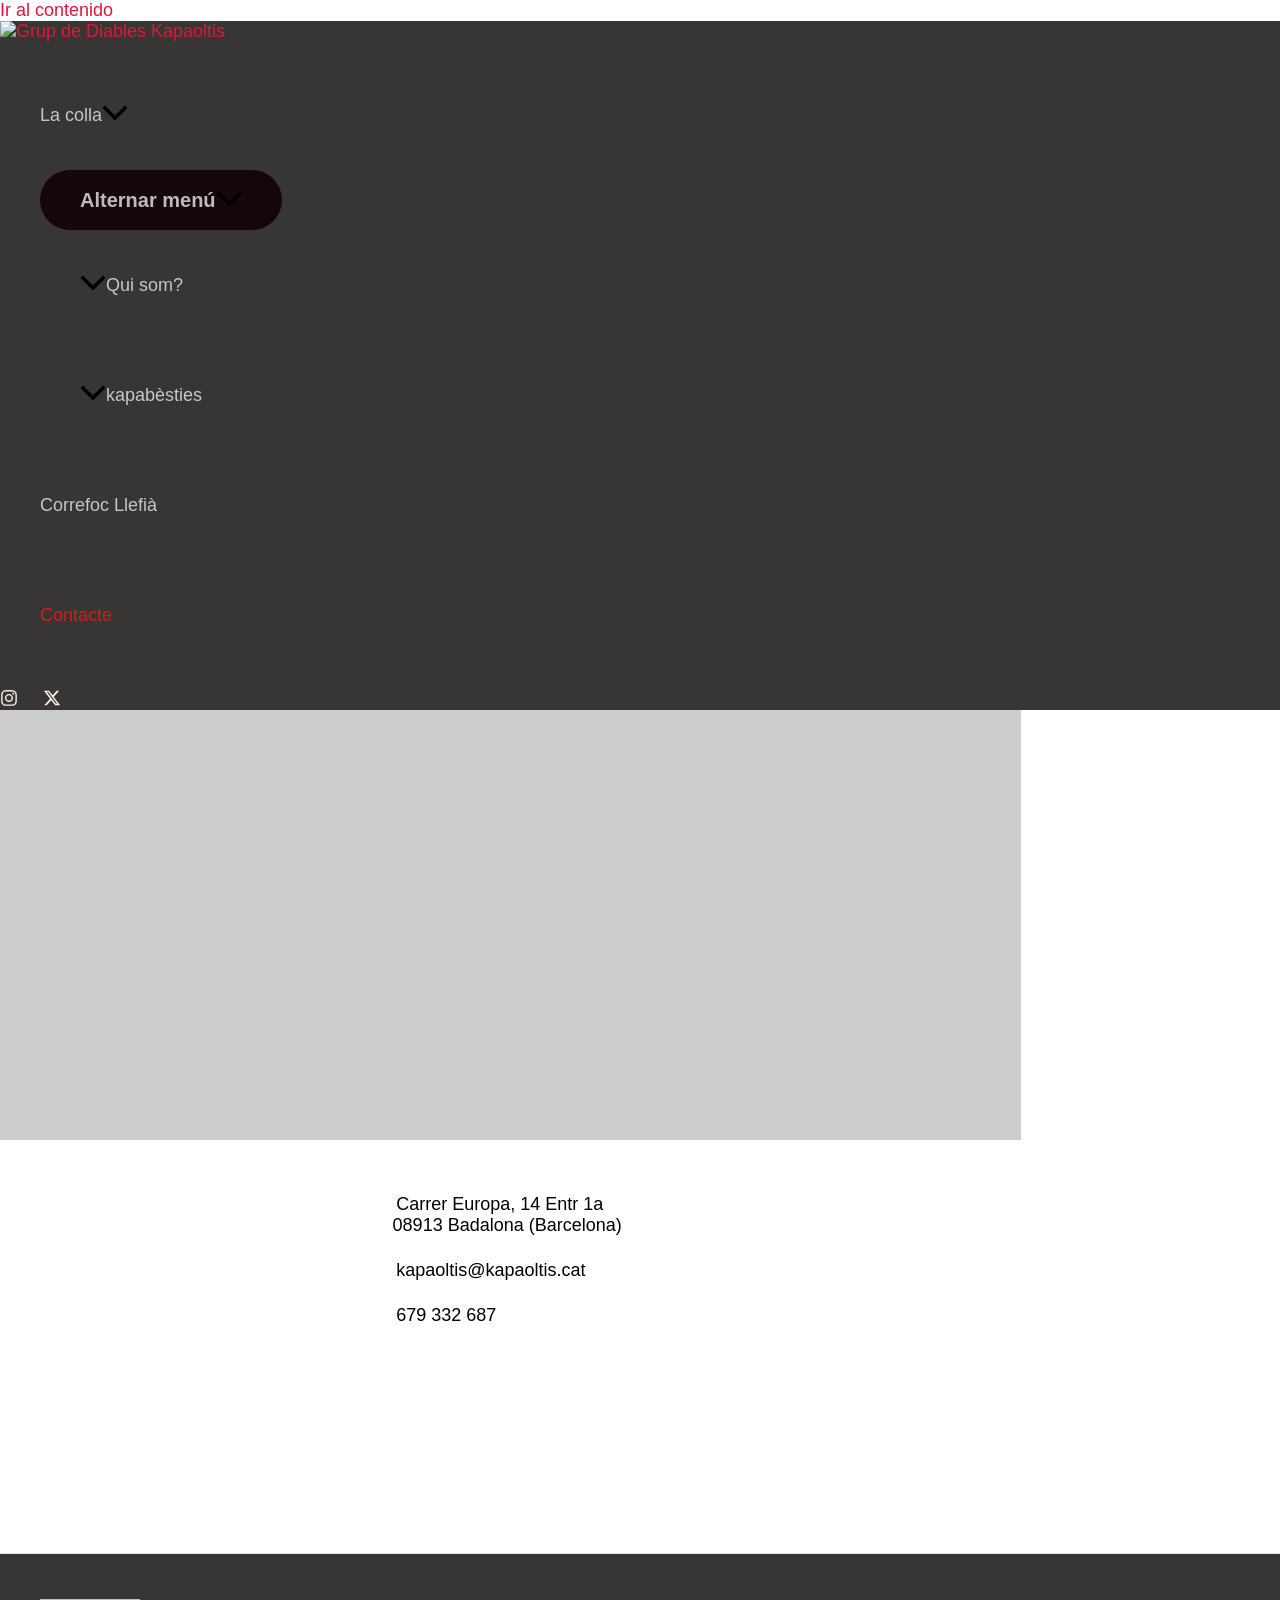
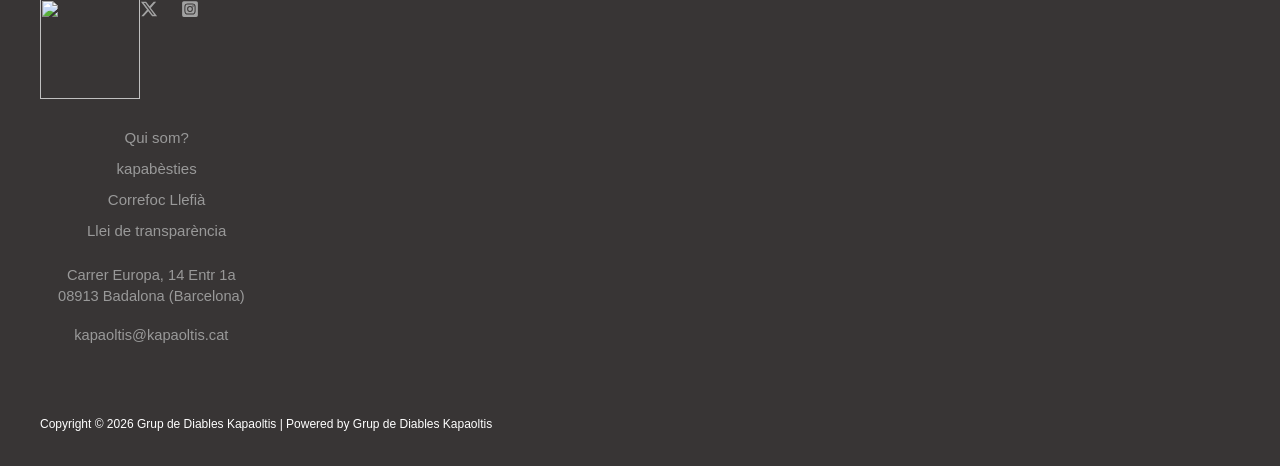
==== contacte.html @ cda1e7ab "Quitado el número de móvil en contacto" ====
<!DOCTYPE html>
<html lang="es">
<head>
<meta charset="UTF-8">
<meta name="viewport" content="width=device-width, initial-scale=1">
	 <link rel="profile" href="https://gmpg.org/xfn/11"> 
	 <title>Contacte &#8211; Grup de Diables Kapaoltis</title>
<meta name='robots' content='index, follow' />
<link rel='dns-prefetch' href='//fonts.googleapis.com' />
<link rel='dns-prefetch' href='//use.fontawesome.com' />
<style id='wp-img-auto-sizes-contain-inline-css'>
img:is([sizes=auto i],[sizes^="auto," i]){contain-intrinsic-size:3000px 1500px}
/*# sourceURL=wp-img-auto-sizes-contain-inline-css */
</style>
<link rel='stylesheet' id='astra-theme-css-css' href='wp-content/themes/astra/assets/css/minified/main.min.css?ver=4.6.11' media='all' />
<style id='astra-theme-css-inline-css'>
:root{--ast-container-default-xlg-padding:3em;--ast-container-default-lg-padding:3em;--ast-container-default-slg-padding:2em;--ast-container-default-md-padding:3em;--ast-container-default-sm-padding:3em;--ast-container-default-xs-padding:2.4em;--ast-container-default-xxs-padding:1.8em;--ast-code-block-background:#EEEEEE;--ast-comment-inputs-background:#FAFAFA;--ast-normal-container-width:1200px;--ast-narrow-container-width:750px;--ast-blog-title-font-weight:normal;--ast-blog-meta-weight:inherit;}html{font-size:112.5%;}a{color:var(--ast-global-color-0);}a:hover,a:focus{color:var(--ast-global-color-1);}body,button,input,select,textarea,.ast-button,.ast-custom-button{font-family:Helvetica,Verdana,Arial,sans-serif;font-weight:inherit;font-size:18px;font-size:1rem;}blockquote{color:var(--ast-global-color-3);}h1,.entry-content h1,h2,.entry-content h2,h3,.entry-content h3,h4,.entry-content h4,h5,.entry-content h5,h6,.entry-content h6,.site-title,.site-title a{font-family:'Plus Jakarta Sans',sans-serif;font-weight:600;}.site-title{font-size:35px;font-size:1.9444444444444rem;display:none;}.site-header .site-description{font-size:15px;font-size:0.83333333333333rem;display:none;}.entry-title{font-size:30px;font-size:1.6666666666667rem;}.archive .ast-article-post .ast-article-inner,.blog .ast-article-post .ast-article-inner,.archive .ast-article-post .ast-article-inner:hover,.blog .ast-article-post .ast-article-inner:hover{overflow:hidden;}h1,.entry-content h1{font-size:64px;font-size:3.5555555555556rem;font-weight:600;font-family:'Plus Jakarta Sans',sans-serif;line-height:1.4em;}h2,.entry-content h2{font-size:48px;font-size:2.6666666666667rem;font-weight:600;font-family:'Plus Jakarta Sans',sans-serif;line-height:1.3em;}h3,.entry-content h3{font-size:24px;font-size:1.3333333333333rem;font-weight:600;font-family:'Plus Jakarta Sans',sans-serif;line-height:1.3em;}h4,.entry-content h4{font-size:20px;font-size:1.1111111111111rem;line-height:1.2em;font-weight:600;font-family:'Plus Jakarta Sans',sans-serif;}h5,.entry-content h5{font-size:18px;font-size:1rem;line-height:1.2em;font-weight:600;font-family:'Plus Jakarta Sans',sans-serif;}h6,.entry-content h6{font-size:15px;font-size:0.83333333333333rem;line-height:1.25em;font-weight:600;font-family:'Plus Jakarta Sans',sans-serif;}::selection{background-color:var(--ast-global-color-0);color:#ffffff;}body,h1,.entry-title a,.entry-content h1,h2,.entry-content h2,h3,.entry-content h3,h4,.entry-content h4,h5,.entry-content h5,h6,.entry-content h6{color:var(--ast-global-color-3);}.tagcloud a:hover,.tagcloud a:focus,.tagcloud a.current-item{color:#ffffff;border-color:var(--ast-global-color-0);background-color:var(--ast-global-color-0);}input:focus,input[type="text"]:focus,input[type="email"]:focus,input[type="url"]:focus,input[type="password"]:focus,input[type="reset"]:focus,input[type="search"]:focus,textarea:focus{border-color:var(--ast-global-color-0);}input[type="radio"]:checked,input[type=reset],input[type="checkbox"]:checked,input[type="checkbox"]:hover:checked,input[type="checkbox"]:focus:checked,input[type=range]::-webkit-slider-thumb{border-color:var(--ast-global-color-0);background-color:var(--ast-global-color-0);box-shadow:none;}.site-footer a:hover + .post-count,.site-footer a:focus + .post-count{background:var(--ast-global-color-0);border-color:var(--ast-global-color-0);}.single .nav-links .nav-previous,.single .nav-links .nav-next{color:var(--ast-global-color-0);}.entry-meta,.entry-meta *{line-height:1.45;color:var(--ast-global-color-0);}.entry-meta a:not(.ast-button):hover,.entry-meta a:not(.ast-button):hover *,.entry-meta a:not(.ast-button):focus,.entry-meta a:not(.ast-button):focus *,.page-links > .page-link,.page-links .page-link:hover,.post-navigation a:hover{color:var(--ast-global-color-1);}#cat option,.secondary .calendar_wrap thead a,.secondary .calendar_wrap thead a:visited{color:var(--ast-global-color-0);}.secondary .calendar_wrap #today,.ast-progress-val span{background:var(--ast-global-color-0);}.secondary a:hover + .post-count,.secondary a:focus + .post-count{background:var(--ast-global-color-0);border-color:var(--ast-global-color-0);}.calendar_wrap #today > a{color:#ffffff;}.page-links .page-link,.single .post-navigation a{color:var(--ast-global-color-0);}.ast-search-menu-icon .search-form button.search-submit{padding:0 4px;}.ast-search-menu-icon form.search-form{padding-right:0;}.ast-search-menu-icon.slide-search input.search-field{width:0;}.ast-header-search .ast-search-menu-icon.ast-dropdown-active .search-form,.ast-header-search .ast-search-menu-icon.ast-dropdown-active .search-field:focus{transition:all 0.2s;}.search-form input.search-field:focus{outline:none;}.ast-archive-title{color:var(--ast-global-color-2);}.widget-title,.widget .wp-block-heading{font-size:25px;font-size:1.3888888888889rem;color:var(--ast-global-color-2);}.ast-single-post .entry-content a,.ast-comment-content a:not(.ast-comment-edit-reply-wrap a){text-decoration:underline;}.ast-single-post .wp-block-button .wp-block-button__link,.ast-single-post .elementor-button-wrapper .elementor-button,.ast-single-post .entry-content .uagb-tab a,.ast-single-post .entry-content .uagb-ifb-cta a,.ast-single-post .entry-content .wp-block-uagb-buttons a,.ast-single-post .entry-content .uabb-module-content a,.ast-single-post .entry-content .uagb-post-grid a,.ast-single-post .entry-content .uagb-timeline a,.ast-single-post .entry-content .uagb-toc__wrap a,.ast-single-post .entry-content .uagb-taxomony-box a,.ast-single-post .entry-content .woocommerce a,.entry-content .wp-block-latest-posts > li > a,.ast-single-post .entry-content .wp-block-file__button,li.ast-post-filter-single,.ast-single-post .wp-block-buttons .wp-block-button.is-style-outline .wp-block-button__link,.ast-single-post .ast-comment-content .comment-reply-link,.ast-single-post .ast-comment-content .comment-edit-link{text-decoration:none;}.ast-search-menu-icon.slide-search a:focus-visible:focus-visible,.astra-search-icon:focus-visible,#close:focus-visible,a:focus-visible,.ast-menu-toggle:focus-visible,.site .skip-link:focus-visible,.wp-block-loginout input:focus-visible,.wp-block-search.wp-block-search__button-inside .wp-block-search__inside-wrapper,.ast-header-navigation-arrow:focus-visible,.woocommerce .wc-proceed-to-checkout > .checkout-button:focus-visible,.woocommerce .woocommerce-MyAccount-navigation ul li a:focus-visible,.ast-orders-table__row .ast-orders-table__cell:focus-visible,.woocommerce .woocommerce-order-details .order-again > .button:focus-visible,.woocommerce .woocommerce-message a.button.wc-forward:focus-visible,.woocommerce #minus_qty:focus-visible,.woocommerce #plus_qty:focus-visible,a#ast-apply-coupon:focus-visible,.woocommerce .woocommerce-info a:focus-visible,.woocommerce .astra-shop-summary-wrap a:focus-visible,.woocommerce a.wc-forward:focus-visible,#ast-apply-coupon:focus-visible,.woocommerce-js .woocommerce-mini-cart-item a.remove:focus-visible,#close:focus-visible,.button.search-submit:focus-visible,#search_submit:focus,.normal-search:focus-visible{outline-style:dotted;outline-color:inherit;outline-width:thin;}input:focus,input[type="text"]:focus,input[type="email"]:focus,input[type="url"]:focus,input[type="password"]:focus,input[type="reset"]:focus,input[type="search"]:focus,input[type="number"]:focus,textarea:focus,.wp-block-search__input:focus,[data-section="section-header-mobile-trigger"] .ast-button-wrap .ast-mobile-menu-trigger-minimal:focus,.ast-mobile-popup-drawer.active .menu-toggle-close:focus,.woocommerce-ordering select.orderby:focus,#ast-scroll-top:focus,#coupon_code:focus,.woocommerce-page #comment:focus,.woocommerce #reviews #respond input#submit:focus,.woocommerce a.add_to_cart_button:focus,.woocommerce .button.single_add_to_cart_button:focus,.woocommerce .woocommerce-cart-form button:focus,.woocommerce .woocommerce-cart-form__cart-item .quantity .qty:focus,.woocommerce .woocommerce-billing-fields .woocommerce-billing-fields__field-wrapper .woocommerce-input-wrapper > .input-text:focus,.woocommerce #order_comments:focus,.woocommerce #place_order:focus,.woocommerce .woocommerce-address-fields .woocommerce-address-fields__field-wrapper .woocommerce-input-wrapper > .input-text:focus,.woocommerce .woocommerce-MyAccount-content form button:focus,.woocommerce .woocommerce-MyAccount-content .woocommerce-EditAccountForm .woocommerce-form-row .woocommerce-Input.input-text:focus,.woocommerce .ast-woocommerce-container .woocommerce-pagination ul.page-numbers li a:focus,body #content .woocommerce form .form-row .select2-container--default .select2-selection--single:focus,#ast-coupon-code:focus,.woocommerce.woocommerce-js .quantity input[type=number]:focus,.woocommerce-js .woocommerce-mini-cart-item .quantity input[type=number]:focus,.woocommerce p#ast-coupon-trigger:focus{border-style:dotted;border-color:inherit;border-width:thin;}input{outline:none;}.site-logo-img img{ transition:all 0.2s linear;}body .ast-oembed-container *{position:absolute;top:0;width:100%;height:100%;left:0;}body .wp-block-embed-pocket-casts .ast-oembed-container *{position:unset;}.ast-single-post-featured-section + article {margin-top: 2em;}.site-content .ast-single-post-featured-section img {width: 100%;overflow: hidden;object-fit: cover;}.site > .ast-single-related-posts-container {margin-top: 0;}@media (min-width: 922px) {.ast-desktop .ast-container--narrow {max-width: var(--ast-narrow-container-width);margin: 0 auto;}}@media (max-width:921px){#ast-desktop-header{display:none;}}@media (min-width:922px){#ast-mobile-header{display:none;}}.wp-block-buttons.aligncenter{justify-content:center;}@media (max-width:921px){.ast-theme-transparent-header #primary,.ast-theme-transparent-header #secondary{padding:0;}}@media (max-width:921px){.ast-plain-container.ast-no-sidebar #primary{padding:0;}}.ast-plain-container.ast-no-sidebar #primary{margin-top:0;margin-bottom:0;}.wp-block-button.is-style-outline .wp-block-button__link{border-color:var(--ast-global-color-7);}div.wp-block-button.is-style-outline > .wp-block-button__link:not(.has-text-color),div.wp-block-button.wp-block-button__link.is-style-outline:not(.has-text-color){color:var(--ast-global-color-7);}.wp-block-button.is-style-outline .wp-block-button__link:hover,.wp-block-buttons .wp-block-button.is-style-outline .wp-block-button__link:focus,.wp-block-buttons .wp-block-button.is-style-outline > .wp-block-button__link:not(.has-text-color):hover,.wp-block-buttons .wp-block-button.wp-block-button__link.is-style-outline:not(.has-text-color):hover{color:var(--ast-global-color-2);background-color:var(--ast-global-color-7);border-color:var(--ast-global-color-7);}.post-page-numbers.current .page-link,.ast-pagination .page-numbers.current{color:#ffffff;border-color:var(--ast-global-color-0);background-color:var(--ast-global-color-0);}.wp-block-button.is-style-outline .wp-block-button__link.wp-element-button,.ast-outline-button{border-color:var(--ast-global-color-7);font-family:inherit;font-weight:600;font-size:20px;font-size:1.1111111111111rem;line-height:1em;border-top-left-radius:50px;border-top-right-radius:50px;border-bottom-right-radius:50px;border-bottom-left-radius:50px;}.wp-block-buttons .wp-block-button.is-style-outline > .wp-block-button__link:not(.has-text-color),.wp-block-buttons .wp-block-button.wp-block-button__link.is-style-outline:not(.has-text-color),.ast-outline-button{color:var(--ast-global-color-7);}.wp-block-button.is-style-outline .wp-block-button__link:hover,.wp-block-buttons .wp-block-button.is-style-outline .wp-block-button__link:focus,.wp-block-buttons .wp-block-button.is-style-outline > .wp-block-button__link:not(.has-text-color):hover,.wp-block-buttons .wp-block-button.wp-block-button__link.is-style-outline:not(.has-text-color):hover,.ast-outline-button:hover,.ast-outline-button:focus,.wp-block-uagb-buttons-child .uagb-buttons-repeater.ast-outline-button:hover,.wp-block-uagb-buttons-child .uagb-buttons-repeater.ast-outline-button:focus{color:var(--ast-global-color-2);background-color:var(--ast-global-color-7);border-color:var(--ast-global-color-7);}.wp-block-button .wp-block-button__link.wp-element-button.is-style-outline:not(.has-background),.wp-block-button.is-style-outline>.wp-block-button__link.wp-element-button:not(.has-background),.ast-outline-button{background-color:var(--ast-global-color-7);}.entry-content[ast-blocks-layout] > figure{margin-bottom:1em;}h1.widget-title{font-weight:600;}h2.widget-title{font-weight:600;}h3.widget-title{font-weight:600;}#page{display:flex;flex-direction:column;min-height:100vh;}.ast-404-layout-1 h1.page-title{color:var(--ast-global-color-2);}.single .post-navigation a{line-height:1em;height:inherit;}.error-404 .page-sub-title{font-size:1.5rem;font-weight:inherit;}.search .site-content .content-area .search-form{margin-bottom:0;}#page .site-content{flex-grow:1;}.widget{margin-bottom:1.25em;}#secondary li{line-height:1.5em;}#secondary .wp-block-group h2{margin-bottom:0.7em;}#secondary h2{font-size:1.7rem;}.ast-separate-container .ast-article-post,.ast-separate-container .ast-article-single,.ast-separate-container .comment-respond{padding:3em;}.ast-separate-container .ast-article-single .ast-article-single{padding:0;}.ast-article-single .wp-block-post-template-is-layout-grid{padding-left:0;}.ast-separate-container .comments-title,.ast-narrow-container .comments-title{padding:1.5em 2em;}.ast-page-builder-template .comment-form-textarea,.ast-comment-formwrap .ast-grid-common-col{padding:0;}.ast-comment-formwrap{padding:0;display:inline-flex;column-gap:20px;width:100%;margin-left:0;margin-right:0;}.comments-area textarea#comment:focus,.comments-area textarea#comment:active,.comments-area .ast-comment-formwrap input[type="text"]:focus,.comments-area .ast-comment-formwrap input[type="text"]:active {box-shadow:none;outline:none;}.archive.ast-page-builder-template .entry-header{margin-top:2em;}.ast-page-builder-template .ast-comment-formwrap{width:100%;}.entry-title{margin-bottom:0.5em;}.ast-archive-description p{font-size:inherit;font-weight:inherit;line-height:inherit;}.ast-separate-container .ast-comment-list li.depth-1,.hentry{margin-bottom:2em;}@media (min-width:921px){.ast-left-sidebar.ast-page-builder-template #secondary,.archive.ast-right-sidebar.ast-page-builder-template .site-main{padding-left:20px;padding-right:20px;}}@media (max-width:544px){.ast-comment-formwrap.ast-row{column-gap:10px;display:inline-block;}#ast-commentform .ast-grid-common-col{position:relative;width:100%;}}@media (min-width:1201px){.ast-separate-container .ast-article-post,.ast-separate-container .ast-article-single,.ast-separate-container .ast-author-box,.ast-separate-container .ast-404-layout-1,.ast-separate-container .no-results{padding:3em;}}@media (max-width:921px){.ast-separate-container #primary,.ast-separate-container #secondary{padding:1.5em 0;}#primary,#secondary{padding:1.5em 0;margin:0;}.ast-left-sidebar #content > .ast-container{display:flex;flex-direction:column-reverse;width:100%;}}@media (min-width:922px){.ast-separate-container.ast-right-sidebar #primary,.ast-separate-container.ast-left-sidebar #primary{border:0;}.search-no-results.ast-separate-container #primary{margin-bottom:4em;}}.wp-block-button .wp-block-button__link{color:var(--ast-global-color-2);}.wp-block-button .wp-block-button__link:hover,.wp-block-button .wp-block-button__link:focus{color:var(--ast-global-color-2);background-color:var(--ast-global-color-7);border-color:var(--ast-global-color-7);}.elementor-widget-heading h1.elementor-heading-title{line-height:1.4em;}.elementor-widget-heading h2.elementor-heading-title{line-height:1.3em;}.elementor-widget-heading h3.elementor-heading-title{line-height:1.3em;}.elementor-widget-heading h4.elementor-heading-title{line-height:1.2em;}.elementor-widget-heading h5.elementor-heading-title{line-height:1.2em;}.elementor-widget-heading h6.elementor-heading-title{line-height:1.25em;}.wp-block-button .wp-block-button__link,.wp-block-search .wp-block-search__button,body .wp-block-file .wp-block-file__button{border-style:solid;border-top-width:0px;border-right-width:0px;border-left-width:0px;border-bottom-width:0px;border-color:var(--ast-global-color-7);background-color:var(--ast-global-color-7);color:var(--ast-global-color-2);font-family:inherit;font-weight:600;line-height:1em;font-size:20px;font-size:1.1111111111111rem;border-top-left-radius:50px;border-top-right-radius:50px;border-bottom-right-radius:50px;border-bottom-left-radius:50px;padding-top:20px;padding-right:40px;padding-bottom:20px;padding-left:40px;}@media (max-width:921px){.wp-block-button .wp-block-button__link,.wp-block-search .wp-block-search__button,body .wp-block-file .wp-block-file__button{padding-top:18px;padding-right:32px;padding-bottom:18px;padding-left:32px;}}@media (max-width:544px){.wp-block-button .wp-block-button__link,.wp-block-search .wp-block-search__button,body .wp-block-file .wp-block-file__button{padding-top:15px;padding-right:28px;padding-bottom:15px;padding-left:28px;}}.menu-toggle,button,.ast-button,.ast-custom-button,.button,input#submit,input[type="button"],input[type="submit"],input[type="reset"],form[CLASS*="wp-block-search__"].wp-block-search .wp-block-search__inside-wrapper .wp-block-search__button,body .wp-block-file .wp-block-file__button,.search .search-submit,.woocommerce-js a.button,.woocommerce button.button,.woocommerce .woocommerce-message a.button,.woocommerce #respond input#submit.alt,.woocommerce input.button.alt,.woocommerce input.button,.woocommerce input.button:disabled,.woocommerce input.button:disabled[disabled],.woocommerce input.button:disabled:hover,.woocommerce input.button:disabled[disabled]:hover,.woocommerce #respond input#submit,.woocommerce button.button.alt.disabled,.wc-block-grid__products .wc-block-grid__product .wp-block-button__link,.wc-block-grid__product-onsale,[CLASS*="wc-block"] button,.woocommerce-js .astra-cart-drawer .astra-cart-drawer-content .woocommerce-mini-cart__buttons .button:not(.checkout):not(.ast-continue-shopping),.woocommerce-js .astra-cart-drawer .astra-cart-drawer-content .woocommerce-mini-cart__buttons a.checkout,.woocommerce button.button.alt.disabled.wc-variation-selection-needed,[CLASS*="wc-block"] .wc-block-components-button{border-style:solid;border-top-width:0px;border-right-width:0px;border-left-width:0px;border-bottom-width:0px;color:var(--ast-global-color-2);border-color:var(--ast-global-color-7);background-color:var(--ast-global-color-7);padding-top:20px;padding-right:40px;padding-bottom:20px;padding-left:40px;font-family:inherit;font-weight:600;font-size:20px;font-size:1.1111111111111rem;line-height:1em;border-top-left-radius:50px;border-top-right-radius:50px;border-bottom-right-radius:50px;border-bottom-left-radius:50px;}button:focus,.menu-toggle:hover,button:hover,.ast-button:hover,.ast-custom-button:hover .button:hover,.ast-custom-button:hover ,input[type=reset]:hover,input[type=reset]:focus,input#submit:hover,input#submit:focus,input[type="button"]:hover,input[type="button"]:focus,input[type="submit"]:hover,input[type="submit"]:focus,form[CLASS*="wp-block-search__"].wp-block-search .wp-block-search__inside-wrapper .wp-block-search__button:hover,form[CLASS*="wp-block-search__"].wp-block-search .wp-block-search__inside-wrapper .wp-block-search__button:focus,body .wp-block-file .wp-block-file__button:hover,body .wp-block-file .wp-block-file__button:focus,.woocommerce-js a.button:hover,.woocommerce button.button:hover,.woocommerce .woocommerce-message a.button:hover,.woocommerce #respond input#submit:hover,.woocommerce #respond input#submit.alt:hover,.woocommerce input.button.alt:hover,.woocommerce input.button:hover,.woocommerce button.button.alt.disabled:hover,.wc-block-grid__products .wc-block-grid__product .wp-block-button__link:hover,[CLASS*="wc-block"] button:hover,.woocommerce-js .astra-cart-drawer .astra-cart-drawer-content .woocommerce-mini-cart__buttons .button:not(.checkout):not(.ast-continue-shopping):hover,.woocommerce-js .astra-cart-drawer .astra-cart-drawer-content .woocommerce-mini-cart__buttons a.checkout:hover,.woocommerce button.button.alt.disabled.wc-variation-selection-needed:hover,[CLASS*="wc-block"] .wc-block-components-button:hover,[CLASS*="wc-block"] .wc-block-components-button:focus{color:var(--ast-global-color-2);background-color:var(--ast-global-color-7);border-color:var(--ast-global-color-7);}form[CLASS*="wp-block-search__"].wp-block-search .wp-block-search__inside-wrapper .wp-block-search__button.has-icon{padding-top:calc(20px - 3px);padding-right:calc(40px - 3px);padding-bottom:calc(20px - 3px);padding-left:calc(40px - 3px);}@media (max-width:921px){.menu-toggle,button,.ast-button,.ast-custom-button,.button,input#submit,input[type="button"],input[type="submit"],input[type="reset"],form[CLASS*="wp-block-search__"].wp-block-search .wp-block-search__inside-wrapper .wp-block-search__button,body .wp-block-file .wp-block-file__button,.search .search-submit,.woocommerce-js a.button,.woocommerce button.button,.woocommerce .woocommerce-message a.button,.woocommerce #respond input#submit.alt,.woocommerce input.button.alt,.woocommerce input.button,.woocommerce input.button:disabled,.woocommerce input.button:disabled[disabled],.woocommerce input.button:disabled:hover,.woocommerce input.button:disabled[disabled]:hover,.woocommerce #respond input#submit,.woocommerce button.button.alt.disabled,.wc-block-grid__products .wc-block-grid__product .wp-block-button__link,.wc-block-grid__product-onsale,[CLASS*="wc-block"] button,.woocommerce-js .astra-cart-drawer .astra-cart-drawer-content .woocommerce-mini-cart__buttons .button:not(.checkout):not(.ast-continue-shopping),.woocommerce-js .astra-cart-drawer .astra-cart-drawer-content .woocommerce-mini-cart__buttons a.checkout,.woocommerce button.button.alt.disabled.wc-variation-selection-needed,[CLASS*="wc-block"] .wc-block-components-button{padding-top:18px;padding-right:32px;padding-bottom:18px;padding-left:32px;}}@media (max-width:544px){.menu-toggle,button,.ast-button,.ast-custom-button,.button,input#submit,input[type="button"],input[type="submit"],input[type="reset"],form[CLASS*="wp-block-search__"].wp-block-search .wp-block-search__inside-wrapper .wp-block-search__button,body .wp-block-file .wp-block-file__button,.search .search-submit,.woocommerce-js a.button,.woocommerce button.button,.woocommerce .woocommerce-message a.button,.woocommerce #respond input#submit.alt,.woocommerce input.button.alt,.woocommerce input.button,.woocommerce input.button:disabled,.woocommerce input.button:disabled[disabled],.woocommerce input.button:disabled:hover,.woocommerce input.button:disabled[disabled]:hover,.woocommerce #respond input#submit,.woocommerce button.button.alt.disabled,.wc-block-grid__products .wc-block-grid__product .wp-block-button__link,.wc-block-grid__product-onsale,[CLASS*="wc-block"] button,.woocommerce-js .astra-cart-drawer .astra-cart-drawer-content .woocommerce-mini-cart__buttons .button:not(.checkout):not(.ast-continue-shopping),.woocommerce-js .astra-cart-drawer .astra-cart-drawer-content .woocommerce-mini-cart__buttons a.checkout,.woocommerce button.button.alt.disabled.wc-variation-selection-needed,[CLASS*="wc-block"] .wc-block-components-button{padding-top:15px;padding-right:28px;padding-bottom:15px;padding-left:28px;}}@media (max-width:921px){.ast-mobile-header-stack .main-header-bar .ast-search-menu-icon{display:inline-block;}.ast-header-break-point.ast-header-custom-item-outside .ast-mobile-header-stack .main-header-bar .ast-search-icon{margin:0;}.ast-comment-avatar-wrap img{max-width:2.5em;}.ast-comment-meta{padding:0 1.8888em 1.3333em;}.ast-separate-container .ast-comment-list li.depth-1{padding:1.5em 2.14em;}.ast-separate-container .comment-respond{padding:2em 2.14em;}}@media (min-width:544px){.ast-container{max-width:100%;}}@media (max-width:544px){.ast-separate-container .ast-article-post,.ast-separate-container .ast-article-single,.ast-separate-container .comments-title,.ast-separate-container .ast-archive-description{padding:1.5em 1em;}.ast-separate-container #content .ast-container{padding-left:0.54em;padding-right:0.54em;}.ast-separate-container .ast-comment-list .bypostauthor{padding:.5em;}.ast-search-menu-icon.ast-dropdown-active .search-field{width:170px;}}@media (max-width:921px){.site-title{display:none;}.site-header .site-description{display:none;}h1,.entry-content h1{font-size:30px;}h2,.entry-content h2{font-size:25px;}h3,.entry-content h3{font-size:20px;}}@media (max-width:544px){.site-title{display:none;}.site-header .site-description{display:none;}h1,.entry-content h1{font-size:30px;}h2,.entry-content h2{font-size:25px;}h3,.entry-content h3{font-size:20px;}}@media (max-width:921px){html{font-size:102.6%;}}@media (max-width:544px){html{font-size:102.6%;}}@media (min-width:922px){.ast-container{max-width:1240px;}}@media (min-width:922px){.site-content .ast-container{display:flex;}}@media (max-width:921px){.site-content .ast-container{flex-direction:column;}}@media (min-width:922px){.main-header-menu .sub-menu .menu-item.ast-left-align-sub-menu:hover > .sub-menu,.main-header-menu .sub-menu .menu-item.ast-left-align-sub-menu.focus > .sub-menu{margin-left:-0px;}}.site .comments-area{padding-bottom:3em;}.footer-widget-area[data-section^="section-fb-html-"] .ast-builder-html-element{text-align:center;}.wp-block-file {display: flex;align-items: center;flex-wrap: wrap;justify-content: space-between;}.wp-block-pullquote {border: none;}.wp-block-pullquote blockquote::before {content: "\201D";font-family: "Helvetica",sans-serif;display: flex;transform: rotate( 180deg );font-size: 6rem;font-style: normal;line-height: 1;font-weight: bold;align-items: center;justify-content: center;}.has-text-align-right > blockquote::before {justify-content: flex-start;}.has-text-align-left > blockquote::before {justify-content: flex-end;}figure.wp-block-pullquote.is-style-solid-color blockquote {max-width: 100%;text-align: inherit;}html body {--wp--custom--ast-default-block-top-padding: 3em;--wp--custom--ast-default-block-right-padding: 3em;--wp--custom--ast-default-block-bottom-padding: 3em;--wp--custom--ast-default-block-left-padding: 3em;--wp--custom--ast-container-width: 1200px;--wp--custom--ast-content-width-size: 1200px;--wp--custom--ast-wide-width-size: calc(1200px + var(--wp--custom--ast-default-block-left-padding) + var(--wp--custom--ast-default-block-right-padding));}.ast-narrow-container {--wp--custom--ast-content-width-size: 750px;--wp--custom--ast-wide-width-size: 750px;}@media(max-width: 921px) {html body {--wp--custom--ast-default-block-top-padding: 3em;--wp--custom--ast-default-block-right-padding: 2em;--wp--custom--ast-default-block-bottom-padding: 3em;--wp--custom--ast-default-block-left-padding: 2em;}}@media(max-width: 544px) {html body {--wp--custom--ast-default-block-top-padding: 3em;--wp--custom--ast-default-block-right-padding: 1.5em;--wp--custom--ast-default-block-bottom-padding: 3em;--wp--custom--ast-default-block-left-padding: 1.5em;}}.entry-content > .wp-block-group,.entry-content > .wp-block-cover,.entry-content > .wp-block-columns {padding-top: var(--wp--custom--ast-default-block-top-padding);padding-right: var(--wp--custom--ast-default-block-right-padding);padding-bottom: var(--wp--custom--ast-default-block-bottom-padding);padding-left: var(--wp--custom--ast-default-block-left-padding);}.ast-plain-container.ast-no-sidebar .entry-content > .alignfull,.ast-page-builder-template .ast-no-sidebar .entry-content > .alignfull {margin-left: calc( -50vw + 50%);margin-right: calc( -50vw + 50%);max-width: 100vw;width: 100vw;}.ast-plain-container.ast-no-sidebar .entry-content .alignfull .alignfull,.ast-page-builder-template.ast-no-sidebar .entry-content .alignfull .alignfull,.ast-plain-container.ast-no-sidebar .entry-content .alignfull .alignwide,.ast-page-builder-template.ast-no-sidebar .entry-content .alignfull .alignwide,.ast-plain-container.ast-no-sidebar .entry-content .alignwide .alignfull,.ast-page-builder-template.ast-no-sidebar .entry-content .alignwide .alignfull,.ast-plain-container.ast-no-sidebar .entry-content .alignwide .alignwide,.ast-page-builder-template.ast-no-sidebar .entry-content .alignwide .alignwide,.ast-plain-container.ast-no-sidebar .entry-content .wp-block-column .alignfull,.ast-page-builder-template.ast-no-sidebar .entry-content .wp-block-column .alignfull,.ast-plain-container.ast-no-sidebar .entry-content .wp-block-column .alignwide,.ast-page-builder-template.ast-no-sidebar .entry-content .wp-block-column .alignwide {margin-left: auto;margin-right: auto;width: 100%;}[ast-blocks-layout] .wp-block-separator:not(.is-style-dots) {height: 0;}[ast-blocks-layout] .wp-block-separator {margin: 20px auto;}[ast-blocks-layout] .wp-block-separator:not(.is-style-wide):not(.is-style-dots) {max-width: 100px;}[ast-blocks-layout] .wp-block-separator.has-background {padding: 0;}.entry-content[ast-blocks-layout] > * {max-width: var(--wp--custom--ast-content-width-size);margin-left: auto;margin-right: auto;}.entry-content[ast-blocks-layout] > .alignwide {max-width: var(--wp--custom--ast-wide-width-size);}.entry-content[ast-blocks-layout] .alignfull {max-width: none;}.entry-content .wp-block-columns {margin-bottom: 0;}blockquote {margin: 1.5em;border-color: rgba(0,0,0,0.05);}.wp-block-quote:not(.has-text-align-right):not(.has-text-align-center) {border-left: 5px solid rgba(0,0,0,0.05);}.has-text-align-right > blockquote,blockquote.has-text-align-right {border-right: 5px solid rgba(0,0,0,0.05);}.has-text-align-left > blockquote,blockquote.has-text-align-left {border-left: 5px solid rgba(0,0,0,0.05);}.wp-block-site-tagline,.wp-block-latest-posts .read-more {margin-top: 15px;}.wp-block-loginout p label {display: block;}.wp-block-loginout p:not(.login-remember):not(.login-submit) input {width: 100%;}.wp-block-loginout input:focus {border-color: transparent;}.wp-block-loginout input:focus {outline: thin dotted;}.entry-content .wp-block-media-text .wp-block-media-text__content {padding: 0 0 0 8%;}.entry-content .wp-block-media-text.has-media-on-the-right .wp-block-media-text__content {padding: 0 8% 0 0;}.entry-content .wp-block-media-text.has-background .wp-block-media-text__content {padding: 8%;}.entry-content .wp-block-cover:not([class*="background-color"]) .wp-block-cover__inner-container,.entry-content .wp-block-cover:not([class*="background-color"]) .wp-block-cover-image-text,.entry-content .wp-block-cover:not([class*="background-color"]) .wp-block-cover-text,.entry-content .wp-block-cover-image:not([class*="background-color"]) .wp-block-cover__inner-container,.entry-content .wp-block-cover-image:not([class*="background-color"]) .wp-block-cover-image-text,.entry-content .wp-block-cover-image:not([class*="background-color"]) .wp-block-cover-text {color: var(--ast-global-color-5);}.wp-block-loginout .login-remember input {width: 1.1rem;height: 1.1rem;margin: 0 5px 4px 0;vertical-align: middle;}.wp-block-latest-posts > li > *:first-child,.wp-block-latest-posts:not(.is-grid) > li:first-child {margin-top: 0;}.wp-block-search__inside-wrapper .wp-block-search__input {padding: 0 10px;color: var(--ast-global-color-3);background: var(--ast-global-color-5);border-color: var(--ast-border-color);}.wp-block-latest-posts .read-more {margin-bottom: 1.5em;}.wp-block-search__no-button .wp-block-search__inside-wrapper .wp-block-search__input {padding-top: 5px;padding-bottom: 5px;}.wp-block-latest-posts .wp-block-latest-posts__post-date,.wp-block-latest-posts .wp-block-latest-posts__post-author {font-size: 1rem;}.wp-block-latest-posts > li > *,.wp-block-latest-posts:not(.is-grid) > li {margin-top: 12px;margin-bottom: 12px;}.ast-page-builder-template .entry-content[ast-blocks-layout] > *,.ast-page-builder-template .entry-content[ast-blocks-layout] > .alignfull > * {max-width: none;}.ast-page-builder-template .entry-content[ast-blocks-layout] > .alignwide > * {max-width: var(--wp--custom--ast-wide-width-size);}.ast-page-builder-template .entry-content[ast-blocks-layout] > .inherit-container-width > *,.ast-page-builder-template .entry-content[ast-blocks-layout] > * > *,.entry-content[ast-blocks-layout] > .wp-block-cover .wp-block-cover__inner-container {max-width: var(--wp--custom--ast-content-width-size);margin-left: auto;margin-right: auto;}.entry-content[ast-blocks-layout] .wp-block-cover:not(.alignleft):not(.alignright) {width: auto;}@media(max-width: 1200px) {.ast-separate-container .entry-content > .alignfull,.ast-separate-container .entry-content[ast-blocks-layout] > .alignwide,.ast-plain-container .entry-content[ast-blocks-layout] > .alignwide,.ast-plain-container .entry-content .alignfull {margin-left: calc(-1 * min(var(--ast-container-default-xlg-padding),20px)) ;margin-right: calc(-1 * min(var(--ast-container-default-xlg-padding),20px));}}@media(min-width: 1201px) {.ast-separate-container .entry-content > .alignfull {margin-left: calc(-1 * var(--ast-container-default-xlg-padding) );margin-right: calc(-1 * var(--ast-container-default-xlg-padding) );}.ast-separate-container .entry-content[ast-blocks-layout] > .alignwide,.ast-plain-container .entry-content[ast-blocks-layout] > .alignwide {margin-left: calc(-1 * var(--wp--custom--ast-default-block-left-padding) );margin-right: calc(-1 * var(--wp--custom--ast-default-block-right-padding) );}}@media(min-width: 921px) {.ast-separate-container .entry-content .wp-block-group.alignwide:not(.inherit-container-width) > :where(:not(.alignleft):not(.alignright)),.ast-plain-container .entry-content .wp-block-group.alignwide:not(.inherit-container-width) > :where(:not(.alignleft):not(.alignright)) {max-width: calc( var(--wp--custom--ast-content-width-size) + 80px );}.ast-plain-container.ast-right-sidebar .entry-content[ast-blocks-layout] .alignfull,.ast-plain-container.ast-left-sidebar .entry-content[ast-blocks-layout] .alignfull {margin-left: -60px;margin-right: -60px;}}@media(min-width: 544px) {.entry-content > .alignleft {margin-right: 20px;}.entry-content > .alignright {margin-left: 20px;}}@media (max-width:544px){.wp-block-columns .wp-block-column:not(:last-child){margin-bottom:20px;}.wp-block-latest-posts{margin:0;}}@media( max-width: 600px ) {.entry-content .wp-block-media-text .wp-block-media-text__content,.entry-content .wp-block-media-text.has-media-on-the-right .wp-block-media-text__content {padding: 8% 0 0;}.entry-content .wp-block-media-text.has-background .wp-block-media-text__content {padding: 8%;}}.ast-page-builder-template .entry-header {padding-left: 0;}.ast-narrow-container .site-content .wp-block-uagb-image--align-full .wp-block-uagb-image__figure {max-width: 100%;margin-left: auto;margin-right: auto;}:root .has-ast-global-color-0-color{color:var(--ast-global-color-0);}:root .has-ast-global-color-0-background-color{background-color:var(--ast-global-color-0);}:root .wp-block-button .has-ast-global-color-0-color{color:var(--ast-global-color-0);}:root .wp-block-button .has-ast-global-color-0-background-color{background-color:var(--ast-global-color-0);}:root .has-ast-global-color-1-color{color:var(--ast-global-color-1);}:root .has-ast-global-color-1-background-color{background-color:var(--ast-global-color-1);}:root .wp-block-button .has-ast-global-color-1-color{color:var(--ast-global-color-1);}:root .wp-block-button .has-ast-global-color-1-background-color{background-color:var(--ast-global-color-1);}:root .has-ast-global-color-2-color{color:var(--ast-global-color-2);}:root .has-ast-global-color-2-background-color{background-color:var(--ast-global-color-2);}:root .wp-block-button .has-ast-global-color-2-color{color:var(--ast-global-color-2);}:root .wp-block-button .has-ast-global-color-2-background-color{background-color:var(--ast-global-color-2);}:root .has-ast-global-color-3-color{color:var(--ast-global-color-3);}:root .has-ast-global-color-3-background-color{background-color:var(--ast-global-color-3);}:root .wp-block-button .has-ast-global-color-3-color{color:var(--ast-global-color-3);}:root .wp-block-button .has-ast-global-color-3-background-color{background-color:var(--ast-global-color-3);}:root .has-ast-global-color-4-color{color:var(--ast-global-color-4);}:root .has-ast-global-color-4-background-color{background-color:var(--ast-global-color-4);}:root .wp-block-button .has-ast-global-color-4-color{color:var(--ast-global-color-4);}:root .wp-block-button .has-ast-global-color-4-background-color{background-color:var(--ast-global-color-4);}:root .has-ast-global-color-5-color{color:var(--ast-global-color-5);}:root .has-ast-global-color-5-background-color{background-color:var(--ast-global-color-5);}:root .wp-block-button .has-ast-global-color-5-color{color:var(--ast-global-color-5);}:root .wp-block-button .has-ast-global-color-5-background-color{background-color:var(--ast-global-color-5);}:root .has-ast-global-color-6-color{color:var(--ast-global-color-6);}:root .has-ast-global-color-6-background-color{background-color:var(--ast-global-color-6);}:root .wp-block-button .has-ast-global-color-6-color{color:var(--ast-global-color-6);}:root .wp-block-button .has-ast-global-color-6-background-color{background-color:var(--ast-global-color-6);}:root .has-ast-global-color-7-color{color:var(--ast-global-color-7);}:root .has-ast-global-color-7-background-color{background-color:var(--ast-global-color-7);}:root .wp-block-button .has-ast-global-color-7-color{color:var(--ast-global-color-7);}:root .wp-block-button .has-ast-global-color-7-background-color{background-color:var(--ast-global-color-7);}:root .has-ast-global-color-8-color{color:var(--ast-global-color-8);}:root .has-ast-global-color-8-background-color{background-color:var(--ast-global-color-8);}:root .wp-block-button .has-ast-global-color-8-color{color:var(--ast-global-color-8);}:root .wp-block-button .has-ast-global-color-8-background-color{background-color:var(--ast-global-color-8);}:root{--ast-global-color-0:#DD183B;--ast-global-color-1:#CC1939;--ast-global-color-2:#0F172A;--ast-global-color-3:#3A3A3A;--ast-global-color-4:#FFEDE6;--ast-global-color-5:#FFFFFF;--ast-global-color-6:#FFD1BF;--ast-global-color-7:#140609;--ast-global-color-8:#222222;}:root {--ast-border-color : #dedede;}.ast-single-entry-banner {-js-display: flex;display: flex;flex-direction: column;justify-content: center;text-align: center;position: relative;background: #eeeeee;}.ast-single-entry-banner[data-banner-layout="layout-1"] {max-width: 1200px;background: inherit;padding: 20px 0;}.ast-single-entry-banner[data-banner-width-type="custom"] {margin: 0 auto;width: 100%;}.ast-single-entry-banner + .site-content .entry-header {margin-bottom: 0;}.site .ast-author-avatar {--ast-author-avatar-size: ;}a.ast-underline-text {text-decoration: underline;}.ast-container > .ast-terms-link {position: relative;display: block;}a.ast-button.ast-badge-tax {padding: 4px 8px;border-radius: 3px;font-size: inherit;}header.entry-header .entry-title{font-size:30px;font-size:1.6666666666667rem;}header.entry-header > *:not(:last-child){margin-bottom:10px;}.ast-archive-entry-banner {-js-display: flex;display: flex;flex-direction: column;justify-content: center;text-align: center;position: relative;background: #eeeeee;}.ast-archive-entry-banner[data-banner-width-type="custom"] {margin: 0 auto;width: 100%;}.ast-archive-entry-banner[data-banner-layout="layout-1"] {background: inherit;padding: 20px 0;text-align: left;}body.archive .ast-archive-description{max-width:1200px;width:100%;text-align:left;padding-top:3em;padding-right:3em;padding-bottom:3em;padding-left:3em;}body.archive .ast-archive-description .ast-archive-title,body.archive .ast-archive-description .ast-archive-title *{font-size:40px;font-size:2.2222222222222rem;}body.archive .ast-archive-description > *:not(:last-child){margin-bottom:10px;}@media (max-width:921px){body.archive .ast-archive-description{text-align:left;}}@media (max-width:544px){body.archive .ast-archive-description{text-align:left;}}.ast-breadcrumbs .trail-browse,.ast-breadcrumbs .trail-items,.ast-breadcrumbs .trail-items li{display:inline-block;margin:0;padding:0;border:none;background:inherit;text-indent:0;text-decoration:none;}.ast-breadcrumbs .trail-browse{font-size:inherit;font-style:inherit;font-weight:inherit;color:inherit;}.ast-breadcrumbs .trail-items{list-style:none;}.trail-items li::after{padding:0 0.3em;content:"\00bb";}.trail-items li:last-of-type::after{display:none;}h1,.entry-content h1,h2,.entry-content h2,h3,.entry-content h3,h4,.entry-content h4,h5,.entry-content h5,h6,.entry-content h6{color:var(--ast-global-color-2);}.entry-title a{color:var(--ast-global-color-2);}@media (max-width:921px){.ast-builder-grid-row-container.ast-builder-grid-row-tablet-3-firstrow .ast-builder-grid-row > *:first-child,.ast-builder-grid-row-container.ast-builder-grid-row-tablet-3-lastrow .ast-builder-grid-row > *:last-child{grid-column:1 / -1;}}@media (max-width:544px){.ast-builder-grid-row-container.ast-builder-grid-row-mobile-3-firstrow .ast-builder-grid-row > *:first-child,.ast-builder-grid-row-container.ast-builder-grid-row-mobile-3-lastrow .ast-builder-grid-row > *:last-child{grid-column:1 / -1;}}.ast-builder-layout-element[data-section="title_tagline"]{display:flex;}@media (max-width:921px){.ast-header-break-point .ast-builder-layout-element[data-section="title_tagline"]{display:flex;}}@media (max-width:544px){.ast-header-break-point .ast-builder-layout-element[data-section="title_tagline"]{display:flex;}}.ast-builder-menu-1{font-family:inherit;font-weight:inherit;}.ast-builder-menu-1 .menu-item > .menu-link{color:rgba(242,245,247,0.76);}.ast-builder-menu-1 .menu-item > .ast-menu-toggle{color:rgba(242,245,247,0.76);}.ast-builder-menu-1 .menu-item:hover > .menu-link,.ast-builder-menu-1 .inline-on-mobile .menu-item:hover > .ast-menu-toggle{color:#f06c6c;}.ast-builder-menu-1 .menu-item:hover > .ast-menu-toggle{color:#f06c6c;}.ast-builder-menu-1 .menu-item.current-menu-item > .menu-link,.ast-builder-menu-1 .inline-on-mobile .menu-item.current-menu-item > .ast-menu-toggle,.ast-builder-menu-1 .current-menu-ancestor > .menu-link{color:#de1818;}.ast-builder-menu-1 .menu-item.current-menu-item > .ast-menu-toggle{color:#de1818;}.ast-builder-menu-1 .sub-menu,.ast-builder-menu-1 .inline-on-mobile .sub-menu{border-top-width:0px;border-bottom-width:0px;border-right-width:0px;border-left-width:0px;border-color:var(--ast-global-color-0);border-style:solid;}.ast-builder-menu-1 .main-header-menu > .menu-item > .sub-menu,.ast-builder-menu-1 .main-header-menu > .menu-item > .astra-full-megamenu-wrapper{margin-top:0px;}.ast-desktop .ast-builder-menu-1 .main-header-menu > .menu-item > .sub-menu:before,.ast-desktop .ast-builder-menu-1 .main-header-menu > .menu-item > .astra-full-megamenu-wrapper:before{height:calc( 0px + 5px );}.ast-builder-menu-1 .main-header-menu,.ast-builder-menu-1 .main-header-menu .sub-menu{background-color:#383535;;background-image:none;;}.ast-desktop .ast-builder-menu-1 .menu-item .sub-menu .menu-link{border-style:none;}@media (max-width:921px){.ast-builder-menu-1 .menu-item:hover > .menu-link,.ast-builder-menu-1 .inline-on-mobile .menu-item:hover > .ast-menu-toggle{color:#f06c6c;}.ast-builder-menu-1 .menu-item:hover > .ast-menu-toggle{color:#f06c6c;}.ast-builder-menu-1 .menu-item.current-menu-item > .menu-link,.ast-builder-menu-1 .inline-on-mobile .menu-item.current-menu-item > .ast-menu-toggle,.ast-builder-menu-1 .current-menu-ancestor > .menu-link,.ast-builder-menu-1 .current-menu-ancestor > .ast-menu-toggle{color:#de1818;}.ast-builder-menu-1 .menu-item.current-menu-item > .ast-menu-toggle{color:#de1818;}.ast-header-break-point .ast-builder-menu-1 .menu-item.menu-item-has-children > .ast-menu-toggle{top:0;}.ast-builder-menu-1 .inline-on-mobile .menu-item.menu-item-has-children > .ast-menu-toggle{right:-15px;}.ast-builder-menu-1 .menu-item-has-children > .menu-link:after{content:unset;}.ast-builder-menu-1 .main-header-menu > .menu-item > .sub-menu,.ast-builder-menu-1 .main-header-menu > .menu-item > .astra-full-megamenu-wrapper{margin-top:0;}.ast-builder-menu-1 .main-header-menu,.ast-builder-menu-1 .main-header-menu .sub-menu{background-color:#383535;;background-image:none;;}}@media (max-width:544px){.ast-header-break-point .ast-builder-menu-1 .menu-item.menu-item-has-children > .ast-menu-toggle{top:0;}.ast-builder-menu-1 .main-header-menu > .menu-item > .sub-menu,.ast-builder-menu-1 .main-header-menu > .menu-item > .astra-full-megamenu-wrapper{margin-top:0;}.ast-builder-menu-1 .main-header-menu,.ast-builder-menu-1 .main-header-menu .sub-menu{background-color:#383535;;background-image:none;;}}.ast-builder-menu-1{display:flex;}@media (max-width:921px){.ast-header-break-point .ast-builder-menu-1{display:flex;}}@media (max-width:544px){.ast-header-break-point .ast-builder-menu-1{display:flex;}}.ast-social-stack-desktop .ast-builder-social-element,.ast-social-stack-tablet .ast-builder-social-element,.ast-social-stack-mobile .ast-builder-social-element {margin-top: 6px;margin-bottom: 6px;}.social-show-label-true .ast-builder-social-element {width: auto;padding: 0 0.4em;}[data-section^="section-fb-social-icons-"] .footer-social-inner-wrap {text-align: center;}.ast-footer-social-wrap {width: 100%;}.ast-footer-social-wrap .ast-builder-social-element:first-child {margin-left: 0;}.ast-footer-social-wrap .ast-builder-social-element:last-child {margin-right: 0;}.ast-header-social-wrap .ast-builder-social-element:first-child {margin-left: 0;}.ast-header-social-wrap .ast-builder-social-element:last-child {margin-right: 0;}.ast-builder-social-element {line-height: 1;color: #3a3a3a;background: transparent;vertical-align: middle;transition: all 0.01s;margin-left: 6px;margin-right: 6px;justify-content: center;align-items: center;}.ast-builder-social-element {line-height: 1;color: #3a3a3a;background: transparent;vertical-align: middle;transition: all 0.01s;margin-left: 6px;margin-right: 6px;justify-content: center;align-items: center;}.ast-builder-social-element .social-item-label {padding-left: 6px;}.ast-header-social-1-wrap .ast-builder-social-element,.ast-header-social-1-wrap .social-show-label-true .ast-builder-social-element{margin-left:12.5px;margin-right:12.5px;}.ast-header-social-1-wrap .ast-builder-social-element svg{width:18px;height:18px;}.ast-header-social-1-wrap .ast-social-color-type-custom svg{fill:var(--ast-global-color-4);}.ast-header-social-1-wrap .ast-social-color-type-custom .ast-builder-social-element:hover{color:#f06c6c;}.ast-header-social-1-wrap .ast-social-color-type-custom .ast-builder-social-element:hover svg{fill:#f06c6c;}.ast-header-social-1-wrap .ast-social-color-type-custom .social-item-label{color:var(--ast-global-color-4);}.ast-header-social-1-wrap .ast-builder-social-element:hover .social-item-label{color:#f06c6c;}.ast-builder-layout-element[data-section="section-hb-social-icons-1"]{display:flex;}@media (max-width:921px){.ast-header-break-point .ast-builder-layout-element[data-section="section-hb-social-icons-1"]{display:flex;}}@media (max-width:544px){.ast-header-break-point .ast-builder-layout-element[data-section="section-hb-social-icons-1"]{display:flex;}}.site-below-footer-wrap{padding-top:20px;padding-bottom:20px;}.site-below-footer-wrap[data-section="section-below-footer-builder"]{background-color:#383535;;background-image:none;;min-height:30px;}.site-below-footer-wrap[data-section="section-below-footer-builder"] .ast-builder-grid-row{grid-column-gap:47px;max-width:1200px;min-height:30px;margin-left:auto;margin-right:auto;}.site-below-footer-wrap[data-section="section-below-footer-builder"] .ast-builder-grid-row,.site-below-footer-wrap[data-section="section-below-footer-builder"] .site-footer-section{align-items:flex-start;}.site-below-footer-wrap[data-section="section-below-footer-builder"].ast-footer-row-inline .site-footer-section{display:flex;margin-bottom:0;}.ast-builder-grid-row-full .ast-builder-grid-row{grid-template-columns:1fr;}@media (max-width:921px){.site-below-footer-wrap[data-section="section-below-footer-builder"].ast-footer-row-tablet-inline .site-footer-section{display:flex;margin-bottom:0;}.site-below-footer-wrap[data-section="section-below-footer-builder"].ast-footer-row-tablet-stack .site-footer-section{display:block;margin-bottom:10px;}.ast-builder-grid-row-container.ast-builder-grid-row-tablet-full .ast-builder-grid-row{grid-template-columns:1fr;}}@media (max-width:544px){.site-below-footer-wrap[data-section="section-below-footer-builder"].ast-footer-row-mobile-inline .site-footer-section{display:flex;margin-bottom:0;}.site-below-footer-wrap[data-section="section-below-footer-builder"].ast-footer-row-mobile-stack .site-footer-section{display:block;margin-bottom:10px;}.ast-builder-grid-row-container.ast-builder-grid-row-mobile-full .ast-builder-grid-row{grid-template-columns:1fr;}}@media (max-width:544px){.site-below-footer-wrap[data-section="section-below-footer-builder"]{padding-top:0px;padding-bottom:0px;padding-left:0px;padding-right:0px;}}.site-below-footer-wrap[data-section="section-below-footer-builder"]{display:grid;}@media (max-width:921px){.ast-header-break-point .site-below-footer-wrap[data-section="section-below-footer-builder"]{display:grid;}}@media (max-width:544px){.ast-header-break-point .site-below-footer-wrap[data-section="section-below-footer-builder"]{display:grid;}}.ast-builder-html-element img.alignnone{display:inline-block;}.ast-builder-html-element p:first-child{margin-top:0;}.ast-builder-html-element p:last-child{margin-bottom:0;}.ast-header-break-point .main-header-bar .ast-builder-html-element{line-height:1.85714285714286;}.footer-widget-area[data-section="section-fb-html-1"]{margin-left:1em;}@media (max-width:921px){.footer-widget-area[data-section="section-fb-html-1"]{margin-left:1px;}}@media (max-width:544px){.footer-widget-area[data-section="section-fb-html-1"]{margin-top:1px;margin-bottom:2px;}}.footer-widget-area[data-section="section-fb-html-1"]{display:block;}@media (max-width:921px){.ast-header-break-point .footer-widget-area[data-section="section-fb-html-1"]{display:block;}}@media (max-width:544px){.ast-header-break-point .footer-widget-area[data-section="section-fb-html-1"]{display:block;}}.footer-widget-area[data-section="section-fb-html-2"]{display:block;}@media (max-width:921px){.ast-header-break-point .footer-widget-area[data-section="section-fb-html-2"]{display:block;}}@media (max-width:544px){.ast-header-break-point .footer-widget-area[data-section="section-fb-html-2"]{display:block;}}.footer-widget-area[data-section="section-fb-html-1"] .ast-builder-html-element{text-align:center;}@media (max-width:921px){.footer-widget-area[data-section="section-fb-html-1"] .ast-builder-html-element{text-align:center;}}@media (max-width:544px){.footer-widget-area[data-section="section-fb-html-1"] .ast-builder-html-element{text-align:center;}}.footer-widget-area[data-section="section-fb-html-2"] .ast-builder-html-element{text-align:center;}@media (max-width:921px){.footer-widget-area[data-section="section-fb-html-2"] .ast-builder-html-element{text-align:center;}}@media (max-width:544px){.footer-widget-area[data-section="section-fb-html-2"] .ast-builder-html-element{text-align:center;}}.ast-footer-copyright{text-align:center;}.ast-footer-copyright {color:var(--ast-global-color-3);}@media (max-width:921px){.ast-footer-copyright{text-align:center;}}@media (max-width:544px){.ast-footer-copyright{text-align:center;}}.ast-footer-copyright {font-size:15px;font-size:0.83333333333333rem;}.ast-footer-copyright.ast-builder-layout-element{display:flex;}@media (max-width:921px){.ast-header-break-point .ast-footer-copyright.ast-builder-layout-element{display:flex;}}@media (max-width:544px){.ast-header-break-point .ast-footer-copyright.ast-builder-layout-element{display:flex;}}.ast-social-stack-desktop .ast-builder-social-element,.ast-social-stack-tablet .ast-builder-social-element,.ast-social-stack-mobile .ast-builder-social-element {margin-top: 6px;margin-bottom: 6px;}.social-show-label-true .ast-builder-social-element {width: auto;padding: 0 0.4em;}[data-section^="section-fb-social-icons-"] .footer-social-inner-wrap {text-align: center;}.ast-footer-social-wrap {width: 100%;}.ast-footer-social-wrap .ast-builder-social-element:first-child {margin-left: 0;}.ast-footer-social-wrap .ast-builder-social-element:last-child {margin-right: 0;}.ast-header-social-wrap .ast-builder-social-element:first-child {margin-left: 0;}.ast-header-social-wrap .ast-builder-social-element:last-child {margin-right: 0;}.ast-builder-social-element {line-height: 1;color: #3a3a3a;background: transparent;vertical-align: middle;transition: all 0.01s;margin-left: 6px;margin-right: 6px;justify-content: center;align-items: center;}.ast-builder-social-element {line-height: 1;color: #3a3a3a;background: transparent;vertical-align: middle;transition: all 0.01s;margin-left: 6px;margin-right: 6px;justify-content: center;align-items: center;}.ast-builder-social-element .social-item-label {padding-left: 6px;}.ast-footer-social-1-wrap .ast-builder-social-element,.ast-footer-social-1-wrap .social-show-label-true .ast-builder-social-element{margin-left:11.5px;margin-right:11.5px;}.ast-footer-social-1-wrap .ast-builder-social-element svg{width:18px;height:18px;}.ast-footer-social-1-wrap{margin-bottom:0em;margin-right:0em;}.ast-footer-social-1-wrap .ast-social-color-type-custom svg{fill:#a2a2a2;}.ast-footer-social-1-wrap .ast-social-color-type-custom .social-item-label{color:#a2a2a2;}[data-section="section-fb-social-icons-1"] .footer-social-inner-wrap{text-align:center;}@media (max-width:921px){[data-section="section-fb-social-icons-1"] .footer-social-inner-wrap{text-align:center;}}@media (max-width:544px){[data-section="section-fb-social-icons-1"] .footer-social-inner-wrap{text-align:center;}}.ast-builder-layout-element[data-section="section-fb-social-icons-1"]{display:flex;}@media (max-width:921px){.ast-header-break-point .ast-builder-layout-element[data-section="section-fb-social-icons-1"]{display:flex;}}@media (max-width:544px){.ast-header-break-point .ast-builder-layout-element[data-section="section-fb-social-icons-1"]{display:flex;}}.site-primary-footer-wrap{padding-top:45px;padding-bottom:45px;}.site-primary-footer-wrap[data-section="section-primary-footer-builder"]{background-color:#383535;;background-image:none;;border-style:solid;border-width:0px;border-top-width:1px;border-top-color:#e6e6e6;}.site-primary-footer-wrap[data-section="section-primary-footer-builder"] .ast-builder-grid-row{max-width:1200px;margin-left:auto;margin-right:auto;}.site-primary-footer-wrap[data-section="section-primary-footer-builder"] .ast-builder-grid-row,.site-primary-footer-wrap[data-section="section-primary-footer-builder"] .site-footer-section{align-items:flex-start;}.site-primary-footer-wrap[data-section="section-primary-footer-builder"].ast-footer-row-inline .site-footer-section{display:flex;margin-bottom:0;}.ast-builder-grid-row-3-equal .ast-builder-grid-row{grid-template-columns:repeat( 3,1fr );}@media (max-width:921px){.site-primary-footer-wrap[data-section="section-primary-footer-builder"].ast-footer-row-tablet-inline .site-footer-section{display:flex;margin-bottom:0;}.site-primary-footer-wrap[data-section="section-primary-footer-builder"].ast-footer-row-tablet-stack .site-footer-section{display:block;margin-bottom:10px;}.ast-builder-grid-row-container.ast-builder-grid-row-tablet-3-equal .ast-builder-grid-row{grid-template-columns:repeat( 3,1fr );}}@media (max-width:544px){.site-primary-footer-wrap[data-section="section-primary-footer-builder"].ast-footer-row-mobile-inline .site-footer-section{display:flex;margin-bottom:0;}.site-primary-footer-wrap[data-section="section-primary-footer-builder"].ast-footer-row-mobile-stack .site-footer-section{display:block;margin-bottom:10px;}.ast-builder-grid-row-container.ast-builder-grid-row-mobile-full .ast-builder-grid-row{grid-template-columns:1fr;}}.site-primary-footer-wrap[data-section="section-primary-footer-builder"]{padding-bottom:1em;margin-top:0em;margin-bottom:0em;margin-left:0em;margin-right:0em;}@media (max-width:544px){.site-primary-footer-wrap[data-section="section-primary-footer-builder"]{padding-top:1em;padding-bottom:0em;padding-left:0em;padding-right:0em;}}.site-primary-footer-wrap[data-section="section-primary-footer-builder"]{display:grid;}@media (max-width:921px){.ast-header-break-point .site-primary-footer-wrap[data-section="section-primary-footer-builder"]{display:grid;}}@media (max-width:544px){.ast-header-break-point .site-primary-footer-wrap[data-section="section-primary-footer-builder"]{display:grid;}}.footer-widget-area.widget-area.site-footer-focus-item{width:auto;}.elementor-posts-container [CLASS*="ast-width-"]{width:100%;}.elementor-template-full-width .ast-container{display:block;}.elementor-screen-only,.screen-reader-text,.screen-reader-text span,.ui-helper-hidden-accessible{top:0 !important;}@media (max-width:544px){.elementor-element .elementor-wc-products .woocommerce[class*="columns-"] ul.products li.product{width:auto;margin:0;}.elementor-element .woocommerce .woocommerce-result-count{float:none;}}.ast-header-break-point .main-header-bar{border-bottom-width:1px;}@media (min-width:922px){.main-header-bar{border-bottom-width:1px;}}.main-header-menu .menu-item, #astra-footer-menu .menu-item, .main-header-bar .ast-masthead-custom-menu-items{-js-display:flex;display:flex;-webkit-box-pack:center;-webkit-justify-content:center;-moz-box-pack:center;-ms-flex-pack:center;justify-content:center;-webkit-box-orient:vertical;-webkit-box-direction:normal;-webkit-flex-direction:column;-moz-box-orient:vertical;-moz-box-direction:normal;-ms-flex-direction:column;flex-direction:column;}.main-header-menu > .menu-item > .menu-link, #astra-footer-menu > .menu-item > .menu-link{height:100%;-webkit-box-align:center;-webkit-align-items:center;-moz-box-align:center;-ms-flex-align:center;align-items:center;-js-display:flex;display:flex;}.ast-header-break-point .main-navigation ul .menu-item .menu-link .icon-arrow:first-of-type svg{top:.2em;margin-top:0px;margin-left:0px;width:.65em;transform:translate(0, -2px) rotateZ(270deg);}.ast-mobile-popup-content .ast-submenu-expanded > .ast-menu-toggle{transform:rotateX(180deg);overflow-y:auto;}@media (min-width:922px){.ast-builder-menu .main-navigation > ul > li:last-child a{margin-right:0;}}.ast-separate-container .ast-article-inner{background-color:transparent;background-image:none;}.ast-separate-container .ast-article-post{background-color:var(--ast-global-color-5);;background-image:none;;}@media (max-width:921px){.ast-separate-container .ast-article-post{background-color:var(--ast-global-color-5);;background-image:none;;}}@media (max-width:544px){.ast-separate-container .ast-article-post{background-color:var(--ast-global-color-5);;background-image:none;;}}.ast-separate-container .ast-article-single:not(.ast-related-post), .woocommerce.ast-separate-container .ast-woocommerce-container, .ast-separate-container .error-404, .ast-separate-container .no-results, .single.ast-separate-container .site-main .ast-author-meta, .ast-separate-container .related-posts-title-wrapper,.ast-separate-container .comments-count-wrapper, .ast-box-layout.ast-plain-container .site-content,.ast-padded-layout.ast-plain-container .site-content, .ast-separate-container .ast-archive-description, .ast-separate-container .comments-area .comment-respond, .ast-separate-container .comments-area .ast-comment-list li, .ast-separate-container .comments-area .comments-title{background-color:var(--ast-global-color-5);;background-image:none;;}@media (max-width:921px){.ast-separate-container .ast-article-single:not(.ast-related-post), .woocommerce.ast-separate-container .ast-woocommerce-container, .ast-separate-container .error-404, .ast-separate-container .no-results, .single.ast-separate-container .site-main .ast-author-meta, .ast-separate-container .related-posts-title-wrapper,.ast-separate-container .comments-count-wrapper, .ast-box-layout.ast-plain-container .site-content,.ast-padded-layout.ast-plain-container .site-content, .ast-separate-container .ast-archive-description{background-color:var(--ast-global-color-5);;background-image:none;;}}@media (max-width:544px){.ast-separate-container .ast-article-single:not(.ast-related-post), .woocommerce.ast-separate-container .ast-woocommerce-container, .ast-separate-container .error-404, .ast-separate-container .no-results, .single.ast-separate-container .site-main .ast-author-meta, .ast-separate-container .related-posts-title-wrapper,.ast-separate-container .comments-count-wrapper, .ast-box-layout.ast-plain-container .site-content,.ast-padded-layout.ast-plain-container .site-content, .ast-separate-container .ast-archive-description{background-color:var(--ast-global-color-5);;background-image:none;;}}.ast-separate-container.ast-two-container #secondary .widget{background-color:var(--ast-global-color-5);;background-image:none;;}@media (max-width:921px){.ast-separate-container.ast-two-container #secondary .widget{background-color:var(--ast-global-color-5);;background-image:none;;}}@media (max-width:544px){.ast-separate-container.ast-two-container #secondary .widget{background-color:var(--ast-global-color-5);;background-image:none;;}}.ast-plain-container, .ast-page-builder-template{background-color:var(--ast-global-color-5);;background-image:none;;}@media (max-width:921px){.ast-plain-container, .ast-page-builder-template{background-color:var(--ast-global-color-5);;background-image:none;;}}@media (max-width:544px){.ast-plain-container, .ast-page-builder-template{background-color:var(--ast-global-color-5);;background-image:none;;}}.ast-mobile-header-content > *,.ast-desktop-header-content > * {padding: 10px 0;height: auto;}.ast-mobile-header-content > *:first-child,.ast-desktop-header-content > *:first-child {padding-top: 10px;}.ast-mobile-header-content > .ast-builder-menu,.ast-desktop-header-content > .ast-builder-menu {padding-top: 0;}.ast-mobile-header-content > *:last-child,.ast-desktop-header-content > *:last-child {padding-bottom: 0;}.ast-mobile-header-content .ast-search-menu-icon.ast-inline-search label,.ast-desktop-header-content .ast-search-menu-icon.ast-inline-search label {width: 100%;}.ast-desktop-header-content .main-header-bar-navigation .ast-submenu-expanded > .ast-menu-toggle::before {transform: rotateX(180deg);}#ast-desktop-header .ast-desktop-header-content,.ast-mobile-header-content .ast-search-icon,.ast-desktop-header-content .ast-search-icon,.ast-mobile-header-wrap .ast-mobile-header-content,.ast-main-header-nav-open.ast-popup-nav-open .ast-mobile-header-wrap .ast-mobile-header-content,.ast-main-header-nav-open.ast-popup-nav-open .ast-desktop-header-content {display: none;}.ast-main-header-nav-open.ast-header-break-point #ast-desktop-header .ast-desktop-header-content,.ast-main-header-nav-open.ast-header-break-point .ast-mobile-header-wrap .ast-mobile-header-content {display: block;}.ast-desktop .ast-desktop-header-content .astra-menu-animation-slide-up > .menu-item > .sub-menu,.ast-desktop .ast-desktop-header-content .astra-menu-animation-slide-up > .menu-item .menu-item > .sub-menu,.ast-desktop .ast-desktop-header-content .astra-menu-animation-slide-down > .menu-item > .sub-menu,.ast-desktop .ast-desktop-header-content .astra-menu-animation-slide-down > .menu-item .menu-item > .sub-menu,.ast-desktop .ast-desktop-header-content .astra-menu-animation-fade > .menu-item > .sub-menu,.ast-desktop .ast-desktop-header-content .astra-menu-animation-fade > .menu-item .menu-item > .sub-menu {opacity: 1;visibility: visible;}.ast-hfb-header.ast-default-menu-enable.ast-header-break-point .ast-mobile-header-wrap .ast-mobile-header-content .main-header-bar-navigation {width: unset;margin: unset;}.ast-mobile-header-content.content-align-flex-end .main-header-bar-navigation .menu-item-has-children > .ast-menu-toggle,.ast-desktop-header-content.content-align-flex-end .main-header-bar-navigation .menu-item-has-children > .ast-menu-toggle {left: calc( 20px - 0.907em);right: auto;}.ast-mobile-header-content .ast-search-menu-icon,.ast-mobile-header-content .ast-search-menu-icon.slide-search,.ast-desktop-header-content .ast-search-menu-icon,.ast-desktop-header-content .ast-search-menu-icon.slide-search {width: 100%;position: relative;display: block;right: auto;transform: none;}.ast-mobile-header-content .ast-search-menu-icon.slide-search .search-form,.ast-mobile-header-content .ast-search-menu-icon .search-form,.ast-desktop-header-content .ast-search-menu-icon.slide-search .search-form,.ast-desktop-header-content .ast-search-menu-icon .search-form {right: 0;visibility: visible;opacity: 1;position: relative;top: auto;transform: none;padding: 0;display: block;overflow: hidden;}.ast-mobile-header-content .ast-search-menu-icon.ast-inline-search .search-field,.ast-mobile-header-content .ast-search-menu-icon .search-field,.ast-desktop-header-content .ast-search-menu-icon.ast-inline-search .search-field,.ast-desktop-header-content .ast-search-menu-icon .search-field {width: 100%;padding-right: 5.5em;}.ast-mobile-header-content .ast-search-menu-icon .search-submit,.ast-desktop-header-content .ast-search-menu-icon .search-submit {display: block;position: absolute;height: 100%;top: 0;right: 0;padding: 0 1em;border-radius: 0;}.ast-hfb-header.ast-default-menu-enable.ast-header-break-point .ast-mobile-header-wrap .ast-mobile-header-content .main-header-bar-navigation ul .sub-menu .menu-link {padding-left: 30px;}.ast-hfb-header.ast-default-menu-enable.ast-header-break-point .ast-mobile-header-wrap .ast-mobile-header-content .main-header-bar-navigation .sub-menu .menu-item .menu-item .menu-link {padding-left: 40px;}.ast-mobile-popup-drawer.active .ast-mobile-popup-inner{background-color:#ffffff;;}.ast-mobile-header-wrap .ast-mobile-header-content, .ast-desktop-header-content{background-color:#ffffff;;}.ast-mobile-popup-content > *, .ast-mobile-header-content > *, .ast-desktop-popup-content > *, .ast-desktop-header-content > *{padding-top:0px;padding-bottom:0px;}.content-align-flex-start .ast-builder-layout-element{justify-content:flex-start;}.content-align-flex-start .main-header-menu{text-align:left;}.ast-mobile-popup-drawer.active .menu-toggle-close{color:#3a3a3a;}.ast-mobile-header-wrap .ast-primary-header-bar,.ast-primary-header-bar .site-primary-header-wrap{min-height:110px;}.ast-desktop .ast-primary-header-bar .main-header-menu > .menu-item{line-height:110px;}.ast-header-break-point #masthead .ast-mobile-header-wrap .ast-primary-header-bar,.ast-header-break-point #masthead .ast-mobile-header-wrap .ast-below-header-bar,.ast-header-break-point #masthead .ast-mobile-header-wrap .ast-above-header-bar{padding-left:20px;padding-right:20px;}.ast-header-break-point .ast-primary-header-bar{border-bottom-width:0px;border-bottom-color:#eaeaea;border-bottom-style:solid;}@media (min-width:922px){.ast-primary-header-bar{border-bottom-width:0px;border-bottom-color:#eaeaea;border-bottom-style:solid;}}.ast-primary-header-bar{background-color:#383535;;background-image:none;;}@media (max-width:921px){.ast-primary-header-bar.ast-primary-header{background-color:#383535;;background-image:none;;}.ast-mobile-header-wrap .ast-primary-header-bar,.ast-primary-header-bar .site-primary-header-wrap{min-height:100px;}}@media (max-width:544px){.ast-primary-header-bar.ast-primary-header{background-color:#383535;;background-image:none;;}.ast-mobile-header-wrap .ast-primary-header-bar ,.ast-primary-header-bar .site-primary-header-wrap{min-height:80px;}}.ast-primary-header-bar{display:block;}@media (max-width:921px){.ast-header-break-point .ast-primary-header-bar{display:grid;}}@media (max-width:544px){.ast-header-break-point .ast-primary-header-bar{display:grid;}}[data-section="section-header-mobile-trigger"] .ast-button-wrap .ast-mobile-menu-trigger-minimal{color:var(--ast-global-color-5);border:none;background:transparent;}[data-section="section-header-mobile-trigger"] .ast-button-wrap .mobile-menu-toggle-icon .ast-mobile-svg{width:20px;height:20px;fill:var(--ast-global-color-5);}[data-section="section-header-mobile-trigger"] .ast-button-wrap .mobile-menu-wrap .mobile-menu{color:var(--ast-global-color-5);}.ast-builder-menu-mobile .main-navigation .menu-item:hover > .menu-link, .ast-builder-menu-mobile .main-navigation .inline-on-mobile .menu-item:hover > .ast-menu-toggle{color:#f0657f;}.ast-builder-menu-mobile .main-navigation .menu-item:hover > .ast-menu-toggle{color:#f0657f;}.ast-builder-menu-mobile .main-navigation .menu-item.current-menu-item > .menu-link, .ast-builder-menu-mobile .main-navigation .inline-on-mobile .menu-item.current-menu-item > .ast-menu-toggle, .ast-builder-menu-mobile .main-navigation .menu-item.current-menu-ancestor > .menu-link, .ast-builder-menu-mobile .main-navigation .menu-item.current-menu-ancestor > .ast-menu-toggle{color:var(--ast-global-color-0);}.ast-builder-menu-mobile .main-navigation .menu-item.current-menu-item > .ast-menu-toggle{color:var(--ast-global-color-0);}.ast-builder-menu-mobile .main-navigation .menu-item.menu-item-has-children > .ast-menu-toggle{top:0;}.ast-builder-menu-mobile .main-navigation .menu-item-has-children > .menu-link:after{content:unset;}.ast-builder-menu-mobile .main-navigation .main-header-menu, .ast-builder-menu-mobile .main-navigation .main-header-menu .sub-menu{background-color:#383535;;background-image:none;;}.ast-hfb-header .ast-builder-menu-mobile .main-navigation .main-header-menu, .ast-hfb-header .ast-builder-menu-mobile .main-navigation .main-header-menu, .ast-hfb-header .ast-mobile-header-content .ast-builder-menu-mobile .main-navigation .main-header-menu, .ast-hfb-header .ast-mobile-popup-content .ast-builder-menu-mobile .main-navigation .main-header-menu{border-top-width:1px;border-color:#eaeaea;}.ast-hfb-header .ast-builder-menu-mobile .main-navigation .menu-item .sub-menu .menu-link, .ast-hfb-header .ast-builder-menu-mobile .main-navigation .menu-item .menu-link, .ast-hfb-header .ast-builder-menu-mobile .main-navigation .menu-item .sub-menu .menu-link, .ast-hfb-header .ast-builder-menu-mobile .main-navigation .menu-item .menu-link, .ast-hfb-header .ast-mobile-header-content .ast-builder-menu-mobile .main-navigation .menu-item .sub-menu .menu-link, .ast-hfb-header .ast-mobile-header-content .ast-builder-menu-mobile .main-navigation .menu-item .menu-link, .ast-hfb-header .ast-mobile-popup-content .ast-builder-menu-mobile .main-navigation .menu-item .sub-menu .menu-link, .ast-hfb-header .ast-mobile-popup-content .ast-builder-menu-mobile .main-navigation .menu-item .menu-link{border-bottom-width:1px;border-color:#eaeaea;border-style:solid;}.ast-builder-menu-mobile .main-navigation .menu-item.menu-item-has-children > .ast-menu-toggle{top:0;}@media (max-width:921px){.ast-builder-menu-mobile .main-navigation .main-header-menu .menu-item > .menu-link{color:var(--ast-global-color-5);padding-top:10px;padding-bottom:10px;padding-left:15px;padding-right:15px;}.ast-builder-menu-mobile .main-navigation .menu-item > .ast-menu-toggle{color:var(--ast-global-color-5);}.ast-builder-menu-mobile .main-navigation .menu-item:hover > .menu-link, .ast-builder-menu-mobile .main-navigation .inline-on-mobile .menu-item:hover > .ast-menu-toggle{color:#f06c6c;}.ast-builder-menu-mobile .main-navigation .menu-item:hover > .ast-menu-toggle{color:#f06c6c;}.ast-builder-menu-mobile .main-navigation .menu-item.current-menu-item > .menu-link, .ast-builder-menu-mobile .main-navigation .inline-on-mobile .menu-item.current-menu-item > .ast-menu-toggle, .ast-builder-menu-mobile .main-navigation .menu-item.current-menu-ancestor > .menu-link, .ast-builder-menu-mobile .main-navigation .menu-item.current-menu-ancestor > .ast-menu-toggle{color:#de1818;background:rgba(222,24,61,0);}.ast-builder-menu-mobile .main-navigation .menu-item.current-menu-item > .ast-menu-toggle{color:#de1818;}.ast-builder-menu-mobile .main-navigation .menu-item.menu-item-has-children > .ast-menu-toggle{top:10px;right:calc( 15px - 0.907em );}.ast-builder-menu-mobile .main-navigation .menu-item-has-children > .menu-link:after{content:unset;}.ast-builder-menu-mobile .main-navigation .main-header-menu, .ast-builder-menu-mobile .main-navigation .main-header-menu .sub-menu{background-color:#383535;;background-image:none;;}}@media (max-width:544px){.ast-builder-menu-mobile .main-navigation .menu-item:hover > .menu-link, .ast-builder-menu-mobile .main-navigation .inline-on-mobile .menu-item:hover > .ast-menu-toggle{color:#f06c6c;}.ast-builder-menu-mobile .main-navigation .menu-item:hover  > .ast-menu-toggle{color:#f06c6c;}.ast-builder-menu-mobile .main-navigation .menu-item.current-menu-item > .menu-link, .ast-builder-menu-mobile .main-navigation .inline-on-mobile .menu-item.current-menu-item > .ast-menu-toggle, .ast-builder-menu-mobile .main-navigation .menu-item.current-menu-ancestor > .menu-link, .ast-builder-menu-mobile .main-navigation .menu-item.current-menu-ancestor > .ast-menu-toggle{color:#de1818;}.ast-builder-menu-mobile .main-navigation .menu-item.current-menu-item  > .ast-menu-toggle{color:#de1818;}.ast-builder-menu-mobile .main-navigation .menu-item.menu-item-has-children > .ast-menu-toggle{top:10px;}.ast-builder-menu-mobile .main-navigation .main-header-menu, .ast-builder-menu-mobile .main-navigation .main-header-menu .sub-menu{background-color:#383535;;background-image:none;;}}.ast-builder-menu-mobile .main-navigation{display:block;}@media (max-width:921px){.ast-header-break-point .ast-builder-menu-mobile .main-navigation{display:block;}}@media (max-width:544px){.ast-header-break-point .ast-builder-menu-mobile .main-navigation{display:block;}}.footer-nav-wrap .astra-footer-vertical-menu {display: grid;}@media (min-width: 769px) {.footer-nav-wrap .astra-footer-horizontal-menu li {margin: 0;}.footer-nav-wrap .astra-footer-horizontal-menu a {padding: 0 0.5em;}}@media (min-width: 769px) {.footer-nav-wrap .astra-footer-horizontal-menu li:first-child a {padding-left: 0;}.footer-nav-wrap .astra-footer-horizontal-menu li:last-child a {padding-right: 0;}}.footer-widget-area[data-section="section-footer-menu"] .astra-footer-horizontal-menu{justify-content:center;}.footer-widget-area[data-section="section-footer-menu"] .astra-footer-vertical-menu .menu-item{align-items:center;}#astra-footer-menu .menu-item > a{color:#999999;font-size:15px;font-size:0.83333333333333rem;padding-top:7px;padding-bottom:7px;padding-left:7px;padding-right:7px;}#astra-footer-menu .menu-item:hover > a{color:#f06c6c;}#astra-footer-menu .menu-item.current-menu-item > a{color:#999999;}@media (max-width:921px){.footer-widget-area[data-section="section-footer-menu"] .astra-footer-tablet-horizontal-menu{justify-content:flex-start;display:flex;}.footer-widget-area[data-section="section-footer-menu"] .astra-footer-tablet-vertical-menu{display:grid;justify-content:flex-start;}.footer-widget-area[data-section="section-footer-menu"] .astra-footer-tablet-vertical-menu .menu-item{align-items:flex-start;}#astra-footer-menu .menu-item > a{font-size:15px;font-size:0.83333333333333rem;padding-top:15px;padding-bottom:0px;padding-left:20px;padding-right:20px;}}@media (max-width:544px){#astra-footer-menu{margin-bottom:25px;}.footer-widget-area[data-section="section-footer-menu"] .astra-footer-mobile-horizontal-menu{justify-content:center;display:flex;}.footer-widget-area[data-section="section-footer-menu"] .astra-footer-mobile-vertical-menu{display:grid;justify-content:center;}.footer-widget-area[data-section="section-footer-menu"] .astra-footer-mobile-vertical-menu .menu-item{align-items:center;}}.footer-widget-area[data-section="section-footer-menu"]{display:block;}@media (max-width:921px){.ast-header-break-point .footer-widget-area[data-section="section-footer-menu"]{display:block;}}@media (max-width:544px){.ast-header-break-point .footer-widget-area[data-section="section-footer-menu"]{display:block;}}:root{--e-global-color-astglobalcolor0:#DD183B;--e-global-color-astglobalcolor1:#CC1939;--e-global-color-astglobalcolor2:#0F172A;--e-global-color-astglobalcolor3:#3A3A3A;--e-global-color-astglobalcolor4:#FFEDE6;--e-global-color-astglobalcolor5:#FFFFFF;--e-global-color-astglobalcolor6:#FFD1BF;--e-global-color-astglobalcolor7:#140609;--e-global-color-astglobalcolor8:#222222;}
/*# sourceURL=astra-theme-css-inline-css */
</style>
<link rel='stylesheet' id='astra-google-fonts-css' href='https://fonts.googleapis.com/css?family=Plus+Jakarta+Sans%3A600&#038;display=fallback&#038;ver=4.6.11' media='all' />
<link rel='stylesheet' id='astra-menu-animation-css' href='wp-content/themes/astra/assets/css/minified/menu-animation.min.css?ver=4.6.11' media='all' />
<style id='wp-emoji-styles-inline-css'>

	img.wp-smiley, img.emoji {
		display: inline !important;
		border: none !important;
		box-shadow: none !important;
		height: 1em !important;
		width: 1em !important;
		margin: 0 0.07em !important;
		vertical-align: -0.1em !important;
		background: none !important;
		padding: 0 !important;
	}
/*# sourceURL=wp-emoji-styles-inline-css */
</style>
<link rel='stylesheet' id='wp-block-library-css' href='wp-includes/css/dist/block-library/style.min.css?ver=6.9.4' media='all' />

<style id='wp-block-cover-inline-css'>
.wp-block-cover,.wp-block-cover-image{align-items:center;background-position:50%;box-sizing:border-box;display:flex;justify-content:center;min-height:430px;overflow:hidden;overflow:clip;padding:1em;position:relative}.wp-block-cover .has-background-dim:not([class*=-background-color]),.wp-block-cover-image .has-background-dim:not([class*=-background-color]),.wp-block-cover-image.has-background-dim:not([class*=-background-color]),.wp-block-cover.has-background-dim:not([class*=-background-color]){background-color:#000}.wp-block-cover .has-background-dim.has-background-gradient,.wp-block-cover-image .has-background-dim.has-background-gradient{background-color:initial}.wp-block-cover-image.has-background-dim:before,.wp-block-cover.has-background-dim:before{background-color:inherit;content:""}.wp-block-cover .wp-block-cover__background,.wp-block-cover .wp-block-cover__gradient-background,.wp-block-cover-image .wp-block-cover__background,.wp-block-cover-image .wp-block-cover__gradient-background,.wp-block-cover-image.has-background-dim:not(.has-background-gradient):before,.wp-block-cover.has-background-dim:not(.has-background-gradient):before{bottom:0;left:0;opacity:.5;position:absolute;right:0;top:0}.wp-block-cover-image.has-background-dim.has-background-dim-10 .wp-block-cover__background,.wp-block-cover-image.has-background-dim.has-background-dim-10 .wp-block-cover__gradient-background,.wp-block-cover-image.has-background-dim.has-background-dim-10:not(.has-background-gradient):before,.wp-block-cover.has-background-dim.has-background-dim-10 .wp-block-cover__background,.wp-block-cover.has-background-dim.has-background-dim-10 .wp-block-cover__gradient-background,.wp-block-cover.has-background-dim.has-background-dim-10:not(.has-background-gradient):before{opacity:.1}.wp-block-cover-image.has-background-dim.has-background-dim-20 .wp-block-cover__background,.wp-block-cover-image.has-background-dim.has-background-dim-20 .wp-block-cover__gradient-background,.wp-block-cover-image.has-background-dim.has-background-dim-20:not(.has-background-gradient):before,.wp-block-cover.has-background-dim.has-background-dim-20 .wp-block-cover__background,.wp-block-cover.has-background-dim.has-background-dim-20 .wp-block-cover__gradient-background,.wp-block-cover.has-background-dim.has-background-dim-20:not(.has-background-gradient):before{opacity:.2}.wp-block-cover-image.has-background-dim.has-background-dim-30 .wp-block-cover__background,.wp-block-cover-image.has-background-dim.has-background-dim-30 .wp-block-cover__gradient-background,.wp-block-cover-image.has-background-dim.has-background-dim-30:not(.has-background-gradient):before,.wp-block-cover.has-background-dim.has-background-dim-30 .wp-block-cover__background,.wp-block-cover.has-background-dim.has-background-dim-30 .wp-block-cover__gradient-background,.wp-block-cover.has-background-dim.has-background-dim-30:not(.has-background-gradient):before{opacity:.3}.wp-block-cover-image.has-background-dim.has-background-dim-40 .wp-block-cover__background,.wp-block-cover-image.has-background-dim.has-background-dim-40 .wp-block-cover__gradient-background,.wp-block-cover-image.has-background-dim.has-background-dim-40:not(.has-background-gradient):before,.wp-block-cover.has-background-dim.has-background-dim-40 .wp-block-cover__background,.wp-block-cover.has-background-dim.has-background-dim-40 .wp-block-cover__gradient-background,.wp-block-cover.has-background-dim.has-background-dim-40:not(.has-background-gradient):before{opacity:.4}.wp-block-cover-image.has-background-dim.has-background-dim-50 .wp-block-cover__background,.wp-block-cover-image.has-background-dim.has-background-dim-50 .wp-block-cover__gradient-background,.wp-block-cover-image.has-background-dim.has-background-dim-50:not(.has-background-gradient):before,.wp-block-cover.has-background-dim.has-background-dim-50 .wp-block-cover__background,.wp-block-cover.has-background-dim.has-background-dim-50 .wp-block-cover__gradient-background,.wp-block-cover.has-background-dim.has-background-dim-50:not(.has-background-gradient):before{opacity:.5}.wp-block-cover-image.has-background-dim.has-background-dim-60 .wp-block-cover__background,.wp-block-cover-image.has-background-dim.has-background-dim-60 .wp-block-cover__gradient-background,.wp-block-cover-image.has-background-dim.has-background-dim-60:not(.has-background-gradient):before,.wp-block-cover.has-background-dim.has-background-dim-60 .wp-block-cover__background,.wp-block-cover.has-background-dim.has-background-dim-60 .wp-block-cover__gradient-background,.wp-block-cover.has-background-dim.has-background-dim-60:not(.has-background-gradient):before{opacity:.6}.wp-block-cover-image.has-background-dim.has-background-dim-70 .wp-block-cover__background,.wp-block-cover-image.has-background-dim.has-background-dim-70 .wp-block-cover__gradient-background,.wp-block-cover-image.has-background-dim.has-background-dim-70:not(.has-background-gradient):before,.wp-block-cover.has-background-dim.has-background-dim-70 .wp-block-cover__background,.wp-block-cover.has-background-dim.has-background-dim-70 .wp-block-cover__gradient-background,.wp-block-cover.has-background-dim.has-background-dim-70:not(.has-background-gradient):before{opacity:.7}.wp-block-cover-image.has-background-dim.has-background-dim-80 .wp-block-cover__background,.wp-block-cover-image.has-background-dim.has-background-dim-80 .wp-block-cover__gradient-background,.wp-block-cover-image.has-background-dim.has-background-dim-80:not(.has-background-gradient):before,.wp-block-cover.has-background-dim.has-background-dim-80 .wp-block-cover__background,.wp-block-cover.has-background-dim.has-background-dim-80 .wp-block-cover__gradient-background,.wp-block-cover.has-background-dim.has-background-dim-80:not(.has-background-gradient):before{opacity:.8}.wp-block-cover-image.has-background-dim.has-background-dim-90 .wp-block-cover__background,.wp-block-cover-image.has-background-dim.has-background-dim-90 .wp-block-cover__gradient-background,.wp-block-cover-image.has-background-dim.has-background-dim-90:not(.has-background-gradient):before,.wp-block-cover.has-background-dim.has-background-dim-90 .wp-block-cover__background,.wp-block-cover.has-background-dim.has-background-dim-90 .wp-block-cover__gradient-background,.wp-block-cover.has-background-dim.has-background-dim-90:not(.has-background-gradient):before{opacity:.9}.wp-block-cover-image.has-background-dim.has-background-dim-100 .wp-block-cover__background,.wp-block-cover-image.has-background-dim.has-background-dim-100 .wp-block-cover__gradient-background,.wp-block-cover-image.has-background-dim.has-background-dim-100:not(.has-background-gradient):before,.wp-block-cover.has-background-dim.has-background-dim-100 .wp-block-cover__background,.wp-block-cover.has-background-dim.has-background-dim-100 .wp-block-cover__gradient-background,.wp-block-cover.has-background-dim.has-background-dim-100:not(.has-background-gradient):before{opacity:1}.wp-block-cover .wp-block-cover__background.has-background-dim.has-background-dim-0,.wp-block-cover .wp-block-cover__gradient-background.has-background-dim.has-background-dim-0,.wp-block-cover-image .wp-block-cover__background.has-background-dim.has-background-dim-0,.wp-block-cover-image .wp-block-cover__gradient-background.has-background-dim.has-background-dim-0{opacity:0}.wp-block-cover .wp-block-cover__background.has-background-dim.has-background-dim-10,.wp-block-cover .wp-block-cover__gradient-background.has-background-dim.has-background-dim-10,.wp-block-cover-image .wp-block-cover__background.has-background-dim.has-background-dim-10,.wp-block-cover-image .wp-block-cover__gradient-background.has-background-dim.has-background-dim-10{opacity:.1}.wp-block-cover .wp-block-cover__background.has-background-dim.has-background-dim-20,.wp-block-cover .wp-block-cover__gradient-background.has-background-dim.has-background-dim-20,.wp-block-cover-image .wp-block-cover__background.has-background-dim.has-background-dim-20,.wp-block-cover-image .wp-block-cover__gradient-background.has-background-dim.has-background-dim-20{opacity:.2}.wp-block-cover .wp-block-cover__background.has-background-dim.has-background-dim-30,.wp-block-cover .wp-block-cover__gradient-background.has-background-dim.has-background-dim-30,.wp-block-cover-image .wp-block-cover__background.has-background-dim.has-background-dim-30,.wp-block-cover-image .wp-block-cover__gradient-background.has-background-dim.has-background-dim-30{opacity:.3}.wp-block-cover .wp-block-cover__background.has-background-dim.has-background-dim-40,.wp-block-cover .wp-block-cover__gradient-background.has-background-dim.has-background-dim-40,.wp-block-cover-image .wp-block-cover__background.has-background-dim.has-background-dim-40,.wp-block-cover-image .wp-block-cover__gradient-background.has-background-dim.has-background-dim-40{opacity:.4}.wp-block-cover .wp-block-cover__background.has-background-dim.has-background-dim-50,.wp-block-cover .wp-block-cover__gradient-background.has-background-dim.has-background-dim-50,.wp-block-cover-image .wp-block-cover__background.has-background-dim.has-background-dim-50,.wp-block-cover-image .wp-block-cover__gradient-background.has-background-dim.has-background-dim-50{opacity:.5}.wp-block-cover .wp-block-cover__background.has-background-dim.has-background-dim-60,.wp-block-cover .wp-block-cover__gradient-background.has-background-dim.has-background-dim-60,.wp-block-cover-image .wp-block-cover__background.has-background-dim.has-background-dim-60,.wp-block-cover-image .wp-block-cover__gradient-background.has-background-dim.has-background-dim-60{opacity:.6}.wp-block-cover .wp-block-cover__background.has-background-dim.has-background-dim-70,.wp-block-cover .wp-block-cover__gradient-background.has-background-dim.has-background-dim-70,.wp-block-cover-image .wp-block-cover__background.has-background-dim.has-background-dim-70,.wp-block-cover-image .wp-block-cover__gradient-background.has-background-dim.has-background-dim-70{opacity:.7}.wp-block-cover .wp-block-cover__background.has-background-dim.has-background-dim-80,.wp-block-cover .wp-block-cover__gradient-background.has-background-dim.has-background-dim-80,.wp-block-cover-image .wp-block-cover__background.has-background-dim.has-background-dim-80,.wp-block-cover-image .wp-block-cover__gradient-background.has-background-dim.has-background-dim-80{opacity:.8}.wp-block-cover .wp-block-cover__background.has-background-dim.has-background-dim-90,.wp-block-cover .wp-block-cover__gradient-background.has-background-dim.has-background-dim-90,.wp-block-cover-image .wp-block-cover__background.has-background-dim.has-background-dim-90,.wp-block-cover-image .wp-block-cover__gradient-background.has-background-dim.has-background-dim-90{opacity:.9}.wp-block-cover .wp-block-cover__background.has-background-dim.has-background-dim-100,.wp-block-cover .wp-block-cover__gradient-background.has-background-dim.has-background-dim-100,.wp-block-cover-image .wp-block-cover__background.has-background-dim.has-background-dim-100,.wp-block-cover-image .wp-block-cover__gradient-background.has-background-dim.has-background-dim-100{opacity:1}.wp-block-cover-image.alignleft,.wp-block-cover-image.alignright,.wp-block-cover.alignleft,.wp-block-cover.alignright{max-width:420px;width:100%}.wp-block-cover-image.aligncenter,.wp-block-cover-image.alignleft,.wp-block-cover-image.alignright,.wp-block-cover.aligncenter,.wp-block-cover.alignleft,.wp-block-cover.alignright{display:flex}.wp-block-cover .wp-block-cover__inner-container,.wp-block-cover-image .wp-block-cover__inner-container{color:inherit;position:relative;width:100%}.wp-block-cover-image.is-position-top-left,.wp-block-cover.is-position-top-left{align-items:flex-start;justify-content:flex-start}.wp-block-cover-image.is-position-top-center,.wp-block-cover.is-position-top-center{align-items:flex-start;justify-content:center}.wp-block-cover-image.is-position-top-right,.wp-block-cover.is-position-top-right{align-items:flex-start;justify-content:flex-end}.wp-block-cover-image.is-position-center-left,.wp-block-cover.is-position-center-left{align-items:center;justify-content:flex-start}.wp-block-cover-image.is-position-center-center,.wp-block-cover.is-position-center-center{align-items:center;justify-content:center}.wp-block-cover-image.is-position-center-right,.wp-block-cover.is-position-center-right{align-items:center;justify-content:flex-end}.wp-block-cover-image.is-position-bottom-left,.wp-block-cover.is-position-bottom-left{align-items:flex-end;justify-content:flex-start}.wp-block-cover-image.is-position-bottom-center,.wp-block-cover.is-position-bottom-center{align-items:flex-end;justify-content:center}.wp-block-cover-image.is-position-bottom-right,.wp-block-cover.is-position-bottom-right{align-items:flex-end;justify-content:flex-end}.wp-block-cover-image.has-custom-content-position.has-custom-content-position .wp-block-cover__inner-container,.wp-block-cover.has-custom-content-position.has-custom-content-position .wp-block-cover__inner-container{margin:0}.wp-block-cover-image.has-custom-content-position.has-custom-content-position.is-position-bottom-left .wp-block-cover__inner-container,.wp-block-cover-image.has-custom-content-position.has-custom-content-position.is-position-bottom-right .wp-block-cover__inner-container,.wp-block-cover-image.has-custom-content-position.has-custom-content-position.is-position-center-left .wp-block-cover__inner-container,.wp-block-cover-image.has-custom-content-position.has-custom-content-position.is-position-center-right .wp-block-cover__inner-container,.wp-block-cover-image.has-custom-content-position.has-custom-content-position.is-position-top-left .wp-block-cover__inner-container,.wp-block-cover-image.has-custom-content-position.has-custom-content-position.is-position-top-right .wp-block-cover__inner-container,.wp-block-cover.has-custom-content-position.has-custom-content-position.is-position-bottom-left .wp-block-cover__inner-container,.wp-block-cover.has-custom-content-position.has-custom-content-position.is-position-bottom-right .wp-block-cover__inner-container,.wp-block-cover.has-custom-content-position.has-custom-content-position.is-position-center-left .wp-block-cover__inner-container,.wp-block-cover.has-custom-content-position.has-custom-content-position.is-position-center-right .wp-block-cover__inner-container,.wp-block-cover.has-custom-content-position.has-custom-content-position.is-position-top-left .wp-block-cover__inner-container,.wp-block-cover.has-custom-content-position.has-custom-content-position.is-position-top-right .wp-block-cover__inner-container{margin:0;width:auto}.wp-block-cover .wp-block-cover__image-background,.wp-block-cover video.wp-block-cover__video-background,.wp-block-cover-image .wp-block-cover__image-background,.wp-block-cover-image video.wp-block-cover__video-background{border:none;bottom:0;box-shadow:none;height:100%;left:0;margin:0;max-height:none;max-width:none;object-fit:cover;outline:none;padding:0;position:absolute;right:0;top:0;width:100%}.wp-block-cover-image.has-parallax,.wp-block-cover.has-parallax,.wp-block-cover__image-background.has-parallax,video.wp-block-cover__video-background.has-parallax{background-attachment:fixed;background-repeat:no-repeat;background-size:cover}@supports (-webkit-touch-callout:inherit){.wp-block-cover-image.has-parallax,.wp-block-cover.has-parallax,.wp-block-cover__image-background.has-parallax,video.wp-block-cover__video-background.has-parallax{background-attachment:scroll}}@media (prefers-reduced-motion:reduce){.wp-block-cover-image.has-parallax,.wp-block-cover.has-parallax,.wp-block-cover__image-background.has-parallax,video.wp-block-cover__video-background.has-parallax{background-attachment:scroll}}.wp-block-cover-image.is-repeated,.wp-block-cover.is-repeated,.wp-block-cover__image-background.is-repeated,video.wp-block-cover__video-background.is-repeated{background-repeat:repeat;background-size:auto}.wp-block-cover-image-text,.wp-block-cover-image-text a,.wp-block-cover-image-text a:active,.wp-block-cover-image-text a:focus,.wp-block-cover-image-text a:hover,.wp-block-cover-text,.wp-block-cover-text a,.wp-block-cover-text a:active,.wp-block-cover-text a:focus,.wp-block-cover-text a:hover,section.wp-block-cover-image h2,section.wp-block-cover-image h2 a,section.wp-block-cover-image h2 a:active,section.wp-block-cover-image h2 a:focus,section.wp-block-cover-image h2 a:hover{color:#fff}.wp-block-cover-image .wp-block-cover.has-left-content{justify-content:flex-start}.wp-block-cover-image .wp-block-cover.has-right-content{justify-content:flex-end}.wp-block-cover-image.has-left-content .wp-block-cover-image-text,.wp-block-cover.has-left-content .wp-block-cover-text,section.wp-block-cover-image.has-left-content>h2{margin-left:0;text-align:left}.wp-block-cover-image.has-right-content .wp-block-cover-image-text,.wp-block-cover.has-right-content .wp-block-cover-text,section.wp-block-cover-image.has-right-content>h2{margin-right:0;text-align:right}.wp-block-cover .wp-block-cover-text,.wp-block-cover-image .wp-block-cover-image-text,section.wp-block-cover-image>h2{font-size:2em;line-height:1.25;margin-bottom:0;max-width:840px;padding:.44em;text-align:center;z-index:1}:where(.wp-block-cover-image:not(.has-text-color)),:where(.wp-block-cover:not(.has-text-color)){color:#fff}:where(.wp-block-cover-image.is-light:not(.has-text-color)),:where(.wp-block-cover.is-light:not(.has-text-color)){color:#000}:root :where(.wp-block-cover h1:not(.has-text-color)),:root :where(.wp-block-cover h2:not(.has-text-color)),:root :where(.wp-block-cover h3:not(.has-text-color)),:root :where(.wp-block-cover h4:not(.has-text-color)),:root :where(.wp-block-cover h5:not(.has-text-color)),:root :where(.wp-block-cover h6:not(.has-text-color)),:root :where(.wp-block-cover p:not(.has-text-color)){color:inherit}body:not(.editor-styles-wrapper) .wp-block-cover:not(.wp-block-cover:has(.wp-block-cover__background+.wp-block-cover__inner-container)) .wp-block-cover__image-background,body:not(.editor-styles-wrapper) .wp-block-cover:not(.wp-block-cover:has(.wp-block-cover__background+.wp-block-cover__inner-container)) .wp-block-cover__video-background{z-index:0}body:not(.editor-styles-wrapper) .wp-block-cover:not(.wp-block-cover:has(.wp-block-cover__background+.wp-block-cover__inner-container)) .wp-block-cover__background,body:not(.editor-styles-wrapper) .wp-block-cover:not(.wp-block-cover:has(.wp-block-cover__background+.wp-block-cover__inner-container)) .wp-block-cover__gradient-background,body:not(.editor-styles-wrapper) .wp-block-cover:not(.wp-block-cover:has(.wp-block-cover__background+.wp-block-cover__inner-container)) .wp-block-cover__inner-container,body:not(.editor-styles-wrapper) .wp-block-cover:not(.wp-block-cover:has(.wp-block-cover__background+.wp-block-cover__inner-container)).has-background-dim:not(.has-background-gradient):before{z-index:1}.has-modal-open body:not(.editor-styles-wrapper) .wp-block-cover:not(.wp-block-cover:has(.wp-block-cover__background+.wp-block-cover__inner-container)) .wp-block-cover__inner-container{z-index:auto}
/*# sourceURL=wp-includes/blocks/cover/style.min.css */
</style>
<style id='wp-block-columns-inline-css'>
.wp-block-columns{box-sizing:border-box;display:flex;flex-wrap:wrap!important}@media (min-width:782px){.wp-block-columns{flex-wrap:nowrap!important}}.wp-block-columns{align-items:normal!important}.wp-block-columns.are-vertically-aligned-top{align-items:flex-start}.wp-block-columns.are-vertically-aligned-center{align-items:center}.wp-block-columns.are-vertically-aligned-bottom{align-items:flex-end}@media (max-width:781px){.wp-block-columns:not(.is-not-stacked-on-mobile)>.wp-block-column{flex-basis:100%!important}}@media (min-width:782px){.wp-block-columns:not(.is-not-stacked-on-mobile)>.wp-block-column{flex-basis:0;flex-grow:1}.wp-block-columns:not(.is-not-stacked-on-mobile)>.wp-block-column[style*=flex-basis]{flex-grow:0}}.wp-block-columns.is-not-stacked-on-mobile{flex-wrap:nowrap!important}.wp-block-columns.is-not-stacked-on-mobile>.wp-block-column{flex-basis:0;flex-grow:1}.wp-block-columns.is-not-stacked-on-mobile>.wp-block-column[style*=flex-basis]{flex-grow:0}:where(.wp-block-columns){margin-bottom:1.75em}:where(.wp-block-columns.has-background){padding:1.25em 2.375em}.wp-block-column{flex-grow:1;min-width:0;overflow-wrap:break-word;word-break:break-word}.wp-block-column.is-vertically-aligned-top{align-self:flex-start}.wp-block-column.is-vertically-aligned-center{align-self:center}.wp-block-column.is-vertically-aligned-bottom{align-self:flex-end}.wp-block-column.is-vertically-aligned-stretch{align-self:stretch}.wp-block-column.is-vertically-aligned-bottom,.wp-block-column.is-vertically-aligned-center,.wp-block-column.is-vertically-aligned-top{width:100%}
/*# sourceURL=wp-includes/blocks/columns/style.min.css */
</style>
<style id='wp-block-paragraph-inline-css'>
.is-small-text{font-size:.875em}.is-regular-text{font-size:1em}.is-large-text{font-size:2.25em}.is-larger-text{font-size:3em}.has-drop-cap:not(:focus):first-letter{float:left;font-size:8.4em;font-style:normal;font-weight:100;line-height:.68;margin:.05em .1em 0 0;text-transform:uppercase}body.rtl .has-drop-cap:not(:focus):first-letter{float:none;margin-left:.1em}p.has-drop-cap.has-background{overflow:hidden}:root :where(p.has-background){padding:1.25em 2.375em}:where(p.has-text-color:not(.has-link-color)) a{color:inherit}p.has-text-align-left[style*="writing-mode:vertical-lr"],p.has-text-align-right[style*="writing-mode:vertical-rl"]{rotate:180deg}
/*# sourceURL=wp-includes/blocks/paragraph/style.min.css */
</style>
<style id='global-styles-inline-css'>
:root{--wp--preset--aspect-ratio--square: 1;--wp--preset--aspect-ratio--4-3: 4/3;--wp--preset--aspect-ratio--3-4: 3/4;--wp--preset--aspect-ratio--3-2: 3/2;--wp--preset--aspect-ratio--2-3: 2/3;--wp--preset--aspect-ratio--16-9: 16/9;--wp--preset--aspect-ratio--9-16: 9/16;--wp--preset--color--black: #000000;--wp--preset--color--cyan-bluish-gray: #abb8c3;--wp--preset--color--white: #ffffff;--wp--preset--color--pale-pink: #f78da7;--wp--preset--color--vivid-red: #cf2e2e;--wp--preset--color--luminous-vivid-orange: #ff6900;--wp--preset--color--luminous-vivid-amber: #fcb900;--wp--preset--color--light-green-cyan: #7bdcb5;--wp--preset--color--vivid-green-cyan: #00d084;--wp--preset--color--pale-cyan-blue: #8ed1fc;--wp--preset--color--vivid-cyan-blue: #0693e3;--wp--preset--color--vivid-purple: #9b51e0;--wp--preset--color--ast-global-color-0: var(--ast-global-color-0);--wp--preset--color--ast-global-color-1: var(--ast-global-color-1);--wp--preset--color--ast-global-color-2: var(--ast-global-color-2);--wp--preset--color--ast-global-color-3: var(--ast-global-color-3);--wp--preset--color--ast-global-color-4: var(--ast-global-color-4);--wp--preset--color--ast-global-color-5: var(--ast-global-color-5);--wp--preset--color--ast-global-color-6: var(--ast-global-color-6);--wp--preset--color--ast-global-color-7: var(--ast-global-color-7);--wp--preset--color--ast-global-color-8: var(--ast-global-color-8);--wp--preset--gradient--vivid-cyan-blue-to-vivid-purple: linear-gradient(135deg,rgb(6,147,227) 0%,rgb(155,81,224) 100%);--wp--preset--gradient--light-green-cyan-to-vivid-green-cyan: linear-gradient(135deg,rgb(122,220,180) 0%,rgb(0,208,130) 100%);--wp--preset--gradient--luminous-vivid-amber-to-luminous-vivid-orange: linear-gradient(135deg,rgb(252,185,0) 0%,rgb(255,105,0) 100%);--wp--preset--gradient--luminous-vivid-orange-to-vivid-red: linear-gradient(135deg,rgb(255,105,0) 0%,rgb(207,46,46) 100%);--wp--preset--gradient--very-light-gray-to-cyan-bluish-gray: linear-gradient(135deg,rgb(238,238,238) 0%,rgb(169,184,195) 100%);--wp--preset--gradient--cool-to-warm-spectrum: linear-gradient(135deg,rgb(74,234,220) 0%,rgb(151,120,209) 20%,rgb(207,42,186) 40%,rgb(238,44,130) 60%,rgb(251,105,98) 80%,rgb(254,248,76) 100%);--wp--preset--gradient--blush-light-purple: linear-gradient(135deg,rgb(255,206,236) 0%,rgb(152,150,240) 100%);--wp--preset--gradient--blush-bordeaux: linear-gradient(135deg,rgb(254,205,165) 0%,rgb(254,45,45) 50%,rgb(107,0,62) 100%);--wp--preset--gradient--luminous-dusk: linear-gradient(135deg,rgb(255,203,112) 0%,rgb(199,81,192) 50%,rgb(65,88,208) 100%);--wp--preset--gradient--pale-ocean: linear-gradient(135deg,rgb(255,245,203) 0%,rgb(182,227,212) 50%,rgb(51,167,181) 100%);--wp--preset--gradient--electric-grass: linear-gradient(135deg,rgb(202,248,128) 0%,rgb(113,206,126) 100%);--wp--preset--gradient--midnight: linear-gradient(135deg,rgb(2,3,129) 0%,rgb(40,116,252) 100%);--wp--preset--font-size--small: 13px;--wp--preset--font-size--medium: 20px;--wp--preset--font-size--large: 36px;--wp--preset--font-size--x-large: 42px;--wp--preset--spacing--20: 0.44rem;--wp--preset--spacing--30: 0.67rem;--wp--preset--spacing--40: 1rem;--wp--preset--spacing--50: 1.5rem;--wp--preset--spacing--60: 2.25rem;--wp--preset--spacing--70: 3.38rem;--wp--preset--spacing--80: 5.06rem;--wp--preset--shadow--natural: 6px 6px 9px rgba(0, 0, 0, 0.2);--wp--preset--shadow--deep: 12px 12px 50px rgba(0, 0, 0, 0.4);--wp--preset--shadow--sharp: 6px 6px 0px rgba(0, 0, 0, 0.2);--wp--preset--shadow--outlined: 6px 6px 0px -3px rgb(255, 255, 255), 6px 6px rgb(0, 0, 0);--wp--preset--shadow--crisp: 6px 6px 0px rgb(0, 0, 0);}:root { --wp--style--global--content-size: var(--wp--custom--ast-content-width-size);--wp--style--global--wide-size: var(--wp--custom--ast-wide-width-size); }:where(body) { margin: 0; }.wp-site-blocks > .alignleft { float: left; margin-right: 2em; }.wp-site-blocks > .alignright { float: right; margin-left: 2em; }.wp-site-blocks > .aligncenter { justify-content: center; margin-left: auto; margin-right: auto; }:where(.wp-site-blocks) > * { margin-block-start: 24px; margin-block-end: 0; }:where(.wp-site-blocks) > :first-child { margin-block-start: 0; }:where(.wp-site-blocks) > :last-child { margin-block-end: 0; }:root { --wp--style--block-gap: 24px; }:root :where(.is-layout-flow) > :first-child{margin-block-start: 0;}:root :where(.is-layout-flow) > :last-child{margin-block-end: 0;}:root :where(.is-layout-flow) > *{margin-block-start: 24px;margin-block-end: 0;}:root :where(.is-layout-constrained) > :first-child{margin-block-start: 0;}:root :where(.is-layout-constrained) > :last-child{margin-block-end: 0;}:root :where(.is-layout-constrained) > *{margin-block-start: 24px;margin-block-end: 0;}:root :where(.is-layout-flex){gap: 24px;}:root :where(.is-layout-grid){gap: 24px;}.is-layout-flow > .alignleft{float: left;margin-inline-start: 0;margin-inline-end: 2em;}.is-layout-flow > .alignright{float: right;margin-inline-start: 2em;margin-inline-end: 0;}.is-layout-flow > .aligncenter{margin-left: auto !important;margin-right: auto !important;}.is-layout-constrained > .alignleft{float: left;margin-inline-start: 0;margin-inline-end: 2em;}.is-layout-constrained > .alignright{float: right;margin-inline-start: 2em;margin-inline-end: 0;}.is-layout-constrained > .aligncenter{margin-left: auto !important;margin-right: auto !important;}.is-layout-constrained > :where(:not(.alignleft):not(.alignright):not(.alignfull)){max-width: var(--wp--style--global--content-size);margin-left: auto !important;margin-right: auto !important;}.is-layout-constrained > .alignwide{max-width: var(--wp--style--global--wide-size);}body .is-layout-flex{display: flex;}.is-layout-flex{flex-wrap: wrap;align-items: center;}.is-layout-flex > :is(*, div){margin: 0;}body .is-layout-grid{display: grid;}.is-layout-grid > :is(*, div){margin: 0;}body{padding-top: 0px;padding-right: 0px;padding-bottom: 0px;padding-left: 0px;}a:where(:not(.wp-element-button)){text-decoration: none;}:root :where(.wp-element-button, .wp-block-button__link){background-color: #32373c;border-width: 0;color: #fff;font-family: inherit;font-size: inherit;font-style: inherit;font-weight: inherit;letter-spacing: inherit;line-height: inherit;padding-top: calc(0.667em + 2px);padding-right: calc(1.333em + 2px);padding-bottom: calc(0.667em + 2px);padding-left: calc(1.333em + 2px);text-decoration: none;text-transform: inherit;}.has-black-color{color: var(--wp--preset--color--black) !important;}.has-cyan-bluish-gray-color{color: var(--wp--preset--color--cyan-bluish-gray) !important;}.has-white-color{color: var(--wp--preset--color--white) !important;}.has-pale-pink-color{color: var(--wp--preset--color--pale-pink) !important;}.has-vivid-red-color{color: var(--wp--preset--color--vivid-red) !important;}.has-luminous-vivid-orange-color{color: var(--wp--preset--color--luminous-vivid-orange) !important;}.has-luminous-vivid-amber-color{color: var(--wp--preset--color--luminous-vivid-amber) !important;}.has-light-green-cyan-color{color: var(--wp--preset--color--light-green-cyan) !important;}.has-vivid-green-cyan-color{color: var(--wp--preset--color--vivid-green-cyan) !important;}.has-pale-cyan-blue-color{color: var(--wp--preset--color--pale-cyan-blue) !important;}.has-vivid-cyan-blue-color{color: var(--wp--preset--color--vivid-cyan-blue) !important;}.has-vivid-purple-color{color: var(--wp--preset--color--vivid-purple) !important;}.has-ast-global-color-0-color{color: var(--wp--preset--color--ast-global-color-0) !important;}.has-ast-global-color-1-color{color: var(--wp--preset--color--ast-global-color-1) !important;}.has-ast-global-color-2-color{color: var(--wp--preset--color--ast-global-color-2) !important;}.has-ast-global-color-3-color{color: var(--wp--preset--color--ast-global-color-3) !important;}.has-ast-global-color-4-color{color: var(--wp--preset--color--ast-global-color-4) !important;}.has-ast-global-color-5-color{color: var(--wp--preset--color--ast-global-color-5) !important;}.has-ast-global-color-6-color{color: var(--wp--preset--color--ast-global-color-6) !important;}.has-ast-global-color-7-color{color: var(--wp--preset--color--ast-global-color-7) !important;}.has-ast-global-color-8-color{color: var(--wp--preset--color--ast-global-color-8) !important;}.has-black-background-color{background-color: var(--wp--preset--color--black) !important;}.has-cyan-bluish-gray-background-color{background-color: var(--wp--preset--color--cyan-bluish-gray) !important;}.has-white-background-color{background-color: var(--wp--preset--color--white) !important;}.has-pale-pink-background-color{background-color: var(--wp--preset--color--pale-pink) !important;}.has-vivid-red-background-color{background-color: var(--wp--preset--color--vivid-red) !important;}.has-luminous-vivid-orange-background-color{background-color: var(--wp--preset--color--luminous-vivid-orange) !important;}.has-luminous-vivid-amber-background-color{background-color: var(--wp--preset--color--luminous-vivid-amber) !important;}.has-light-green-cyan-background-color{background-color: var(--wp--preset--color--light-green-cyan) !important;}.has-vivid-green-cyan-background-color{background-color: var(--wp--preset--color--vivid-green-cyan) !important;}.has-pale-cyan-blue-background-color{background-color: var(--wp--preset--color--pale-cyan-blue) !important;}.has-vivid-cyan-blue-background-color{background-color: var(--wp--preset--color--vivid-cyan-blue) !important;}.has-vivid-purple-background-color{background-color: var(--wp--preset--color--vivid-purple) !important;}.has-ast-global-color-0-background-color{background-color: var(--wp--preset--color--ast-global-color-0) !important;}.has-ast-global-color-1-background-color{background-color: var(--wp--preset--color--ast-global-color-1) !important;}.has-ast-global-color-2-background-color{background-color: var(--wp--preset--color--ast-global-color-2) !important;}.has-ast-global-color-3-background-color{background-color: var(--wp--preset--color--ast-global-color-3) !important;}.has-ast-global-color-4-background-color{background-color: var(--wp--preset--color--ast-global-color-4) !important;}.has-ast-global-color-5-background-color{background-color: var(--wp--preset--color--ast-global-color-5) !important;}.has-ast-global-color-6-background-color{background-color: var(--wp--preset--color--ast-global-color-6) !important;}.has-ast-global-color-7-background-color{background-color: var(--wp--preset--color--ast-global-color-7) !important;}.has-ast-global-color-8-background-color{background-color: var(--wp--preset--color--ast-global-color-8) !important;}.has-black-border-color{border-color: var(--wp--preset--color--black) !important;}.has-cyan-bluish-gray-border-color{border-color: var(--wp--preset--color--cyan-bluish-gray) !important;}.has-white-border-color{border-color: var(--wp--preset--color--white) !important;}.has-pale-pink-border-color{border-color: var(--wp--preset--color--pale-pink) !important;}.has-vivid-red-border-color{border-color: var(--wp--preset--color--vivid-red) !important;}.has-luminous-vivid-orange-border-color{border-color: var(--wp--preset--color--luminous-vivid-orange) !important;}.has-luminous-vivid-amber-border-color{border-color: var(--wp--preset--color--luminous-vivid-amber) !important;}.has-light-green-cyan-border-color{border-color: var(--wp--preset--color--light-green-cyan) !important;}.has-vivid-green-cyan-border-color{border-color: var(--wp--preset--color--vivid-green-cyan) !important;}.has-pale-cyan-blue-border-color{border-color: var(--wp--preset--color--pale-cyan-blue) !important;}.has-vivid-cyan-blue-border-color{border-color: var(--wp--preset--color--vivid-cyan-blue) !important;}.has-vivid-purple-border-color{border-color: var(--wp--preset--color--vivid-purple) !important;}.has-ast-global-color-0-border-color{border-color: var(--wp--preset--color--ast-global-color-0) !important;}.has-ast-global-color-1-border-color{border-color: var(--wp--preset--color--ast-global-color-1) !important;}.has-ast-global-color-2-border-color{border-color: var(--wp--preset--color--ast-global-color-2) !important;}.has-ast-global-color-3-border-color{border-color: var(--wp--preset--color--ast-global-color-3) !important;}.has-ast-global-color-4-border-color{border-color: var(--wp--preset--color--ast-global-color-4) !important;}.has-ast-global-color-5-border-color{border-color: var(--wp--preset--color--ast-global-color-5) !important;}.has-ast-global-color-6-border-color{border-color: var(--wp--preset--color--ast-global-color-6) !important;}.has-ast-global-color-7-border-color{border-color: var(--wp--preset--color--ast-global-color-7) !important;}.has-ast-global-color-8-border-color{border-color: var(--wp--preset--color--ast-global-color-8) !important;}.has-vivid-cyan-blue-to-vivid-purple-gradient-background{background: var(--wp--preset--gradient--vivid-cyan-blue-to-vivid-purple) !important;}.has-light-green-cyan-to-vivid-green-cyan-gradient-background{background: var(--wp--preset--gradient--light-green-cyan-to-vivid-green-cyan) !important;}.has-luminous-vivid-amber-to-luminous-vivid-orange-gradient-background{background: var(--wp--preset--gradient--luminous-vivid-amber-to-luminous-vivid-orange) !important;}.has-luminous-vivid-orange-to-vivid-red-gradient-background{background: var(--wp--preset--gradient--luminous-vivid-orange-to-vivid-red) !important;}.has-very-light-gray-to-cyan-bluish-gray-gradient-background{background: var(--wp--preset--gradient--very-light-gray-to-cyan-bluish-gray) !important;}.has-cool-to-warm-spectrum-gradient-background{background: var(--wp--preset--gradient--cool-to-warm-spectrum) !important;}.has-blush-light-purple-gradient-background{background: var(--wp--preset--gradient--blush-light-purple) !important;}.has-blush-bordeaux-gradient-background{background: var(--wp--preset--gradient--blush-bordeaux) !important;}.has-luminous-dusk-gradient-background{background: var(--wp--preset--gradient--luminous-dusk) !important;}.has-pale-ocean-gradient-background{background: var(--wp--preset--gradient--pale-ocean) !important;}.has-electric-grass-gradient-background{background: var(--wp--preset--gradient--electric-grass) !important;}.has-midnight-gradient-background{background: var(--wp--preset--gradient--midnight) !important;}.has-small-font-size{font-size: var(--wp--preset--font-size--small) !important;}.has-medium-font-size{font-size: var(--wp--preset--font-size--medium) !important;}.has-large-font-size{font-size: var(--wp--preset--font-size--large) !important;}.has-x-large-font-size{font-size: var(--wp--preset--font-size--x-large) !important;}
/*# sourceURL=global-styles-inline-css */
</style>

<link rel='stylesheet' id='font-awesome-official-css' href='https://use.fontawesome.com/releases/v6.5.2/css/all.css' media='all' integrity="sha384-PPIZEGYM1v8zp5Py7UjFb79S58UeqCL9pYVnVPURKEqvioPROaVAJKKLzvH2rDnI" crossorigin="anonymous" />
<link rel='stylesheet' id='font-awesome-official-v4shim-css' href='https://use.fontawesome.com/releases/v6.5.2/css/v4-shims.css' media='all' integrity="sha384-XyvK/kKwgVW+fuRkusfLgfhAMuaxLPSOY8W7wj8tUkf0Nr2WGHniPmpdu+cmPS5n" crossorigin="anonymous" />
<!--n2css--><meta name="generator" content="WordPress 6.9.4" />
<link rel="canonical" href="contacte.html" />
<meta name="generator" content="Elementor 3.21.0; features: e_optimized_assets_loading, e_optimized_css_loading, e_font_icon_svg, additional_custom_breakpoints, e_lazyload; settings: css_print_method-external, google_font-enabled, font_display-swap">
<style>.recentcomments a{display:inline !important;padding:0 !important;margin:0 !important;}</style>			<style>
				.e-con.e-parent:nth-of-type(n+4):not(.e-lazyloaded):not(.e-no-lazyload),
				.e-con.e-parent:nth-of-type(n+4):not(.e-lazyloaded):not(.e-no-lazyload) * {
					background-image: none !important;
				}
				@media screen and (max-height: 1024px) {
					.e-con.e-parent:nth-of-type(n+3):not(.e-lazyloaded):not(.e-no-lazyload),
					.e-con.e-parent:nth-of-type(n+3):not(.e-lazyloaded):not(.e-no-lazyload) * {
						background-image: none !important;
					}
				}
				@media screen and (max-height: 640px) {
					.e-con.e-parent:nth-of-type(n+2):not(.e-lazyloaded):not(.e-no-lazyload),
					.e-con.e-parent:nth-of-type(n+2):not(.e-lazyloaded):not(.e-no-lazyload) * {
						background-image: none !important;
					}
				}
			</style>
			<link rel="icon" href="wp-content/uploads/2024/04/cropped-Logo-1-32x32.jpg" sizes="32x32" />
<link rel="icon" href="wp-content/uploads/2024/04/cropped-Logo-1-192x192.jpg" sizes="192x192" />
<link rel="apple-touch-icon" href="wp-content/uploads/2024/04/cropped-Logo-1-180x180.jpg" />
<meta name="msapplication-TileImage" content="wp-content/uploads/2024/04/cropped-Logo-1-270x270.jpg" />
<style id='core-block-supports-inline-css'>
.wp-elements-4cb9922d2bcc310fc46571af87b088e6 a:where(:not(.wp-element-button)){color:#f0f0f0;}.wp-elements-2cd6e76c676d4f6321540e55667ccf6d a:where(:not(.wp-element-button)){color:var(--wp--preset--color--black);}.wp-elements-d348e2ba5d1c882760fee48e6b1bbcb3 a:where(:not(.wp-element-button)){color:var(--wp--preset--color--black);}.wp-elements-27631c63d8d08dead483cbbb34ae4199 a:where(:not(.wp-element-button)){color:var(--wp--preset--color--black);}.wp-container-core-columns-is-layout-28f84493{flex-wrap:nowrap;}
/*# sourceURL=core-block-supports-inline-css */
</style>

</head>

<body itemtype='https://schema.org/WebPage' itemscope='itemscope' class="wp-singular page-template-default page page-id-605 wp-custom-logo wp-theme-astra ast-desktop ast-plain-container ast-no-sidebar astra-4.6.11 ast-single-post ast-inherit-site-logo-transparent ast-hfb-header elementor-default elementor-kit-631">

<a
	class="skip-link screen-reader-text"
	href="#content"
	role="link"
	title="Ir al contenido">
		Ir al contenido</a>

<div
class="hfeed site" id="page">
			<header
		class="site-header header-main-layout-1 ast-primary-menu-enabled ast-hide-custom-menu-mobile ast-builder-menu-toggle-icon ast-mobile-header-inline" id="masthead" itemtype="https://schema.org/WPHeader" itemscope="itemscope" itemid="#masthead"		>
			<div id="ast-desktop-header" data-toggle-type="dropdown">
		<div class="ast-main-header-wrap main-header-bar-wrap ">
		<div class="ast-primary-header-bar ast-primary-header main-header-bar site-header-focus-item" data-section="section-primary-header-builder">
						<div class="site-primary-header-wrap ast-builder-grid-row-container site-header-focus-item ast-container" data-section="section-primary-header-builder">
				<div class="ast-builder-grid-row ast-builder-grid-row-has-sides ast-builder-grid-row-no-center">
											<div class="site-header-primary-section-left site-header-section ast-flex site-header-section-left">
									<div class="ast-builder-layout-element ast-flex site-header-focus-item" data-section="title_tagline">
											<div
				class="site-branding ast-site-identity" itemtype="https://schema.org/Organization" itemscope="itemscope"				>
					<span class="site-logo-img"><a href="index.html" class="custom-logo-link" rel="home"><img width="280" height="81" src="wp-content/uploads/2024/04/header.png" class="custom-logo" alt="Grup de Diables Kapaoltis" decoding="async" /></a></span>				</div>
			<!-- .site-branding -->
					</div>
								</div>
																									<div class="site-header-primary-section-right site-header-section ast-flex ast-grid-right-section">
										<div class="ast-builder-menu-1 ast-builder-menu ast-flex ast-builder-menu-1-focus-item ast-builder-layout-element site-header-focus-item" data-section="section-hb-menu-1">
			<div class="ast-main-header-bar-alignment"><div class="main-header-bar-navigation"><nav class="site-navigation ast-flex-grow-1 navigation-accessibility site-header-focus-item" id="primary-site-navigation-desktop" aria-label="Navegación del sitio" itemtype="https://schema.org/SiteNavigationElement" itemscope="itemscope"><div class="main-navigation ast-inline-flex"><ul id="ast-hf-menu-1" class="main-header-menu ast-menu-shadow ast-nav-menu ast-flex  submenu-with-border astra-menu-animation-slide-down  stack-on-mobile"><li id="menu-item-369" class="menu-item menu-item-type-custom menu-item-object-custom menu-item-has-children menu-item-369"><a href="#lacolla" class="menu-link">La colla<span role="application" class="dropdown-menu-toggle ast-header-navigation-arrow" tabindex="0" aria-expanded="false" aria-label="Alternar menú" ><span class="ast-icon icon-arrow"><svg class="ast-arrow-svg" xmlns="http://www.w3.org/2000/svg" xmlns:xlink="http://www.w3.org/1999/xlink" version="1.1" x="0px" y="0px" width="26px" height="16.043px" viewBox="57 35.171 26 16.043" enable-background="new 57 35.171 26 16.043" xml:space="preserve">
                <path d="M57.5,38.193l12.5,12.5l12.5-12.5l-2.5-2.5l-10,10l-10-10L57.5,38.193z"/>
                </svg></span></span></a><button class="ast-menu-toggle" aria-expanded="false"><span class="screen-reader-text">Alternar menú</span><span class="ast-icon icon-arrow"><svg class="ast-arrow-svg" xmlns="http://www.w3.org/2000/svg" xmlns:xlink="http://www.w3.org/1999/xlink" version="1.1" x="0px" y="0px" width="26px" height="16.043px" viewBox="57 35.171 26 16.043" enable-background="new 57 35.171 26 16.043" xml:space="preserve">
                <path d="M57.5,38.193l12.5,12.5l12.5-12.5l-2.5-2.5l-10,10l-10-10L57.5,38.193z"/>
                </svg></span></button>
<ul class="sub-menu">
	<li id="menu-item-674" class="menu-item menu-item-type-post_type menu-item-object-page menu-item-674"><a href="qui-som.html" class="menu-link"><span class="ast-icon icon-arrow"><svg class="ast-arrow-svg" xmlns="http://www.w3.org/2000/svg" xmlns:xlink="http://www.w3.org/1999/xlink" version="1.1" x="0px" y="0px" width="26px" height="16.043px" viewBox="57 35.171 26 16.043" enable-background="new 57 35.171 26 16.043" xml:space="preserve">
                <path d="M57.5,38.193l12.5,12.5l12.5-12.5l-2.5-2.5l-10,10l-10-10L57.5,38.193z"/>
                </svg></span>Qui som?</a></li>
	<li id="menu-item-675" class="menu-item menu-item-type-post_type menu-item-object-page menu-item-675"><a href="kapabesties.html" class="menu-link"><span class="ast-icon icon-arrow"><svg class="ast-arrow-svg" xmlns="http://www.w3.org/2000/svg" xmlns:xlink="http://www.w3.org/1999/xlink" version="1.1" x="0px" y="0px" width="26px" height="16.043px" viewBox="57 35.171 26 16.043" enable-background="new 57 35.171 26 16.043" xml:space="preserve">
                <path d="M57.5,38.193l12.5,12.5l12.5-12.5l-2.5-2.5l-10,10l-10-10L57.5,38.193z"/>
                </svg></span>kapabèsties</a></li>
</ul>
</li>
<li id="menu-item-673" class="menu-item menu-item-type-post_type menu-item-object-page menu-item-673"><a href="correfoc-llefia.html" class="menu-link">Correfoc Llefià</a></li>
<li id="menu-item-611" class="menu-item menu-item-type-post_type menu-item-object-page current-menu-item page_item page-item-605 current_page_item menu-item-611"><a href="contacte.html" aria-current="page" class="menu-link">Contacte</a></li>
</ul></div></nav></div></div>		</div>
				<div class="ast-builder-layout-element ast-flex site-header-focus-item" data-section="section-hb-social-icons-1">
			<div class="ast-header-social-1-wrap ast-header-social-wrap"><div class="header-social-inner-wrap element-social-inner-wrap social-show-label-false ast-social-color-type-custom ast-social-stack-none ast-social-element-style-filled"><a href="https://www.instagram.com/kapaoltis/" aria-label=Instagram target="_blank" rel="noopener noreferrer" style="--color: #8a3ab9; --background-color: transparent;" class="ast-builder-social-element ast-inline-flex ast-instagram header-social-item"><span class="ahfb-svg-iconset ast-inline-flex svg-baseline"><svg xmlns='http://www.w3.org/2000/svg' viewBox='0 0 448 512'><path d='M224.1 141c-63.6 0-114.9 51.3-114.9 114.9s51.3 114.9 114.9 114.9S339 319.5 339 255.9 287.7 141 224.1 141zm0 189.6c-41.1 0-74.7-33.5-74.7-74.7s33.5-74.7 74.7-74.7 74.7 33.5 74.7 74.7-33.6 74.7-74.7 74.7zm146.4-194.3c0 14.9-12 26.8-26.8 26.8-14.9 0-26.8-12-26.8-26.8s12-26.8 26.8-26.8 26.8 12 26.8 26.8zm76.1 27.2c-1.7-35.9-9.9-67.7-36.2-93.9-26.2-26.2-58-34.4-93.9-36.2-37-2.1-147.9-2.1-184.9 0-35.8 1.7-67.6 9.9-93.9 36.1s-34.4 58-36.2 93.9c-2.1 37-2.1 147.9 0 184.9 1.7 35.9 9.9 67.7 36.2 93.9s58 34.4 93.9 36.2c37 2.1 147.9 2.1 184.9 0 35.9-1.7 67.7-9.9 93.9-36.2 26.2-26.2 34.4-58 36.2-93.9 2.1-37 2.1-147.8 0-184.8zM398.8 388c-7.8 19.6-22.9 34.7-42.6 42.6-29.5 11.7-99.5 9-132.1 9s-102.7 2.6-132.1-9c-19.6-7.8-34.7-22.9-42.6-42.6-11.7-29.5-9-99.5-9-132.1s-2.6-102.7 9-132.1c7.8-19.6 22.9-34.7 42.6-42.6 29.5-11.7 99.5-9 132.1-9s102.7-2.6 132.1 9c19.6 7.8 34.7 22.9 42.6 42.6 11.7 29.5 9 99.5 9 132.1s2.7 102.7-9 132.1z'></path></svg></span></a><a href="https://twitter.com/kapaoltis" aria-label=Twitter target="_blank" rel="noopener noreferrer" style="--color: #7acdee; --background-color: transparent;" class="ast-builder-social-element ast-inline-flex ast-twitter header-social-item"><span class="ahfb-svg-iconset ast-inline-flex svg-baseline"><svg xmlns='http://www.w3.org/2000/svg' viewBox='0 0 24 24'><path d='M18.244 2.25H21.552L14.325 10.51L22.827 21.75H16.17L10.956 14.933L4.99 21.75H1.68L9.41 12.915L1.254 2.25H8.08L12.793 8.481L18.244 2.25ZM17.083 19.77H18.916L7.084 4.126H5.117L17.083 19.77Z'/></svg></span></a></div></div>		</div>
									</div>
												</div>
					</div>
								</div>
			</div>
		<div class="ast-desktop-header-content content-align-flex-start ">
			</div>
</div> <!-- Main Header Bar Wrap -->
<div id="ast-mobile-header" class="ast-mobile-header-wrap " data-type="dropdown">
		<div class="ast-main-header-wrap main-header-bar-wrap" >
		<div class="ast-primary-header-bar ast-primary-header main-header-bar site-primary-header-wrap site-header-focus-item ast-builder-grid-row-layout-default ast-builder-grid-row-tablet-layout-default ast-builder-grid-row-mobile-layout-default" data-section="section-primary-header-builder">
									<div class="ast-builder-grid-row ast-builder-grid-row-has-sides ast-builder-grid-row-no-center">
													<div class="site-header-primary-section-left site-header-section ast-flex site-header-section-left">
										<div class="ast-builder-layout-element ast-flex site-header-focus-item" data-section="title_tagline">
											<div
				class="site-branding ast-site-identity" itemtype="https://schema.org/Organization" itemscope="itemscope"				>
					<span class="site-logo-img"><a href="index.html" class="custom-logo-link" rel="home"><img width="280" height="81" src="wp-content/uploads/2024/04/header.png" class="custom-logo" alt="Grup de Diables Kapaoltis" decoding="async" /></a></span>				</div>
			<!-- .site-branding -->
					</div>
									</div>
																									<div class="site-header-primary-section-right site-header-section ast-flex ast-grid-right-section">
										<div class="ast-builder-layout-element ast-flex site-header-focus-item" data-section="section-header-mobile-trigger">
						<div class="ast-button-wrap">
				<button type="button" class="menu-toggle main-header-menu-toggle ast-mobile-menu-trigger-minimal"   aria-expanded="false">
					<span class="screen-reader-text">Main Menu</span>
					<span class="mobile-menu-toggle-icon">
						<span class="ahfb-svg-iconset ast-inline-flex svg-baseline"><svg class='ast-mobile-svg ast-menu-svg' fill='currentColor' version='1.1' xmlns='http://www.w3.org/2000/svg' width='24' height='24' viewBox='0 0 24 24'><path d='M3 13h18c0.552 0 1-0.448 1-1s-0.448-1-1-1h-18c-0.552 0-1 0.448-1 1s0.448 1 1 1zM3 7h18c0.552 0 1-0.448 1-1s-0.448-1-1-1h-18c-0.552 0-1 0.448-1 1s0.448 1 1 1zM3 19h18c0.552 0 1-0.448 1-1s-0.448-1-1-1h-18c-0.552 0-1 0.448-1 1s0.448 1 1 1z'></path></svg></span><span class="ahfb-svg-iconset ast-inline-flex svg-baseline"><svg class='ast-mobile-svg ast-close-svg' fill='currentColor' version='1.1' xmlns='http://www.w3.org/2000/svg' width='24' height='24' viewBox='0 0 24 24'><path d='M5.293 6.707l5.293 5.293-5.293 5.293c-0.391 0.391-0.391 1.024 0 1.414s1.024 0.391 1.414 0l5.293-5.293 5.293 5.293c0.391 0.391 1.024 0.391 1.414 0s0.391-1.024 0-1.414l-5.293-5.293 5.293-5.293c0.391-0.391 0.391-1.024 0-1.414s-1.024-0.391-1.414 0l-5.293 5.293-5.293-5.293c-0.391-0.391-1.024-0.391-1.414 0s-0.391 1.024 0 1.414z'></path></svg></span>					</span>
									</button>
			</div>
					</div>
									</div>
											</div>
						</div>
	</div>
		<div class="ast-mobile-header-content content-align-flex-start ">
				<div class="ast-builder-menu-mobile ast-builder-menu ast-builder-menu-mobile-focus-item ast-builder-layout-element site-header-focus-item" data-section="section-header-mobile-menu">
			<div class="ast-main-header-bar-alignment"><div class="main-header-bar-navigation"><nav class="site-navigation ast-flex-grow-1 navigation-accessibility site-header-focus-item" id="ast-mobile-site-navigation" aria-label="Navegación del sitio" itemtype="https://schema.org/SiteNavigationElement" itemscope="itemscope"><div class="main-navigation"><ul id="ast-hf-mobile-menu" class="main-header-menu ast-nav-menu ast-flex  submenu-with-border astra-menu-animation-fade  stack-on-mobile"><li class="menu-item menu-item-type-custom menu-item-object-custom menu-item-has-children menu-item-369"><a href="#lacolla" class="menu-link">La colla<span role="application" class="dropdown-menu-toggle ast-header-navigation-arrow" tabindex="0" aria-expanded="false" aria-label="Alternar menú" ><span class="ast-icon icon-arrow"><svg class="ast-arrow-svg" xmlns="http://www.w3.org/2000/svg" xmlns:xlink="http://www.w3.org/1999/xlink" version="1.1" x="0px" y="0px" width="26px" height="16.043px" viewBox="57 35.171 26 16.043" enable-background="new 57 35.171 26 16.043" xml:space="preserve">
                <path d="M57.5,38.193l12.5,12.5l12.5-12.5l-2.5-2.5l-10,10l-10-10L57.5,38.193z"/>
                </svg></span></span></a><button class="ast-menu-toggle" aria-expanded="false"><span class="screen-reader-text">Alternar menú</span><span class="ast-icon icon-arrow"><svg class="ast-arrow-svg" xmlns="http://www.w3.org/2000/svg" xmlns:xlink="http://www.w3.org/1999/xlink" version="1.1" x="0px" y="0px" width="26px" height="16.043px" viewBox="57 35.171 26 16.043" enable-background="new 57 35.171 26 16.043" xml:space="preserve">
                <path d="M57.5,38.193l12.5,12.5l12.5-12.5l-2.5-2.5l-10,10l-10-10L57.5,38.193z"/>
                </svg></span></button>
<ul class="sub-menu">
	<li class="menu-item menu-item-type-post_type menu-item-object-page menu-item-674"><a href="qui-som.html" class="menu-link"><span class="ast-icon icon-arrow"><svg class="ast-arrow-svg" xmlns="http://www.w3.org/2000/svg" xmlns:xlink="http://www.w3.org/1999/xlink" version="1.1" x="0px" y="0px" width="26px" height="16.043px" viewBox="57 35.171 26 16.043" enable-background="new 57 35.171 26 16.043" xml:space="preserve">
                <path d="M57.5,38.193l12.5,12.5l12.5-12.5l-2.5-2.5l-10,10l-10-10L57.5,38.193z"/>
                </svg></span>Qui som?</a></li>
	<li class="menu-item menu-item-type-post_type menu-item-object-page menu-item-675"><a href="kapabesties.html" class="menu-link"><span class="ast-icon icon-arrow"><svg class="ast-arrow-svg" xmlns="http://www.w3.org/2000/svg" xmlns:xlink="http://www.w3.org/1999/xlink" version="1.1" x="0px" y="0px" width="26px" height="16.043px" viewBox="57 35.171 26 16.043" enable-background="new 57 35.171 26 16.043" xml:space="preserve">
                <path d="M57.5,38.193l12.5,12.5l12.5-12.5l-2.5-2.5l-10,10l-10-10L57.5,38.193z"/>
                </svg></span>kapabèsties</a></li>
</ul>
</li>
<li class="menu-item menu-item-type-post_type menu-item-object-page menu-item-673"><a href="correfoc-llefia.html" class="menu-link">Correfoc Llefià</a></li>
<li class="menu-item menu-item-type-post_type menu-item-object-page current-menu-item page_item page-item-605 current_page_item menu-item-611"><a href="contacte.html" aria-current="page" class="menu-link">Contacte</a></li>
</ul></div></nav></div></div>		</div>
			</div>
</div>
		</header><!-- #masthead -->
			<div id="content" class="site-content">
		<div class="ast-container">
		

	<div id="primary" class="content-area primary">

		
					<main id="main" class="site-main">
				<article
class="post-605 page type-page status-publish ast-article-single" id="post-605" itemtype="https://schema.org/CreativeWork" itemscope="itemscope">
	
	
	<header class="entry-header ast-no-title ast-header-without-markup">
			</header> <!-- .entry-header -->


<div class="entry-content clear"
	ast-blocks-layout="true" itemprop="text">

	
	
<div class="wp-block-cover alignfull"><span aria-hidden="true" class="wp-block-cover__background has-background-dim-20 has-background-dim"></span><img fetchpriority="high" decoding="async" width="1923" height="888" class="wp-block-cover__image-background wp-image-749" alt="" src="wp-content/uploads/2024/04/cordaB.jpeg" style="object-position:23% 79%" data-object-fit="cover" data-object-position="23% 79%" srcset="wp-content/uploads/2024/04/cordaB.jpeg 1923w, wp-content/uploads/2024/04/cordaB-300x139.jpeg 300w, wp-content/uploads/2024/04/cordaB-1024x473.jpeg 1024w, wp-content/uploads/2024/04/cordaB-768x355.jpeg 768w, wp-content/uploads/2024/04/cordaB-1536x709.jpeg 1536w" sizes="(max-width: 1923px) 100vw, 1923px" /><div class="wp-block-cover__inner-container is-layout-constrained wp-block-cover-is-layout-constrained">
<p class="has-text-align-center has-text-color has-link-color has-large-font-size wp-elements-4cb9922d2bcc310fc46571af87b088e6" style="color:#f0f0f0"><strong>Contacte</strong></p>
</div></div>



<div class="wp-block-columns are-vertically-aligned-top is-layout-flex wp-container-core-columns-is-layout-28f84493 wp-block-columns-is-layout-flex">
<div class="wp-block-column is-vertically-aligned-top is-layout-flow wp-block-column-is-layout-flow">
<iframe style="border: 0;" src="https://www.google.com/maps/embed?pb=!1m18!1m12!1m3!1d2991.024385226977!2d2.215946654721751!3d41.43869252928781!2m3!1f0!2f0!3f0!3m2!1i1024!2i768!4f13.1!3m3!1m2!1s0x12a4bca23e1961ed%3A0xdbe755ce9b283053!2sCarrer%20d'Europa%2C%2014%2C%2008913%20Santa%20Coloma%20de%20Gramenet%2C%20Barcelona!5e0!3m2!1sca!2ses!4v1713354057428!5m2!1sca!2ses" width="400" height="300" allowfullscreen="allowfullscreen"></iframe>
</div>



<div class="wp-block-column is-vertically-aligned-top is-layout-flow wp-block-column-is-layout-flow">
<p class="has-black-color has-text-color has-link-color wp-elements-2cd6e76c676d4f6321540e55667ccf6d"> <i class="fa-solid fa-location-dot" style="color:#b71314; margin-right:0.2em;"></i> Carrer Europa, 14 Entr 1a <br>08913 Badalona (Barcelona)<br></p>



<p class="has-black-color has-text-color has-link-color wp-elements-d348e2ba5d1c882760fee48e6b1bbcb3"> <i class="fa-solid fa-envelope" style="color:#b71314; margin-right:0.2em;"></i> kapaoltis@kapaoltis.cat</p>



<p class="has-black-color has-text-color has-link-color wp-elements-27631c63d8d08dead483cbbb34ae4199"><i class="fa-solid fa-mobile-screen" style="color:#b71314;margin-right:0.2em;"></i> 679 332 687</p>
</div>
</div>

	
	
</div><!-- .entry-content .clear -->

	
	
</article><!-- #post-## -->

			</main><!-- #main -->
			
		
	</div><!-- #primary -->


	</div> <!-- ast-container -->
	</div><!-- #content -->
<footer
class="site-footer" id="colophon" itemtype="https://schema.org/WPFooter" itemscope="itemscope" itemid="#colophon">
			<div class="site-primary-footer-wrap ast-builder-grid-row-container site-footer-focus-item ast-builder-grid-row-3-equal ast-builder-grid-row-tablet-3-equal ast-builder-grid-row-mobile-full ast-footer-row-inline ast-footer-row-tablet-stack ast-footer-row-mobile-stack" data-section="section-primary-footer-builder">
	<div class="ast-builder-grid-row-container-inner">
					<div class="ast-builder-footer-grid-columns site-primary-footer-inner-wrap ast-builder-grid-row">
											<div class="site-footer-primary-section-1 site-footer-section site-footer-section-1">
								<div class="footer-widget-area widget-area site-footer-focus-item ast-footer-html-2" data-section="section-fb-html-2">
				<div class="ast-header-html inner-link-style-"><div class="ast-builder-html-element"><p><img class="alignnone size-medium wp-image-656 aligncenter" src="wp-content/uploads/2024/04/logo_footer_min-min-262x300.jpeg" alt="" width="100" height="100" /></p>
</div></div>			</div>
						<div class="ast-builder-layout-element ast-flex site-footer-focus-item" data-section="section-fb-social-icons-1">
				<div class="ast-footer-social-1-wrap ast-footer-social-wrap"><div class="footer-social-inner-wrap element-social-inner-wrap social-show-label-false ast-social-color-type-custom ast-social-stack-none ast-social-element-style-filled"><a href="https://twitter.com/kapaoltis" aria-label=Twitter target="_blank" rel="noopener noreferrer" style="--color: #7acdee; --background-color: transparent;" class="ast-builder-social-element ast-inline-flex ast-twitter footer-social-item"><span class="ahfb-svg-iconset ast-inline-flex svg-baseline"><svg xmlns='http://www.w3.org/2000/svg' viewBox='0 0 24 24'><path d='M18.244 2.25H21.552L14.325 10.51L22.827 21.75H16.17L10.956 14.933L4.99 21.75H1.68L9.41 12.915L1.254 2.25H8.08L12.793 8.481L18.244 2.25ZM17.083 19.77H18.916L7.084 4.126H5.117L17.083 19.77Z'/></svg></span></a><a href="https://www.instagram.com/kapaoltis/" aria-label=Instagram target="_blank" rel="noopener noreferrer" style="--color: #8a3ab9; --background-color: transparent;" class="ast-builder-social-element ast-inline-flex ast-instagram footer-social-item"><span class="ahfb-svg-iconset ast-inline-flex svg-baseline"><svg xmlns='http://www.w3.org/2000/svg' viewBox='0 0 448 512'><path d='M224,202.66A53.34,53.34,0,1,0,277.36,256,53.38,53.38,0,0,0,224,202.66Zm124.71-41a54,54,0,0,0-30.41-30.41c-21-8.29-71-6.43-94.3-6.43s-73.25-1.93-94.31,6.43a54,54,0,0,0-30.41,30.41c-8.28,21-6.43,71.05-6.43,94.33S91,329.26,99.32,350.33a54,54,0,0,0,30.41,30.41c21,8.29,71,6.43,94.31,6.43s73.24,1.93,94.3-6.43a54,54,0,0,0,30.41-30.41c8.35-21,6.43-71.05,6.43-94.33S357.1,182.74,348.75,161.67ZM224,338a82,82,0,1,1,82-82A81.9,81.9,0,0,1,224,338Zm85.38-148.3a19.14,19.14,0,1,1,19.13-19.14A19.1,19.1,0,0,1,309.42,189.74ZM400,32H48A48,48,0,0,0,0,80V432a48,48,0,0,0,48,48H400a48,48,0,0,0,48-48V80A48,48,0,0,0,400,32ZM382.88,322c-1.29,25.63-7.14,48.34-25.85,67s-41.4,24.63-67,25.85c-26.41,1.49-105.59,1.49-132,0-25.63-1.29-48.26-7.15-67-25.85s-24.63-41.42-25.85-67c-1.49-26.42-1.49-105.61,0-132,1.29-25.63,7.07-48.34,25.85-67s41.47-24.56,67-25.78c26.41-1.49,105.59-1.49,132,0,25.63,1.29,48.33,7.15,67,25.85s24.63,41.42,25.85,67.05C384.37,216.44,384.37,295.56,382.88,322Z'></path></svg></span></a></div></div>			</div>
						</div>
											<div class="site-footer-primary-section-2 site-footer-section site-footer-section-2">
								<div class="footer-widget-area widget-area site-footer-focus-item" data-section="section-footer-menu">
				<div class="footer-bar-navigation"><nav class="site-navigation ast-flex-grow-1 navigation-accessibility footer-navigation" id="footer-site-navigation" aria-label="Navegación del sitio" itemtype="https://schema.org/SiteNavigationElement" itemscope="itemscope"><div class="footer-nav-wrap"><ul id="astra-footer-menu" class="ast-nav-menu ast-flex astra-footer-vertical-menu astra-footer-tablet-vertical-menu astra-footer-mobile-vertical-menu"><li id="menu-item-694" class="menu-item menu-item-type-post_type menu-item-object-page menu-item-694"><a href="qui-som.html" class="menu-link">Qui som?</a></li>
<li id="menu-item-695" class="menu-item menu-item-type-post_type menu-item-object-page menu-item-695"><a href="kapabesties.html" class="menu-link">kapabèsties</a></li>
<li id="menu-item-696" class="menu-item menu-item-type-post_type menu-item-object-page menu-item-696"><a href="correfoc-llefia.html" class="menu-link">Correfoc Llefià</a></li>
<li id="menu-item-697" class="menu-item menu-item-type-post_type menu-item-object-page menu-item-697"><a href="llei-de-transparencia.html" class="menu-link">Llei de transparència</a></li>
</ul></div></nav></div>			</div>
							</div>
											<div class="site-footer-primary-section-3 site-footer-section site-footer-section-3">
							<div class="footer-widget-area widget-area site-footer-focus-item ast-footer-html-1" data-section="section-fb-html-1">
			<div class="ast-header-html inner-link-style-"><div class="ast-builder-html-element"><p style="margin-bottom: 0.9rem;text-align: center"><span style="font-size: 11pt;color: #999999"><i class="fa-solid fa-location-dot"></i> Carrer Europa, 14 Entr 1a</span><br />
<span style="font-size: 11pt;color: #999999">08913 Badalona (Barcelona)</span></p>
<p style="margin-bottom: 0.9rem;text-align: center"><span style="font-size: 11pt;color: #999999"><i class="fa-solid fa-envelope"></i> kapaoltis@kapaoltis.cat</span></p>
</div></div>		</div>
						</div>
										</div>
			</div>

</div>
<div class="site-below-footer-wrap ast-builder-grid-row-container site-footer-focus-item ast-builder-grid-row-full ast-builder-grid-row-tablet-full ast-builder-grid-row-mobile-full ast-footer-row-stack ast-footer-row-tablet-stack ast-footer-row-mobile-stack" data-section="section-below-footer-builder">
	<div class="ast-builder-grid-row-container-inner">
					<div class="ast-builder-footer-grid-columns site-below-footer-inner-wrap ast-builder-grid-row">
											<div class="site-footer-below-section-1 site-footer-section site-footer-section-1">
								<div class="ast-builder-layout-element ast-flex site-footer-focus-item ast-footer-copyright" data-section="section-footer-builder">
				<div class="ast-footer-copyright"><p><span style="font-size: 9pt;color: #ffffff">Copyright &copy; 2026 Grup de Diables Kapaoltis | Powered by Grup de Diables Kapaoltis</span></p>
</div>			</div>
						</div>
										</div>
			</div>

</div>
	</footer><!-- #colophon -->
	</div><!-- #page -->
<script type="speculationrules">
{"prefetch":[{"source":"document","where":{"and":[{"href_matches":"/*"},{"not":{"href_matches":["/wp-*.php","/wp-admin/*","wp-content/uploads/*","wp-content/*","wp-content/plugins/*","wp-content/themes/astra/*","/*\\?(.+)"]}},{"not":{"selector_matches":"a[rel~=\"nofollow\"]"}},{"not":{"selector_matches":".no-prefetch, .no-prefetch a"}}]},"eagerness":"conservative"}]}
</script>
			<script type='text/javascript'>
				const lazyloadRunObserver = () => {
					const lazyloadBackgrounds = document.querySelectorAll( `.e-con.e-parent:not(.e-lazyloaded)` );
					const lazyloadBackgroundObserver = new IntersectionObserver( ( entries ) => {
						entries.forEach( ( entry ) => {
							if ( entry.isIntersecting ) {
								let lazyloadBackground = entry.target;
								if( lazyloadBackground ) {
									lazyloadBackground.classList.add( 'e-lazyloaded' );
								}
								lazyloadBackgroundObserver.unobserve( entry.target );
							}
						});
					}, { rootMargin: '200px 0px 200px 0px' } );
					lazyloadBackgrounds.forEach( ( lazyloadBackground ) => {
						lazyloadBackgroundObserver.observe( lazyloadBackground );
					} );
				};
				const events = [
					'DOMContentLoaded',
					'elementor/lazyload/observe',
				];
				events.forEach( ( event ) => {
					document.addEventListener( event, lazyloadRunObserver );
				} );
			</script>
						<script>
			/(trident|msie)/i.test(navigator.userAgent)&&document.getElementById&&window.addEventListener&&window.addEventListener("hashchange",function(){var t,e=location.hash.substring(1);/^[A-z0-9_-]+$/.test(e)&&(t=document.getElementById(e))&&(/^(?:a|select|input|button|textarea)$/i.test(t.tagName)||(t.tabIndex=-1),t.focus())},!1);
			</script>
			<script id="astra-theme-js-js-extra">
var astra = {"break_point":"921","isRtl":"","is_scroll_to_id":"","is_scroll_to_top":"","is_header_footer_builder_active":"1"};
//# sourceURL=astra-theme-js-js-extra
</script>
<script src="wp-content/themes/astra/assets/js/minified/frontend.min.js?ver=4.6.11" id="astra-theme-js-js"></script>
<script id="wp-emoji-settings" type="application/json">
{"baseUrl":"https://s.w.org/images/core/emoji/17.0.2/72x72/","ext":".png","svgUrl":"https://s.w.org/images/core/emoji/17.0.2/svg/","svgExt":".svg","source":{"concatemoji":"wp-includes/js/wp-emoji-release.min.js?ver=6.9.4"}}
</script>
<script type="module">
/*! This file is auto-generated */
const a=JSON.parse(document.getElementById("wp-emoji-settings").textContent),o=(window._wpemojiSettings=a,"wpEmojiSettingsSupports"),s=["flag","emoji"];function i(e){try{var t={supportTests:e,timestamp:(new Date).valueOf()};sessionStorage.setItem(o,JSON.stringify(t))}catch(e){}}function c(e,t,n){e.clearRect(0,0,e.canvas.width,e.canvas.height),e.fillText(t,0,0);t=new Uint32Array(e.getImageData(0,0,e.canvas.width,e.canvas.height).data);e.clearRect(0,0,e.canvas.width,e.canvas.height),e.fillText(n,0,0);const a=new Uint32Array(e.getImageData(0,0,e.canvas.width,e.canvas.height).data);return t.every((e,t)=>e===a[t])}function p(e,t){e.clearRect(0,0,e.canvas.width,e.canvas.height),e.fillText(t,0,0);var n=e.getImageData(16,16,1,1);for(let e=0;e<n.data.length;e++)if(0!==n.data[e])return!1;return!0}function u(e,t,n,a){switch(t){case"flag":return n(e,"\ud83c\udff3\ufe0f\u200d\u26a7\ufe0f","\ud83c\udff3\ufe0f\u200b\u26a7\ufe0f")?!1:!n(e,"\ud83c\udde8\ud83c\uddf6","\ud83c\udde8\u200b\ud83c\uddf6")&&!n(e,"\ud83c\udff4\udb40\udc67\udb40\udc62\udb40\udc65\udb40\udc6e\udb40\udc67\udb40\udc7f","\ud83c\udff4\u200b\udb40\udc67\u200b\udb40\udc62\u200b\udb40\udc65\u200b\udb40\udc6e\u200b\udb40\udc67\u200b\udb40\udc7f");case"emoji":return!a(e,"\ud83e\u1fac8")}return!1}function f(e,t,n,a){let r;const o=(r="undefined"!=typeof WorkerGlobalScope&&self instanceof WorkerGlobalScope?new OffscreenCanvas(300,150):document.createElement("canvas")).getContext("2d",{willReadFrequently:!0}),s=(o.textBaseline="top",o.font="600 32px Arial",{});return e.forEach(e=>{s[e]=t(o,e,n,a)}),s}function r(e){var t=document.createElement("script");t.src=e,t.defer=!0,document.head.appendChild(t)}a.supports={everything:!0,everythingExceptFlag:!0},new Promise(t=>{let n=function(){try{var e=JSON.parse(sessionStorage.getItem(o));if("object"==typeof e&&"number"==typeof e.timestamp&&(new Date).valueOf()<e.timestamp+604800&&"object"==typeof e.supportTests)return e.supportTests}catch(e){}return null}();if(!n){if("undefined"!=typeof Worker&&"undefined"!=typeof OffscreenCanvas&&"undefined"!=typeof URL&&URL.createObjectURL&&"undefined"!=typeof Blob)try{var e="postMessage("+f.toString()+"("+[JSON.stringify(s),u.toString(),c.toString(),p.toString()].join(",")+"));",a=new Blob([e],{type:"text/javascript"});const r=new Worker(URL.createObjectURL(a),{name:"wpTestEmojiSupports"});return void(r.onmessage=e=>{i(n=e.data),r.terminate(),t(n)})}catch(e){}i(n=f(s,u,c,p))}t(n)}).then(e=>{for(const n in e)a.supports[n]=e[n],a.supports.everything=a.supports.everything&&a.supports[n],"flag"!==n&&(a.supports.everythingExceptFlag=a.supports.everythingExceptFlag&&a.supports[n]);var t;a.supports.everythingExceptFlag=a.supports.everythingExceptFlag&&!a.supports.flag,a.supports.everything||((t=a.source||{}).concatemoji?r(t.concatemoji):t.wpemoji&&t.twemoji&&(r(t.twemoji),r(t.wpemoji)))});
//# sourceURL=wp-includes/js/wp-emoji-loader.min.js
</script>
	</body>
</html>
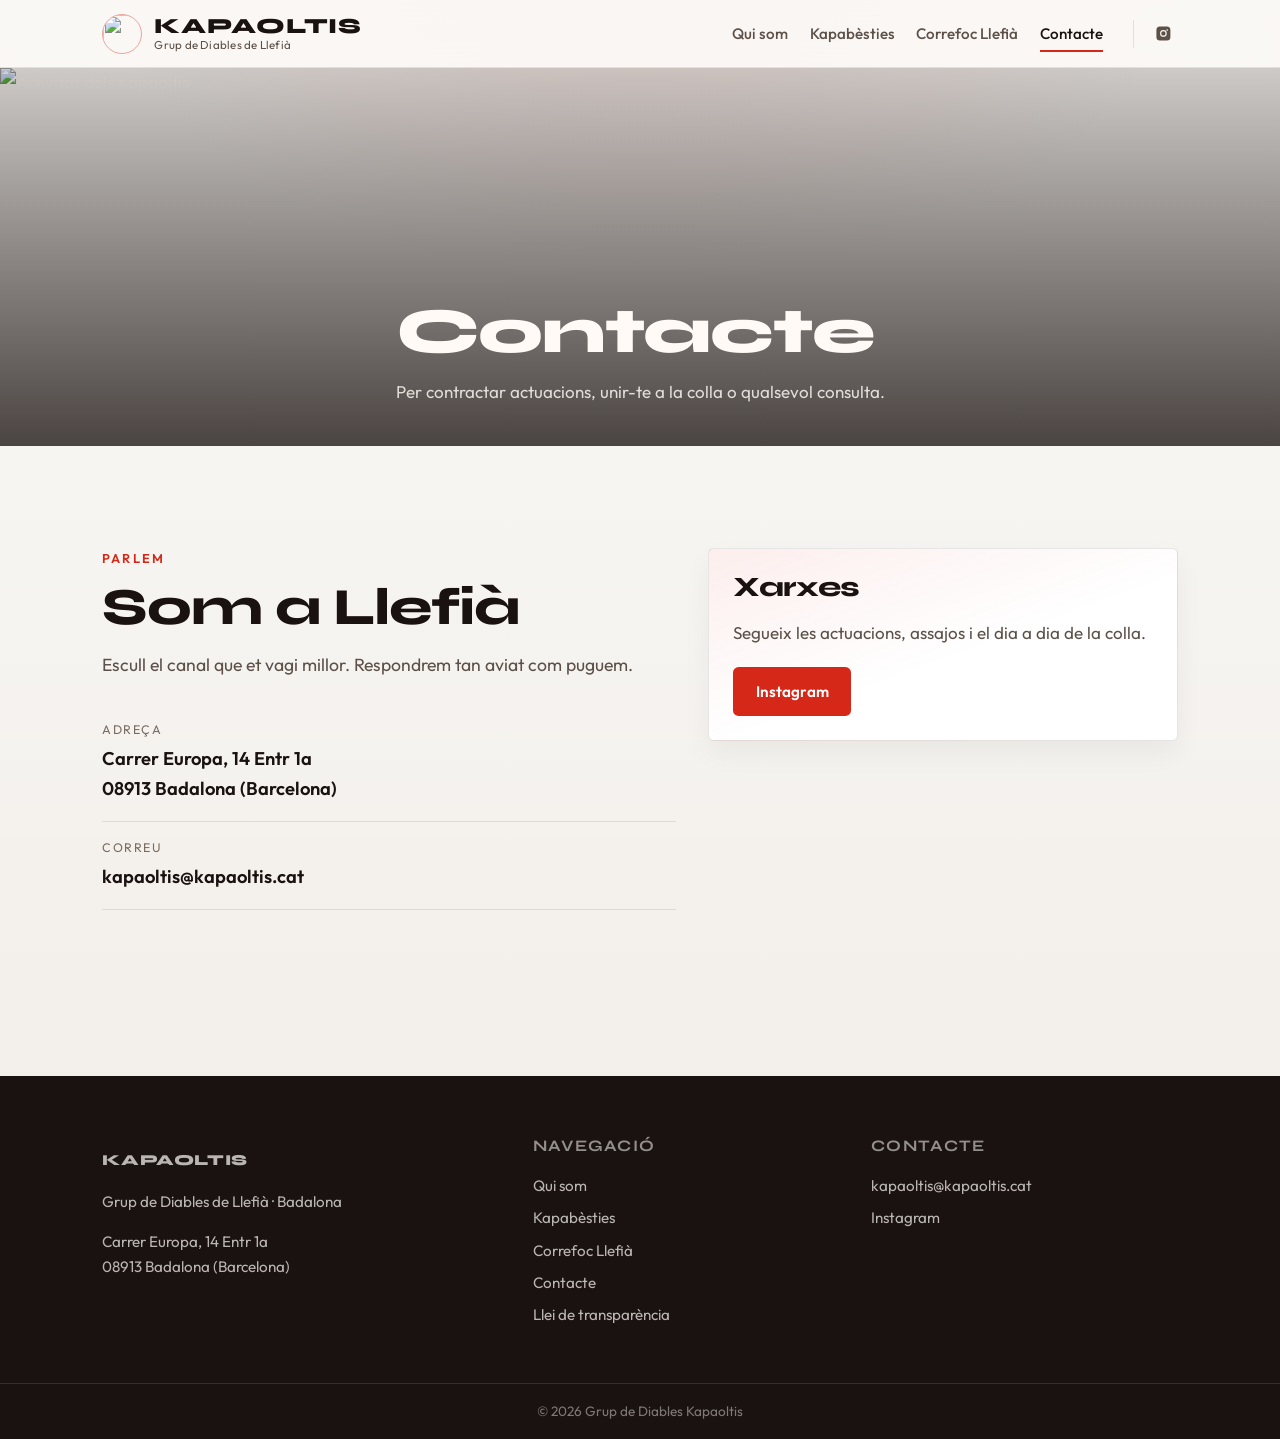
==== commit ea844419: "Haciendo pruebas del nuevo diseño" ====
--- a/contacte.html
+++ b/contacte.html
@@ -1,347 +1,114 @@
 <!DOCTYPE html>
-<html lang="es">
+<html lang="ca">
 <head>
-<meta charset="UTF-8">
-<meta name="viewport" content="width=device-width, initial-scale=1">
-	 <link rel="profile" href="https://gmpg.org/xfn/11"> 
-	 <title>Contacte &#8211; Grup de Diables Kapaoltis</title>
-<meta name='robots' content='index, follow' />
-<link rel='dns-prefetch' href='//fonts.googleapis.com' />
-<link rel='dns-prefetch' href='//use.fontawesome.com' />
-<style id='wp-img-auto-sizes-contain-inline-css'>
-img:is([sizes=auto i],[sizes^="auto," i]){contain-intrinsic-size:3000px 1500px}
-/*# sourceURL=wp-img-auto-sizes-contain-inline-css */
-</style>
-<link rel='stylesheet' id='astra-theme-css-css' href='wp-content/themes/astra/assets/css/minified/main.min.css?ver=4.6.11' media='all' />
-<style id='astra-theme-css-inline-css'>
-:root{--ast-container-default-xlg-padding:3em;--ast-container-default-lg-padding:3em;--ast-container-default-slg-padding:2em;--ast-container-default-md-padding:3em;--ast-container-default-sm-padding:3em;--ast-container-default-xs-padding:2.4em;--ast-container-default-xxs-padding:1.8em;--ast-code-block-background:#EEEEEE;--ast-comment-inputs-background:#FAFAFA;--ast-normal-container-width:1200px;--ast-narrow-container-width:750px;--ast-blog-title-font-weight:normal;--ast-blog-meta-weight:inherit;}html{font-size:112.5%;}a{color:var(--ast-global-color-0);}a:hover,a:focus{color:var(--ast-global-color-1);}body,button,input,select,textarea,.ast-button,.ast-custom-button{font-family:Helvetica,Verdana,Arial,sans-serif;font-weight:inherit;font-size:18px;font-size:1rem;}blockquote{color:var(--ast-global-color-3);}h1,.entry-content h1,h2,.entry-content h2,h3,.entry-content h3,h4,.entry-content h4,h5,.entry-content h5,h6,.entry-content h6,.site-title,.site-title a{font-family:'Plus Jakarta Sans',sans-serif;font-weight:600;}.site-title{font-size:35px;font-size:1.9444444444444rem;display:none;}.site-header .site-description{font-size:15px;font-size:0.83333333333333rem;display:none;}.entry-title{font-size:30px;font-size:1.6666666666667rem;}.archive .ast-article-post .ast-article-inner,.blog .ast-article-post .ast-article-inner,.archive .ast-article-post .ast-article-inner:hover,.blog .ast-article-post .ast-article-inner:hover{overflow:hidden;}h1,.entry-content h1{font-size:64px;font-size:3.5555555555556rem;font-weight:600;font-family:'Plus Jakarta Sans',sans-serif;line-height:1.4em;}h2,.entry-content h2{font-size:48px;font-size:2.6666666666667rem;font-weight:600;font-family:'Plus Jakarta Sans',sans-serif;line-height:1.3em;}h3,.entry-content h3{font-size:24px;font-size:1.3333333333333rem;font-weight:600;font-family:'Plus Jakarta Sans',sans-serif;line-height:1.3em;}h4,.entry-content h4{font-size:20px;font-size:1.1111111111111rem;line-height:1.2em;font-weight:600;font-family:'Plus Jakarta Sans',sans-serif;}h5,.entry-content h5{font-size:18px;font-size:1rem;line-height:1.2em;font-weight:600;font-family:'Plus Jakarta Sans',sans-serif;}h6,.entry-content h6{font-size:15px;font-size:0.83333333333333rem;line-height:1.25em;font-weight:600;font-family:'Plus Jakarta Sans',sans-serif;}::selection{background-color:var(--ast-global-color-0);color:#ffffff;}body,h1,.entry-title a,.entry-content h1,h2,.entry-content h2,h3,.entry-content h3,h4,.entry-content h4,h5,.entry-content h5,h6,.entry-content h6{color:var(--ast-global-color-3);}.tagcloud a:hover,.tagcloud a:focus,.tagcloud a.current-item{color:#ffffff;border-color:var(--ast-global-color-0);background-color:var(--ast-global-color-0);}input:focus,input[type="text"]:focus,input[type="email"]:focus,input[type="url"]:focus,input[type="password"]:focus,input[type="reset"]:focus,input[type="search"]:focus,textarea:focus{border-color:var(--ast-global-color-0);}input[type="radio"]:checked,input[type=reset],input[type="checkbox"]:checked,input[type="checkbox"]:hover:checked,input[type="checkbox"]:focus:checked,input[type=range]::-webkit-slider-thumb{border-color:var(--ast-global-color-0);background-color:var(--ast-global-color-0);box-shadow:none;}.site-footer a:hover + .post-count,.site-footer a:focus + .post-count{background:var(--ast-global-color-0);border-color:var(--ast-global-color-0);}.single .nav-links .nav-previous,.single .nav-links .nav-next{color:var(--ast-global-color-0);}.entry-meta,.entry-meta *{line-height:1.45;color:var(--ast-global-color-0);}.entry-meta a:not(.ast-button):hover,.entry-meta a:not(.ast-button):hover *,.entry-meta a:not(.ast-button):focus,.entry-meta a:not(.ast-button):focus *,.page-links > .page-link,.page-links .page-link:hover,.post-navigation a:hover{color:var(--ast-global-color-1);}#cat option,.secondary .calendar_wrap thead a,.secondary .calendar_wrap thead a:visited{color:var(--ast-global-color-0);}.secondary .calendar_wrap #today,.ast-progress-val span{background:var(--ast-global-color-0);}.secondary a:hover + .post-count,.secondary a:focus + .post-count{background:var(--ast-global-color-0);border-color:var(--ast-global-color-0);}.calendar_wrap #today > a{color:#ffffff;}.page-links .page-link,.single .post-navigation a{color:var(--ast-global-color-0);}.ast-search-menu-icon .search-form button.search-submit{padding:0 4px;}.ast-search-menu-icon form.search-form{padding-right:0;}.ast-search-menu-icon.slide-search input.search-field{width:0;}.ast-header-search .ast-search-menu-icon.ast-dropdown-active .search-form,.ast-header-search .ast-search-menu-icon.ast-dropdown-active .search-field:focus{transition:all 0.2s;}.search-form input.search-field:focus{outline:none;}.ast-archive-title{color:var(--ast-global-color-2);}.widget-title,.widget .wp-block-heading{font-size:25px;font-size:1.3888888888889rem;color:var(--ast-global-color-2);}.ast-single-post .entry-content a,.ast-comment-content a:not(.ast-comment-edit-reply-wrap a){text-decoration:underline;}.ast-single-post .wp-block-button .wp-block-button__link,.ast-single-post .elementor-button-wrapper .elementor-button,.ast-single-post .entry-content .uagb-tab a,.ast-single-post .entry-content .uagb-ifb-cta a,.ast-single-post .entry-content .wp-block-uagb-buttons a,.ast-single-post .entry-content .uabb-module-content a,.ast-single-post .entry-content .uagb-post-grid a,.ast-single-post .entry-content .uagb-timeline a,.ast-single-post .entry-content .uagb-toc__wrap a,.ast-single-post .entry-content .uagb-taxomony-box a,.ast-single-post .entry-content .woocommerce a,.entry-content .wp-block-latest-posts > li > a,.ast-single-post .entry-content .wp-block-file__button,li.ast-post-filter-single,.ast-single-post .wp-block-buttons .wp-block-button.is-style-outline .wp-block-button__link,.ast-single-post .ast-comment-content .comment-reply-link,.ast-single-post .ast-comment-content .comment-edit-link{text-decoration:none;}.ast-search-menu-icon.slide-search a:focus-visible:focus-visible,.astra-search-icon:focus-visible,#close:focus-visible,a:focus-visible,.ast-menu-toggle:focus-visible,.site .skip-link:focus-visible,.wp-block-loginout input:focus-visible,.wp-block-search.wp-block-search__button-inside .wp-block-search__inside-wrapper,.ast-header-navigation-arrow:focus-visible,.woocommerce .wc-proceed-to-checkout > .checkout-button:focus-visible,.woocommerce .woocommerce-MyAccount-navigation ul li a:focus-visible,.ast-orders-table__row .ast-orders-table__cell:focus-visible,.woocommerce .woocommerce-order-details .order-again > .button:focus-visible,.woocommerce .woocommerce-message a.button.wc-forward:focus-visible,.woocommerce #minus_qty:focus-visible,.woocommerce #plus_qty:focus-visible,a#ast-apply-coupon:focus-visible,.woocommerce .woocommerce-info a:focus-visible,.woocommerce .astra-shop-summary-wrap a:focus-visible,.woocommerce a.wc-forward:focus-visible,#ast-apply-coupon:focus-visible,.woocommerce-js .woocommerce-mini-cart-item a.remove:focus-visible,#close:focus-visible,.button.search-submit:focus-visible,#search_submit:focus,.normal-search:focus-visible{outline-style:dotted;outline-color:inherit;outline-width:thin;}input:focus,input[type="text"]:focus,input[type="email"]:focus,input[type="url"]:focus,input[type="password"]:focus,input[type="reset"]:focus,input[type="search"]:focus,input[type="number"]:focus,textarea:focus,.wp-block-search__input:focus,[data-section="section-header-mobile-trigger"] .ast-button-wrap .ast-mobile-menu-trigger-minimal:focus,.ast-mobile-popup-drawer.active .menu-toggle-close:focus,.woocommerce-ordering select.orderby:focus,#ast-scroll-top:focus,#coupon_code:focus,.woocommerce-page #comment:focus,.woocommerce #reviews #respond input#submit:focus,.woocommerce a.add_to_cart_button:focus,.woocommerce .button.single_add_to_cart_button:focus,.woocommerce .woocommerce-cart-form button:focus,.woocommerce .woocommerce-cart-form__cart-item .quantity .qty:focus,.woocommerce .woocommerce-billing-fields .woocommerce-billing-fields__field-wrapper .woocommerce-input-wrapper > .input-text:focus,.woocommerce #order_comments:focus,.woocommerce #place_order:focus,.woocommerce .woocommerce-address-fields .woocommerce-address-fields__field-wrapper .woocommerce-input-wrapper > .input-text:focus,.woocommerce .woocommerce-MyAccount-content form button:focus,.woocommerce .woocommerce-MyAccount-content .woocommerce-EditAccountForm .woocommerce-form-row .woocommerce-Input.input-text:focus,.woocommerce .ast-woocommerce-container .woocommerce-pagination ul.page-numbers li a:focus,body #content .woocommerce form .form-row .select2-container--default .select2-selection--single:focus,#ast-coupon-code:focus,.woocommerce.woocommerce-js .quantity input[type=number]:focus,.woocommerce-js .woocommerce-mini-cart-item .quantity input[type=number]:focus,.woocommerce p#ast-coupon-trigger:focus{border-style:dotted;border-color:inherit;border-width:thin;}input{outline:none;}.site-logo-img img{ transition:all 0.2s linear;}body .ast-oembed-container *{position:absolute;top:0;width:100%;height:100%;left:0;}body .wp-block-embed-pocket-casts .ast-oembed-container *{position:unset;}.ast-single-post-featured-section + article {margin-top: 2em;}.site-content .ast-single-post-featured-section img {width: 100%;overflow: hidden;object-fit: cover;}.site > .ast-single-related-posts-container {margin-top: 0;}@media (min-width: 922px) {.ast-desktop .ast-container--narrow {max-width: var(--ast-narrow-container-width);margin: 0 auto;}}@media (max-width:921px){#ast-desktop-header{display:none;}}@media (min-width:922px){#ast-mobile-header{display:none;}}.wp-block-buttons.aligncenter{justify-content:center;}@media (max-width:921px){.ast-theme-transparent-header #primary,.ast-theme-transparent-header #secondary{padding:0;}}@media (max-width:921px){.ast-plain-container.ast-no-sidebar #primary{padding:0;}}.ast-plain-container.ast-no-sidebar #primary{margin-top:0;margin-bottom:0;}.wp-block-button.is-style-outline .wp-block-button__link{border-color:var(--ast-global-color-7);}div.wp-block-button.is-style-outline > .wp-block-button__link:not(.has-text-color),div.wp-block-button.wp-block-button__link.is-style-outline:not(.has-text-color){color:var(--ast-global-color-7);}.wp-block-button.is-style-outline .wp-block-button__link:hover,.wp-block-buttons .wp-block-button.is-style-outline .wp-block-button__link:focus,.wp-block-buttons .wp-block-button.is-style-outline > .wp-block-button__link:not(.has-text-color):hover,.wp-block-buttons .wp-block-button.wp-block-button__link.is-style-outline:not(.has-text-color):hover{color:var(--ast-global-color-2);background-color:var(--ast-global-color-7);border-color:var(--ast-global-color-7);}.post-page-numbers.current .page-link,.ast-pagination .page-numbers.current{color:#ffffff;border-color:var(--ast-global-color-0);background-color:var(--ast-global-color-0);}.wp-block-button.is-style-outline .wp-block-button__link.wp-element-button,.ast-outline-button{border-color:var(--ast-global-color-7);font-family:inherit;font-weight:600;font-size:20px;font-size:1.1111111111111rem;line-height:1em;border-top-left-radius:50px;border-top-right-radius:50px;border-bottom-right-radius:50px;border-bottom-left-radius:50px;}.wp-block-buttons .wp-block-button.is-style-outline > .wp-block-button__link:not(.has-text-color),.wp-block-buttons .wp-block-button.wp-block-button__link.is-style-outline:not(.has-text-color),.ast-outline-button{color:var(--ast-global-color-7);}.wp-block-button.is-style-outline .wp-block-button__link:hover,.wp-block-buttons .wp-block-button.is-style-outline .wp-block-button__link:focus,.wp-block-buttons .wp-block-button.is-style-outline > .wp-block-button__link:not(.has-text-color):hover,.wp-block-buttons .wp-block-button.wp-block-button__link.is-style-outline:not(.has-text-color):hover,.ast-outline-button:hover,.ast-outline-button:focus,.wp-block-uagb-buttons-child .uagb-buttons-repeater.ast-outline-button:hover,.wp-block-uagb-buttons-child .uagb-buttons-repeater.ast-outline-button:focus{color:var(--ast-global-color-2);background-color:var(--ast-global-color-7);border-color:var(--ast-global-color-7);}.wp-block-button .wp-block-button__link.wp-element-button.is-style-outline:not(.has-background),.wp-block-button.is-style-outline>.wp-block-button__link.wp-element-button:not(.has-background),.ast-outline-button{background-color:var(--ast-global-color-7);}.entry-content[ast-blocks-layout] > figure{margin-bottom:1em;}h1.widget-title{font-weight:600;}h2.widget-title{font-weight:600;}h3.widget-title{font-weight:600;}#page{display:flex;flex-direction:column;min-height:100vh;}.ast-404-layout-1 h1.page-title{color:var(--ast-global-color-2);}.single .post-navigation a{line-height:1em;height:inherit;}.error-404 .page-sub-title{font-size:1.5rem;font-weight:inherit;}.search .site-content .content-area .search-form{margin-bottom:0;}#page .site-content{flex-grow:1;}.widget{margin-bottom:1.25em;}#secondary li{line-height:1.5em;}#secondary .wp-block-group h2{margin-bottom:0.7em;}#secondary h2{font-size:1.7rem;}.ast-separate-container .ast-article-post,.ast-separate-container .ast-article-single,.ast-separate-container .comment-respond{padding:3em;}.ast-separate-container .ast-article-single .ast-article-single{padding:0;}.ast-article-single .wp-block-post-template-is-layout-grid{padding-left:0;}.ast-separate-container .comments-title,.ast-narrow-container .comments-title{padding:1.5em 2em;}.ast-page-builder-template .comment-form-textarea,.ast-comment-formwrap .ast-grid-common-col{padding:0;}.ast-comment-formwrap{padding:0;display:inline-flex;column-gap:20px;width:100%;margin-left:0;margin-right:0;}.comments-area textarea#comment:focus,.comments-area textarea#comment:active,.comments-area .ast-comment-formwrap input[type="text"]:focus,.comments-area .ast-comment-formwrap input[type="text"]:active {box-shadow:none;outline:none;}.archive.ast-page-builder-template .entry-header{margin-top:2em;}.ast-page-builder-template .ast-comment-formwrap{width:100%;}.entry-title{margin-bottom:0.5em;}.ast-archive-description p{font-size:inherit;font-weight:inherit;line-height:inherit;}.ast-separate-container .ast-comment-list li.depth-1,.hentry{margin-bottom:2em;}@media (min-width:921px){.ast-left-sidebar.ast-page-builder-template #secondary,.archive.ast-right-sidebar.ast-page-builder-template .site-main{padding-left:20px;padding-right:20px;}}@media (max-width:544px){.ast-comment-formwrap.ast-row{column-gap:10px;display:inline-block;}#ast-commentform .ast-grid-common-col{position:relative;width:100%;}}@media (min-width:1201px){.ast-separate-container .ast-article-post,.ast-separate-container .ast-article-single,.ast-separate-container .ast-author-box,.ast-separate-container .ast-404-layout-1,.ast-separate-container .no-results{padding:3em;}}@media (max-width:921px){.ast-separate-container #primary,.ast-separate-container #secondary{padding:1.5em 0;}#primary,#secondary{padding:1.5em 0;margin:0;}.ast-left-sidebar #content > .ast-container{display:flex;flex-direction:column-reverse;width:100%;}}@media (min-width:922px){.ast-separate-container.ast-right-sidebar #primary,.ast-separate-container.ast-left-sidebar #primary{border:0;}.search-no-results.ast-separate-container #primary{margin-bottom:4em;}}.wp-block-button .wp-block-button__link{color:var(--ast-global-color-2);}.wp-block-button .wp-block-button__link:hover,.wp-block-button .wp-block-button__link:focus{color:var(--ast-global-color-2);background-color:var(--ast-global-color-7);border-color:var(--ast-global-color-7);}.elementor-widget-heading h1.elementor-heading-title{line-height:1.4em;}.elementor-widget-heading h2.elementor-heading-title{line-height:1.3em;}.elementor-widget-heading h3.elementor-heading-title{line-height:1.3em;}.elementor-widget-heading h4.elementor-heading-title{line-height:1.2em;}.elementor-widget-heading h5.elementor-heading-title{line-height:1.2em;}.elementor-widget-heading h6.elementor-heading-title{line-height:1.25em;}.wp-block-button .wp-block-button__link,.wp-block-search .wp-block-search__button,body .wp-block-file .wp-block-file__button{border-style:solid;border-top-width:0px;border-right-width:0px;border-left-width:0px;border-bottom-width:0px;border-color:var(--ast-global-color-7);background-color:var(--ast-global-color-7);color:var(--ast-global-color-2);font-family:inherit;font-weight:600;line-height:1em;font-size:20px;font-size:1.1111111111111rem;border-top-left-radius:50px;border-top-right-radius:50px;border-bottom-right-radius:50px;border-bottom-left-radius:50px;padding-top:20px;padding-right:40px;padding-bottom:20px;padding-left:40px;}@media (max-width:921px){.wp-block-button .wp-block-button__link,.wp-block-search .wp-block-search__button,body .wp-block-file .wp-block-file__button{padding-top:18px;padding-right:32px;padding-bottom:18px;padding-left:32px;}}@media (max-width:544px){.wp-block-button .wp-block-button__link,.wp-block-search .wp-block-search__button,body .wp-block-file .wp-block-file__button{padding-top:15px;padding-right:28px;padding-bottom:15px;padding-left:28px;}}.menu-toggle,button,.ast-button,.ast-custom-button,.button,input#submit,input[type="button"],input[type="submit"],input[type="reset"],form[CLASS*="wp-block-search__"].wp-block-search .wp-block-search__inside-wrapper .wp-block-search__button,body .wp-block-file .wp-block-file__button,.search .search-submit,.woocommerce-js a.button,.woocommerce button.button,.woocommerce .woocommerce-message a.button,.woocommerce #respond input#submit.alt,.woocommerce input.button.alt,.woocommerce input.button,.woocommerce input.button:disabled,.woocommerce input.button:disabled[disabled],.woocommerce input.button:disabled:hover,.woocommerce input.button:disabled[disabled]:hover,.woocommerce #respond input#submit,.woocommerce button.button.alt.disabled,.wc-block-grid__products .wc-block-grid__product .wp-block-button__link,.wc-block-grid__product-onsale,[CLASS*="wc-block"] button,.woocommerce-js .astra-cart-drawer .astra-cart-drawer-content .woocommerce-mini-cart__buttons .button:not(.checkout):not(.ast-continue-shopping),.woocommerce-js .astra-cart-drawer .astra-cart-drawer-content .woocommerce-mini-cart__buttons a.checkout,.woocommerce button.button.alt.disabled.wc-variation-selection-needed,[CLASS*="wc-block"] .wc-block-components-button{border-style:solid;border-top-width:0px;border-right-width:0px;border-left-width:0px;border-bottom-width:0px;color:var(--ast-global-color-2);border-color:var(--ast-global-color-7);background-color:var(--ast-global-color-7);padding-top:20px;padding-right:40px;padding-bottom:20px;padding-left:40px;font-family:inherit;font-weight:600;font-size:20px;font-size:1.1111111111111rem;line-height:1em;border-top-left-radius:50px;border-top-right-radius:50px;border-bottom-right-radius:50px;border-bottom-left-radius:50px;}button:focus,.menu-toggle:hover,button:hover,.ast-button:hover,.ast-custom-button:hover .button:hover,.ast-custom-button:hover ,input[type=reset]:hover,input[type=reset]:focus,input#submit:hover,input#submit:focus,input[type="button"]:hover,input[type="button"]:focus,input[type="submit"]:hover,input[type="submit"]:focus,form[CLASS*="wp-block-search__"].wp-block-search .wp-block-search__inside-wrapper .wp-block-search__button:hover,form[CLASS*="wp-block-search__"].wp-block-search .wp-block-search__inside-wrapper .wp-block-search__button:focus,body .wp-block-file .wp-block-file__button:hover,body .wp-block-file .wp-block-file__button:focus,.woocommerce-js a.button:hover,.woocommerce button.button:hover,.woocommerce .woocommerce-message a.button:hover,.woocommerce #respond input#submit:hover,.woocommerce #respond input#submit.alt:hover,.woocommerce input.button.alt:hover,.woocommerce input.button:hover,.woocommerce button.button.alt.disabled:hover,.wc-block-grid__products .wc-block-grid__product .wp-block-button__link:hover,[CLASS*="wc-block"] button:hover,.woocommerce-js .astra-cart-drawer .astra-cart-drawer-content .woocommerce-mini-cart__buttons .button:not(.checkout):not(.ast-continue-shopping):hover,.woocommerce-js .astra-cart-drawer .astra-cart-drawer-content .woocommerce-mini-cart__buttons a.checkout:hover,.woocommerce button.button.alt.disabled.wc-variation-selection-needed:hover,[CLASS*="wc-block"] .wc-block-components-button:hover,[CLASS*="wc-block"] .wc-block-components-button:focus{color:var(--ast-global-color-2);background-color:var(--ast-global-color-7);border-color:var(--ast-global-color-7);}form[CLASS*="wp-block-search__"].wp-block-search .wp-block-search__inside-wrapper .wp-block-search__button.has-icon{padding-top:calc(20px - 3px);padding-right:calc(40px - 3px);padding-bottom:calc(20px - 3px);padding-left:calc(40px - 3px);}@media (max-width:921px){.menu-toggle,button,.ast-button,.ast-custom-button,.button,input#submit,input[type="button"],input[type="submit"],input[type="reset"],form[CLASS*="wp-block-search__"].wp-block-search .wp-block-search__inside-wrapper .wp-block-search__button,body .wp-block-file .wp-block-file__button,.search .search-submit,.woocommerce-js a.button,.woocommerce button.button,.woocommerce .woocommerce-message a.button,.woocommerce #respond input#submit.alt,.woocommerce input.button.alt,.woocommerce input.button,.woocommerce input.button:disabled,.woocommerce input.button:disabled[disabled],.woocommerce input.button:disabled:hover,.woocommerce input.button:disabled[disabled]:hover,.woocommerce #respond input#submit,.woocommerce button.button.alt.disabled,.wc-block-grid__products .wc-block-grid__product .wp-block-button__link,.wc-block-grid__product-onsale,[CLASS*="wc-block"] button,.woocommerce-js .astra-cart-drawer .astra-cart-drawer-content .woocommerce-mini-cart__buttons .button:not(.checkout):not(.ast-continue-shopping),.woocommerce-js .astra-cart-drawer .astra-cart-drawer-content .woocommerce-mini-cart__buttons a.checkout,.woocommerce button.button.alt.disabled.wc-variation-selection-needed,[CLASS*="wc-block"] .wc-block-components-button{padding-top:18px;padding-right:32px;padding-bottom:18px;padding-left:32px;}}@media (max-width:544px){.menu-toggle,button,.ast-button,.ast-custom-button,.button,input#submit,input[type="button"],input[type="submit"],input[type="reset"],form[CLASS*="wp-block-search__"].wp-block-search .wp-block-search__inside-wrapper .wp-block-search__button,body .wp-block-file .wp-block-file__button,.search .search-submit,.woocommerce-js a.button,.woocommerce button.button,.woocommerce .woocommerce-message a.button,.woocommerce #respond input#submit.alt,.woocommerce input.button.alt,.woocommerce input.button,.woocommerce input.button:disabled,.woocommerce input.button:disabled[disabled],.woocommerce input.button:disabled:hover,.woocommerce input.button:disabled[disabled]:hover,.woocommerce #respond input#submit,.woocommerce button.button.alt.disabled,.wc-block-grid__products .wc-block-grid__product .wp-block-button__link,.wc-block-grid__product-onsale,[CLASS*="wc-block"] button,.woocommerce-js .astra-cart-drawer .astra-cart-drawer-content .woocommerce-mini-cart__buttons .button:not(.checkout):not(.ast-continue-shopping),.woocommerce-js .astra-cart-drawer .astra-cart-drawer-content .woocommerce-mini-cart__buttons a.checkout,.woocommerce button.button.alt.disabled.wc-variation-selection-needed,[CLASS*="wc-block"] .wc-block-components-button{padding-top:15px;padding-right:28px;padding-bottom:15px;padding-left:28px;}}@media (max-width:921px){.ast-mobile-header-stack .main-header-bar .ast-search-menu-icon{display:inline-block;}.ast-header-break-point.ast-header-custom-item-outside .ast-mobile-header-stack .main-header-bar .ast-search-icon{margin:0;}.ast-comment-avatar-wrap img{max-width:2.5em;}.ast-comment-meta{padding:0 1.8888em 1.3333em;}.ast-separate-container .ast-comment-list li.depth-1{padding:1.5em 2.14em;}.ast-separate-container .comment-respond{padding:2em 2.14em;}}@media (min-width:544px){.ast-container{max-width:100%;}}@media (max-width:544px){.ast-separate-container .ast-article-post,.ast-separate-container .ast-article-single,.ast-separate-container .comments-title,.ast-separate-container .ast-archive-description{padding:1.5em 1em;}.ast-separate-container #content .ast-container{padding-left:0.54em;padding-right:0.54em;}.ast-separate-container .ast-comment-list .bypostauthor{padding:.5em;}.ast-search-menu-icon.ast-dropdown-active .search-field{width:170px;}}@media (max-width:921px){.site-title{display:none;}.site-header .site-description{display:none;}h1,.entry-content h1{font-size:30px;}h2,.entry-content h2{font-size:25px;}h3,.entry-content h3{font-size:20px;}}@media (max-width:544px){.site-title{display:none;}.site-header .site-description{display:none;}h1,.entry-content h1{font-size:30px;}h2,.entry-content h2{font-size:25px;}h3,.entry-content h3{font-size:20px;}}@media (max-width:921px){html{font-size:102.6%;}}@media (max-width:544px){html{font-size:102.6%;}}@media (min-width:922px){.ast-container{max-width:1240px;}}@media (min-width:922px){.site-content .ast-container{display:flex;}}@media (max-width:921px){.site-content .ast-container{flex-direction:column;}}@media (min-width:922px){.main-header-menu .sub-menu .menu-item.ast-left-align-sub-menu:hover > .sub-menu,.main-header-menu .sub-menu .menu-item.ast-left-align-sub-menu.focus > .sub-menu{margin-left:-0px;}}.site .comments-area{padding-bottom:3em;}.footer-widget-area[data-section^="section-fb-html-"] .ast-builder-html-element{text-align:center;}.wp-block-file {display: flex;align-items: center;flex-wrap: wrap;justify-content: space-between;}.wp-block-pullquote {border: none;}.wp-block-pullquote blockquote::before {content: "\201D";font-family: "Helvetica",sans-serif;display: flex;transform: rotate( 180deg );font-size: 6rem;font-style: normal;line-height: 1;font-weight: bold;align-items: center;justify-content: center;}.has-text-align-right > blockquote::before {justify-content: flex-start;}.has-text-align-left > blockquote::before {justify-content: flex-end;}figure.wp-block-pullquote.is-style-solid-color blockquote {max-width: 100%;text-align: inherit;}html body {--wp--custom--ast-default-block-top-padding: 3em;--wp--custom--ast-default-block-right-padding: 3em;--wp--custom--ast-default-block-bottom-padding: 3em;--wp--custom--ast-default-block-left-padding: 3em;--wp--custom--ast-container-width: 1200px;--wp--custom--ast-content-width-size: 1200px;--wp--custom--ast-wide-width-size: calc(1200px + var(--wp--custom--ast-default-block-left-padding) + var(--wp--custom--ast-default-block-right-padding));}.ast-narrow-container {--wp--custom--ast-content-width-size: 750px;--wp--custom--ast-wide-width-size: 750px;}@media(max-width: 921px) {html body {--wp--custom--ast-default-block-top-padding: 3em;--wp--custom--ast-default-block-right-padding: 2em;--wp--custom--ast-default-block-bottom-padding: 3em;--wp--custom--ast-default-block-left-padding: 2em;}}@media(max-width: 544px) {html body {--wp--custom--ast-default-block-top-padding: 3em;--wp--custom--ast-default-block-right-padding: 1.5em;--wp--custom--ast-default-block-bottom-padding: 3em;--wp--custom--ast-default-block-left-padding: 1.5em;}}.entry-content > .wp-block-group,.entry-content > .wp-block-cover,.entry-content > .wp-block-columns {padding-top: var(--wp--custom--ast-default-block-top-padding);padding-right: var(--wp--custom--ast-default-block-right-padding);padding-bottom: var(--wp--custom--ast-default-block-bottom-padding);padding-left: var(--wp--custom--ast-default-block-left-padding);}.ast-plain-container.ast-no-sidebar .entry-content > .alignfull,.ast-page-builder-template .ast-no-sidebar .entry-content > .alignfull {margin-left: calc( -50vw + 50%);margin-right: calc( -50vw + 50%);max-width: 100vw;width: 100vw;}.ast-plain-container.ast-no-sidebar .entry-content .alignfull .alignfull,.ast-page-builder-template.ast-no-sidebar .entry-content .alignfull .alignfull,.ast-plain-container.ast-no-sidebar .entry-content .alignfull .alignwide,.ast-page-builder-template.ast-no-sidebar .entry-content .alignfull .alignwide,.ast-plain-container.ast-no-sidebar .entry-content .alignwide .alignfull,.ast-page-builder-template.ast-no-sidebar .entry-content .alignwide .alignfull,.ast-plain-container.ast-no-sidebar .entry-content .alignwide .alignwide,.ast-page-builder-template.ast-no-sidebar .entry-content .alignwide .alignwide,.ast-plain-container.ast-no-sidebar .entry-content .wp-block-column .alignfull,.ast-page-builder-template.ast-no-sidebar .entry-content .wp-block-column .alignfull,.ast-plain-container.ast-no-sidebar .entry-content .wp-block-column .alignwide,.ast-page-builder-template.ast-no-sidebar .entry-content .wp-block-column .alignwide {margin-left: auto;margin-right: auto;width: 100%;}[ast-blocks-layout] .wp-block-separator:not(.is-style-dots) {height: 0;}[ast-blocks-layout] .wp-block-separator {margin: 20px auto;}[ast-blocks-layout] .wp-block-separator:not(.is-style-wide):not(.is-style-dots) {max-width: 100px;}[ast-blocks-layout] .wp-block-separator.has-background {padding: 0;}.entry-content[ast-blocks-layout] > * {max-width: var(--wp--custom--ast-content-width-size);margin-left: auto;margin-right: auto;}.entry-content[ast-blocks-layout] > .alignwide {max-width: var(--wp--custom--ast-wide-width-size);}.entry-content[ast-blocks-layout] .alignfull {max-width: none;}.entry-content .wp-block-columns {margin-bottom: 0;}blockquote {margin: 1.5em;border-color: rgba(0,0,0,0.05);}.wp-block-quote:not(.has-text-align-right):not(.has-text-align-center) {border-left: 5px solid rgba(0,0,0,0.05);}.has-text-align-right > blockquote,blockquote.has-text-align-right {border-right: 5px solid rgba(0,0,0,0.05);}.has-text-align-left > blockquote,blockquote.has-text-align-left {border-left: 5px solid rgba(0,0,0,0.05);}.wp-block-site-tagline,.wp-block-latest-posts .read-more {margin-top: 15px;}.wp-block-loginout p label {display: block;}.wp-block-loginout p:not(.login-remember):not(.login-submit) input {width: 100%;}.wp-block-loginout input:focus {border-color: transparent;}.wp-block-loginout input:focus {outline: thin dotted;}.entry-content .wp-block-media-text .wp-block-media-text__content {padding: 0 0 0 8%;}.entry-content .wp-block-media-text.has-media-on-the-right .wp-block-media-text__content {padding: 0 8% 0 0;}.entry-content .wp-block-media-text.has-background .wp-block-media-text__content {padding: 8%;}.entry-content .wp-block-cover:not([class*="background-color"]) .wp-block-cover__inner-container,.entry-content .wp-block-cover:not([class*="background-color"]) .wp-block-cover-image-text,.entry-content .wp-block-cover:not([class*="background-color"]) .wp-block-cover-text,.entry-content .wp-block-cover-image:not([class*="background-color"]) .wp-block-cover__inner-container,.entry-content .wp-block-cover-image:not([class*="background-color"]) .wp-block-cover-image-text,.entry-content .wp-block-cover-image:not([class*="background-color"]) .wp-block-cover-text {color: var(--ast-global-color-5);}.wp-block-loginout .login-remember input {width: 1.1rem;height: 1.1rem;margin: 0 5px 4px 0;vertical-align: middle;}.wp-block-latest-posts > li > *:first-child,.wp-block-latest-posts:not(.is-grid) > li:first-child {margin-top: 0;}.wp-block-search__inside-wrapper .wp-block-search__input {padding: 0 10px;color: var(--ast-global-color-3);background: var(--ast-global-color-5);border-color: var(--ast-border-color);}.wp-block-latest-posts .read-more {margin-bottom: 1.5em;}.wp-block-search__no-button .wp-block-search__inside-wrapper .wp-block-search__input {padding-top: 5px;padding-bottom: 5px;}.wp-block-latest-posts .wp-block-latest-posts__post-date,.wp-block-latest-posts .wp-block-latest-posts__post-author {font-size: 1rem;}.wp-block-latest-posts > li > *,.wp-block-latest-posts:not(.is-grid) > li {margin-top: 12px;margin-bottom: 12px;}.ast-page-builder-template .entry-content[ast-blocks-layout] > *,.ast-page-builder-template .entry-content[ast-blocks-layout] > .alignfull > * {max-width: none;}.ast-page-builder-template .entry-content[ast-blocks-layout] > .alignwide > * {max-width: var(--wp--custom--ast-wide-width-size);}.ast-page-builder-template .entry-content[ast-blocks-layout] > .inherit-container-width > *,.ast-page-builder-template .entry-content[ast-blocks-layout] > * > *,.entry-content[ast-blocks-layout] > .wp-block-cover .wp-block-cover__inner-container {max-width: var(--wp--custom--ast-content-width-size);margin-left: auto;margin-right: auto;}.entry-content[ast-blocks-layout] .wp-block-cover:not(.alignleft):not(.alignright) {width: auto;}@media(max-width: 1200px) {.ast-separate-container .entry-content > .alignfull,.ast-separate-container .entry-content[ast-blocks-layout] > .alignwide,.ast-plain-container .entry-content[ast-blocks-layout] > .alignwide,.ast-plain-container .entry-content .alignfull {margin-left: calc(-1 * min(var(--ast-container-default-xlg-padding),20px)) ;margin-right: calc(-1 * min(var(--ast-container-default-xlg-padding),20px));}}@media(min-width: 1201px) {.ast-separate-container .entry-content > .alignfull {margin-left: calc(-1 * var(--ast-container-default-xlg-padding) );margin-right: calc(-1 * var(--ast-container-default-xlg-padding) );}.ast-separate-container .entry-content[ast-blocks-layout] > .alignwide,.ast-plain-container .entry-content[ast-blocks-layout] > .alignwide {margin-left: calc(-1 * var(--wp--custom--ast-default-block-left-padding) );margin-right: calc(-1 * var(--wp--custom--ast-default-block-right-padding) );}}@media(min-width: 921px) {.ast-separate-container .entry-content .wp-block-group.alignwide:not(.inherit-container-width) > :where(:not(.alignleft):not(.alignright)),.ast-plain-container .entry-content .wp-block-group.alignwide:not(.inherit-container-width) > :where(:not(.alignleft):not(.alignright)) {max-width: calc( var(--wp--custom--ast-content-width-size) + 80px );}.ast-plain-container.ast-right-sidebar .entry-content[ast-blocks-layout] .alignfull,.ast-plain-container.ast-left-sidebar .entry-content[ast-blocks-layout] .alignfull {margin-left: -60px;margin-right: -60px;}}@media(min-width: 544px) {.entry-content > .alignleft {margin-right: 20px;}.entry-content > .alignright {margin-left: 20px;}}@media (max-width:544px){.wp-block-columns .wp-block-column:not(:last-child){margin-bottom:20px;}.wp-block-latest-posts{margin:0;}}@media( max-width: 600px ) {.entry-content .wp-block-media-text .wp-block-media-text__content,.entry-content .wp-block-media-text.has-media-on-the-right .wp-block-media-text__content {padding: 8% 0 0;}.entry-content .wp-block-media-text.has-background .wp-block-media-text__content {padding: 8%;}}.ast-page-builder-template .entry-header {padding-left: 0;}.ast-narrow-container .site-content .wp-block-uagb-image--align-full .wp-block-uagb-image__figure {max-width: 100%;margin-left: auto;margin-right: auto;}:root .has-ast-global-color-0-color{color:var(--ast-global-color-0);}:root .has-ast-global-color-0-background-color{background-color:var(--ast-global-color-0);}:root .wp-block-button .has-ast-global-color-0-color{color:var(--ast-global-color-0);}:root .wp-block-button .has-ast-global-color-0-background-color{background-color:var(--ast-global-color-0);}:root .has-ast-global-color-1-color{color:var(--ast-global-color-1);}:root .has-ast-global-color-1-background-color{background-color:var(--ast-global-color-1);}:root .wp-block-button .has-ast-global-color-1-color{color:var(--ast-global-color-1);}:root .wp-block-button .has-ast-global-color-1-background-color{background-color:var(--ast-global-color-1);}:root .has-ast-global-color-2-color{color:var(--ast-global-color-2);}:root .has-ast-global-color-2-background-color{background-color:var(--ast-global-color-2);}:root .wp-block-button .has-ast-global-color-2-color{color:var(--ast-global-color-2);}:root .wp-block-button .has-ast-global-color-2-background-color{background-color:var(--ast-global-color-2);}:root .has-ast-global-color-3-color{color:var(--ast-global-color-3);}:root .has-ast-global-color-3-background-color{background-color:var(--ast-global-color-3);}:root .wp-block-button .has-ast-global-color-3-color{color:var(--ast-global-color-3);}:root .wp-block-button .has-ast-global-color-3-background-color{background-color:var(--ast-global-color-3);}:root .has-ast-global-color-4-color{color:var(--ast-global-color-4);}:root .has-ast-global-color-4-background-color{background-color:var(--ast-global-color-4);}:root .wp-block-button .has-ast-global-color-4-color{color:var(--ast-global-color-4);}:root .wp-block-button .has-ast-global-color-4-background-color{background-color:var(--ast-global-color-4);}:root .has-ast-global-color-5-color{color:var(--ast-global-color-5);}:root .has-ast-global-color-5-background-color{background-color:var(--ast-global-color-5);}:root .wp-block-button .has-ast-global-color-5-color{color:var(--ast-global-color-5);}:root .wp-block-button .has-ast-global-color-5-background-color{background-color:var(--ast-global-color-5);}:root .has-ast-global-color-6-color{color:var(--ast-global-color-6);}:root .has-ast-global-color-6-background-color{background-color:var(--ast-global-color-6);}:root .wp-block-button .has-ast-global-color-6-color{color:var(--ast-global-color-6);}:root .wp-block-button .has-ast-global-color-6-background-color{background-color:var(--ast-global-color-6);}:root .has-ast-global-color-7-color{color:var(--ast-global-color-7);}:root .has-ast-global-color-7-background-color{background-color:var(--ast-global-color-7);}:root .wp-block-button .has-ast-global-color-7-color{color:var(--ast-global-color-7);}:root .wp-block-button .has-ast-global-color-7-background-color{background-color:var(--ast-global-color-7);}:root .has-ast-global-color-8-color{color:var(--ast-global-color-8);}:root .has-ast-global-color-8-background-color{background-color:var(--ast-global-color-8);}:root .wp-block-button .has-ast-global-color-8-color{color:var(--ast-global-color-8);}:root .wp-block-button .has-ast-global-color-8-background-color{background-color:var(--ast-global-color-8);}:root{--ast-global-color-0:#DD183B;--ast-global-color-1:#CC1939;--ast-global-color-2:#0F172A;--ast-global-color-3:#3A3A3A;--ast-global-color-4:#FFEDE6;--ast-global-color-5:#FFFFFF;--ast-global-color-6:#FFD1BF;--ast-global-color-7:#140609;--ast-global-color-8:#222222;}:root {--ast-border-color : #dedede;}.ast-single-entry-banner {-js-display: flex;display: flex;flex-direction: column;justify-content: center;text-align: center;position: relative;background: #eeeeee;}.ast-single-entry-banner[data-banner-layout="layout-1"] {max-width: 1200px;background: inherit;padding: 20px 0;}.ast-single-entry-banner[data-banner-width-type="custom"] {margin: 0 auto;width: 100%;}.ast-single-entry-banner + .site-content .entry-header {margin-bottom: 0;}.site .ast-author-avatar {--ast-author-avatar-size: ;}a.ast-underline-text {text-decoration: underline;}.ast-container > .ast-terms-link {position: relative;display: block;}a.ast-button.ast-badge-tax {padding: 4px 8px;border-radius: 3px;font-size: inherit;}header.entry-header .entry-title{font-size:30px;font-size:1.6666666666667rem;}header.entry-header > *:not(:last-child){margin-bottom:10px;}.ast-archive-entry-banner {-js-display: flex;display: flex;flex-direction: column;justify-content: center;text-align: center;position: relative;background: #eeeeee;}.ast-archive-entry-banner[data-banner-width-type="custom"] {margin: 0 auto;width: 100%;}.ast-archive-entry-banner[data-banner-layout="layout-1"] {background: inherit;padding: 20px 0;text-align: left;}body.archive .ast-archive-description{max-width:1200px;width:100%;text-align:left;padding-top:3em;padding-right:3em;padding-bottom:3em;padding-left:3em;}body.archive .ast-archive-description .ast-archive-title,body.archive .ast-archive-description .ast-archive-title *{font-size:40px;font-size:2.2222222222222rem;}body.archive .ast-archive-description > *:not(:last-child){margin-bottom:10px;}@media (max-width:921px){body.archive .ast-archive-description{text-align:left;}}@media (max-width:544px){body.archive .ast-archive-description{text-align:left;}}.ast-breadcrumbs .trail-browse,.ast-breadcrumbs .trail-items,.ast-breadcrumbs .trail-items li{display:inline-block;margin:0;padding:0;border:none;background:inherit;text-indent:0;text-decoration:none;}.ast-breadcrumbs .trail-browse{font-size:inherit;font-style:inherit;font-weight:inherit;color:inherit;}.ast-breadcrumbs .trail-items{list-style:none;}.trail-items li::after{padding:0 0.3em;content:"\00bb";}.trail-items li:last-of-type::after{display:none;}h1,.entry-content h1,h2,.entry-content h2,h3,.entry-content h3,h4,.entry-content h4,h5,.entry-content h5,h6,.entry-content h6{color:var(--ast-global-color-2);}.entry-title a{color:var(--ast-global-color-2);}@media (max-width:921px){.ast-builder-grid-row-container.ast-builder-grid-row-tablet-3-firstrow .ast-builder-grid-row > *:first-child,.ast-builder-grid-row-container.ast-builder-grid-row-tablet-3-lastrow .ast-builder-grid-row > *:last-child{grid-column:1 / -1;}}@media (max-width:544px){.ast-builder-grid-row-container.ast-builder-grid-row-mobile-3-firstrow .ast-builder-grid-row > *:first-child,.ast-builder-grid-row-container.ast-builder-grid-row-mobile-3-lastrow .ast-builder-grid-row > *:last-child{grid-column:1 / -1;}}.ast-builder-layout-element[data-section="title_tagline"]{display:flex;}@media (max-width:921px){.ast-header-break-point .ast-builder-layout-element[data-section="title_tagline"]{display:flex;}}@media (max-width:544px){.ast-header-break-point .ast-builder-layout-element[data-section="title_tagline"]{display:flex;}}.ast-builder-menu-1{font-family:inherit;font-weight:inherit;}.ast-builder-menu-1 .menu-item > .menu-link{color:rgba(242,245,247,0.76);}.ast-builder-menu-1 .menu-item > .ast-menu-toggle{color:rgba(242,245,247,0.76);}.ast-builder-menu-1 .menu-item:hover > .menu-link,.ast-builder-menu-1 .inline-on-mobile .menu-item:hover > .ast-menu-toggle{color:#f06c6c;}.ast-builder-menu-1 .menu-item:hover > .ast-menu-toggle{color:#f06c6c;}.ast-builder-menu-1 .menu-item.current-menu-item > .menu-link,.ast-builder-menu-1 .inline-on-mobile .menu-item.current-menu-item > .ast-menu-toggle,.ast-builder-menu-1 .current-menu-ancestor > .menu-link{color:#de1818;}.ast-builder-menu-1 .menu-item.current-menu-item > .ast-menu-toggle{color:#de1818;}.ast-builder-menu-1 .sub-menu,.ast-builder-menu-1 .inline-on-mobile .sub-menu{border-top-width:0px;border-bottom-width:0px;border-right-width:0px;border-left-width:0px;border-color:var(--ast-global-color-0);border-style:solid;}.ast-builder-menu-1 .main-header-menu > .menu-item > .sub-menu,.ast-builder-menu-1 .main-header-menu > .menu-item > .astra-full-megamenu-wrapper{margin-top:0px;}.ast-desktop .ast-builder-menu-1 .main-header-menu > .menu-item > .sub-menu:before,.ast-desktop .ast-builder-menu-1 .main-header-menu > .menu-item > .astra-full-megamenu-wrapper:before{height:calc( 0px + 5px );}.ast-builder-menu-1 .main-header-menu,.ast-builder-menu-1 .main-header-menu .sub-menu{background-color:#383535;;background-image:none;;}.ast-desktop .ast-builder-menu-1 .menu-item .sub-menu .menu-link{border-style:none;}@media (max-width:921px){.ast-builder-menu-1 .menu-item:hover > .menu-link,.ast-builder-menu-1 .inline-on-mobile .menu-item:hover > .ast-menu-toggle{color:#f06c6c;}.ast-builder-menu-1 .menu-item:hover > .ast-menu-toggle{color:#f06c6c;}.ast-builder-menu-1 .menu-item.current-menu-item > .menu-link,.ast-builder-menu-1 .inline-on-mobile .menu-item.current-menu-item > .ast-menu-toggle,.ast-builder-menu-1 .current-menu-ancestor > .menu-link,.ast-builder-menu-1 .current-menu-ancestor > .ast-menu-toggle{color:#de1818;}.ast-builder-menu-1 .menu-item.current-menu-item > .ast-menu-toggle{color:#de1818;}.ast-header-break-point .ast-builder-menu-1 .menu-item.menu-item-has-children > .ast-menu-toggle{top:0;}.ast-builder-menu-1 .inline-on-mobile .menu-item.menu-item-has-children > .ast-menu-toggle{right:-15px;}.ast-builder-menu-1 .menu-item-has-children > .menu-link:after{content:unset;}.ast-builder-menu-1 .main-header-menu > .menu-item > .sub-menu,.ast-builder-menu-1 .main-header-menu > .menu-item > .astra-full-megamenu-wrapper{margin-top:0;}.ast-builder-menu-1 .main-header-menu,.ast-builder-menu-1 .main-header-menu .sub-menu{background-color:#383535;;background-image:none;;}}@media (max-width:544px){.ast-header-break-point .ast-builder-menu-1 .menu-item.menu-item-has-children > .ast-menu-toggle{top:0;}.ast-builder-menu-1 .main-header-menu > .menu-item > .sub-menu,.ast-builder-menu-1 .main-header-menu > .menu-item > .astra-full-megamenu-wrapper{margin-top:0;}.ast-builder-menu-1 .main-header-menu,.ast-builder-menu-1 .main-header-menu .sub-menu{background-color:#383535;;background-image:none;;}}.ast-builder-menu-1{display:flex;}@media (max-width:921px){.ast-header-break-point .ast-builder-menu-1{display:flex;}}@media (max-width:544px){.ast-header-break-point .ast-builder-menu-1{display:flex;}}.ast-social-stack-desktop .ast-builder-social-element,.ast-social-stack-tablet .ast-builder-social-element,.ast-social-stack-mobile .ast-builder-social-element {margin-top: 6px;margin-bottom: 6px;}.social-show-label-true .ast-builder-social-element {width: auto;padding: 0 0.4em;}[data-section^="section-fb-social-icons-"] .footer-social-inner-wrap {text-align: center;}.ast-footer-social-wrap {width: 100%;}.ast-footer-social-wrap .ast-builder-social-element:first-child {margin-left: 0;}.ast-footer-social-wrap .ast-builder-social-element:last-child {margin-right: 0;}.ast-header-social-wrap .ast-builder-social-element:first-child {margin-left: 0;}.ast-header-social-wrap .ast-builder-social-element:last-child {margin-right: 0;}.ast-builder-social-element {line-height: 1;color: #3a3a3a;background: transparent;vertical-align: middle;transition: all 0.01s;margin-left: 6px;margin-right: 6px;justify-content: center;align-items: center;}.ast-builder-social-element {line-height: 1;color: #3a3a3a;background: transparent;vertical-align: middle;transition: all 0.01s;margin-left: 6px;margin-right: 6px;justify-content: center;align-items: center;}.ast-builder-social-element .social-item-label {padding-left: 6px;}.ast-header-social-1-wrap .ast-builder-social-element,.ast-header-social-1-wrap .social-show-label-true .ast-builder-social-element{margin-left:12.5px;margin-right:12.5px;}.ast-header-social-1-wrap .ast-builder-social-element svg{width:18px;height:18px;}.ast-header-social-1-wrap .ast-social-color-type-custom svg{fill:var(--ast-global-color-4);}.ast-header-social-1-wrap .ast-social-color-type-custom .ast-builder-social-element:hover{color:#f06c6c;}.ast-header-social-1-wrap .ast-social-color-type-custom .ast-builder-social-element:hover svg{fill:#f06c6c;}.ast-header-social-1-wrap .ast-social-color-type-custom .social-item-label{color:var(--ast-global-color-4);}.ast-header-social-1-wrap .ast-builder-social-element:hover .social-item-label{color:#f06c6c;}.ast-builder-layout-element[data-section="section-hb-social-icons-1"]{display:flex;}@media (max-width:921px){.ast-header-break-point .ast-builder-layout-element[data-section="section-hb-social-icons-1"]{display:flex;}}@media (max-width:544px){.ast-header-break-point .ast-builder-layout-element[data-section="section-hb-social-icons-1"]{display:flex;}}.site-below-footer-wrap{padding-top:20px;padding-bottom:20px;}.site-below-footer-wrap[data-section="section-below-footer-builder"]{background-color:#383535;;background-image:none;;min-height:30px;}.site-below-footer-wrap[data-section="section-below-footer-builder"] .ast-builder-grid-row{grid-column-gap:47px;max-width:1200px;min-height:30px;margin-left:auto;margin-right:auto;}.site-below-footer-wrap[data-section="section-below-footer-builder"] .ast-builder-grid-row,.site-below-footer-wrap[data-section="section-below-footer-builder"] .site-footer-section{align-items:flex-start;}.site-below-footer-wrap[data-section="section-below-footer-builder"].ast-footer-row-inline .site-footer-section{display:flex;margin-bottom:0;}.ast-builder-grid-row-full .ast-builder-grid-row{grid-template-columns:1fr;}@media (max-width:921px){.site-below-footer-wrap[data-section="section-below-footer-builder"].ast-footer-row-tablet-inline .site-footer-section{display:flex;margin-bottom:0;}.site-below-footer-wrap[data-section="section-below-footer-builder"].ast-footer-row-tablet-stack .site-footer-section{display:block;margin-bottom:10px;}.ast-builder-grid-row-container.ast-builder-grid-row-tablet-full .ast-builder-grid-row{grid-template-columns:1fr;}}@media (max-width:544px){.site-below-footer-wrap[data-section="section-below-footer-builder"].ast-footer-row-mobile-inline .site-footer-section{display:flex;margin-bottom:0;}.site-below-footer-wrap[data-section="section-below-footer-builder"].ast-footer-row-mobile-stack .site-footer-section{display:block;margin-bottom:10px;}.ast-builder-grid-row-container.ast-builder-grid-row-mobile-full .ast-builder-grid-row{grid-template-columns:1fr;}}@media (max-width:544px){.site-below-footer-wrap[data-section="section-below-footer-builder"]{padding-top:0px;padding-bottom:0px;padding-left:0px;padding-right:0px;}}.site-below-footer-wrap[data-section="section-below-footer-builder"]{display:grid;}@media (max-width:921px){.ast-header-break-point .site-below-footer-wrap[data-section="section-below-footer-builder"]{display:grid;}}@media (max-width:544px){.ast-header-break-point .site-below-footer-wrap[data-section="section-below-footer-builder"]{display:grid;}}.ast-builder-html-element img.alignnone{display:inline-block;}.ast-builder-html-element p:first-child{margin-top:0;}.ast-builder-html-element p:last-child{margin-bottom:0;}.ast-header-break-point .main-header-bar .ast-builder-html-element{line-height:1.85714285714286;}.footer-widget-area[data-section="section-fb-html-1"]{margin-left:1em;}@media (max-width:921px){.footer-widget-area[data-section="section-fb-html-1"]{margin-left:1px;}}@media (max-width:544px){.footer-widget-area[data-section="section-fb-html-1"]{margin-top:1px;margin-bottom:2px;}}.footer-widget-area[data-section="section-fb-html-1"]{display:block;}@media (max-width:921px){.ast-header-break-point .footer-widget-area[data-section="section-fb-html-1"]{display:block;}}@media (max-width:544px){.ast-header-break-point .footer-widget-area[data-section="section-fb-html-1"]{display:block;}}.footer-widget-area[data-section="section-fb-html-2"]{display:block;}@media (max-width:921px){.ast-header-break-point .footer-widget-area[data-section="section-fb-html-2"]{display:block;}}@media (max-width:544px){.ast-header-break-point .footer-widget-area[data-section="section-fb-html-2"]{display:block;}}.footer-widget-area[data-section="section-fb-html-1"] .ast-builder-html-element{text-align:center;}@media (max-width:921px){.footer-widget-area[data-section="section-fb-html-1"] .ast-builder-html-element{text-align:center;}}@media (max-width:544px){.footer-widget-area[data-section="section-fb-html-1"] .ast-builder-html-element{text-align:center;}}.footer-widget-area[data-section="section-fb-html-2"] .ast-builder-html-element{text-align:center;}@media (max-width:921px){.footer-widget-area[data-section="section-fb-html-2"] .ast-builder-html-element{text-align:center;}}@media (max-width:544px){.footer-widget-area[data-section="section-fb-html-2"] .ast-builder-html-element{text-align:center;}}.ast-footer-copyright{text-align:center;}.ast-footer-copyright {color:var(--ast-global-color-3);}@media (max-width:921px){.ast-footer-copyright{text-align:center;}}@media (max-width:544px){.ast-footer-copyright{text-align:center;}}.ast-footer-copyright {font-size:15px;font-size:0.83333333333333rem;}.ast-footer-copyright.ast-builder-layout-element{display:flex;}@media (max-width:921px){.ast-header-break-point .ast-footer-copyright.ast-builder-layout-element{display:flex;}}@media (max-width:544px){.ast-header-break-point .ast-footer-copyright.ast-builder-layout-element{display:flex;}}.ast-social-stack-desktop .ast-builder-social-element,.ast-social-stack-tablet .ast-builder-social-element,.ast-social-stack-mobile .ast-builder-social-element {margin-top: 6px;margin-bottom: 6px;}.social-show-label-true .ast-builder-social-element {width: auto;padding: 0 0.4em;}[data-section^="section-fb-social-icons-"] .footer-social-inner-wrap {text-align: center;}.ast-footer-social-wrap {width: 100%;}.ast-footer-social-wrap .ast-builder-social-element:first-child {margin-left: 0;}.ast-footer-social-wrap .ast-builder-social-element:last-child {margin-right: 0;}.ast-header-social-wrap .ast-builder-social-element:first-child {margin-left: 0;}.ast-header-social-wrap .ast-builder-social-element:last-child {margin-right: 0;}.ast-builder-social-element {line-height: 1;color: #3a3a3a;background: transparent;vertical-align: middle;transition: all 0.01s;margin-left: 6px;margin-right: 6px;justify-content: center;align-items: center;}.ast-builder-social-element {line-height: 1;color: #3a3a3a;background: transparent;vertical-align: middle;transition: all 0.01s;margin-left: 6px;margin-right: 6px;justify-content: center;align-items: center;}.ast-builder-social-element .social-item-label {padding-left: 6px;}.ast-footer-social-1-wrap .ast-builder-social-element,.ast-footer-social-1-wrap .social-show-label-true .ast-builder-social-element{margin-left:11.5px;margin-right:11.5px;}.ast-footer-social-1-wrap .ast-builder-social-element svg{width:18px;height:18px;}.ast-footer-social-1-wrap{margin-bottom:0em;margin-right:0em;}.ast-footer-social-1-wrap .ast-social-color-type-custom svg{fill:#a2a2a2;}.ast-footer-social-1-wrap .ast-social-color-type-custom .social-item-label{color:#a2a2a2;}[data-section="section-fb-social-icons-1"] .footer-social-inner-wrap{text-align:center;}@media (max-width:921px){[data-section="section-fb-social-icons-1"] .footer-social-inner-wrap{text-align:center;}}@media (max-width:544px){[data-section="section-fb-social-icons-1"] .footer-social-inner-wrap{text-align:center;}}.ast-builder-layout-element[data-section="section-fb-social-icons-1"]{display:flex;}@media (max-width:921px){.ast-header-break-point .ast-builder-layout-element[data-section="section-fb-social-icons-1"]{display:flex;}}@media (max-width:544px){.ast-header-break-point .ast-builder-layout-element[data-section="section-fb-social-icons-1"]{display:flex;}}.site-primary-footer-wrap{padding-top:45px;padding-bottom:45px;}.site-primary-footer-wrap[data-section="section-primary-footer-builder"]{background-color:#383535;;background-image:none;;border-style:solid;border-width:0px;border-top-width:1px;border-top-color:#e6e6e6;}.site-primary-footer-wrap[data-section="section-primary-footer-builder"] .ast-builder-grid-row{max-width:1200px;margin-left:auto;margin-right:auto;}.site-primary-footer-wrap[data-section="section-primary-footer-builder"] .ast-builder-grid-row,.site-primary-footer-wrap[data-section="section-primary-footer-builder"] .site-footer-section{align-items:flex-start;}.site-primary-footer-wrap[data-section="section-primary-footer-builder"].ast-footer-row-inline .site-footer-section{display:flex;margin-bottom:0;}.ast-builder-grid-row-3-equal .ast-builder-grid-row{grid-template-columns:repeat( 3,1fr );}@media (max-width:921px){.site-primary-footer-wrap[data-section="section-primary-footer-builder"].ast-footer-row-tablet-inline .site-footer-section{display:flex;margin-bottom:0;}.site-primary-footer-wrap[data-section="section-primary-footer-builder"].ast-footer-row-tablet-stack .site-footer-section{display:block;margin-bottom:10px;}.ast-builder-grid-row-container.ast-builder-grid-row-tablet-3-equal .ast-builder-grid-row{grid-template-columns:repeat( 3,1fr );}}@media (max-width:544px){.site-primary-footer-wrap[data-section="section-primary-footer-builder"].ast-footer-row-mobile-inline .site-footer-section{display:flex;margin-bottom:0;}.site-primary-footer-wrap[data-section="section-primary-footer-builder"].ast-footer-row-mobile-stack .site-footer-section{display:block;margin-bottom:10px;}.ast-builder-grid-row-container.ast-builder-grid-row-mobile-full .ast-builder-grid-row{grid-template-columns:1fr;}}.site-primary-footer-wrap[data-section="section-primary-footer-builder"]{padding-bottom:1em;margin-top:0em;margin-bottom:0em;margin-left:0em;margin-right:0em;}@media (max-width:544px){.site-primary-footer-wrap[data-section="section-primary-footer-builder"]{padding-top:1em;padding-bottom:0em;padding-left:0em;padding-right:0em;}}.site-primary-footer-wrap[data-section="section-primary-footer-builder"]{display:grid;}@media (max-width:921px){.ast-header-break-point .site-primary-footer-wrap[data-section="section-primary-footer-builder"]{display:grid;}}@media (max-width:544px){.ast-header-break-point .site-primary-footer-wrap[data-section="section-primary-footer-builder"]{display:grid;}}.footer-widget-area.widget-area.site-footer-focus-item{width:auto;}.elementor-posts-container [CLASS*="ast-width-"]{width:100%;}.elementor-template-full-width .ast-container{display:block;}.elementor-screen-only,.screen-reader-text,.screen-reader-text span,.ui-helper-hidden-accessible{top:0 !important;}@media (max-width:544px){.elementor-element .elementor-wc-products .woocommerce[class*="columns-"] ul.products li.product{width:auto;margin:0;}.elementor-element .woocommerce .woocommerce-result-count{float:none;}}.ast-header-break-point .main-header-bar{border-bottom-width:1px;}@media (min-width:922px){.main-header-bar{border-bottom-width:1px;}}.main-header-menu .menu-item, #astra-footer-menu .menu-item, .main-header-bar .ast-masthead-custom-menu-items{-js-display:flex;display:flex;-webkit-box-pack:center;-webkit-justify-content:center;-moz-box-pack:center;-ms-flex-pack:center;justify-content:center;-webkit-box-orient:vertical;-webkit-box-direction:normal;-webkit-flex-direction:column;-moz-box-orient:vertical;-moz-box-direction:normal;-ms-flex-direction:column;flex-direction:column;}.main-header-menu > .menu-item > .menu-link, #astra-footer-menu > .menu-item > .menu-link{height:100%;-webkit-box-align:center;-webkit-align-items:center;-moz-box-align:center;-ms-flex-align:center;align-items:center;-js-display:flex;display:flex;}.ast-header-break-point .main-navigation ul .menu-item .menu-link .icon-arrow:first-of-type svg{top:.2em;margin-top:0px;margin-left:0px;width:.65em;transform:translate(0, -2px) rotateZ(270deg);}.ast-mobile-popup-content .ast-submenu-expanded > .ast-menu-toggle{transform:rotateX(180deg);overflow-y:auto;}@media (min-width:922px){.ast-builder-menu .main-navigation > ul > li:last-child a{margin-right:0;}}.ast-separate-container .ast-article-inner{background-color:transparent;background-image:none;}.ast-separate-container .ast-article-post{background-color:var(--ast-global-color-5);;background-image:none;;}@media (max-width:921px){.ast-separate-container .ast-article-post{background-color:var(--ast-global-color-5);;background-image:none;;}}@media (max-width:544px){.ast-separate-container .ast-article-post{background-color:var(--ast-global-color-5);;background-image:none;;}}.ast-separate-container .ast-article-single:not(.ast-related-post), .woocommerce.ast-separate-container .ast-woocommerce-container, .ast-separate-container .error-404, .ast-separate-container .no-results, .single.ast-separate-container .site-main .ast-author-meta, .ast-separate-container .related-posts-title-wrapper,.ast-separate-container .comments-count-wrapper, .ast-box-layout.ast-plain-container .site-content,.ast-padded-layout.ast-plain-container .site-content, .ast-separate-container .ast-archive-description, .ast-separate-container .comments-area .comment-respond, .ast-separate-container .comments-area .ast-comment-list li, .ast-separate-container .comments-area .comments-title{background-color:var(--ast-global-color-5);;background-image:none;;}@media (max-width:921px){.ast-separate-container .ast-article-single:not(.ast-related-post), .woocommerce.ast-separate-container .ast-woocommerce-container, .ast-separate-container .error-404, .ast-separate-container .no-results, .single.ast-separate-container .site-main .ast-author-meta, .ast-separate-container .related-posts-title-wrapper,.ast-separate-container .comments-count-wrapper, .ast-box-layout.ast-plain-container .site-content,.ast-padded-layout.ast-plain-container .site-content, .ast-separate-container .ast-archive-description{background-color:var(--ast-global-color-5);;background-image:none;;}}@media (max-width:544px){.ast-separate-container .ast-article-single:not(.ast-related-post), .woocommerce.ast-separate-container .ast-woocommerce-container, .ast-separate-container .error-404, .ast-separate-container .no-results, .single.ast-separate-container .site-main .ast-author-meta, .ast-separate-container .related-posts-title-wrapper,.ast-separate-container .comments-count-wrapper, .ast-box-layout.ast-plain-container .site-content,.ast-padded-layout.ast-plain-container .site-content, .ast-separate-container .ast-archive-description{background-color:var(--ast-global-color-5);;background-image:none;;}}.ast-separate-container.ast-two-container #secondary .widget{background-color:var(--ast-global-color-5);;background-image:none;;}@media (max-width:921px){.ast-separate-container.ast-two-container #secondary .widget{background-color:var(--ast-global-color-5);;background-image:none;;}}@media (max-width:544px){.ast-separate-container.ast-two-container #secondary .widget{background-color:var(--ast-global-color-5);;background-image:none;;}}.ast-plain-container, .ast-page-builder-template{background-color:var(--ast-global-color-5);;background-image:none;;}@media (max-width:921px){.ast-plain-container, .ast-page-builder-template{background-color:var(--ast-global-color-5);;background-image:none;;}}@media (max-width:544px){.ast-plain-container, .ast-page-builder-template{background-color:var(--ast-global-color-5);;background-image:none;;}}.ast-mobile-header-content > *,.ast-desktop-header-content > * {padding: 10px 0;height: auto;}.ast-mobile-header-content > *:first-child,.ast-desktop-header-content > *:first-child {padding-top: 10px;}.ast-mobile-header-content > .ast-builder-menu,.ast-desktop-header-content > .ast-builder-menu {padding-top: 0;}.ast-mobile-header-content > *:last-child,.ast-desktop-header-content > *:last-child {padding-bottom: 0;}.ast-mobile-header-content .ast-search-menu-icon.ast-inline-search label,.ast-desktop-header-content .ast-search-menu-icon.ast-inline-search label {width: 100%;}.ast-desktop-header-content .main-header-bar-navigation .ast-submenu-expanded > .ast-menu-toggle::before {transform: rotateX(180deg);}#ast-desktop-header .ast-desktop-header-content,.ast-mobile-header-content .ast-search-icon,.ast-desktop-header-content .ast-search-icon,.ast-mobile-header-wrap .ast-mobile-header-content,.ast-main-header-nav-open.ast-popup-nav-open .ast-mobile-header-wrap .ast-mobile-header-content,.ast-main-header-nav-open.ast-popup-nav-open .ast-desktop-header-content {display: none;}.ast-main-header-nav-open.ast-header-break-point #ast-desktop-header .ast-desktop-header-content,.ast-main-header-nav-open.ast-header-break-point .ast-mobile-header-wrap .ast-mobile-header-content {display: block;}.ast-desktop .ast-desktop-header-content .astra-menu-animation-slide-up > .menu-item > .sub-menu,.ast-desktop .ast-desktop-header-content .astra-menu-animation-slide-up > .menu-item .menu-item > .sub-menu,.ast-desktop .ast-desktop-header-content .astra-menu-animation-slide-down > .menu-item > .sub-menu,.ast-desktop .ast-desktop-header-content .astra-menu-animation-slide-down > .menu-item .menu-item > .sub-menu,.ast-desktop .ast-desktop-header-content .astra-menu-animation-fade > .menu-item > .sub-menu,.ast-desktop .ast-desktop-header-content .astra-menu-animation-fade > .menu-item .menu-item > .sub-menu {opacity: 1;visibility: visible;}.ast-hfb-header.ast-default-menu-enable.ast-header-break-point .ast-mobile-header-wrap .ast-mobile-header-content .main-header-bar-navigation {width: unset;margin: unset;}.ast-mobile-header-content.content-align-flex-end .main-header-bar-navigation .menu-item-has-children > .ast-menu-toggle,.ast-desktop-header-content.content-align-flex-end .main-header-bar-navigation .menu-item-has-children > .ast-menu-toggle {left: calc( 20px - 0.907em);right: auto;}.ast-mobile-header-content .ast-search-menu-icon,.ast-mobile-header-content .ast-search-menu-icon.slide-search,.ast-desktop-header-content .ast-search-menu-icon,.ast-desktop-header-content .ast-search-menu-icon.slide-search {width: 100%;position: relative;display: block;right: auto;transform: none;}.ast-mobile-header-content .ast-search-menu-icon.slide-search .search-form,.ast-mobile-header-content .ast-search-menu-icon .search-form,.ast-desktop-header-content .ast-search-menu-icon.slide-search .search-form,.ast-desktop-header-content .ast-search-menu-icon .search-form {right: 0;visibility: visible;opacity: 1;position: relative;top: auto;transform: none;padding: 0;display: block;overflow: hidden;}.ast-mobile-header-content .ast-search-menu-icon.ast-inline-search .search-field,.ast-mobile-header-content .ast-search-menu-icon .search-field,.ast-desktop-header-content .ast-search-menu-icon.ast-inline-search .search-field,.ast-desktop-header-content .ast-search-menu-icon .search-field {width: 100%;padding-right: 5.5em;}.ast-mobile-header-content .ast-search-menu-icon .search-submit,.ast-desktop-header-content .ast-search-menu-icon .search-submit {display: block;position: absolute;height: 100%;top: 0;right: 0;padding: 0 1em;border-radius: 0;}.ast-hfb-header.ast-default-menu-enable.ast-header-break-point .ast-mobile-header-wrap .ast-mobile-header-content .main-header-bar-navigation ul .sub-menu .menu-link {padding-left: 30px;}.ast-hfb-header.ast-default-menu-enable.ast-header-break-point .ast-mobile-header-wrap .ast-mobile-header-content .main-header-bar-navigation .sub-menu .menu-item .menu-item .menu-link {padding-left: 40px;}.ast-mobile-popup-drawer.active .ast-mobile-popup-inner{background-color:#ffffff;;}.ast-mobile-header-wrap .ast-mobile-header-content, .ast-desktop-header-content{background-color:#ffffff;;}.ast-mobile-popup-content > *, .ast-mobile-header-content > *, .ast-desktop-popup-content > *, .ast-desktop-header-content > *{padding-top:0px;padding-bottom:0px;}.content-align-flex-start .ast-builder-layout-element{justify-content:flex-start;}.content-align-flex-start .main-header-menu{text-align:left;}.ast-mobile-popup-drawer.active .menu-toggle-close{color:#3a3a3a;}.ast-mobile-header-wrap .ast-primary-header-bar,.ast-primary-header-bar .site-primary-header-wrap{min-height:110px;}.ast-desktop .ast-primary-header-bar .main-header-menu > .menu-item{line-height:110px;}.ast-header-break-point #masthead .ast-mobile-header-wrap .ast-primary-header-bar,.ast-header-break-point #masthead .ast-mobile-header-wrap .ast-below-header-bar,.ast-header-break-point #masthead .ast-mobile-header-wrap .ast-above-header-bar{padding-left:20px;padding-right:20px;}.ast-header-break-point .ast-primary-header-bar{border-bottom-width:0px;border-bottom-color:#eaeaea;border-bottom-style:solid;}@media (min-width:922px){.ast-primary-header-bar{border-bottom-width:0px;border-bottom-color:#eaeaea;border-bottom-style:solid;}}.ast-primary-header-bar{background-color:#383535;;background-image:none;;}@media (max-width:921px){.ast-primary-header-bar.ast-primary-header{background-color:#383535;;background-image:none;;}.ast-mobile-header-wrap .ast-primary-header-bar,.ast-primary-header-bar .site-primary-header-wrap{min-height:100px;}}@media (max-width:544px){.ast-primary-header-bar.ast-primary-header{background-color:#383535;;background-image:none;;}.ast-mobile-header-wrap .ast-primary-header-bar ,.ast-primary-header-bar .site-primary-header-wrap{min-height:80px;}}.ast-primary-header-bar{display:block;}@media (max-width:921px){.ast-header-break-point .ast-primary-header-bar{display:grid;}}@media (max-width:544px){.ast-header-break-point .ast-primary-header-bar{display:grid;}}[data-section="section-header-mobile-trigger"] .ast-button-wrap .ast-mobile-menu-trigger-minimal{color:var(--ast-global-color-5);border:none;background:transparent;}[data-section="section-header-mobile-trigger"] .ast-button-wrap .mobile-menu-toggle-icon .ast-mobile-svg{width:20px;height:20px;fill:var(--ast-global-color-5);}[data-section="section-header-mobile-trigger"] .ast-button-wrap .mobile-menu-wrap .mobile-menu{color:var(--ast-global-color-5);}.ast-builder-menu-mobile .main-navigation .menu-item:hover > .menu-link, .ast-builder-menu-mobile .main-navigation .inline-on-mobile .menu-item:hover > .ast-menu-toggle{color:#f0657f;}.ast-builder-menu-mobile .main-navigation .menu-item:hover > .ast-menu-toggle{color:#f0657f;}.ast-builder-menu-mobile .main-navigation .menu-item.current-menu-item > .menu-link, .ast-builder-menu-mobile .main-navigation .inline-on-mobile .menu-item.current-menu-item > .ast-menu-toggle, .ast-builder-menu-mobile .main-navigation .menu-item.current-menu-ancestor > .menu-link, .ast-builder-menu-mobile .main-navigation .menu-item.current-menu-ancestor > .ast-menu-toggle{color:var(--ast-global-color-0);}.ast-builder-menu-mobile .main-navigation .menu-item.current-menu-item > .ast-menu-toggle{color:var(--ast-global-color-0);}.ast-builder-menu-mobile .main-navigation .menu-item.menu-item-has-children > .ast-menu-toggle{top:0;}.ast-builder-menu-mobile .main-navigation .menu-item-has-children > .menu-link:after{content:unset;}.ast-builder-menu-mobile .main-navigation .main-header-menu, .ast-builder-menu-mobile .main-navigation .main-header-menu .sub-menu{background-color:#383535;;background-image:none;;}.ast-hfb-header .ast-builder-menu-mobile .main-navigation .main-header-menu, .ast-hfb-header .ast-builder-menu-mobile .main-navigation .main-header-menu, .ast-hfb-header .ast-mobile-header-content .ast-builder-menu-mobile .main-navigation .main-header-menu, .ast-hfb-header .ast-mobile-popup-content .ast-builder-menu-mobile .main-navigation .main-header-menu{border-top-width:1px;border-color:#eaeaea;}.ast-hfb-header .ast-builder-menu-mobile .main-navigation .menu-item .sub-menu .menu-link, .ast-hfb-header .ast-builder-menu-mobile .main-navigation .menu-item .menu-link, .ast-hfb-header .ast-builder-menu-mobile .main-navigation .menu-item .sub-menu .menu-link, .ast-hfb-header .ast-builder-menu-mobile .main-navigation .menu-item .menu-link, .ast-hfb-header .ast-mobile-header-content .ast-builder-menu-mobile .main-navigation .menu-item .sub-menu .menu-link, .ast-hfb-header .ast-mobile-header-content .ast-builder-menu-mobile .main-navigation .menu-item .menu-link, .ast-hfb-header .ast-mobile-popup-content .ast-builder-menu-mobile .main-navigation .menu-item .sub-menu .menu-link, .ast-hfb-header .ast-mobile-popup-content .ast-builder-menu-mobile .main-navigation .menu-item .menu-link{border-bottom-width:1px;border-color:#eaeaea;border-style:solid;}.ast-builder-menu-mobile .main-navigation .menu-item.menu-item-has-children > .ast-menu-toggle{top:0;}@media (max-width:921px){.ast-builder-menu-mobile .main-navigation .main-header-menu .menu-item > .menu-link{color:var(--ast-global-color-5);padding-top:10px;padding-bottom:10px;padding-left:15px;padding-right:15px;}.ast-builder-menu-mobile .main-navigation .menu-item > .ast-menu-toggle{color:var(--ast-global-color-5);}.ast-builder-menu-mobile .main-navigation .menu-item:hover > .menu-link, .ast-builder-menu-mobile .main-navigation .inline-on-mobile .menu-item:hover > .ast-menu-toggle{color:#f06c6c;}.ast-builder-menu-mobile .main-navigation .menu-item:hover > .ast-menu-toggle{color:#f06c6c;}.ast-builder-menu-mobile .main-navigation .menu-item.current-menu-item > .menu-link, .ast-builder-menu-mobile .main-navigation .inline-on-mobile .menu-item.current-menu-item > .ast-menu-toggle, .ast-builder-menu-mobile .main-navigation .menu-item.current-menu-ancestor > .menu-link, .ast-builder-menu-mobile .main-navigation .menu-item.current-menu-ancestor > .ast-menu-toggle{color:#de1818;background:rgba(222,24,61,0);}.ast-builder-menu-mobile .main-navigation .menu-item.current-menu-item > .ast-menu-toggle{color:#de1818;}.ast-builder-menu-mobile .main-navigation .menu-item.menu-item-has-children > .ast-menu-toggle{top:10px;right:calc( 15px - 0.907em );}.ast-builder-menu-mobile .main-navigation .menu-item-has-children > .menu-link:after{content:unset;}.ast-builder-menu-mobile .main-navigation .main-header-menu, .ast-builder-menu-mobile .main-navigation .main-header-menu .sub-menu{background-color:#383535;;background-image:none;;}}@media (max-width:544px){.ast-builder-menu-mobile .main-navigation .menu-item:hover > .menu-link, .ast-builder-menu-mobile .main-navigation .inline-on-mobile .menu-item:hover > .ast-menu-toggle{color:#f06c6c;}.ast-builder-menu-mobile .main-navigation .menu-item:hover  > .ast-menu-toggle{color:#f06c6c;}.ast-builder-menu-mobile .main-navigation .menu-item.current-menu-item > .menu-link, .ast-builder-menu-mobile .main-navigation .inline-on-mobile .menu-item.current-menu-item > .ast-menu-toggle, .ast-builder-menu-mobile .main-navigation .menu-item.current-menu-ancestor > .menu-link, .ast-builder-menu-mobile .main-navigation .menu-item.current-menu-ancestor > .ast-menu-toggle{color:#de1818;}.ast-builder-menu-mobile .main-navigation .menu-item.current-menu-item  > .ast-menu-toggle{color:#de1818;}.ast-builder-menu-mobile .main-navigation .menu-item.menu-item-has-children > .ast-menu-toggle{top:10px;}.ast-builder-menu-mobile .main-navigation .main-header-menu, .ast-builder-menu-mobile .main-navigation .main-header-menu .sub-menu{background-color:#383535;;background-image:none;;}}.ast-builder-menu-mobile .main-navigation{display:block;}@media (max-width:921px){.ast-header-break-point .ast-builder-menu-mobile .main-navigation{display:block;}}@media (max-width:544px){.ast-header-break-point .ast-builder-menu-mobile .main-navigation{display:block;}}.footer-nav-wrap .astra-footer-vertical-menu {display: grid;}@media (min-width: 769px) {.footer-nav-wrap .astra-footer-horizontal-menu li {margin: 0;}.footer-nav-wrap .astra-footer-horizontal-menu a {padding: 0 0.5em;}}@media (min-width: 769px) {.footer-nav-wrap .astra-footer-horizontal-menu li:first-child a {padding-left: 0;}.footer-nav-wrap .astra-footer-horizontal-menu li:last-child a {padding-right: 0;}}.footer-widget-area[data-section="section-footer-menu"] .astra-footer-horizontal-menu{justify-content:center;}.footer-widget-area[data-section="section-footer-menu"] .astra-footer-vertical-menu .menu-item{align-items:center;}#astra-footer-menu .menu-item > a{color:#999999;font-size:15px;font-size:0.83333333333333rem;padding-top:7px;padding-bottom:7px;padding-left:7px;padding-right:7px;}#astra-footer-menu .menu-item:hover > a{color:#f06c6c;}#astra-footer-menu .menu-item.current-menu-item > a{color:#999999;}@media (max-width:921px){.footer-widget-area[data-section="section-footer-menu"] .astra-footer-tablet-horizontal-menu{justify-content:flex-start;display:flex;}.footer-widget-area[data-section="section-footer-menu"] .astra-footer-tablet-vertical-menu{display:grid;justify-content:flex-start;}.footer-widget-area[data-section="section-footer-menu"] .astra-footer-tablet-vertical-menu .menu-item{align-items:flex-start;}#astra-footer-menu .menu-item > a{font-size:15px;font-size:0.83333333333333rem;padding-top:15px;padding-bottom:0px;padding-left:20px;padding-right:20px;}}@media (max-width:544px){#astra-footer-menu{margin-bottom:25px;}.footer-widget-area[data-section="section-footer-menu"] .astra-footer-mobile-horizontal-menu{justify-content:center;display:flex;}.footer-widget-area[data-section="section-footer-menu"] .astra-footer-mobile-vertical-menu{display:grid;justify-content:center;}.footer-widget-area[data-section="section-footer-menu"] .astra-footer-mobile-vertical-menu .menu-item{align-items:center;}}.footer-widget-area[data-section="section-footer-menu"]{display:block;}@media (max-width:921px){.ast-header-break-point .footer-widget-area[data-section="section-footer-menu"]{display:block;}}@media (max-width:544px){.ast-header-break-point .footer-widget-area[data-section="section-footer-menu"]{display:block;}}:root{--e-global-color-astglobalcolor0:#DD183B;--e-global-color-astglobalcolor1:#CC1939;--e-global-color-astglobalcolor2:#0F172A;--e-global-color-astglobalcolor3:#3A3A3A;--e-global-color-astglobalcolor4:#FFEDE6;--e-global-color-astglobalcolor5:#FFFFFF;--e-global-color-astglobalcolor6:#FFD1BF;--e-global-color-astglobalcolor7:#140609;--e-global-color-astglobalcolor8:#222222;}
-/*# sourceURL=astra-theme-css-inline-css */
-</style>
-<link rel='stylesheet' id='astra-google-fonts-css' href='https://fonts.googleapis.com/css?family=Plus+Jakarta+Sans%3A600&#038;display=fallback&#038;ver=4.6.11' media='all' />
-<link rel='stylesheet' id='astra-menu-animation-css' href='wp-content/themes/astra/assets/css/minified/menu-animation.min.css?ver=4.6.11' media='all' />
-<style id='wp-emoji-styles-inline-css'>
+  <meta charset="utf-8">
+  <meta name="viewport" content="width=device-width, initial-scale=1">
+  <title>Contacte — Kapaoltis</title>
+  <meta name="description" content="Contacta amb el Grup de Diables Kapaoltis de Llefià: adreça i correu.">
+  <link rel="icon" href="wp-content/uploads/2024/04/cropped-Logo-1-32x32.jpg" sizes="32x32">
+  <link rel="apple-touch-icon" href="wp-content/uploads/2024/04/cropped-Logo-1-180x180.jpg">
+  <link rel="preconnect" href="https://fonts.googleapis.com">
+  <link rel="preconnect" href="https://fonts.gstatic.com" crossorigin>
+  <link href="https://fonts.googleapis.com/css2?family=Outfit:wght@400;500;600;700&family=Syne:wght@700;800&display=swap" rel="stylesheet">
+  <link rel="stylesheet" href="assets/css/styles.css">
+</head>
+<body>
+  <a class="skip-link" href="#contingut">Vés al contingut</a>
 
-	img.wp-smiley, img.emoji {
-		display: inline !important;
-		border: none !important;
-		box-shadow: none !important;
-		height: 1em !important;
-		width: 1em !important;
-		margin: 0 0.07em !important;
-		vertical-align: -0.1em !important;
-		background: none !important;
-		padding: 0 !important;
-	}
-/*# sourceURL=wp-emoji-styles-inline-css */
-</style>
-<link rel='stylesheet' id='wp-block-library-css' href='wp-includes/css/dist/block-library/style.min.css?ver=6.9.4' media='all' />
+  <header class="site-header">
+    <div class="site-header__inner">
+      <a class="brand" href="index.html">
+        <img class="brand__mark" src="wp-content/uploads/2024/04/cropped-Logo-1-180x180.jpg" width="40" height="40" alt="">
+        <span class="brand__text">
+          <span class="brand__name">Kapaoltis</span>
+          <span class="brand__tag">Grup de Diables de Llefià</span>
+        </span>
+      </a>
+      <button class="nav-toggle" type="button" aria-expanded="false" aria-controls="menu-principal" aria-label="Obrir menú">
+        <span></span><span></span><span></span>
+      </button>
+      <nav class="site-nav" id="menu-principal" aria-label="Principal">
+        <a href="qui-som.html">Qui som</a>
+        <a href="kapabesties.html">Kapabèsties</a>
+        <a href="correfoc-llefia.html">Correfoc Llefià</a>
+        <a href="contacte.html" aria-current="page">Contacte</a>
+        <div class="site-nav__social">
+          <a href="https://www.instagram.com/kapaoltis/" target="_blank" rel="noopener noreferrer" aria-label="Instagram">
+            <svg viewBox="0 0 24 24" aria-hidden="true"><path d="M7 2h10a5 5 0 0 1 5 5v10a5 5 0 0 1-5 5H7a5 5 0 0 1-5-5V7a5 5 0 0 1 5-5zm5 5.2A4.8 4.8 0 1 0 16.8 12 4.8 4.8 0 0 0 12 7.2zm0 7.9A3.1 3.1 0 1 1 15.1 12 3.1 3.1 0 0 1 12 15.1zm5.35-8.95a1.15 1.15 0 1 0 1.15 1.15 1.15 1.15 0 0 0-1.15-1.15z"/></svg>
+          </a>
+        </div>
+      </nav>
+    </div>
+  </header>
 
-<style id='wp-block-cover-inline-css'>
-.wp-block-cover,.wp-block-cover-image{align-items:center;background-position:50%;box-sizing:border-box;display:flex;justify-content:center;min-height:430px;overflow:hidden;overflow:clip;padding:1em;position:relative}.wp-block-cover .has-background-dim:not([class*=-background-color]),.wp-block-cover-image .has-background-dim:not([class*=-background-color]),.wp-block-cover-image.has-background-dim:not([class*=-background-color]),.wp-block-cover.has-background-dim:not([class*=-background-color]){background-color:#000}.wp-block-cover .has-background-dim.has-background-gradient,.wp-block-cover-image .has-background-dim.has-background-gradient{background-color:initial}.wp-block-cover-image.has-background-dim:before,.wp-block-cover.has-background-dim:before{background-color:inherit;content:""}.wp-block-cover .wp-block-cover__background,.wp-block-cover .wp-block-cover__gradient-background,.wp-block-cover-image .wp-block-cover__background,.wp-block-cover-image .wp-block-cover__gradient-background,.wp-block-cover-image.has-background-dim:not(.has-background-gradient):before,.wp-block-cover.has-background-dim:not(.has-background-gradient):before{bottom:0;left:0;opacity:.5;position:absolute;right:0;top:0}.wp-block-cover-image.has-background-dim.has-background-dim-10 .wp-block-cover__background,.wp-block-cover-image.has-background-dim.has-background-dim-10 .wp-block-cover__gradient-background,.wp-block-cover-image.has-background-dim.has-background-dim-10:not(.has-background-gradient):before,.wp-block-cover.has-background-dim.has-background-dim-10 .wp-block-cover__background,.wp-block-cover.has-background-dim.has-background-dim-10 .wp-block-cover__gradient-background,.wp-block-cover.has-background-dim.has-background-dim-10:not(.has-background-gradient):before{opacity:.1}.wp-block-cover-image.has-background-dim.has-background-dim-20 .wp-block-cover__background,.wp-block-cover-image.has-background-dim.has-background-dim-20 .wp-block-cover__gradient-background,.wp-block-cover-image.has-background-dim.has-background-dim-20:not(.has-background-gradient):before,.wp-block-cover.has-background-dim.has-background-dim-20 .wp-block-cover__background,.wp-block-cover.has-background-dim.has-background-dim-20 .wp-block-cover__gradient-background,.wp-block-cover.has-background-dim.has-background-dim-20:not(.has-background-gradient):before{opacity:.2}.wp-block-cover-image.has-background-dim.has-background-dim-30 .wp-block-cover__background,.wp-block-cover-image.has-background-dim.has-background-dim-30 .wp-block-cover__gradient-background,.wp-block-cover-image.has-background-dim.has-background-dim-30:not(.has-background-gradient):before,.wp-block-cover.has-background-dim.has-background-dim-30 .wp-block-cover__background,.wp-block-cover.has-background-dim.has-background-dim-30 .wp-block-cover__gradient-background,.wp-block-cover.has-background-dim.has-background-dim-30:not(.has-background-gradient):before{opacity:.3}.wp-block-cover-image.has-background-dim.has-background-dim-40 .wp-block-cover__background,.wp-block-cover-image.has-background-dim.has-background-dim-40 .wp-block-cover__gradient-background,.wp-block-cover-image.has-background-dim.has-background-dim-40:not(.has-background-gradient):before,.wp-block-cover.has-background-dim.has-background-dim-40 .wp-block-cover__background,.wp-block-cover.has-background-dim.has-background-dim-40 .wp-block-cover__gradient-background,.wp-block-cover.has-background-dim.has-background-dim-40:not(.has-background-gradient):before{opacity:.4}.wp-block-cover-image.has-background-dim.has-background-dim-50 .wp-block-cover__background,.wp-block-cover-image.has-background-dim.has-background-dim-50 .wp-block-cover__gradient-background,.wp-block-cover-image.has-background-dim.has-background-dim-50:not(.has-background-gradient):before,.wp-block-cover.has-background-dim.has-background-dim-50 .wp-block-cover__background,.wp-block-cover.has-background-dim.has-background-dim-50 .wp-block-cover__gradient-background,.wp-block-cover.has-background-dim.has-background-dim-50:not(.has-background-gradient):before{opacity:.5}.wp-block-cover-image.has-background-dim.has-background-dim-60 .wp-block-cover__background,.wp-block-cover-image.has-background-dim.has-background-dim-60 .wp-block-cover__gradient-background,.wp-block-cover-image.has-background-dim.has-background-dim-60:not(.has-background-gradient):before,.wp-block-cover.has-background-dim.has-background-dim-60 .wp-block-cover__background,.wp-block-cover.has-background-dim.has-background-dim-60 .wp-block-cover__gradient-background,.wp-block-cover.has-background-dim.has-background-dim-60:not(.has-background-gradient):before{opacity:.6}.wp-block-cover-image.has-background-dim.has-background-dim-70 .wp-block-cover__background,.wp-block-cover-image.has-background-dim.has-background-dim-70 .wp-block-cover__gradient-background,.wp-block-cover-image.has-background-dim.has-background-dim-70:not(.has-background-gradient):before,.wp-block-cover.has-background-dim.has-background-dim-70 .wp-block-cover__background,.wp-block-cover.has-background-dim.has-background-dim-70 .wp-block-cover__gradient-background,.wp-block-cover.has-background-dim.has-background-dim-70:not(.has-background-gradient):before{opacity:.7}.wp-block-cover-image.has-background-dim.has-background-dim-80 .wp-block-cover__background,.wp-block-cover-image.has-background-dim.has-background-dim-80 .wp-block-cover__gradient-background,.wp-block-cover-image.has-background-dim.has-background-dim-80:not(.has-background-gradient):before,.wp-block-cover.has-background-dim.has-background-dim-80 .wp-block-cover__background,.wp-block-cover.has-background-dim.has-background-dim-80 .wp-block-cover__gradient-background,.wp-block-cover.has-background-dim.has-background-dim-80:not(.has-background-gradient):before{opacity:.8}.wp-block-cover-image.has-background-dim.has-background-dim-90 .wp-block-cover__background,.wp-block-cover-image.has-background-dim.has-background-dim-90 .wp-block-cover__gradient-background,.wp-block-cover-image.has-background-dim.has-background-dim-90:not(.has-background-gradient):before,.wp-block-cover.has-background-dim.has-background-dim-90 .wp-block-cover__background,.wp-block-cover.has-background-dim.has-background-dim-90 .wp-block-cover__gradient-background,.wp-block-cover.has-background-dim.has-background-dim-90:not(.has-background-gradient):before{opacity:.9}.wp-block-cover-image.has-background-dim.has-background-dim-100 .wp-block-cover__background,.wp-block-cover-image.has-background-dim.has-background-dim-100 .wp-block-cover__gradient-background,.wp-block-cover-image.has-background-dim.has-background-dim-100:not(.has-background-gradient):before,.wp-block-cover.has-background-dim.has-background-dim-100 .wp-block-cover__background,.wp-block-cover.has-background-dim.has-background-dim-100 .wp-block-cover__gradient-background,.wp-block-cover.has-background-dim.has-background-dim-100:not(.has-background-gradient):before{opacity:1}.wp-block-cover .wp-block-cover__background.has-background-dim.has-background-dim-0,.wp-block-cover .wp-block-cover__gradient-background.has-background-dim.has-background-dim-0,.wp-block-cover-image .wp-block-cover__background.has-background-dim.has-background-dim-0,.wp-block-cover-image .wp-block-cover__gradient-background.has-background-dim.has-background-dim-0{opacity:0}.wp-block-cover .wp-block-cover__background.has-background-dim.has-background-dim-10,.wp-block-cover .wp-block-cover__gradient-background.has-background-dim.has-background-dim-10,.wp-block-cover-image .wp-block-cover__background.has-background-dim.has-background-dim-10,.wp-block-cover-image .wp-block-cover__gradient-background.has-background-dim.has-background-dim-10{opacity:.1}.wp-block-cover .wp-block-cover__background.has-background-dim.has-background-dim-20,.wp-block-cover .wp-block-cover__gradient-background.has-background-dim.has-background-dim-20,.wp-block-cover-image .wp-block-cover__background.has-background-dim.has-background-dim-20,.wp-block-cover-image .wp-block-cover__gradient-background.has-background-dim.has-background-dim-20{opacity:.2}.wp-block-cover .wp-block-cover__background.has-background-dim.has-background-dim-30,.wp-block-cover .wp-block-cover__gradient-background.has-background-dim.has-background-dim-30,.wp-block-cover-image .wp-block-cover__background.has-background-dim.has-background-dim-30,.wp-block-cover-image .wp-block-cover__gradient-background.has-background-dim.has-background-dim-30{opacity:.3}.wp-block-cover .wp-block-cover__background.has-background-dim.has-background-dim-40,.wp-block-cover .wp-block-cover__gradient-background.has-background-dim.has-background-dim-40,.wp-block-cover-image .wp-block-cover__background.has-background-dim.has-background-dim-40,.wp-block-cover-image .wp-block-cover__gradient-background.has-background-dim.has-background-dim-40{opacity:.4}.wp-block-cover .wp-block-cover__background.has-background-dim.has-background-dim-50,.wp-block-cover .wp-block-cover__gradient-background.has-background-dim.has-background-dim-50,.wp-block-cover-image .wp-block-cover__background.has-background-dim.has-background-dim-50,.wp-block-cover-image .wp-block-cover__gradient-background.has-background-dim.has-background-dim-50{opacity:.5}.wp-block-cover .wp-block-cover__background.has-background-dim.has-background-dim-60,.wp-block-cover .wp-block-cover__gradient-background.has-background-dim.has-background-dim-60,.wp-block-cover-image .wp-block-cover__background.has-background-dim.has-background-dim-60,.wp-block-cover-image .wp-block-cover__gradient-background.has-background-dim.has-background-dim-60{opacity:.6}.wp-block-cover .wp-block-cover__background.has-background-dim.has-background-dim-70,.wp-block-cover .wp-block-cover__gradient-background.has-background-dim.has-background-dim-70,.wp-block-cover-image .wp-block-cover__background.has-background-dim.has-background-dim-70,.wp-block-cover-image .wp-block-cover__gradient-background.has-background-dim.has-background-dim-70{opacity:.7}.wp-block-cover .wp-block-cover__background.has-background-dim.has-background-dim-80,.wp-block-cover .wp-block-cover__gradient-background.has-background-dim.has-background-dim-80,.wp-block-cover-image .wp-block-cover__background.has-background-dim.has-background-dim-80,.wp-block-cover-image .wp-block-cover__gradient-background.has-background-dim.has-background-dim-80{opacity:.8}.wp-block-cover .wp-block-cover__background.has-background-dim.has-background-dim-90,.wp-block-cover .wp-block-cover__gradient-background.has-background-dim.has-background-dim-90,.wp-block-cover-image .wp-block-cover__background.has-background-dim.has-background-dim-90,.wp-block-cover-image .wp-block-cover__gradient-background.has-background-dim.has-background-dim-90{opacity:.9}.wp-block-cover .wp-block-cover__background.has-background-dim.has-background-dim-100,.wp-block-cover .wp-block-cover__gradient-background.has-background-dim.has-background-dim-100,.wp-block-cover-image .wp-block-cover__background.has-background-dim.has-background-dim-100,.wp-block-cover-image .wp-block-cover__gradient-background.has-background-dim.has-background-dim-100{opacity:1}.wp-block-cover-image.alignleft,.wp-block-cover-image.alignright,.wp-block-cover.alignleft,.wp-block-cover.alignright{max-width:420px;width:100%}.wp-block-cover-image.aligncenter,.wp-block-cover-image.alignleft,.wp-block-cover-image.alignright,.wp-block-cover.aligncenter,.wp-block-cover.alignleft,.wp-block-cover.alignright{display:flex}.wp-block-cover .wp-block-cover__inner-container,.wp-block-cover-image .wp-block-cover__inner-container{color:inherit;position:relative;width:100%}.wp-block-cover-image.is-position-top-left,.wp-block-cover.is-position-top-left{align-items:flex-start;justify-content:flex-start}.wp-block-cover-image.is-position-top-center,.wp-block-cover.is-position-top-center{align-items:flex-start;justify-content:center}.wp-block-cover-image.is-position-top-right,.wp-block-cover.is-position-top-right{align-items:flex-start;justify-content:flex-end}.wp-block-cover-image.is-position-center-left,.wp-block-cover.is-position-center-left{align-items:center;justify-content:flex-start}.wp-block-cover-image.is-position-center-center,.wp-block-cover.is-position-center-center{align-items:center;justify-content:center}.wp-block-cover-image.is-position-center-right,.wp-block-cover.is-position-center-right{align-items:center;justify-content:flex-end}.wp-block-cover-image.is-position-bottom-left,.wp-block-cover.is-position-bottom-left{align-items:flex-end;justify-content:flex-start}.wp-block-cover-image.is-position-bottom-center,.wp-block-cover.is-position-bottom-center{align-items:flex-end;justify-content:center}.wp-block-cover-image.is-position-bottom-right,.wp-block-cover.is-position-bottom-right{align-items:flex-end;justify-content:flex-end}.wp-block-cover-image.has-custom-content-position.has-custom-content-position .wp-block-cover__inner-container,.wp-block-cover.has-custom-content-position.has-custom-content-position .wp-block-cover__inner-container{margin:0}.wp-block-cover-image.has-custom-content-position.has-custom-content-position.is-position-bottom-left .wp-block-cover__inner-container,.wp-block-cover-image.has-custom-content-position.has-custom-content-position.is-position-bottom-right .wp-block-cover__inner-container,.wp-block-cover-image.has-custom-content-position.has-custom-content-position.is-position-center-left .wp-block-cover__inner-container,.wp-block-cover-image.has-custom-content-position.has-custom-content-position.is-position-center-right .wp-block-cover__inner-container,.wp-block-cover-image.has-custom-content-position.has-custom-content-position.is-position-top-left .wp-block-cover__inner-container,.wp-block-cover-image.has-custom-content-position.has-custom-content-position.is-position-top-right .wp-block-cover__inner-container,.wp-block-cover.has-custom-content-position.has-custom-content-position.is-position-bottom-left .wp-block-cover__inner-container,.wp-block-cover.has-custom-content-position.has-custom-content-position.is-position-bottom-right .wp-block-cover__inner-container,.wp-block-cover.has-custom-content-position.has-custom-content-position.is-position-center-left .wp-block-cover__inner-container,.wp-block-cover.has-custom-content-position.has-custom-content-position.is-position-center-right .wp-block-cover__inner-container,.wp-block-cover.has-custom-content-position.has-custom-content-position.is-position-top-left .wp-block-cover__inner-container,.wp-block-cover.has-custom-content-position.has-custom-content-position.is-position-top-right .wp-block-cover__inner-container{margin:0;width:auto}.wp-block-cover .wp-block-cover__image-background,.wp-block-cover video.wp-block-cover__video-background,.wp-block-cover-image .wp-block-cover__image-background,.wp-block-cover-image video.wp-block-cover__video-background{border:none;bottom:0;box-shadow:none;height:100%;left:0;margin:0;max-height:none;max-width:none;object-fit:cover;outline:none;padding:0;position:absolute;right:0;top:0;width:100%}.wp-block-cover-image.has-parallax,.wp-block-cover.has-parallax,.wp-block-cover__image-background.has-parallax,video.wp-block-cover__video-background.has-parallax{background-attachment:fixed;background-repeat:no-repeat;background-size:cover}@supports (-webkit-touch-callout:inherit){.wp-block-cover-image.has-parallax,.wp-block-cover.has-parallax,.wp-block-cover__image-background.has-parallax,video.wp-block-cover__video-background.has-parallax{background-attachment:scroll}}@media (prefers-reduced-motion:reduce){.wp-block-cover-image.has-parallax,.wp-block-cover.has-parallax,.wp-block-cover__image-background.has-parallax,video.wp-block-cover__video-background.has-parallax{background-attachment:scroll}}.wp-block-cover-image.is-repeated,.wp-block-cover.is-repeated,.wp-block-cover__image-background.is-repeated,video.wp-block-cover__video-background.is-repeated{background-repeat:repeat;background-size:auto}.wp-block-cover-image-text,.wp-block-cover-image-text a,.wp-block-cover-image-text a:active,.wp-block-cover-image-text a:focus,.wp-block-cover-image-text a:hover,.wp-block-cover-text,.wp-block-cover-text a,.wp-block-cover-text a:active,.wp-block-cover-text a:focus,.wp-block-cover-text a:hover,section.wp-block-cover-image h2,section.wp-block-cover-image h2 a,section.wp-block-cover-image h2 a:active,section.wp-block-cover-image h2 a:focus,section.wp-block-cover-image h2 a:hover{color:#fff}.wp-block-cover-image .wp-block-cover.has-left-content{justify-content:flex-start}.wp-block-cover-image .wp-block-cover.has-right-content{justify-content:flex-end}.wp-block-cover-image.has-left-content .wp-block-cover-image-text,.wp-block-cover.has-left-content .wp-block-cover-text,section.wp-block-cover-image.has-left-content>h2{margin-left:0;text-align:left}.wp-block-cover-image.has-right-content .wp-block-cover-image-text,.wp-block-cover.has-right-content .wp-block-cover-text,section.wp-block-cover-image.has-right-content>h2{margin-right:0;text-align:right}.wp-block-cover .wp-block-cover-text,.wp-block-cover-image .wp-block-cover-image-text,section.wp-block-cover-image>h2{font-size:2em;line-height:1.25;margin-bottom:0;max-width:840px;padding:.44em;text-align:center;z-index:1}:where(.wp-block-cover-image:not(.has-text-color)),:where(.wp-block-cover:not(.has-text-color)){color:#fff}:where(.wp-block-cover-image.is-light:not(.has-text-color)),:where(.wp-block-cover.is-light:not(.has-text-color)){color:#000}:root :where(.wp-block-cover h1:not(.has-text-color)),:root :where(.wp-block-cover h2:not(.has-text-color)),:root :where(.wp-block-cover h3:not(.has-text-color)),:root :where(.wp-block-cover h4:not(.has-text-color)),:root :where(.wp-block-cover h5:not(.has-text-color)),:root :where(.wp-block-cover h6:not(.has-text-color)),:root :where(.wp-block-cover p:not(.has-text-color)){color:inherit}body:not(.editor-styles-wrapper) .wp-block-cover:not(.wp-block-cover:has(.wp-block-cover__background+.wp-block-cover__inner-container)) .wp-block-cover__image-background,body:not(.editor-styles-wrapper) .wp-block-cover:not(.wp-block-cover:has(.wp-block-cover__background+.wp-block-cover__inner-container)) .wp-block-cover__video-background{z-index:0}body:not(.editor-styles-wrapper) .wp-block-cover:not(.wp-block-cover:has(.wp-block-cover__background+.wp-block-cover__inner-container)) .wp-block-cover__background,body:not(.editor-styles-wrapper) .wp-block-cover:not(.wp-block-cover:has(.wp-block-cover__background+.wp-block-cover__inner-container)) .wp-block-cover__gradient-background,body:not(.editor-styles-wrapper) .wp-block-cover:not(.wp-block-cover:has(.wp-block-cover__background+.wp-block-cover__inner-container)) .wp-block-cover__inner-container,body:not(.editor-styles-wrapper) .wp-block-cover:not(.wp-block-cover:has(.wp-block-cover__background+.wp-block-cover__inner-container)).has-background-dim:not(.has-background-gradient):before{z-index:1}.has-modal-open body:not(.editor-styles-wrapper) .wp-block-cover:not(.wp-block-cover:has(.wp-block-cover__background+.wp-block-cover__inner-container)) .wp-block-cover__inner-container{z-index:auto}
-/*# sourceURL=wp-includes/blocks/cover/style.min.css */
-</style>
-<style id='wp-block-columns-inline-css'>
-.wp-block-columns{box-sizing:border-box;display:flex;flex-wrap:wrap!important}@media (min-width:782px){.wp-block-columns{flex-wrap:nowrap!important}}.wp-block-columns{align-items:normal!important}.wp-block-columns.are-vertically-aligned-top{align-items:flex-start}.wp-block-columns.are-vertically-aligned-center{align-items:center}.wp-block-columns.are-vertically-aligned-bottom{align-items:flex-end}@media (max-width:781px){.wp-block-columns:not(.is-not-stacked-on-mobile)>.wp-block-column{flex-basis:100%!important}}@media (min-width:782px){.wp-block-columns:not(.is-not-stacked-on-mobile)>.wp-block-column{flex-basis:0;flex-grow:1}.wp-block-columns:not(.is-not-stacked-on-mobile)>.wp-block-column[style*=flex-basis]{flex-grow:0}}.wp-block-columns.is-not-stacked-on-mobile{flex-wrap:nowrap!important}.wp-block-columns.is-not-stacked-on-mobile>.wp-block-column{flex-basis:0;flex-grow:1}.wp-block-columns.is-not-stacked-on-mobile>.wp-block-column[style*=flex-basis]{flex-grow:0}:where(.wp-block-columns){margin-bottom:1.75em}:where(.wp-block-columns.has-background){padding:1.25em 2.375em}.wp-block-column{flex-grow:1;min-width:0;overflow-wrap:break-word;word-break:break-word}.wp-block-column.is-vertically-aligned-top{align-self:flex-start}.wp-block-column.is-vertically-aligned-center{align-self:center}.wp-block-column.is-vertically-aligned-bottom{align-self:flex-end}.wp-block-column.is-vertically-aligned-stretch{align-self:stretch}.wp-block-column.is-vertically-aligned-bottom,.wp-block-column.is-vertically-aligned-center,.wp-block-column.is-vertically-aligned-top{width:100%}
-/*# sourceURL=wp-includes/blocks/columns/style.min.css */
-</style>
-<style id='wp-block-paragraph-inline-css'>
-.is-small-text{font-size:.875em}.is-regular-text{font-size:1em}.is-large-text{font-size:2.25em}.is-larger-text{font-size:3em}.has-drop-cap:not(:focus):first-letter{float:left;font-size:8.4em;font-style:normal;font-weight:100;line-height:.68;margin:.05em .1em 0 0;text-transform:uppercase}body.rtl .has-drop-cap:not(:focus):first-letter{float:none;margin-left:.1em}p.has-drop-cap.has-background{overflow:hidden}:root :where(p.has-background){padding:1.25em 2.375em}:where(p.has-text-color:not(.has-link-color)) a{color:inherit}p.has-text-align-left[style*="writing-mode:vertical-lr"],p.has-text-align-right[style*="writing-mode:vertical-rl"]{rotate:180deg}
-/*# sourceURL=wp-includes/blocks/paragraph/style.min.css */
-</style>
-<style id='global-styles-inline-css'>
-:root{--wp--preset--aspect-ratio--square: 1;--wp--preset--aspect-ratio--4-3: 4/3;--wp--preset--aspect-ratio--3-4: 3/4;--wp--preset--aspect-ratio--3-2: 3/2;--wp--preset--aspect-ratio--2-3: 2/3;--wp--preset--aspect-ratio--16-9: 16/9;--wp--preset--aspect-ratio--9-16: 9/16;--wp--preset--color--black: #000000;--wp--preset--color--cyan-bluish-gray: #abb8c3;--wp--preset--color--white: #ffffff;--wp--preset--color--pale-pink: #f78da7;--wp--preset--color--vivid-red: #cf2e2e;--wp--preset--color--luminous-vivid-orange: #ff6900;--wp--preset--color--luminous-vivid-amber: #fcb900;--wp--preset--color--light-green-cyan: #7bdcb5;--wp--preset--color--vivid-green-cyan: #00d084;--wp--preset--color--pale-cyan-blue: #8ed1fc;--wp--preset--color--vivid-cyan-blue: #0693e3;--wp--preset--color--vivid-purple: #9b51e0;--wp--preset--color--ast-global-color-0: var(--ast-global-color-0);--wp--preset--color--ast-global-color-1: var(--ast-global-color-1);--wp--preset--color--ast-global-color-2: var(--ast-global-color-2);--wp--preset--color--ast-global-color-3: var(--ast-global-color-3);--wp--preset--color--ast-global-color-4: var(--ast-global-color-4);--wp--preset--color--ast-global-color-5: var(--ast-global-color-5);--wp--preset--color--ast-global-color-6: var(--ast-global-color-6);--wp--preset--color--ast-global-color-7: var(--ast-global-color-7);--wp--preset--color--ast-global-color-8: var(--ast-global-color-8);--wp--preset--gradient--vivid-cyan-blue-to-vivid-purple: linear-gradient(135deg,rgb(6,147,227) 0%,rgb(155,81,224) 100%);--wp--preset--gradient--light-green-cyan-to-vivid-green-cyan: linear-gradient(135deg,rgb(122,220,180) 0%,rgb(0,208,130) 100%);--wp--preset--gradient--luminous-vivid-amber-to-luminous-vivid-orange: linear-gradient(135deg,rgb(252,185,0) 0%,rgb(255,105,0) 100%);--wp--preset--gradient--luminous-vivid-orange-to-vivid-red: linear-gradient(135deg,rgb(255,105,0) 0%,rgb(207,46,46) 100%);--wp--preset--gradient--very-light-gray-to-cyan-bluish-gray: linear-gradient(135deg,rgb(238,238,238) 0%,rgb(169,184,195) 100%);--wp--preset--gradient--cool-to-warm-spectrum: linear-gradient(135deg,rgb(74,234,220) 0%,rgb(151,120,209) 20%,rgb(207,42,186) 40%,rgb(238,44,130) 60%,rgb(251,105,98) 80%,rgb(254,248,76) 100%);--wp--preset--gradient--blush-light-purple: linear-gradient(135deg,rgb(255,206,236) 0%,rgb(152,150,240) 100%);--wp--preset--gradient--blush-bordeaux: linear-gradient(135deg,rgb(254,205,165) 0%,rgb(254,45,45) 50%,rgb(107,0,62) 100%);--wp--preset--gradient--luminous-dusk: linear-gradient(135deg,rgb(255,203,112) 0%,rgb(199,81,192) 50%,rgb(65,88,208) 100%);--wp--preset--gradient--pale-ocean: linear-gradient(135deg,rgb(255,245,203) 0%,rgb(182,227,212) 50%,rgb(51,167,181) 100%);--wp--preset--gradient--electric-grass: linear-gradient(135deg,rgb(202,248,128) 0%,rgb(113,206,126) 100%);--wp--preset--gradient--midnight: linear-gradient(135deg,rgb(2,3,129) 0%,rgb(40,116,252) 100%);--wp--preset--font-size--small: 13px;--wp--preset--font-size--medium: 20px;--wp--preset--font-size--large: 36px;--wp--preset--font-size--x-large: 42px;--wp--preset--spacing--20: 0.44rem;--wp--preset--spacing--30: 0.67rem;--wp--preset--spacing--40: 1rem;--wp--preset--spacing--50: 1.5rem;--wp--preset--spacing--60: 2.25rem;--wp--preset--spacing--70: 3.38rem;--wp--preset--spacing--80: 5.06rem;--wp--preset--shadow--natural: 6px 6px 9px rgba(0, 0, 0, 0.2);--wp--preset--shadow--deep: 12px 12px 50px rgba(0, 0, 0, 0.4);--wp--preset--shadow--sharp: 6px 6px 0px rgba(0, 0, 0, 0.2);--wp--preset--shadow--outlined: 6px 6px 0px -3px rgb(255, 255, 255), 6px 6px rgb(0, 0, 0);--wp--preset--shadow--crisp: 6px 6px 0px rgb(0, 0, 0);}:root { --wp--style--global--content-size: var(--wp--custom--ast-content-width-size);--wp--style--global--wide-size: var(--wp--custom--ast-wide-width-size); }:where(body) { margin: 0; }.wp-site-blocks > .alignleft { float: left; margin-right: 2em; }.wp-site-blocks > .alignright { float: right; margin-left: 2em; }.wp-site-blocks > .aligncenter { justify-content: center; margin-left: auto; margin-right: auto; }:where(.wp-site-blocks) > * { margin-block-start: 24px; margin-block-end: 0; }:where(.wp-site-blocks) > :first-child { margin-block-start: 0; }:where(.wp-site-blocks) > :last-child { margin-block-end: 0; }:root { --wp--style--block-gap: 24px; }:root :where(.is-layout-flow) > :first-child{margin-block-start: 0;}:root :where(.is-layout-flow) > :last-child{margin-block-end: 0;}:root :where(.is-layout-flow) > *{margin-block-start: 24px;margin-block-end: 0;}:root :where(.is-layout-constrained) > :first-child{margin-block-start: 0;}:root :where(.is-layout-constrained) > :last-child{margin-block-end: 0;}:root :where(.is-layout-constrained) > *{margin-block-start: 24px;margin-block-end: 0;}:root :where(.is-layout-flex){gap: 24px;}:root :where(.is-layout-grid){gap: 24px;}.is-layout-flow > .alignleft{float: left;margin-inline-start: 0;margin-inline-end: 2em;}.is-layout-flow > .alignright{float: right;margin-inline-start: 2em;margin-inline-end: 0;}.is-layout-flow > .aligncenter{margin-left: auto !important;margin-right: auto !important;}.is-layout-constrained > .alignleft{float: left;margin-inline-start: 0;margin-inline-end: 2em;}.is-layout-constrained > .alignright{float: right;margin-inline-start: 2em;margin-inline-end: 0;}.is-layout-constrained > .aligncenter{margin-left: auto !important;margin-right: auto !important;}.is-layout-constrained > :where(:not(.alignleft):not(.alignright):not(.alignfull)){max-width: var(--wp--style--global--content-size);margin-left: auto !important;margin-right: auto !important;}.is-layout-constrained > .alignwide{max-width: var(--wp--style--global--wide-size);}body .is-layout-flex{display: flex;}.is-layout-flex{flex-wrap: wrap;align-items: center;}.is-layout-flex > :is(*, div){margin: 0;}body .is-layout-grid{display: grid;}.is-layout-grid > :is(*, div){margin: 0;}body{padding-top: 0px;padding-right: 0px;padding-bottom: 0px;padding-left: 0px;}a:where(:not(.wp-element-button)){text-decoration: none;}:root :where(.wp-element-button, .wp-block-button__link){background-color: #32373c;border-width: 0;color: #fff;font-family: inherit;font-size: inherit;font-style: inherit;font-weight: inherit;letter-spacing: inherit;line-height: inherit;padding-top: calc(0.667em + 2px);padding-right: calc(1.333em + 2px);padding-bottom: calc(0.667em + 2px);padding-left: calc(1.333em + 2px);text-decoration: none;text-transform: inherit;}.has-black-color{color: var(--wp--preset--color--black) !important;}.has-cyan-bluish-gray-color{color: var(--wp--preset--color--cyan-bluish-gray) !important;}.has-white-color{color: var(--wp--preset--color--white) !important;}.has-pale-pink-color{color: var(--wp--preset--color--pale-pink) !important;}.has-vivid-red-color{color: var(--wp--preset--color--vivid-red) !important;}.has-luminous-vivid-orange-color{color: var(--wp--preset--color--luminous-vivid-orange) !important;}.has-luminous-vivid-amber-color{color: var(--wp--preset--color--luminous-vivid-amber) !important;}.has-light-green-cyan-color{color: var(--wp--preset--color--light-green-cyan) !important;}.has-vivid-green-cyan-color{color: var(--wp--preset--color--vivid-green-cyan) !important;}.has-pale-cyan-blue-color{color: var(--wp--preset--color--pale-cyan-blue) !important;}.has-vivid-cyan-blue-color{color: var(--wp--preset--color--vivid-cyan-blue) !important;}.has-vivid-purple-color{color: var(--wp--preset--color--vivid-purple) !important;}.has-ast-global-color-0-color{color: var(--wp--preset--color--ast-global-color-0) !important;}.has-ast-global-color-1-color{color: var(--wp--preset--color--ast-global-color-1) !important;}.has-ast-global-color-2-color{color: var(--wp--preset--color--ast-global-color-2) !important;}.has-ast-global-color-3-color{color: var(--wp--preset--color--ast-global-color-3) !important;}.has-ast-global-color-4-color{color: var(--wp--preset--color--ast-global-color-4) !important;}.has-ast-global-color-5-color{color: var(--wp--preset--color--ast-global-color-5) !important;}.has-ast-global-color-6-color{color: var(--wp--preset--color--ast-global-color-6) !important;}.has-ast-global-color-7-color{color: var(--wp--preset--color--ast-global-color-7) !important;}.has-ast-global-color-8-color{color: var(--wp--preset--color--ast-global-color-8) !important;}.has-black-background-color{background-color: var(--wp--preset--color--black) !important;}.has-cyan-bluish-gray-background-color{background-color: var(--wp--preset--color--cyan-bluish-gray) !important;}.has-white-background-color{background-color: var(--wp--preset--color--white) !important;}.has-pale-pink-background-color{background-color: var(--wp--preset--color--pale-pink) !important;}.has-vivid-red-background-color{background-color: var(--wp--preset--color--vivid-red) !important;}.has-luminous-vivid-orange-background-color{background-color: var(--wp--preset--color--luminous-vivid-orange) !important;}.has-luminous-vivid-amber-background-color{background-color: var(--wp--preset--color--luminous-vivid-amber) !important;}.has-light-green-cyan-background-color{background-color: var(--wp--preset--color--light-green-cyan) !important;}.has-vivid-green-cyan-background-color{background-color: var(--wp--preset--color--vivid-green-cyan) !important;}.has-pale-cyan-blue-background-color{background-color: var(--wp--preset--color--pale-cyan-blue) !important;}.has-vivid-cyan-blue-background-color{background-color: var(--wp--preset--color--vivid-cyan-blue) !important;}.has-vivid-purple-background-color{background-color: var(--wp--preset--color--vivid-purple) !important;}.has-ast-global-color-0-background-color{background-color: var(--wp--preset--color--ast-global-color-0) !important;}.has-ast-global-color-1-background-color{background-color: var(--wp--preset--color--ast-global-color-1) !important;}.has-ast-global-color-2-background-color{background-color: var(--wp--preset--color--ast-global-color-2) !important;}.has-ast-global-color-3-background-color{background-color: var(--wp--preset--color--ast-global-color-3) !important;}.has-ast-global-color-4-background-color{background-color: var(--wp--preset--color--ast-global-color-4) !important;}.has-ast-global-color-5-background-color{background-color: var(--wp--preset--color--ast-global-color-5) !important;}.has-ast-global-color-6-background-color{background-color: var(--wp--preset--color--ast-global-color-6) !important;}.has-ast-global-color-7-background-color{background-color: var(--wp--preset--color--ast-global-color-7) !important;}.has-ast-global-color-8-background-color{background-color: var(--wp--preset--color--ast-global-color-8) !important;}.has-black-border-color{border-color: var(--wp--preset--color--black) !important;}.has-cyan-bluish-gray-border-color{border-color: var(--wp--preset--color--cyan-bluish-gray) !important;}.has-white-border-color{border-color: var(--wp--preset--color--white) !important;}.has-pale-pink-border-color{border-color: var(--wp--preset--color--pale-pink) !important;}.has-vivid-red-border-color{border-color: var(--wp--preset--color--vivid-red) !important;}.has-luminous-vivid-orange-border-color{border-color: var(--wp--preset--color--luminous-vivid-orange) !important;}.has-luminous-vivid-amber-border-color{border-color: var(--wp--preset--color--luminous-vivid-amber) !important;}.has-light-green-cyan-border-color{border-color: var(--wp--preset--color--light-green-cyan) !important;}.has-vivid-green-cyan-border-color{border-color: var(--wp--preset--color--vivid-green-cyan) !important;}.has-pale-cyan-blue-border-color{border-color: var(--wp--preset--color--pale-cyan-blue) !important;}.has-vivid-cyan-blue-border-color{border-color: var(--wp--preset--color--vivid-cyan-blue) !important;}.has-vivid-purple-border-color{border-color: var(--wp--preset--color--vivid-purple) !important;}.has-ast-global-color-0-border-color{border-color: var(--wp--preset--color--ast-global-color-0) !important;}.has-ast-global-color-1-border-color{border-color: var(--wp--preset--color--ast-global-color-1) !important;}.has-ast-global-color-2-border-color{border-color: var(--wp--preset--color--ast-global-color-2) !important;}.has-ast-global-color-3-border-color{border-color: var(--wp--preset--color--ast-global-color-3) !important;}.has-ast-global-color-4-border-color{border-color: var(--wp--preset--color--ast-global-color-4) !important;}.has-ast-global-color-5-border-color{border-color: var(--wp--preset--color--ast-global-color-5) !important;}.has-ast-global-color-6-border-color{border-color: var(--wp--preset--color--ast-global-color-6) !important;}.has-ast-global-color-7-border-color{border-color: var(--wp--preset--color--ast-global-color-7) !important;}.has-ast-global-color-8-border-color{border-color: var(--wp--preset--color--ast-global-color-8) !important;}.has-vivid-cyan-blue-to-vivid-purple-gradient-background{background: var(--wp--preset--gradient--vivid-cyan-blue-to-vivid-purple) !important;}.has-light-green-cyan-to-vivid-green-cyan-gradient-background{background: var(--wp--preset--gradient--light-green-cyan-to-vivid-green-cyan) !important;}.has-luminous-vivid-amber-to-luminous-vivid-orange-gradient-background{background: var(--wp--preset--gradient--luminous-vivid-amber-to-luminous-vivid-orange) !important;}.has-luminous-vivid-orange-to-vivid-red-gradient-background{background: var(--wp--preset--gradient--luminous-vivid-orange-to-vivid-red) !important;}.has-very-light-gray-to-cyan-bluish-gray-gradient-background{background: var(--wp--preset--gradient--very-light-gray-to-cyan-bluish-gray) !important;}.has-cool-to-warm-spectrum-gradient-background{background: var(--wp--preset--gradient--cool-to-warm-spectrum) !important;}.has-blush-light-purple-gradient-background{background: var(--wp--preset--gradient--blush-light-purple) !important;}.has-blush-bordeaux-gradient-background{background: var(--wp--preset--gradient--blush-bordeaux) !important;}.has-luminous-dusk-gradient-background{background: var(--wp--preset--gradient--luminous-dusk) !important;}.has-pale-ocean-gradient-background{background: var(--wp--preset--gradient--pale-ocean) !important;}.has-electric-grass-gradient-background{background: var(--wp--preset--gradient--electric-grass) !important;}.has-midnight-gradient-background{background: var(--wp--preset--gradient--midnight) !important;}.has-small-font-size{font-size: var(--wp--preset--font-size--small) !important;}.has-medium-font-size{font-size: var(--wp--preset--font-size--medium) !important;}.has-large-font-size{font-size: var(--wp--preset--font-size--large) !important;}.has-x-large-font-size{font-size: var(--wp--preset--font-size--x-large) !important;}
-/*# sourceURL=global-styles-inline-css */
-</style>
+  <main id="contingut">
+    <header class="page-hero">
+      <div class="page-hero__media">
+        <img src="wp-content/uploads/2024/04/cordaB.jpeg" alt="Activitat dels Kapaoltis" width="1600" height="900">
+      </div>
+      <div class="page-hero__shade" aria-hidden="true"></div>
+      <div class="page-hero__content">
+        <h1>Contacte</h1>
+        <p>Per contractar actuacions, unir-te a la colla o qualsevol consulta.</p>
+      </div>
+    </header>
 
-<link rel='stylesheet' id='font-awesome-official-css' href='https://use.fontawesome.com/releases/v6.5.2/css/all.css' media='all' integrity="sha384-PPIZEGYM1v8zp5Py7UjFb79S58UeqCL9pYVnVPURKEqvioPROaVAJKKLzvH2rDnI" crossorigin="anonymous" />
-<link rel='stylesheet' id='font-awesome-official-v4shim-css' href='https://use.fontawesome.com/releases/v6.5.2/css/v4-shims.css' media='all' integrity="sha384-XyvK/kKwgVW+fuRkusfLgfhAMuaxLPSOY8W7wj8tUkf0Nr2WGHniPmpdu+cmPS5n" crossorigin="anonymous" />
-<!--n2css--><meta name="generator" content="WordPress 6.9.4" />
-<link rel="canonical" href="contacte.html" />
-<meta name="generator" content="Elementor 3.21.0; features: e_optimized_assets_loading, e_optimized_css_loading, e_font_icon_svg, additional_custom_breakpoints, e_lazyload; settings: css_print_method-external, google_font-enabled, font_display-swap">
-<style>.recentcomments a{display:inline !important;padding:0 !important;margin:0 !important;}</style>			<style>
-				.e-con.e-parent:nth-of-type(n+4):not(.e-lazyloaded):not(.e-no-lazyload),
-				.e-con.e-parent:nth-of-type(n+4):not(.e-lazyloaded):not(.e-no-lazyload) * {
-					background-image: none !important;
-				}
-				@media screen and (max-height: 1024px) {
-					.e-con.e-parent:nth-of-type(n+3):not(.e-lazyloaded):not(.e-no-lazyload),
-					.e-con.e-parent:nth-of-type(n+3):not(.e-lazyloaded):not(.e-no-lazyload) * {
-						background-image: none !important;
-					}
-				}
-				@media screen and (max-height: 640px) {
-					.e-con.e-parent:nth-of-type(n+2):not(.e-lazyloaded):not(.e-no-lazyload),
-					.e-con.e-parent:nth-of-type(n+2):not(.e-lazyloaded):not(.e-no-lazyload) * {
-						background-image: none !important;
-					}
-				}
-			</style>
-			<link rel="icon" href="wp-content/uploads/2024/04/cropped-Logo-1-32x32.jpg" sizes="32x32" />
-<link rel="icon" href="wp-content/uploads/2024/04/cropped-Logo-1-192x192.jpg" sizes="192x192" />
-<link rel="apple-touch-icon" href="wp-content/uploads/2024/04/cropped-Logo-1-180x180.jpg" />
-<meta name="msapplication-TileImage" content="wp-content/uploads/2024/04/cropped-Logo-1-270x270.jpg" />
-<style id='core-block-supports-inline-css'>
-.wp-elements-4cb9922d2bcc310fc46571af87b088e6 a:where(:not(.wp-element-button)){color:#f0f0f0;}.wp-elements-2cd6e76c676d4f6321540e55667ccf6d a:where(:not(.wp-element-button)){color:var(--wp--preset--color--black);}.wp-elements-d348e2ba5d1c882760fee48e6b1bbcb3 a:where(:not(.wp-element-button)){color:var(--wp--preset--color--black);}.wp-elements-27631c63d8d08dead483cbbb34ae4199 a:where(:not(.wp-element-button)){color:var(--wp--preset--color--black);}.wp-container-core-columns-is-layout-28f84493{flex-wrap:nowrap;}
-/*# sourceURL=core-block-supports-inline-css */
-</style>
+    <section class="section">
+      <div class="wrap contact-grid">
+        <div class="reveal">
+          <p class="section__eyebrow">Parlem</p>
+          <h2 class="section__title">Som a Llefià</h2>
+          <p class="section__lead">Escull el canal que et vagi millor. Respondrem tan aviat com puguem.</p>
+          <ul class="contact-list">
+            <li>
+              <span>Adreça</span>
+              <a href="https://maps.google.com/?q=Carrer+Europa+14+Badalona" target="_blank" rel="noopener noreferrer">Carrer Europa, 14 Entr 1a<br>08913 Badalona (Barcelona)</a>
+            </li>
+            <li>
+              <span>Correu</span>
+              <a href="mailto:kapaoltis@kapaoltis.cat">kapaoltis@kapaoltis.cat</a>
+            </li>
+          </ul>
+        </div>
+        <aside class="contact-panel reveal">
+          <h2 class="section__title" style="font-size: 1.75rem;">Xarxes</h2>
+          <p>Segueix les actuacions, assajos i el dia a dia de la colla.</p>
+          <div class="btn-row" style="margin-top: 0;">
+            <a class="btn btn--primary" href="https://www.instagram.com/kapaoltis/" target="_blank" rel="noopener noreferrer">Instagram</a>
+          </div>
+        </aside>
+      </div>
+    </section>
+  </main>
 
-</head>
+  <footer class="site-footer">
+    <div class="site-footer__inner">
+      <div>
+        <p class="site-footer__brand">Kapaoltis</p>
+        <p>Grup de Diables de Llefià · Badalona</p>
+        <p>Carrer Europa, 14 Entr 1a<br>08913 Badalona (Barcelona)</p>
+      </div>
+      <div>
+        <h2>Navegació</h2>
+        <ul>
+          <li><a href="qui-som.html">Qui som</a></li>
+          <li><a href="kapabesties.html">Kapabèsties</a></li>
+          <li><a href="correfoc-llefia.html">Correfoc Llefià</a></li>
+          <li><a href="contacte.html">Contacte</a></li>
+          <li><a href="llei-de-transparencia.html">Llei de transparència</a></li>
+        </ul>
+      </div>
+      <div>
+        <h2>Contacte</h2>
+        <ul>
+          <li><a href="mailto:kapaoltis@kapaoltis.cat">kapaoltis@kapaoltis.cat</a></li>
+          <li><a href="https://www.instagram.com/kapaoltis/" target="_blank" rel="noopener noreferrer">Instagram</a></li>
+        </ul>
+      </div>
+    </div>
+    <div class="site-footer__copy">© 2026 Grup de Diables Kapaoltis</div>
+  </footer>
 
-<body itemtype='https://schema.org/WebPage' itemscope='itemscope' class="wp-singular page-template-default page page-id-605 wp-custom-logo wp-theme-astra ast-desktop ast-plain-container ast-no-sidebar astra-4.6.11 ast-single-post ast-inherit-site-logo-transparent ast-hfb-header elementor-default elementor-kit-631">
-
-<a
-	class="skip-link screen-reader-text"
-	href="#content"
-	role="link"
-	title="Ir al contenido">
-		Ir al contenido</a>
-
-<div
-class="hfeed site" id="page">
-			<header
-		class="site-header header-main-layout-1 ast-primary-menu-enabled ast-hide-custom-menu-mobile ast-builder-menu-toggle-icon ast-mobile-header-inline" id="masthead" itemtype="https://schema.org/WPHeader" itemscope="itemscope" itemid="#masthead"		>
-			<div id="ast-desktop-header" data-toggle-type="dropdown">
-		<div class="ast-main-header-wrap main-header-bar-wrap ">
-		<div class="ast-primary-header-bar ast-primary-header main-header-bar site-header-focus-item" data-section="section-primary-header-builder">
-						<div class="site-primary-header-wrap ast-builder-grid-row-container site-header-focus-item ast-container" data-section="section-primary-header-builder">
-				<div class="ast-builder-grid-row ast-builder-grid-row-has-sides ast-builder-grid-row-no-center">
-											<div class="site-header-primary-section-left site-header-section ast-flex site-header-section-left">
-									<div class="ast-builder-layout-element ast-flex site-header-focus-item" data-section="title_tagline">
-											<div
-				class="site-branding ast-site-identity" itemtype="https://schema.org/Organization" itemscope="itemscope"				>
-					<span class="site-logo-img"><a href="index.html" class="custom-logo-link" rel="home"><img width="280" height="81" src="wp-content/uploads/2024/04/header.png" class="custom-logo" alt="Grup de Diables Kapaoltis" decoding="async" /></a></span>				</div>
-			<!-- .site-branding -->
-					</div>
-								</div>
-																									<div class="site-header-primary-section-right site-header-section ast-flex ast-grid-right-section">
-										<div class="ast-builder-menu-1 ast-builder-menu ast-flex ast-builder-menu-1-focus-item ast-builder-layout-element site-header-focus-item" data-section="section-hb-menu-1">
-			<div class="ast-main-header-bar-alignment"><div class="main-header-bar-navigation"><nav class="site-navigation ast-flex-grow-1 navigation-accessibility site-header-focus-item" id="primary-site-navigation-desktop" aria-label="Navegación del sitio" itemtype="https://schema.org/SiteNavigationElement" itemscope="itemscope"><div class="main-navigation ast-inline-flex"><ul id="ast-hf-menu-1" class="main-header-menu ast-menu-shadow ast-nav-menu ast-flex  submenu-with-border astra-menu-animation-slide-down  stack-on-mobile"><li id="menu-item-369" class="menu-item menu-item-type-custom menu-item-object-custom menu-item-has-children menu-item-369"><a href="#lacolla" class="menu-link">La colla<span role="application" class="dropdown-menu-toggle ast-header-navigation-arrow" tabindex="0" aria-expanded="false" aria-label="Alternar menú" ><span class="ast-icon icon-arrow"><svg class="ast-arrow-svg" xmlns="http://www.w3.org/2000/svg" xmlns:xlink="http://www.w3.org/1999/xlink" version="1.1" x="0px" y="0px" width="26px" height="16.043px" viewBox="57 35.171 26 16.043" enable-background="new 57 35.171 26 16.043" xml:space="preserve">
-                <path d="M57.5,38.193l12.5,12.5l12.5-12.5l-2.5-2.5l-10,10l-10-10L57.5,38.193z"/>
-                </svg></span></span></a><button class="ast-menu-toggle" aria-expanded="false"><span class="screen-reader-text">Alternar menú</span><span class="ast-icon icon-arrow"><svg class="ast-arrow-svg" xmlns="http://www.w3.org/2000/svg" xmlns:xlink="http://www.w3.org/1999/xlink" version="1.1" x="0px" y="0px" width="26px" height="16.043px" viewBox="57 35.171 26 16.043" enable-background="new 57 35.171 26 16.043" xml:space="preserve">
-                <path d="M57.5,38.193l12.5,12.5l12.5-12.5l-2.5-2.5l-10,10l-10-10L57.5,38.193z"/>
-                </svg></span></button>
-<ul class="sub-menu">
-	<li id="menu-item-674" class="menu-item menu-item-type-post_type menu-item-object-page menu-item-674"><a href="qui-som.html" class="menu-link"><span class="ast-icon icon-arrow"><svg class="ast-arrow-svg" xmlns="http://www.w3.org/2000/svg" xmlns:xlink="http://www.w3.org/1999/xlink" version="1.1" x="0px" y="0px" width="26px" height="16.043px" viewBox="57 35.171 26 16.043" enable-background="new 57 35.171 26 16.043" xml:space="preserve">
-                <path d="M57.5,38.193l12.5,12.5l12.5-12.5l-2.5-2.5l-10,10l-10-10L57.5,38.193z"/>
-                </svg></span>Qui som?</a></li>
-	<li id="menu-item-675" class="menu-item menu-item-type-post_type menu-item-object-page menu-item-675"><a href="kapabesties.html" class="menu-link"><span class="ast-icon icon-arrow"><svg class="ast-arrow-svg" xmlns="http://www.w3.org/2000/svg" xmlns:xlink="http://www.w3.org/1999/xlink" version="1.1" x="0px" y="0px" width="26px" height="16.043px" viewBox="57 35.171 26 16.043" enable-background="new 57 35.171 26 16.043" xml:space="preserve">
-                <path d="M57.5,38.193l12.5,12.5l12.5-12.5l-2.5-2.5l-10,10l-10-10L57.5,38.193z"/>
-                </svg></span>kapabèsties</a></li>
-</ul>
-</li>
-<li id="menu-item-673" class="menu-item menu-item-type-post_type menu-item-object-page menu-item-673"><a href="correfoc-llefia.html" class="menu-link">Correfoc Llefià</a></li>
-<li id="menu-item-611" class="menu-item menu-item-type-post_type menu-item-object-page current-menu-item page_item page-item-605 current_page_item menu-item-611"><a href="contacte.html" aria-current="page" class="menu-link">Contacte</a></li>
-</ul></div></nav></div></div>		</div>
-				<div class="ast-builder-layout-element ast-flex site-header-focus-item" data-section="section-hb-social-icons-1">
-			<div class="ast-header-social-1-wrap ast-header-social-wrap"><div class="header-social-inner-wrap element-social-inner-wrap social-show-label-false ast-social-color-type-custom ast-social-stack-none ast-social-element-style-filled"><a href="https://www.instagram.com/kapaoltis/" aria-label=Instagram target="_blank" rel="noopener noreferrer" style="--color: #8a3ab9; --background-color: transparent;" class="ast-builder-social-element ast-inline-flex ast-instagram header-social-item"><span class="ahfb-svg-iconset ast-inline-flex svg-baseline"><svg xmlns='http://www.w3.org/2000/svg' viewBox='0 0 448 512'><path d='M224.1 141c-63.6 0-114.9 51.3-114.9 114.9s51.3 114.9 114.9 114.9S339 319.5 339 255.9 287.7 141 224.1 141zm0 189.6c-41.1 0-74.7-33.5-74.7-74.7s33.5-74.7 74.7-74.7 74.7 33.5 74.7 74.7-33.6 74.7-74.7 74.7zm146.4-194.3c0 14.9-12 26.8-26.8 26.8-14.9 0-26.8-12-26.8-26.8s12-26.8 26.8-26.8 26.8 12 26.8 26.8zm76.1 27.2c-1.7-35.9-9.9-67.7-36.2-93.9-26.2-26.2-58-34.4-93.9-36.2-37-2.1-147.9-2.1-184.9 0-35.8 1.7-67.6 9.9-93.9 36.1s-34.4 58-36.2 93.9c-2.1 37-2.1 147.9 0 184.9 1.7 35.9 9.9 67.7 36.2 93.9s58 34.4 93.9 36.2c37 2.1 147.9 2.1 184.9 0 35.9-1.7 67.7-9.9 93.9-36.2 26.2-26.2 34.4-58 36.2-93.9 2.1-37 2.1-147.8 0-184.8zM398.8 388c-7.8 19.6-22.9 34.7-42.6 42.6-29.5 11.7-99.5 9-132.1 9s-102.7 2.6-132.1-9c-19.6-7.8-34.7-22.9-42.6-42.6-11.7-29.5-9-99.5-9-132.1s-2.6-102.7 9-132.1c7.8-19.6 22.9-34.7 42.6-42.6 29.5-11.7 99.5-9 132.1-9s102.7-2.6 132.1 9c19.6 7.8 34.7 22.9 42.6 42.6 11.7 29.5 9 99.5 9 132.1s2.7 102.7-9 132.1z'></path></svg></span></a><a href="https://twitter.com/kapaoltis" aria-label=Twitter target="_blank" rel="noopener noreferrer" style="--color: #7acdee; --background-color: transparent;" class="ast-builder-social-element ast-inline-flex ast-twitter header-social-item"><span class="ahfb-svg-iconset ast-inline-flex svg-baseline"><svg xmlns='http://www.w3.org/2000/svg' viewBox='0 0 24 24'><path d='M18.244 2.25H21.552L14.325 10.51L22.827 21.75H16.17L10.956 14.933L4.99 21.75H1.68L9.41 12.915L1.254 2.25H8.08L12.793 8.481L18.244 2.25ZM17.083 19.77H18.916L7.084 4.126H5.117L17.083 19.77Z'/></svg></span></a></div></div>		</div>
-									</div>
-												</div>
-					</div>
-								</div>
-			</div>
-		<div class="ast-desktop-header-content content-align-flex-start ">
-			</div>
-</div> <!-- Main Header Bar Wrap -->
-<div id="ast-mobile-header" class="ast-mobile-header-wrap " data-type="dropdown">
-		<div class="ast-main-header-wrap main-header-bar-wrap" >
-		<div class="ast-primary-header-bar ast-primary-header main-header-bar site-primary-header-wrap site-header-focus-item ast-builder-grid-row-layout-default ast-builder-grid-row-tablet-layout-default ast-builder-grid-row-mobile-layout-default" data-section="section-primary-header-builder">
-									<div class="ast-builder-grid-row ast-builder-grid-row-has-sides ast-builder-grid-row-no-center">
-													<div class="site-header-primary-section-left site-header-section ast-flex site-header-section-left">
-										<div class="ast-builder-layout-element ast-flex site-header-focus-item" data-section="title_tagline">
-											<div
-				class="site-branding ast-site-identity" itemtype="https://schema.org/Organization" itemscope="itemscope"				>
-					<span class="site-logo-img"><a href="index.html" class="custom-logo-link" rel="home"><img width="280" height="81" src="wp-content/uploads/2024/04/header.png" class="custom-logo" alt="Grup de Diables Kapaoltis" decoding="async" /></a></span>				</div>
-			<!-- .site-branding -->
-					</div>
-									</div>
-																									<div class="site-header-primary-section-right site-header-section ast-flex ast-grid-right-section">
-										<div class="ast-builder-layout-element ast-flex site-header-focus-item" data-section="section-header-mobile-trigger">
-						<div class="ast-button-wrap">
-				<button type="button" class="menu-toggle main-header-menu-toggle ast-mobile-menu-trigger-minimal"   aria-expanded="false">
-					<span class="screen-reader-text">Main Menu</span>
-					<span class="mobile-menu-toggle-icon">
-						<span class="ahfb-svg-iconset ast-inline-flex svg-baseline"><svg class='ast-mobile-svg ast-menu-svg' fill='currentColor' version='1.1' xmlns='http://www.w3.org/2000/svg' width='24' height='24' viewBox='0 0 24 24'><path d='M3 13h18c0.552 0 1-0.448 1-1s-0.448-1-1-1h-18c-0.552 0-1 0.448-1 1s0.448 1 1 1zM3 7h18c0.552 0 1-0.448 1-1s-0.448-1-1-1h-18c-0.552 0-1 0.448-1 1s0.448 1 1 1zM3 19h18c0.552 0 1-0.448 1-1s-0.448-1-1-1h-18c-0.552 0-1 0.448-1 1s0.448 1 1 1z'></path></svg></span><span class="ahfb-svg-iconset ast-inline-flex svg-baseline"><svg class='ast-mobile-svg ast-close-svg' fill='currentColor' version='1.1' xmlns='http://www.w3.org/2000/svg' width='24' height='24' viewBox='0 0 24 24'><path d='M5.293 6.707l5.293 5.293-5.293 5.293c-0.391 0.391-0.391 1.024 0 1.414s1.024 0.391 1.414 0l5.293-5.293 5.293 5.293c0.391 0.391 1.024 0.391 1.414 0s0.391-1.024 0-1.414l-5.293-5.293 5.293-5.293c0.391-0.391 0.391-1.024 0-1.414s-1.024-0.391-1.414 0l-5.293 5.293-5.293-5.293c-0.391-0.391-1.024-0.391-1.414 0s-0.391 1.024 0 1.414z'></path></svg></span>					</span>
-									</button>
-			</div>
-					</div>
-									</div>
-											</div>
-						</div>
-	</div>
-		<div class="ast-mobile-header-content content-align-flex-start ">
-				<div class="ast-builder-menu-mobile ast-builder-menu ast-builder-menu-mobile-focus-item ast-builder-layout-element site-header-focus-item" data-section="section-header-mobile-menu">
-			<div class="ast-main-header-bar-alignment"><div class="main-header-bar-navigation"><nav class="site-navigation ast-flex-grow-1 navigation-accessibility site-header-focus-item" id="ast-mobile-site-navigation" aria-label="Navegación del sitio" itemtype="https://schema.org/SiteNavigationElement" itemscope="itemscope"><div class="main-navigation"><ul id="ast-hf-mobile-menu" class="main-header-menu ast-nav-menu ast-flex  submenu-with-border astra-menu-animation-fade  stack-on-mobile"><li class="menu-item menu-item-type-custom menu-item-object-custom menu-item-has-children menu-item-369"><a href="#lacolla" class="menu-link">La colla<span role="application" class="dropdown-menu-toggle ast-header-navigation-arrow" tabindex="0" aria-expanded="false" aria-label="Alternar menú" ><span class="ast-icon icon-arrow"><svg class="ast-arrow-svg" xmlns="http://www.w3.org/2000/svg" xmlns:xlink="http://www.w3.org/1999/xlink" version="1.1" x="0px" y="0px" width="26px" height="16.043px" viewBox="57 35.171 26 16.043" enable-background="new 57 35.171 26 16.043" xml:space="preserve">
-                <path d="M57.5,38.193l12.5,12.5l12.5-12.5l-2.5-2.5l-10,10l-10-10L57.5,38.193z"/>
-                </svg></span></span></a><button class="ast-menu-toggle" aria-expanded="false"><span class="screen-reader-text">Alternar menú</span><span class="ast-icon icon-arrow"><svg class="ast-arrow-svg" xmlns="http://www.w3.org/2000/svg" xmlns:xlink="http://www.w3.org/1999/xlink" version="1.1" x="0px" y="0px" width="26px" height="16.043px" viewBox="57 35.171 26 16.043" enable-background="new 57 35.171 26 16.043" xml:space="preserve">
-                <path d="M57.5,38.193l12.5,12.5l12.5-12.5l-2.5-2.5l-10,10l-10-10L57.5,38.193z"/>
-                </svg></span></button>
-<ul class="sub-menu">
-	<li class="menu-item menu-item-type-post_type menu-item-object-page menu-item-674"><a href="qui-som.html" class="menu-link"><span class="ast-icon icon-arrow"><svg class="ast-arrow-svg" xmlns="http://www.w3.org/2000/svg" xmlns:xlink="http://www.w3.org/1999/xlink" version="1.1" x="0px" y="0px" width="26px" height="16.043px" viewBox="57 35.171 26 16.043" enable-background="new 57 35.171 26 16.043" xml:space="preserve">
-                <path d="M57.5,38.193l12.5,12.5l12.5-12.5l-2.5-2.5l-10,10l-10-10L57.5,38.193z"/>
-                </svg></span>Qui som?</a></li>
-	<li class="menu-item menu-item-type-post_type menu-item-object-page menu-item-675"><a href="kapabesties.html" class="menu-link"><span class="ast-icon icon-arrow"><svg class="ast-arrow-svg" xmlns="http://www.w3.org/2000/svg" xmlns:xlink="http://www.w3.org/1999/xlink" version="1.1" x="0px" y="0px" width="26px" height="16.043px" viewBox="57 35.171 26 16.043" enable-background="new 57 35.171 26 16.043" xml:space="preserve">
-                <path d="M57.5,38.193l12.5,12.5l12.5-12.5l-2.5-2.5l-10,10l-10-10L57.5,38.193z"/>
-                </svg></span>kapabèsties</a></li>
-</ul>
-</li>
-<li class="menu-item menu-item-type-post_type menu-item-object-page menu-item-673"><a href="correfoc-llefia.html" class="menu-link">Correfoc Llefià</a></li>
-<li class="menu-item menu-item-type-post_type menu-item-object-page current-menu-item page_item page-item-605 current_page_item menu-item-611"><a href="contacte.html" aria-current="page" class="menu-link">Contacte</a></li>
-</ul></div></nav></div></div>		</div>
-			</div>
-</div>
-		</header><!-- #masthead -->
-			<div id="content" class="site-content">
-		<div class="ast-container">
-		
-
-	<div id="primary" class="content-area primary">
-
-		
-					<main id="main" class="site-main">
-				<article
-class="post-605 page type-page status-publish ast-article-single" id="post-605" itemtype="https://schema.org/CreativeWork" itemscope="itemscope">
-	
-	
-	<header class="entry-header ast-no-title ast-header-without-markup">
-			</header> <!-- .entry-header -->
-
-
-<div class="entry-content clear"
-	ast-blocks-layout="true" itemprop="text">
-
-	
-	
-<div class="wp-block-cover alignfull"><span aria-hidden="true" class="wp-block-cover__background has-background-dim-20 has-background-dim"></span><img fetchpriority="high" decoding="async" width="1923" height="888" class="wp-block-cover__image-background wp-image-749" alt="" src="wp-content/uploads/2024/04/cordaB.jpeg" style="object-position:23% 79%" data-object-fit="cover" data-object-position="23% 79%" srcset="wp-content/uploads/2024/04/cordaB.jpeg 1923w, wp-content/uploads/2024/04/cordaB-300x139.jpeg 300w, wp-content/uploads/2024/04/cordaB-1024x473.jpeg 1024w, wp-content/uploads/2024/04/cordaB-768x355.jpeg 768w, wp-content/uploads/2024/04/cordaB-1536x709.jpeg 1536w" sizes="(max-width: 1923px) 100vw, 1923px" /><div class="wp-block-cover__inner-container is-layout-constrained wp-block-cover-is-layout-constrained">
-<p class="has-text-align-center has-text-color has-link-color has-large-font-size wp-elements-4cb9922d2bcc310fc46571af87b088e6" style="color:#f0f0f0"><strong>Contacte</strong></p>
-</div></div>
-
-
-
-<div class="wp-block-columns are-vertically-aligned-top is-layout-flex wp-container-core-columns-is-layout-28f84493 wp-block-columns-is-layout-flex">
-<div class="wp-block-column is-vertically-aligned-top is-layout-flow wp-block-column-is-layout-flow">
-<iframe style="border: 0;" src="https://www.google.com/maps/embed?pb=!1m18!1m12!1m3!1d2991.024385226977!2d2.215946654721751!3d41.43869252928781!2m3!1f0!2f0!3f0!3m2!1i1024!2i768!4f13.1!3m3!1m2!1s0x12a4bca23e1961ed%3A0xdbe755ce9b283053!2sCarrer%20d'Europa%2C%2014%2C%2008913%20Santa%20Coloma%20de%20Gramenet%2C%20Barcelona!5e0!3m2!1sca!2ses!4v1713354057428!5m2!1sca!2ses" width="400" height="300" allowfullscreen="allowfullscreen"></iframe>
-</div>
-
-
-
-<div class="wp-block-column is-vertically-aligned-top is-layout-flow wp-block-column-is-layout-flow">
-<p class="has-black-color has-text-color has-link-color wp-elements-2cd6e76c676d4f6321540e55667ccf6d"> <i class="fa-solid fa-location-dot" style="color:#b71314; margin-right:0.2em;"></i> Carrer Europa, 14 Entr 1a <br>08913 Badalona (Barcelona)<br></p>
-
-
-
-<p class="has-black-color has-text-color has-link-color wp-elements-d348e2ba5d1c882760fee48e6b1bbcb3"> <i class="fa-solid fa-envelope" style="color:#b71314; margin-right:0.2em;"></i> kapaoltis@kapaoltis.cat</p>
-
-
-
-<p class="has-black-color has-text-color has-link-color wp-elements-27631c63d8d08dead483cbbb34ae4199"><i class="fa-solid fa-mobile-screen" style="color:#b71314;margin-right:0.2em;"></i> 679 332 687</p>
-</div>
-</div>
-
-	
-	
-</div><!-- .entry-content .clear -->
-
-	
-	
-</article><!-- #post-## -->
-
-			</main><!-- #main -->
-			
-		
-	</div><!-- #primary -->
-
-
-	</div> <!-- ast-container -->
-	</div><!-- #content -->
-<footer
-class="site-footer" id="colophon" itemtype="https://schema.org/WPFooter" itemscope="itemscope" itemid="#colophon">
-			<div class="site-primary-footer-wrap ast-builder-grid-row-container site-footer-focus-item ast-builder-grid-row-3-equal ast-builder-grid-row-tablet-3-equal ast-builder-grid-row-mobile-full ast-footer-row-inline ast-footer-row-tablet-stack ast-footer-row-mobile-stack" data-section="section-primary-footer-builder">
-	<div class="ast-builder-grid-row-container-inner">
-					<div class="ast-builder-footer-grid-columns site-primary-footer-inner-wrap ast-builder-grid-row">
-											<div class="site-footer-primary-section-1 site-footer-section site-footer-section-1">
-								<div class="footer-widget-area widget-area site-footer-focus-item ast-footer-html-2" data-section="section-fb-html-2">
-				<div class="ast-header-html inner-link-style-"><div class="ast-builder-html-element"><p><img class="alignnone size-medium wp-image-656 aligncenter" src="wp-content/uploads/2024/04/logo_footer_min-min-262x300.jpeg" alt="" width="100" height="100" /></p>
-</div></div>			</div>
-						<div class="ast-builder-layout-element ast-flex site-footer-focus-item" data-section="section-fb-social-icons-1">
-				<div class="ast-footer-social-1-wrap ast-footer-social-wrap"><div class="footer-social-inner-wrap element-social-inner-wrap social-show-label-false ast-social-color-type-custom ast-social-stack-none ast-social-element-style-filled"><a href="https://twitter.com/kapaoltis" aria-label=Twitter target="_blank" rel="noopener noreferrer" style="--color: #7acdee; --background-color: transparent;" class="ast-builder-social-element ast-inline-flex ast-twitter footer-social-item"><span class="ahfb-svg-iconset ast-inline-flex svg-baseline"><svg xmlns='http://www.w3.org/2000/svg' viewBox='0 0 24 24'><path d='M18.244 2.25H21.552L14.325 10.51L22.827 21.75H16.17L10.956 14.933L4.99 21.75H1.68L9.41 12.915L1.254 2.25H8.08L12.793 8.481L18.244 2.25ZM17.083 19.77H18.916L7.084 4.126H5.117L17.083 19.77Z'/></svg></span></a><a href="https://www.instagram.com/kapaoltis/" aria-label=Instagram target="_blank" rel="noopener noreferrer" style="--color: #8a3ab9; --background-color: transparent;" class="ast-builder-social-element ast-inline-flex ast-instagram footer-social-item"><span class="ahfb-svg-iconset ast-inline-flex svg-baseline"><svg xmlns='http://www.w3.org/2000/svg' viewBox='0 0 448 512'><path d='M224,202.66A53.34,53.34,0,1,0,277.36,256,53.38,53.38,0,0,0,224,202.66Zm124.71-41a54,54,0,0,0-30.41-30.41c-21-8.29-71-6.43-94.3-6.43s-73.25-1.93-94.31,6.43a54,54,0,0,0-30.41,30.41c-8.28,21-6.43,71.05-6.43,94.33S91,329.26,99.32,350.33a54,54,0,0,0,30.41,30.41c21,8.29,71,6.43,94.31,6.43s73.24,1.93,94.3-6.43a54,54,0,0,0,30.41-30.41c8.35-21,6.43-71.05,6.43-94.33S357.1,182.74,348.75,161.67ZM224,338a82,82,0,1,1,82-82A81.9,81.9,0,0,1,224,338Zm85.38-148.3a19.14,19.14,0,1,1,19.13-19.14A19.1,19.1,0,0,1,309.42,189.74ZM400,32H48A48,48,0,0,0,0,80V432a48,48,0,0,0,48,48H400a48,48,0,0,0,48-48V80A48,48,0,0,0,400,32ZM382.88,322c-1.29,25.63-7.14,48.34-25.85,67s-41.4,24.63-67,25.85c-26.41,1.49-105.59,1.49-132,0-25.63-1.29-48.26-7.15-67-25.85s-24.63-41.42-25.85-67c-1.49-26.42-1.49-105.61,0-132,1.29-25.63,7.07-48.34,25.85-67s41.47-24.56,67-25.78c26.41-1.49,105.59-1.49,132,0,25.63,1.29,48.33,7.15,67,25.85s24.63,41.42,25.85,67.05C384.37,216.44,384.37,295.56,382.88,322Z'></path></svg></span></a></div></div>			</div>
-						</div>
-											<div class="site-footer-primary-section-2 site-footer-section site-footer-section-2">
-								<div class="footer-widget-area widget-area site-footer-focus-item" data-section="section-footer-menu">
-				<div class="footer-bar-navigation"><nav class="site-navigation ast-flex-grow-1 navigation-accessibility footer-navigation" id="footer-site-navigation" aria-label="Navegación del sitio" itemtype="https://schema.org/SiteNavigationElement" itemscope="itemscope"><div class="footer-nav-wrap"><ul id="astra-footer-menu" class="ast-nav-menu ast-flex astra-footer-vertical-menu astra-footer-tablet-vertical-menu astra-footer-mobile-vertical-menu"><li id="menu-item-694" class="menu-item menu-item-type-post_type menu-item-object-page menu-item-694"><a href="qui-som.html" class="menu-link">Qui som?</a></li>
-<li id="menu-item-695" class="menu-item menu-item-type-post_type menu-item-object-page menu-item-695"><a href="kapabesties.html" class="menu-link">kapabèsties</a></li>
-<li id="menu-item-696" class="menu-item menu-item-type-post_type menu-item-object-page menu-item-696"><a href="correfoc-llefia.html" class="menu-link">Correfoc Llefià</a></li>
-<li id="menu-item-697" class="menu-item menu-item-type-post_type menu-item-object-page menu-item-697"><a href="llei-de-transparencia.html" class="menu-link">Llei de transparència</a></li>
-</ul></div></nav></div>			</div>
-							</div>
-											<div class="site-footer-primary-section-3 site-footer-section site-footer-section-3">
-							<div class="footer-widget-area widget-area site-footer-focus-item ast-footer-html-1" data-section="section-fb-html-1">
-			<div class="ast-header-html inner-link-style-"><div class="ast-builder-html-element"><p style="margin-bottom: 0.9rem;text-align: center"><span style="font-size: 11pt;color: #999999"><i class="fa-solid fa-location-dot"></i> Carrer Europa, 14 Entr 1a</span><br />
-<span style="font-size: 11pt;color: #999999">08913 Badalona (Barcelona)</span></p>
-<p style="margin-bottom: 0.9rem;text-align: center"><span style="font-size: 11pt;color: #999999"><i class="fa-solid fa-envelope"></i> kapaoltis@kapaoltis.cat</span></p>
-</div></div>		</div>
-						</div>
-										</div>
-			</div>
-
-</div>
-<div class="site-below-footer-wrap ast-builder-grid-row-container site-footer-focus-item ast-builder-grid-row-full ast-builder-grid-row-tablet-full ast-builder-grid-row-mobile-full ast-footer-row-stack ast-footer-row-tablet-stack ast-footer-row-mobile-stack" data-section="section-below-footer-builder">
-	<div class="ast-builder-grid-row-container-inner">
-					<div class="ast-builder-footer-grid-columns site-below-footer-inner-wrap ast-builder-grid-row">
-											<div class="site-footer-below-section-1 site-footer-section site-footer-section-1">
-								<div class="ast-builder-layout-element ast-flex site-footer-focus-item ast-footer-copyright" data-section="section-footer-builder">
-				<div class="ast-footer-copyright"><p><span style="font-size: 9pt;color: #ffffff">Copyright &copy; 2026 Grup de Diables Kapaoltis | Powered by Grup de Diables Kapaoltis</span></p>
-</div>			</div>
-						</div>
-										</div>
-			</div>
-
-</div>
-	</footer><!-- #colophon -->
-	</div><!-- #page -->
-<script type="speculationrules">
-{"prefetch":[{"source":"document","where":{"and":[{"href_matches":"/*"},{"not":{"href_matches":["/wp-*.php","/wp-admin/*","wp-content/uploads/*","wp-content/*","wp-content/plugins/*","wp-content/themes/astra/*","/*\\?(.+)"]}},{"not":{"selector_matches":"a[rel~=\"nofollow\"]"}},{"not":{"selector_matches":".no-prefetch, .no-prefetch a"}}]},"eagerness":"conservative"}]}
-</script>
-			<script type='text/javascript'>
-				const lazyloadRunObserver = () => {
-					const lazyloadBackgrounds = document.querySelectorAll( `.e-con.e-parent:not(.e-lazyloaded)` );
-					const lazyloadBackgroundObserver = new IntersectionObserver( ( entries ) => {
-						entries.forEach( ( entry ) => {
-							if ( entry.isIntersecting ) {
-								let lazyloadBackground = entry.target;
-								if( lazyloadBackground ) {
-									lazyloadBackground.classList.add( 'e-lazyloaded' );
-								}
-								lazyloadBackgroundObserver.unobserve( entry.target );
-							}
-						});
-					}, { rootMargin: '200px 0px 200px 0px' } );
-					lazyloadBackgrounds.forEach( ( lazyloadBackground ) => {
-						lazyloadBackgroundObserver.observe( lazyloadBackground );
-					} );
-				};
-				const events = [
-					'DOMContentLoaded',
-					'elementor/lazyload/observe',
-				];
-				events.forEach( ( event ) => {
-					document.addEventListener( event, lazyloadRunObserver );
-				} );
-			</script>
-						<script>
-			/(trident|msie)/i.test(navigator.userAgent)&&document.getElementById&&window.addEventListener&&window.addEventListener("hashchange",function(){var t,e=location.hash.substring(1);/^[A-z0-9_-]+$/.test(e)&&(t=document.getElementById(e))&&(/^(?:a|select|input|button|textarea)$/i.test(t.tagName)||(t.tabIndex=-1),t.focus())},!1);
-			</script>
-			<script id="astra-theme-js-js-extra">
-var astra = {"break_point":"921","isRtl":"","is_scroll_to_id":"","is_scroll_to_top":"","is_header_footer_builder_active":"1"};
-//# sourceURL=astra-theme-js-js-extra
-</script>
-<script src="wp-content/themes/astra/assets/js/minified/frontend.min.js?ver=4.6.11" id="astra-theme-js-js"></script>
-<script id="wp-emoji-settings" type="application/json">
-{"baseUrl":"https://s.w.org/images/core/emoji/17.0.2/72x72/","ext":".png","svgUrl":"https://s.w.org/images/core/emoji/17.0.2/svg/","svgExt":".svg","source":{"concatemoji":"wp-includes/js/wp-emoji-release.min.js?ver=6.9.4"}}
-</script>
-<script type="module">
-/*! This file is auto-generated */
-const a=JSON.parse(document.getElementById("wp-emoji-settings").textContent),o=(window._wpemojiSettings=a,"wpEmojiSettingsSupports"),s=["flag","emoji"];function i(e){try{var t={supportTests:e,timestamp:(new Date).valueOf()};sessionStorage.setItem(o,JSON.stringify(t))}catch(e){}}function c(e,t,n){e.clearRect(0,0,e.canvas.width,e.canvas.height),e.fillText(t,0,0);t=new Uint32Array(e.getImageData(0,0,e.canvas.width,e.canvas.height).data);e.clearRect(0,0,e.canvas.width,e.canvas.height),e.fillText(n,0,0);const a=new Uint32Array(e.getImageData(0,0,e.canvas.width,e.canvas.height).data);return t.every((e,t)=>e===a[t])}function p(e,t){e.clearRect(0,0,e.canvas.width,e.canvas.height),e.fillText(t,0,0);var n=e.getImageData(16,16,1,1);for(let e=0;e<n.data.length;e++)if(0!==n.data[e])return!1;return!0}function u(e,t,n,a){switch(t){case"flag":return n(e,"\ud83c\udff3\ufe0f\u200d\u26a7\ufe0f","\ud83c\udff3\ufe0f\u200b\u26a7\ufe0f")?!1:!n(e,"\ud83c\udde8\ud83c\uddf6","\ud83c\udde8\u200b\ud83c\uddf6")&&!n(e,"\ud83c\udff4\udb40\udc67\udb40\udc62\udb40\udc65\udb40\udc6e\udb40\udc67\udb40\udc7f","\ud83c\udff4\u200b\udb40\udc67\u200b\udb40\udc62\u200b\udb40\udc65\u200b\udb40\udc6e\u200b\udb40\udc67\u200b\udb40\udc7f");case"emoji":return!a(e,"\ud83e\u1fac8")}return!1}function f(e,t,n,a){let r;const o=(r="undefined"!=typeof WorkerGlobalScope&&self instanceof WorkerGlobalScope?new OffscreenCanvas(300,150):document.createElement("canvas")).getContext("2d",{willReadFrequently:!0}),s=(o.textBaseline="top",o.font="600 32px Arial",{});return e.forEach(e=>{s[e]=t(o,e,n,a)}),s}function r(e){var t=document.createElement("script");t.src=e,t.defer=!0,document.head.appendChild(t)}a.supports={everything:!0,everythingExceptFlag:!0},new Promise(t=>{let n=function(){try{var e=JSON.parse(sessionStorage.getItem(o));if("object"==typeof e&&"number"==typeof e.timestamp&&(new Date).valueOf()<e.timestamp+604800&&"object"==typeof e.supportTests)return e.supportTests}catch(e){}return null}();if(!n){if("undefined"!=typeof Worker&&"undefined"!=typeof OffscreenCanvas&&"undefined"!=typeof URL&&URL.createObjectURL&&"undefined"!=typeof Blob)try{var e="postMessage("+f.toString()+"("+[JSON.stringify(s),u.toString(),c.toString(),p.toString()].join(",")+"));",a=new Blob([e],{type:"text/javascript"});const r=new Worker(URL.createObjectURL(a),{name:"wpTestEmojiSupports"});return void(r.onmessage=e=>{i(n=e.data),r.terminate(),t(n)})}catch(e){}i(n=f(s,u,c,p))}t(n)}).then(e=>{for(const n in e)a.supports[n]=e[n],a.supports.everything=a.supports.everything&&a.supports[n],"flag"!==n&&(a.supports.everythingExceptFlag=a.supports.everythingExceptFlag&&a.supports[n]);var t;a.supports.everythingExceptFlag=a.supports.everythingExceptFlag&&!a.supports.flag,a.supports.everything||((t=a.source||{}).concatemoji?r(t.concatemoji):t.wpemoji&&t.twemoji&&(r(t.twemoji),r(t.wpemoji)))});
-//# sourceURL=wp-includes/js/wp-emoji-loader.min.js
-</script>
-	</body>
+  <script src="assets/js/main.js" defer></script>
+</body>
 </html>
--- a/assets/css/styles.css
+++ b/assets/css/styles.css
@@ -0,0 +1,1015 @@
+/* Kapaoltis — Grup de Diables de Llefià */
+
+:root {
+  --bg: #f6f4f1;
+  --bg-soft: #ebe6e0;
+  --bg-panel: #ffffff;
+  --ink: #1a1210;
+  --ink-muted: #5c5048;
+  --ember: #d62818;
+  --ember-hot: #ef3d28;
+  --ash: #7a6c62;
+  --line: rgba(26, 18, 16, 0.1);
+  --line-strong: rgba(214, 40, 24, 0.4);
+  --hero-ink: #fffaf6;
+  --hero-muted: rgba(255, 250, 246, 0.82);
+  --font-display: "Syne", system-ui, sans-serif;
+  --font-body: "Outfit", system-ui, sans-serif;
+  --space: clamp(1.25rem, 3vw, 2.5rem);
+  --max: 72rem;
+  --header-h: 4.25rem;
+  --ease: cubic-bezier(0.22, 1, 0.36, 1);
+  --radius: 0.35rem;
+}
+
+*,
+*::before,
+*::after {
+  box-sizing: border-box;
+}
+
+html {
+  scroll-behavior: smooth;
+}
+
+body {
+  margin: 0;
+  min-height: 100vh;
+  font-family: var(--font-body);
+  font-size: 1.0625rem;
+  line-height: 1.65;
+  color: var(--ink);
+  background:
+    radial-gradient(ellipse 80% 45% at 50% -5%, rgba(214, 40, 24, 0.08), transparent 55%),
+    linear-gradient(180deg, #faf8f5 0%, var(--bg) 40%, #f0ebe5 100%);
+  -webkit-font-smoothing: antialiased;
+}
+
+img {
+  max-width: 100%;
+  height: auto;
+  display: block;
+}
+
+a {
+  color: inherit;
+  text-decoration-thickness: 0.08em;
+  text-underline-offset: 0.18em;
+}
+
+a:hover {
+  color: var(--ember);
+}
+
+:focus-visible {
+  outline: 2px solid var(--ember);
+  outline-offset: 3px;
+}
+
+.skip-link {
+  position: absolute;
+  width: 1px;
+  height: 1px;
+  padding: 0;
+  margin: -1px;
+  overflow: hidden;
+  clip: rect(0, 0, 0, 0);
+  white-space: nowrap;
+  border: 0;
+}
+
+.skip-link:focus {
+  position: fixed;
+  top: 1rem;
+  left: 1rem;
+  z-index: 1000;
+  width: auto;
+  height: auto;
+  margin: 0;
+  padding: 0.6rem 1rem;
+  overflow: visible;
+  clip: auto;
+  white-space: normal;
+  background: var(--ember);
+  color: #fff;
+  font-weight: 600;
+  border-radius: var(--radius);
+  text-decoration: none;
+}
+
+/* ——— Header ——— */
+
+.site-header {
+  position: sticky;
+  top: 0;
+  z-index: 100;
+  height: var(--header-h);
+  border-bottom: 1px solid var(--line);
+  background: rgba(250, 248, 245, 0.88);
+  backdrop-filter: blur(14px);
+  -webkit-backdrop-filter: blur(14px);
+}
+
+.site-header__inner {
+  max-width: var(--max);
+  margin: 0 auto;
+  padding: 0 var(--space);
+  height: 100%;
+  display: flex;
+  align-items: center;
+  justify-content: space-between;
+  gap: 1rem;
+}
+
+.brand {
+  display: inline-flex;
+  align-items: center;
+  gap: 0.75rem;
+  text-decoration: none;
+  min-width: 0;
+}
+
+.brand:hover {
+  color: var(--ink);
+}
+
+.brand__mark {
+  width: 2.5rem;
+  height: 2.5rem;
+  object-fit: cover;
+  border-radius: 50%;
+  border: 1px solid var(--line-strong);
+}
+
+.brand__text {
+  display: flex;
+  flex-direction: column;
+  line-height: 1.1;
+}
+
+.brand__name {
+  font-family: var(--font-display);
+  font-weight: 800;
+  font-size: 1.35rem;
+  letter-spacing: 0.04em;
+  text-transform: uppercase;
+}
+
+.brand__tag {
+  font-size: 0.72rem;
+  color: var(--ink-muted);
+  letter-spacing: 0.02em;
+}
+
+.nav-toggle {
+  display: none;
+  width: 2.75rem;
+  height: 2.75rem;
+  border: 1px solid var(--line);
+  background: transparent;
+  color: var(--ink);
+  border-radius: var(--radius);
+  cursor: pointer;
+  align-items: center;
+  justify-content: center;
+  flex-direction: column;
+  gap: 0.35rem;
+}
+
+.nav-toggle span {
+  display: block;
+  width: 1.15rem;
+  height: 2px;
+  background: currentColor;
+  transition: transform 0.25s var(--ease), opacity 0.2s;
+}
+
+.site-header.is-open .nav-toggle span:nth-child(1) {
+  transform: translateY(0.45rem) rotate(45deg);
+}
+
+.site-header.is-open .nav-toggle span:nth-child(2) {
+  opacity: 0;
+}
+
+.site-header.is-open .nav-toggle span:nth-child(3) {
+  transform: translateY(-0.45rem) rotate(-45deg);
+}
+
+.site-nav {
+  display: flex;
+  align-items: center;
+  gap: 0.35rem 1.35rem;
+}
+
+.site-nav a {
+  text-decoration: none;
+  font-size: 0.95rem;
+  font-weight: 500;
+  color: var(--ink-muted);
+  position: relative;
+}
+
+.site-nav a:hover,
+.site-nav a[aria-current="page"] {
+  color: var(--ink);
+}
+
+.site-nav a[aria-current="page"]::after {
+  content: "";
+  position: absolute;
+  left: 0;
+  right: 0;
+  bottom: -0.35rem;
+  height: 2px;
+  background: var(--ember);
+}
+
+.site-nav__social {
+  display: inline-flex;
+  gap: 0.65rem;
+  margin-left: 0.5rem;
+  padding-left: 1rem;
+  border-left: 1px solid var(--line);
+}
+
+.site-nav__social a {
+  width: 1.75rem;
+  height: 1.75rem;
+  display: grid;
+  place-items: center;
+  color: var(--ink-muted);
+}
+
+.site-nav__social svg {
+  width: 1.05rem;
+  height: 1.05rem;
+  fill: currentColor;
+}
+
+@media (max-width: 860px) {
+  .nav-toggle {
+    display: inline-flex;
+  }
+
+  .site-nav {
+    position: fixed;
+    inset: var(--header-h) 0 auto 0;
+    display: none;
+    flex-direction: column;
+    align-items: stretch;
+    gap: 0;
+    padding: 1rem var(--space) 1.5rem;
+    background: rgba(250, 248, 245, 0.98);
+    border-bottom: 1px solid var(--line);
+  }
+
+  .site-header.is-open .site-nav {
+    display: flex;
+  }
+
+  .site-nav a {
+    padding: 0.85rem 0;
+    border-bottom: 1px solid var(--line);
+  }
+
+  .site-nav a[aria-current="page"]::after {
+    display: none;
+  }
+
+  .site-nav__social {
+    margin: 1rem 0 0;
+    padding: 0;
+    border: 0;
+  }
+}
+
+/* ——— Layout ——— */
+
+.wrap {
+  max-width: var(--max);
+  margin: 0 auto;
+  padding: 0 var(--space);
+}
+
+.section {
+  padding: clamp(3.5rem, 8vw, 6.5rem) 0;
+}
+
+.section--tight {
+  padding: clamp(2.5rem, 5vw, 4rem) 0;
+}
+
+.section__eyebrow {
+  margin: 0 0 0.65rem;
+  font-size: 0.8rem;
+  font-weight: 600;
+  letter-spacing: 0.16em;
+  text-transform: uppercase;
+  color: var(--ember);
+}
+
+.section__title {
+  margin: 0 0 1rem;
+  font-family: var(--font-display);
+  font-weight: 750;
+  font-size: clamp(2rem, 4.5vw, 3.25rem);
+  line-height: 1.05;
+  letter-spacing: -0.02em;
+}
+
+.section__lead {
+  margin: 0;
+  max-width: 38rem;
+  color: var(--ink-muted);
+  font-size: 1.1rem;
+}
+
+.prose {
+  max-width: 42rem;
+}
+
+.prose p {
+  margin: 0 0 1.15rem;
+  color: var(--ink-muted);
+}
+
+.prose p:last-child {
+  margin-bottom: 0;
+}
+
+.prose strong {
+  color: var(--ink);
+  font-weight: 600;
+}
+
+/* ——— Buttons ——— */
+
+.btn {
+  display: inline-flex;
+  align-items: center;
+  justify-content: center;
+  gap: 0.5rem;
+  min-height: 2.85rem;
+  padding: 0.7rem 1.35rem;
+  border-radius: var(--radius);
+  border: 1px solid transparent;
+  font-family: var(--font-body);
+  font-size: 0.95rem;
+  font-weight: 600;
+  text-decoration: none;
+  cursor: pointer;
+  transition: background 0.2s var(--ease), color 0.2s, border-color 0.2s, transform 0.2s;
+}
+
+.btn:hover {
+  transform: translateY(-1px);
+}
+
+.btn--primary {
+  background: var(--ember);
+  color: #fff;
+}
+
+.btn--primary:hover {
+  background: var(--ember-hot);
+  color: #fff;
+}
+
+.btn--ghost {
+  border-color: var(--line);
+  background: transparent;
+  color: var(--ink);
+}
+
+.btn--ghost:hover {
+  border-color: rgba(26, 18, 16, 0.28);
+  background: rgba(26, 18, 16, 0.04);
+  color: var(--ink);
+}
+
+.btn-row {
+  display: flex;
+  flex-wrap: wrap;
+  gap: 0.75rem;
+  margin-top: 1.75rem;
+}
+
+/* ——— Hero ——— */
+
+.hero {
+  position: relative;
+  min-height: min(92vh, 54rem);
+  display: grid;
+  align-items: end;
+  overflow: hidden;
+  isolation: isolate;
+  color: var(--hero-ink);
+}
+
+.hero__media {
+  position: absolute;
+  inset: 0;
+  z-index: -2;
+}
+
+.hero__media img {
+  width: 100%;
+  height: 100%;
+  object-fit: cover;
+  object-position: center 35%;
+  animation: hero-drift 28s var(--ease) infinite alternate;
+}
+
+@keyframes hero-drift {
+  from {
+    transform: scale(1.05) translate3d(0, 0, 0);
+  }
+  to {
+    transform: scale(1.12) translate3d(-1.5%, -1%, 0);
+  }
+}
+
+.hero__shade {
+  position: absolute;
+  inset: 0;
+  z-index: -1;
+  background:
+    linear-gradient(180deg, rgba(26, 18, 16, 0.25) 0%, rgba(26, 18, 16, 0.15) 35%, rgba(26, 18, 16, 0.78) 100%),
+    radial-gradient(ellipse 70% 50% at 20% 80%, rgba(214, 40, 24, 0.32), transparent 60%);
+}
+
+.hero__content {
+  width: 100%;
+  max-width: var(--max);
+  margin: 0 auto;
+  padding: clamp(5rem, 12vh, 8rem) var(--space) clamp(3rem, 7vh, 5rem);
+}
+
+.hero__brand {
+  margin: 0 0 1.1rem;
+  font-family: var(--font-display);
+  font-weight: 800;
+  font-size: clamp(3.2rem, 12vw, 7.5rem);
+  line-height: 0.9;
+  letter-spacing: -0.03em;
+  text-transform: uppercase;
+  text-shadow: 0 0.12em 0.5em rgba(0, 0, 0, 0.35);
+}
+
+.hero__brand span {
+  color: #ff6b4a;
+}
+
+.hero__title {
+  margin: 0 0 0.85rem;
+  max-width: 18ch;
+  font-family: var(--font-display);
+  font-weight: 700;
+  font-size: clamp(1.35rem, 2.8vw, 2rem);
+  line-height: 1.2;
+}
+
+.hero__text {
+  margin: 0;
+  max-width: 34rem;
+  color: var(--hero-muted);
+  font-size: clamp(1rem, 1.5vw, 1.15rem);
+}
+
+.hero .btn--ghost {
+  border-color: rgba(255, 250, 246, 0.45);
+  color: var(--hero-ink);
+}
+
+.hero .btn--ghost:hover {
+  border-color: #fff;
+  background: rgba(255, 255, 255, 0.12);
+  color: #fff;
+}
+
+.page-hero {
+  position: relative;
+  min-height: clamp(18rem, 42vh, 28rem);
+  display: grid;
+  align-items: end;
+  overflow: hidden;
+  isolation: isolate;
+  color: var(--hero-ink);
+}
+
+.page-hero--plain {
+  min-height: clamp(14rem, 32vh, 20rem);
+  background:
+    linear-gradient(135deg, #2a1612 0%, #1a1210 55%, #3a1a14 100%);
+}
+
+.page-hero__media,
+.page-hero__shade {
+  position: absolute;
+  inset: 0;
+}
+
+.page-hero__media {
+  z-index: -2;
+}
+
+.page-hero__media img {
+  width: 100%;
+  height: 100%;
+  object-fit: cover;
+  object-position: center;
+}
+
+.page-hero--qui-som {
+  min-height: clamp(20rem, 58vh, 38rem);
+}
+
+.page-hero--qui-som .page-hero__media img {
+  object-fit: cover;
+  object-position: center 45%;
+}
+
+.page-hero__shade {
+  z-index: -1;
+  background: linear-gradient(180deg, rgba(26, 18, 16, 0.2), rgba(26, 18, 16, 0.78));
+}
+
+.page-hero--plain .page-hero__shade {
+  background:
+    radial-gradient(ellipse 70% 80% at 80% 20%, rgba(214, 40, 24, 0.35), transparent 55%),
+    linear-gradient(180deg, transparent, rgba(26, 18, 16, 0.35));
+}
+
+.page-hero__content {
+  max-width: var(--max);
+  margin: 0 auto;
+  padding: 5rem var(--space) 2.5rem;
+}
+
+.page-hero__content h1 {
+  margin: 0;
+  font-family: var(--font-display);
+  font-weight: 800;
+  font-size: clamp(2.4rem, 6vw, 4rem);
+  letter-spacing: -0.02em;
+  line-height: 1;
+}
+
+.page-hero__content p {
+  margin: 0.85rem 0 0;
+  max-width: 36rem;
+  color: var(--hero-muted);
+}
+
+/* ——— Feature strips ——— */
+
+.feature-list {
+  display: grid;
+  gap: clamp(2.5rem, 6vw, 4rem);
+  margin-top: clamp(2rem, 5vw, 3.5rem);
+}
+
+.feature {
+  display: grid;
+  gap: 1.5rem;
+  align-items: center;
+}
+
+@media (min-width: 860px) {
+  .feature {
+    grid-template-columns: 1.05fr 1fr;
+    gap: clamp(2rem, 5vw, 3.5rem);
+  }
+
+  .feature--flip {
+    grid-template-columns: 1fr 1.05fr;
+  }
+
+  .feature--flip .feature__media {
+    order: 2;
+  }
+}
+
+.feature__media {
+  position: relative;
+  overflow: hidden;
+  border-radius: var(--radius);
+  aspect-ratio: 4 / 3;
+  background: var(--bg-soft);
+  box-shadow: 0 1rem 2.5rem rgba(26, 18, 16, 0.08);
+}
+
+.feature__media img {
+  width: 100%;
+  height: 100%;
+  object-fit: cover;
+  transition: transform 0.7s var(--ease);
+}
+
+.feature:hover .feature__media img {
+  transform: scale(1.04);
+}
+
+.feature__body h2,
+.feature__body h3 {
+  margin: 0 0 0.75rem;
+  font-family: var(--font-display);
+  font-weight: 700;
+  font-size: clamp(1.55rem, 3vw, 2.1rem);
+  line-height: 1.1;
+}
+
+.feature__body p {
+  margin: 0 0 1rem;
+  color: var(--ink-muted);
+}
+
+.feature__body p:last-of-type {
+  margin-bottom: 1.25rem;
+}
+
+/* ——— Pathway / home links ——— */
+
+.pathway {
+  display: grid;
+  gap: 0;
+  border-top: 1px solid var(--line);
+}
+
+.pathway a {
+  display: grid;
+  grid-template-columns: 1fr auto;
+  gap: 1rem;
+  align-items: center;
+  padding: 1.35rem 0;
+  border-bottom: 1px solid var(--line);
+  text-decoration: none;
+  transition: padding-left 0.25s var(--ease), color 0.2s;
+}
+
+.pathway a:hover {
+  padding-left: 0.5rem;
+  color: var(--ink);
+}
+
+.pathway__label {
+  font-family: var(--font-display);
+  font-weight: 700;
+  font-size: clamp(1.35rem, 2.5vw, 1.85rem);
+}
+
+.pathway__hint {
+  display: block;
+  margin-top: 0.25rem;
+  font-family: var(--font-body);
+  font-size: 0.95rem;
+  font-weight: 400;
+  color: var(--ink-muted);
+}
+
+.pathway__arrow {
+  color: var(--ember);
+  font-size: 1.5rem;
+  transition: transform 0.25s var(--ease);
+}
+
+.pathway a:hover .pathway__arrow {
+  transform: translateX(0.35rem);
+}
+
+/* ——— Grid for bestiary / docs ——— */
+
+.tile-grid {
+  display: grid;
+  gap: 1.5rem;
+  margin-top: 2rem;
+}
+
+@media (min-width: 700px) {
+  .tile-grid {
+    grid-template-columns: repeat(3, 1fr);
+  }
+
+  .tile-grid--2 {
+    grid-template-columns: repeat(2, 1fr);
+  }
+}
+
+.tile {
+  display: flex;
+  flex-direction: column;
+  gap: 1rem;
+}
+
+.tile__media {
+  overflow: hidden;
+  border-radius: var(--radius);
+  aspect-ratio: 3 / 4;
+  background: var(--bg-soft);
+  box-shadow: 0 0.75rem 1.75rem rgba(26, 18, 16, 0.07);
+}
+
+.tile__media--wide {
+  aspect-ratio: 16 / 10;
+}
+
+.tile__media img {
+  width: 100%;
+  height: 100%;
+  object-fit: cover;
+  transition: transform 0.6s var(--ease);
+}
+
+.tile:hover .tile__media img {
+  transform: scale(1.05);
+}
+
+.tile h3 {
+  margin: 0;
+  font-family: var(--font-display);
+  font-size: 1.35rem;
+  font-weight: 700;
+}
+
+.tile p {
+  margin: 0;
+  color: var(--ink-muted);
+  font-size: 0.98rem;
+}
+
+.capgrossos {
+  display: grid;
+  gap: 0.85rem;
+  margin-top: 1.5rem;
+}
+
+@media (min-width: 700px) {
+  .capgrossos {
+    grid-template-columns: repeat(2, 1fr);
+  }
+}
+
+.capgrossos dt {
+  font-weight: 700;
+  color: var(--ink);
+  margin: 0;
+}
+
+.capgrossos dd {
+  margin: 0.15rem 0 0.85rem;
+  color: var(--ink-muted);
+  font-size: 0.95rem;
+}
+
+/* ——— Safety / lists ——— */
+
+.safety {
+  display: grid;
+  gap: 2rem;
+}
+
+@media (min-width: 860px) {
+  .safety {
+    grid-template-columns: 1fr 1fr;
+  }
+}
+
+.safety h3 {
+  margin: 0 0 1rem;
+  font-family: var(--font-display);
+  font-size: 1.4rem;
+}
+
+.safety ul {
+  margin: 0;
+  padding: 0;
+  list-style: none;
+}
+
+.safety li {
+  position: relative;
+  padding: 0.65rem 0 0.65rem 1.15rem;
+  border-bottom: 1px solid var(--line);
+  color: var(--ink-muted);
+  font-size: 0.98rem;
+}
+
+.safety li::before {
+  content: "";
+  position: absolute;
+  left: 0;
+  top: 1.1rem;
+  width: 0.45rem;
+  height: 0.45rem;
+  border-radius: 50%;
+  background: var(--ember);
+}
+
+.map-stack {
+  display: grid;
+  gap: 1.5rem;
+  margin-top: 2rem;
+}
+
+@media (min-width: 860px) {
+  .map-stack {
+    grid-template-columns: repeat(3, 1fr);
+  }
+}
+
+.map-card h3 {
+  margin: 0 0 0.75rem;
+  font-family: var(--font-display);
+  font-size: 1.15rem;
+}
+
+.map-card img {
+  width: 100%;
+  border-radius: var(--radius);
+  background: var(--bg-panel);
+  border: 1px solid var(--line);
+}
+
+/* ——— Contact ——— */
+
+.contact-grid {
+  display: grid;
+  gap: 2rem;
+}
+
+@media (min-width: 800px) {
+  .contact-grid {
+    grid-template-columns: 1.1fr 0.9fr;
+    align-items: start;
+  }
+}
+
+.contact-list {
+  list-style: none;
+  margin: 1.5rem 0 0;
+  padding: 0;
+}
+
+.contact-list li {
+  padding: 1rem 0;
+  border-bottom: 1px solid var(--line);
+}
+
+.contact-list span {
+  display: block;
+  margin-bottom: 0.25rem;
+  font-size: 0.78rem;
+  letter-spacing: 0.12em;
+  text-transform: uppercase;
+  color: var(--ash);
+}
+
+.contact-list a {
+  font-size: 1.15rem;
+  font-weight: 600;
+  text-decoration: none;
+}
+
+.contact-panel {
+  padding: 1.5rem;
+  border: 1px solid var(--line);
+  border-radius: var(--radius);
+  background:
+    linear-gradient(160deg, rgba(214, 40, 24, 0.08), transparent 55%),
+    var(--bg-panel);
+  box-shadow: 0 0.75rem 1.75rem rgba(26, 18, 16, 0.05);
+}
+
+.contact-panel p {
+  margin: 0 0 1.25rem;
+  color: var(--ink-muted);
+}
+
+/* ——— Docs ——— */
+
+.doc-list {
+  list-style: none;
+  margin: 2rem 0 0;
+  padding: 0;
+}
+
+.doc-list a {
+  display: flex;
+  justify-content: space-between;
+  align-items: center;
+  gap: 1rem;
+  padding: 1.15rem 0;
+  border-bottom: 1px solid var(--line);
+  text-decoration: none;
+  font-weight: 600;
+}
+
+.doc-list a span {
+  color: var(--ember);
+  font-size: 0.85rem;
+  font-weight: 500;
+}
+
+/* ——— Footer ——— */
+
+.site-footer {
+  margin-top: clamp(2rem, 5vw, 4rem);
+  border-top: 1px solid transparent;
+  background: #1a1210;
+  color: #f6f4f1;
+}
+
+.site-footer__inner {
+  max-width: var(--max);
+  margin: 0 auto;
+  padding: clamp(2.5rem, 5vw, 3.5rem) var(--space);
+  display: grid;
+  gap: 2rem;
+}
+
+@media (min-width: 800px) {
+  .site-footer__inner {
+    grid-template-columns: 1.3fr 1fr 1fr;
+  }
+}
+
+.site-footer h2 {
+  margin: 0 0 0.85rem;
+  font-family: var(--font-display);
+  font-size: 1rem;
+  font-weight: 700;
+  letter-spacing: 0.08em;
+  text-transform: uppercase;
+  color: rgba(246, 244, 241, 0.55);
+}
+
+.site-footer p,
+.site-footer li {
+  color: rgba(246, 244, 241, 0.72);
+  font-size: 0.95rem;
+}
+
+.site-footer ul {
+  list-style: none;
+  margin: 0;
+  padding: 0;
+}
+
+.site-footer li + li {
+  margin-top: 0.45rem;
+}
+
+.site-footer a {
+  text-decoration: none;
+}
+
+.site-footer a:hover {
+  color: #ff6b4a;
+}
+
+.site-footer__brand {
+  font-family: var(--font-display);
+  font-weight: 800;
+  font-size: 1.5rem;
+  letter-spacing: 0.04em;
+  text-transform: uppercase;
+  color: #fff;
+}
+
+.site-footer__copy {
+  border-top: 1px solid rgba(246, 244, 241, 0.12);
+  padding: 1rem var(--space);
+  text-align: center;
+  color: rgba(246, 244, 241, 0.45);
+  font-size: 0.85rem;
+}
+
+/* ——— Motion ——— */
+
+.reveal {
+  opacity: 0;
+  transform: translateY(1.25rem);
+  transition: opacity 0.7s var(--ease), transform 0.7s var(--ease);
+}
+
+.reveal.is-in {
+  opacity: 1;
+  transform: none;
+}
+
+@media (prefers-reduced-motion: reduce) {
+  html {
+    scroll-behavior: auto;
+  }
+
+  .hero__media img,
+  .feature__media img,
+  .tile__media img,
+  .reveal {
+    animation: none !important;
+    transition: none !important;
+    opacity: 1;
+    transform: none;
+  }
+}
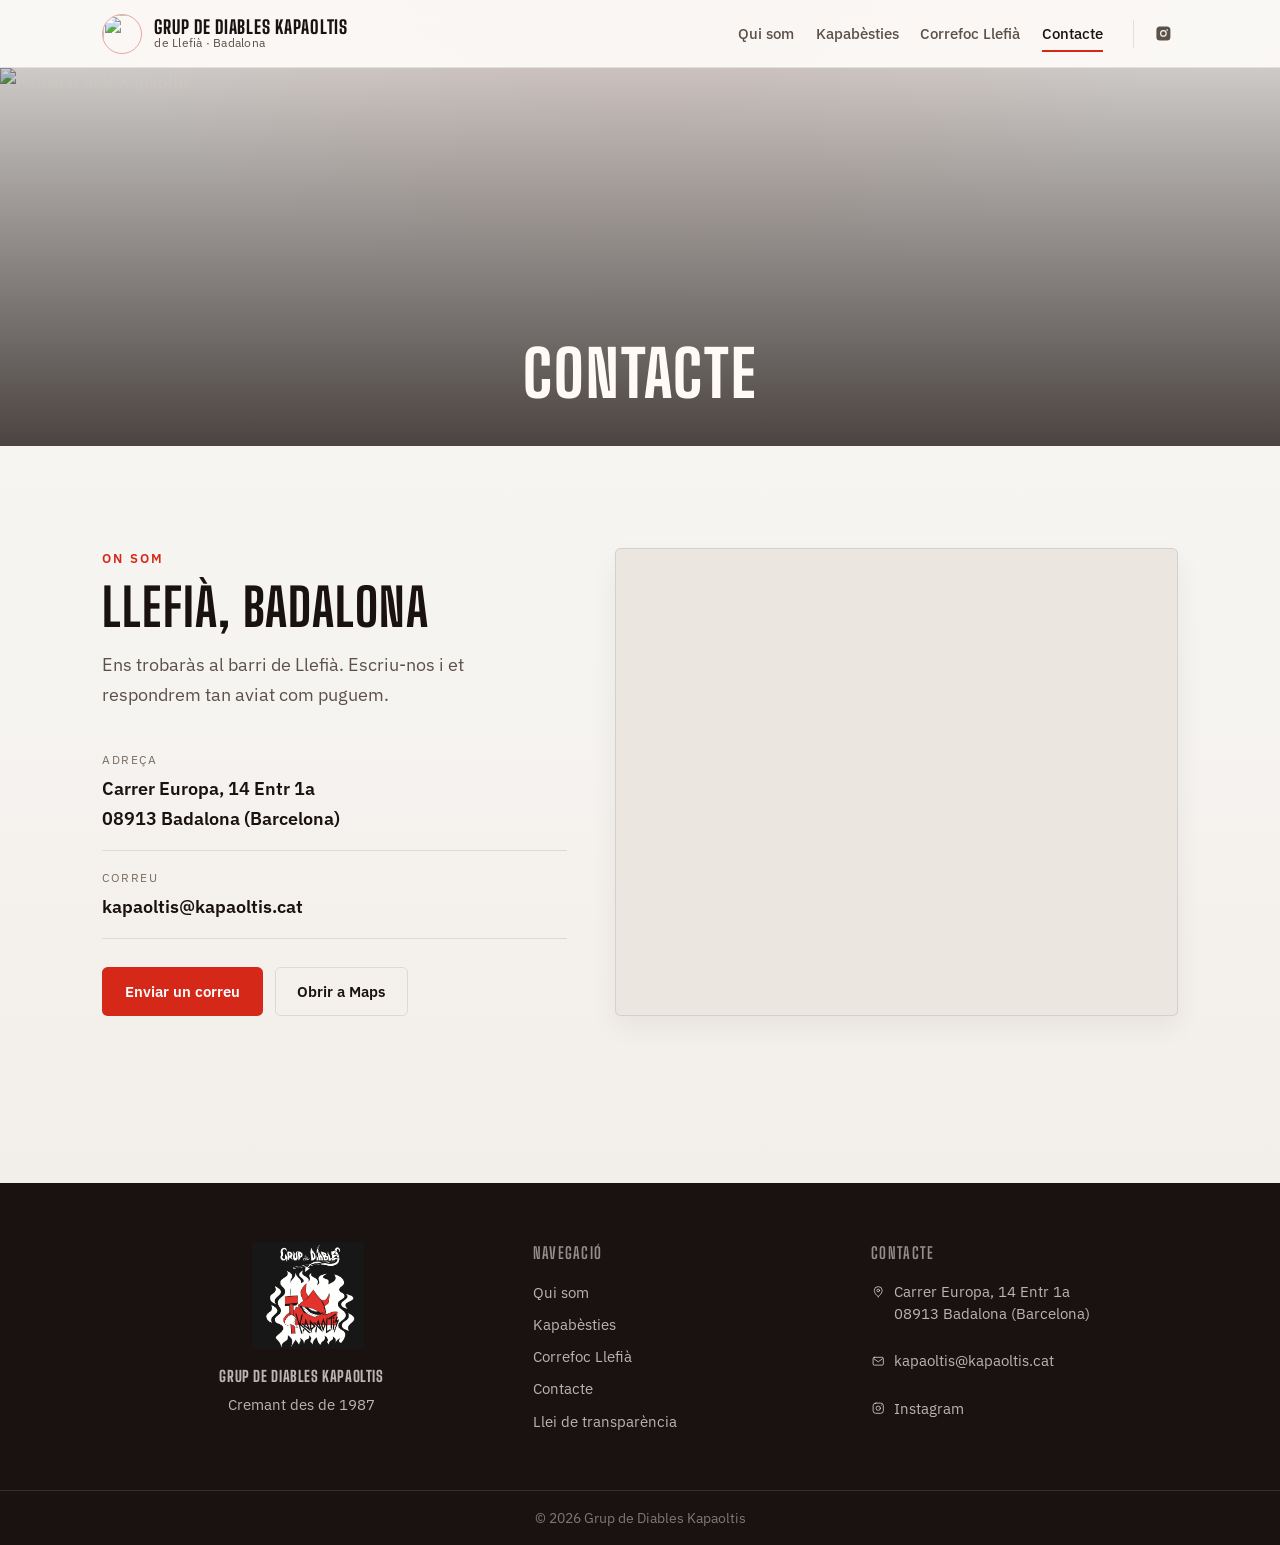
==== commit 29298015: "Haciendo pruebas del nuevo diseño v2" ====
--- a/contacte.html
+++ b/contacte.html
@@ -3,25 +3,25 @@
 <head>
   <meta charset="utf-8">
   <meta name="viewport" content="width=device-width, initial-scale=1">
-  <title>Contacte — Kapaoltis</title>
+  <title>Contacte - Grup de Diables Kapaoltis</title>
   <meta name="description" content="Contacta amb el Grup de Diables Kapaoltis de Llefià: adreça i correu.">
   <link rel="icon" href="wp-content/uploads/2024/04/cropped-Logo-1-32x32.jpg" sizes="32x32">
   <link rel="apple-touch-icon" href="wp-content/uploads/2024/04/cropped-Logo-1-180x180.jpg">
   <link rel="preconnect" href="https://fonts.googleapis.com">
   <link rel="preconnect" href="https://fonts.gstatic.com" crossorigin>
-  <link href="https://fonts.googleapis.com/css2?family=Outfit:wght@400;500;600;700&family=Syne:wght@700;800&display=swap" rel="stylesheet">
-  <link rel="stylesheet" href="assets/css/styles.css">
+  <link href="https://fonts.googleapis.com/css2?family=Big+Shoulders+Display:wght@600;700;800&family=IBM+Plex+Sans:wght@400;500;600;700&display=swap" rel="stylesheet">
+  <link rel="stylesheet" href="assets/css/styles.css?v=13">
 </head>
 <body>
   <a class="skip-link" href="#contingut">Vés al contingut</a>
 
   <header class="site-header">
     <div class="site-header__inner">
-      <a class="brand" href="index.html">
+      <a class="brand" href="index.html" aria-label="Grup de Diables Kapaoltis">
         <img class="brand__mark" src="wp-content/uploads/2024/04/cropped-Logo-1-180x180.jpg" width="40" height="40" alt="">
         <span class="brand__text">
-          <span class="brand__name">Kapaoltis</span>
-          <span class="brand__tag">Grup de Diables de Llefià</span>
+          <span class="brand__name">Grup de Diables Kapaoltis</span>
+          <span class="brand__tag">de Llefià · Badalona</span>
         </span>
       </a>
       <button class="nav-toggle" type="button" aria-expanded="false" aria-controls="menu-principal" aria-label="Obrir menú">
@@ -49,44 +49,52 @@
       <div class="page-hero__shade" aria-hidden="true"></div>
       <div class="page-hero__content">
         <h1>Contacte</h1>
-        <p>Per contractar actuacions, unir-te a la colla o qualsevol consulta.</p>
       </div>
     </header>
 
     <section class="section">
       <div class="wrap contact-grid">
         <div class="reveal">
-          <p class="section__eyebrow">Parlem</p>
-          <h2 class="section__title">Som a Llefià</h2>
-          <p class="section__lead">Escull el canal que et vagi millor. Respondrem tan aviat com puguem.</p>
+          <p class="section__eyebrow">On som</p>
+          <h2 class="section__title">Llefià, Badalona</h2>
+          <p class="section__lead">Ens trobaràs al barri de Llefià. Escriu-nos i et respondrem tan aviat com puguem.</p>
           <ul class="contact-list">
             <li>
               <span>Adreça</span>
-              <a href="https://maps.google.com/?q=Carrer+Europa+14+Badalona" target="_blank" rel="noopener noreferrer">Carrer Europa, 14 Entr 1a<br>08913 Badalona (Barcelona)</a>
+              <a href="https://maps.google.com/?q=Carrer+Europa+14,+08913+Badalona" target="_blank" rel="noopener noreferrer">Carrer Europa, 14 Entr 1a<br>08913 Badalona (Barcelona)</a>
             </li>
             <li>
               <span>Correu</span>
               <a href="mailto:kapaoltis@kapaoltis.cat">kapaoltis@kapaoltis.cat</a>
             </li>
           </ul>
+          <div class="btn-row">
+            <a class="btn btn--primary" href="mailto:kapaoltis@kapaoltis.cat">Enviar un correu</a>
+            <a class="btn btn--ghost" href="https://maps.google.com/?q=Carrer+Europa+14,+08913+Badalona" target="_blank" rel="noopener noreferrer">Obrir a Maps</a>
+          </div>
         </div>
-        <aside class="contact-panel reveal">
-          <h2 class="section__title" style="font-size: 1.75rem;">Xarxes</h2>
-          <p>Segueix les actuacions, assajos i el dia a dia de la colla.</p>
-          <div class="btn-row" style="margin-top: 0;">
-            <a class="btn btn--primary" href="https://www.instagram.com/kapaoltis/" target="_blank" rel="noopener noreferrer">Instagram</a>
-          </div>
-        </aside>
+
+        <div class="contact-map reveal">
+          <iframe
+            title="Mapa de Google: Carrer Europa 14, Badalona"
+            src="https://maps.google.com/maps?q=Carrer%20Europa%2014%2C%2008913%20Badalona&amp;z=16&amp;hl=ca&amp;output=embed"
+            loading="lazy"
+            referrerpolicy="no-referrer-when-downgrade"
+            allowfullscreen
+          ></iframe>
+        </div>
       </div>
     </section>
   </main>
 
   <footer class="site-footer">
     <div class="site-footer__inner">
-      <div>
-        <p class="site-footer__brand">Kapaoltis</p>
-        <p>Grup de Diables de Llefià · Badalona</p>
-        <p>Carrer Europa, 14 Entr 1a<br>08913 Badalona (Barcelona)</p>
+      <div class="site-footer__brand-block">
+        <img class="site-footer__logo" src="wp-content/uploads/2024/04/logoNegre.jpg" width="112" height="112" alt="Grup de Diables Kapaoltis">
+        <div>
+          <p class="site-footer__brand">Grup de Diables Kapaoltis</p>
+          <p class="site-footer__tagline">Cremant des de 1987</p>
+        </div>
       </div>
       <div>
         <h2>Navegació</h2>
@@ -100,9 +108,25 @@
       </div>
       <div>
         <h2>Contacte</h2>
-        <ul>
-          <li><a href="mailto:kapaoltis@kapaoltis.cat">kapaoltis@kapaoltis.cat</a></li>
-          <li><a href="https://www.instagram.com/kapaoltis/" target="_blank" rel="noopener noreferrer">Instagram</a></li>
+        <ul class="footer-contact">
+          <li>
+            <span class="footer-contact__icon" aria-hidden="true">
+              <svg viewBox="0 0 24 24" fill="none" stroke="currentColor" stroke-width="1.6" stroke-linecap="round" stroke-linejoin="round"><path d="M12 21s6.5-4.8 6.5-10.2a6.5 6.5 0 1 0-13 0C5.5 16.2 12 21 12 21z"/><circle cx="12" cy="10.8" r="2.2"/></svg>
+            </span>
+            <span>Carrer Europa, 14 Entr 1a<br>08913 Badalona (Barcelona)</span>
+          </li>
+          <li>
+            <span class="footer-contact__icon" aria-hidden="true">
+              <svg viewBox="0 0 24 24" fill="none" stroke="currentColor" stroke-width="1.6" stroke-linecap="round" stroke-linejoin="round"><rect x="3.5" y="5.5" width="17" height="13" rx="2"/><path d="m5 8 7 5 7-5"/></svg>
+            </span>
+            <a href="mailto:kapaoltis@kapaoltis.cat">kapaoltis@kapaoltis.cat</a>
+          </li>
+          <li>
+            <span class="footer-contact__icon" aria-hidden="true">
+              <svg viewBox="0 0 24 24" fill="none" stroke="currentColor" stroke-width="1.6" stroke-linecap="round" stroke-linejoin="round"><rect x="3.5" y="3.5" width="17" height="17" rx="4.5"/><circle cx="12" cy="12" r="3.6"/><circle cx="17.2" cy="6.8" r="0.9" fill="currentColor" stroke="none"/></svg>
+            </span>
+            <a href="https://www.instagram.com/kapaoltis/" target="_blank" rel="noopener noreferrer">Instagram</a>
+          </li>
         </ul>
       </div>
     </div>
--- a/assets/css/styles.css
+++ b/assets/css/styles.css
@@ -13,8 +13,8 @@
   --line-strong: rgba(214, 40, 24, 0.4);
   --hero-ink: #fffaf6;
   --hero-muted: rgba(255, 250, 246, 0.82);
-  --font-display: "Syne", system-ui, sans-serif;
-  --font-body: "Outfit", system-ui, sans-serif;
+  --font-display: "Big Shoulders Display", system-ui, sans-serif;
+  --font-body: "IBM Plex Sans", system-ui, sans-serif;
   --space: clamp(1.25rem, 3vw, 2.5rem);
   --max: 72rem;
   --header-h: 4.25rem;
@@ -139,6 +139,7 @@
   object-fit: cover;
   border-radius: 50%;
   border: 1px solid var(--line-strong);
+  flex-shrink: 0;
 }
 
 .brand__text {
@@ -150,7 +151,7 @@
 .brand__name {
   font-family: var(--font-display);
   font-weight: 800;
-  font-size: 1.35rem;
+  font-size: clamp(0.85rem, 2.2vw, 1.15rem);
   letter-spacing: 0.04em;
   text-transform: uppercase;
 }
@@ -315,7 +316,8 @@
   font-weight: 750;
   font-size: clamp(2rem, 4.5vw, 3.25rem);
   line-height: 1.05;
-  letter-spacing: -0.02em;
+  letter-spacing: 0.02em;
+  text-transform: uppercase;
 }
 
 .section__lead {
@@ -450,9 +452,9 @@
   margin: 0 0 1.1rem;
   font-family: var(--font-display);
   font-weight: 800;
-  font-size: clamp(3.2rem, 12vw, 7.5rem);
-  line-height: 0.9;
-  letter-spacing: -0.03em;
+  font-size: clamp(2.6rem, 10vw, 6.5rem);
+  line-height: 0.92;
+  letter-spacing: 0.03em;
   text-transform: uppercase;
   text-shadow: 0 0.12em 0.5em rgba(0, 0, 0, 0.35);
 }
@@ -521,6 +523,10 @@
   object-position: center;
 }
 
+.page-hero--besties .page-hero__media img {
+  object-position: center top;
+}
+
 .page-hero--qui-som {
   min-height: clamp(20rem, 58vh, 38rem);
 }
@@ -552,8 +558,9 @@
   font-family: var(--font-display);
   font-weight: 800;
   font-size: clamp(2.4rem, 6vw, 4rem);
-  letter-spacing: -0.02em;
+  letter-spacing: 0.03em;
   line-height: 1;
+  text-transform: uppercase;
 }
 
 .page-hero__content p {
@@ -600,6 +607,10 @@
   box-shadow: 0 1rem 2.5rem rgba(26, 18, 16, 0.08);
 }
 
+.feature__media--wide {
+  aspect-ratio: 2 / 1;
+}
+
 .feature__media img {
   width: 100%;
   height: 100%;
@@ -738,28 +749,152 @@
   font-size: 0.98rem;
 }
 
-.capgrossos {
-  display: grid;
-  gap: 0.85rem;
-  margin-top: 1.5rem;
-}
-
-@media (min-width: 700px) {
-  .capgrossos {
-    grid-template-columns: repeat(2, 1fr);
-  }
-}
-
-.capgrossos dt {
-  font-weight: 700;
+/* ——— Bestiari (Kapabèsties) ——— */
+
+.beast-list {
+  display: grid;
+  gap: clamp(3rem, 8vw, 5.5rem);
+  margin-top: clamp(1rem, 3vw, 2rem);
+}
+
+.beast {
+  display: grid;
+  gap: clamp(1.5rem, 4vw, 3.25rem);
+  align-items: center;
+}
+
+@media (min-width: 860px) {
+  .beast {
+    grid-template-columns: minmax(0, 1fr) minmax(0, 1.1fr);
+  }
+
+  .beast--flip .beast__media {
+    order: 2;
+  }
+}
+
+.beast__media {
+  position: relative;
+  display: grid;
+  place-items: center;
+  margin: 0;
+  padding: clamp(1.1rem, 2.5vw, 2rem);
+  border: 1px solid var(--line);
+  border-radius: var(--radius);
+  background:
+    radial-gradient(ellipse 75% 55% at 50% 0%, rgba(214, 40, 24, 0.08), transparent 62%),
+    linear-gradient(180deg, #fbf9f7 0%, var(--bg-soft) 100%);
+  box-shadow: 0 1rem 2.5rem rgba(26, 18, 16, 0.08);
+}
+
+.beast__media::before {
+  content: "";
+  position: absolute;
+  left: 0;
+  top: clamp(1.1rem, 2.5vw, 2rem);
+  bottom: clamp(1.1rem, 2.5vw, 2rem);
+  width: 3px;
+  background: linear-gradient(180deg, var(--ember), transparent);
+}
+
+.beast__media img {
+  width: auto;
+  height: auto;
+  max-width: 100%;
+  max-height: 30rem;
+  border-radius: var(--radius);
+  box-shadow: 0 0.65rem 1.75rem rgba(26, 18, 16, 0.16);
+}
+
+.beast__eyebrow {
+  display: flex;
+  align-items: center;
+  gap: 0.6rem;
+  margin: 0 0 0.5rem;
+  font-size: 0.8rem;
+  font-weight: 600;
+  letter-spacing: 0.16em;
+  text-transform: uppercase;
+  color: var(--ember);
+}
+
+.beast__body h2 {
+  margin: 0 0 0.85rem;
+  font-family: var(--font-display);
+  font-weight: 750;
+  font-size: clamp(1.9rem, 4vw, 2.9rem);
+  line-height: 1.03;
+  letter-spacing: 0.02em;
+  text-transform: uppercase;
+}
+
+.beast__body > p:not([class]) {
+  margin: 0;
+  color: var(--ink-muted);
+}
+
+.beast__facts {
+  display: flex;
+  flex-wrap: wrap;
+  gap: 0.5rem;
+  margin: 1.25rem 0 0;
+  padding: 0;
+  list-style: none;
+}
+
+.beast__facts li {
+  padding: 0.3rem 0.75rem;
+  border: 1px solid var(--line);
+  border-radius: 999px;
+  background: rgba(255, 255, 255, 0.65);
+  font-size: 0.78rem;
+  font-weight: 600;
+  letter-spacing: 0.09em;
+  text-transform: uppercase;
+  color: var(--ink-muted);
+}
+
+.beast__where {
+  margin: 1.4rem 0 0;
+  padding-top: 1.1rem;
+  border-top: 1px solid var(--line);
+}
+
+.beast__where-label {
+  display: block;
+  margin-bottom: 0.7rem;
+  font-size: 0.75rem;
+  font-weight: 600;
+  letter-spacing: 0.14em;
+  text-transform: uppercase;
   color: var(--ink);
-  margin: 0;
-}
-
-.capgrossos dd {
-  margin: 0.15rem 0 0.85rem;
+}
+
+.beast__where ul {
+  display: grid;
+  gap: 0.55rem;
+  margin: 0;
+  padding: 0;
+  list-style: none;
+}
+
+.beast__where li {
+  position: relative;
+  padding-left: 1.4rem;
+  font-size: 0.98rem;
+  line-height: 1.5;
   color: var(--ink-muted);
-  font-size: 0.95rem;
+}
+
+.beast__where li::before {
+  content: "";
+  position: absolute;
+  left: 0;
+  top: 0.55em;
+  width: 0.5rem;
+  height: 0.5rem;
+  border: 2px solid var(--ember);
+  border-radius: 50%;
 }
 
 /* ——— Safety / lists ——— */
@@ -840,8 +975,9 @@
 
 @media (min-width: 800px) {
   .contact-grid {
-    grid-template-columns: 1.1fr 0.9fr;
-    align-items: start;
+    grid-template-columns: 0.95fr 1.15fr;
+    align-items: stretch;
+    gap: clamp(1.5rem, 4vw, 3rem);
   }
 }
 
@@ -884,6 +1020,34 @@
 .contact-panel p {
   margin: 0 0 1.25rem;
   color: var(--ink-muted);
+}
+
+.contact-map {
+  overflow: hidden;
+  border-radius: var(--radius);
+  border: 1px solid var(--line);
+  background: var(--bg-soft);
+  min-height: 18rem;
+  box-shadow: 0 0.75rem 1.75rem rgba(26, 18, 16, 0.06);
+}
+
+.contact-map iframe {
+  display: block;
+  width: 100%;
+  height: 100%;
+  min-height: 22rem;
+  border: 0;
+}
+
+@media (min-width: 800px) {
+  .contact-map iframe {
+    min-height: 100%;
+    height: 100%;
+  }
+
+  .contact-map {
+    min-height: 26rem;
+  }
 }
 
 /* ——— Docs ——— */
@@ -960,21 +1124,87 @@
   margin-top: 0.45rem;
 }
 
+.site-footer ul.footer-contact {
+  display: grid;
+  row-gap: 1.6rem;
+  list-style: none;
+  margin: 0;
+  padding: 0;
+}
+
+.site-footer .footer-contact li,
+.site-footer .footer-contact li + li {
+  display: grid;
+  grid-template-columns: 0.95em 1fr;
+  column-gap: 0.5rem;
+  align-items: start;
+  margin-top: 0;
+  line-height: 1.45;
+}
+
+.footer-contact__icon {
+  display: grid;
+  place-items: center;
+  width: 0.95em;
+  height: 0.95em;
+  margin-top: 0.28em;
+  color: inherit;
+}
+
+.footer-contact__icon svg {
+  width: 0.95em;
+  height: 0.95em;
+  display: block;
+}
+
+.footer-contact a,
+.footer-contact span {
+  min-width: 0;
+}
+
 .site-footer a {
   text-decoration: none;
 }
 
 .site-footer a:hover {
   color: #ff6b4a;
+}
+
+.site-footer__brand-block {
+  display: flex;
+  flex-direction: column;
+  align-items: center;
+  text-align: center;
+  gap: 0.75rem;
+}
+
+.site-footer img.site-footer__logo {
+  width: 7rem;
+  max-width: 7rem;
+  height: 7rem;
+  object-fit: contain;
+  border-radius: 0.3rem;
+  border: 0;
+  background: transparent;
+  padding: 0;
+  flex-shrink: 0;
+  margin-left: 0.85rem;
 }
 
 .site-footer__brand {
   font-family: var(--font-display);
   font-weight: 800;
-  font-size: 1.5rem;
+  font-size: clamp(1.25rem, 3vw, 1.6rem);
   letter-spacing: 0.04em;
   text-transform: uppercase;
   color: #fff;
+  margin: 0;
+}
+
+.site-footer__tagline {
+  margin: 0.2rem 0 0;
+  font-size: 0.9rem;
+  color: rgba(246, 244, 241, 0.62);
 }
 
 .site-footer__copy {
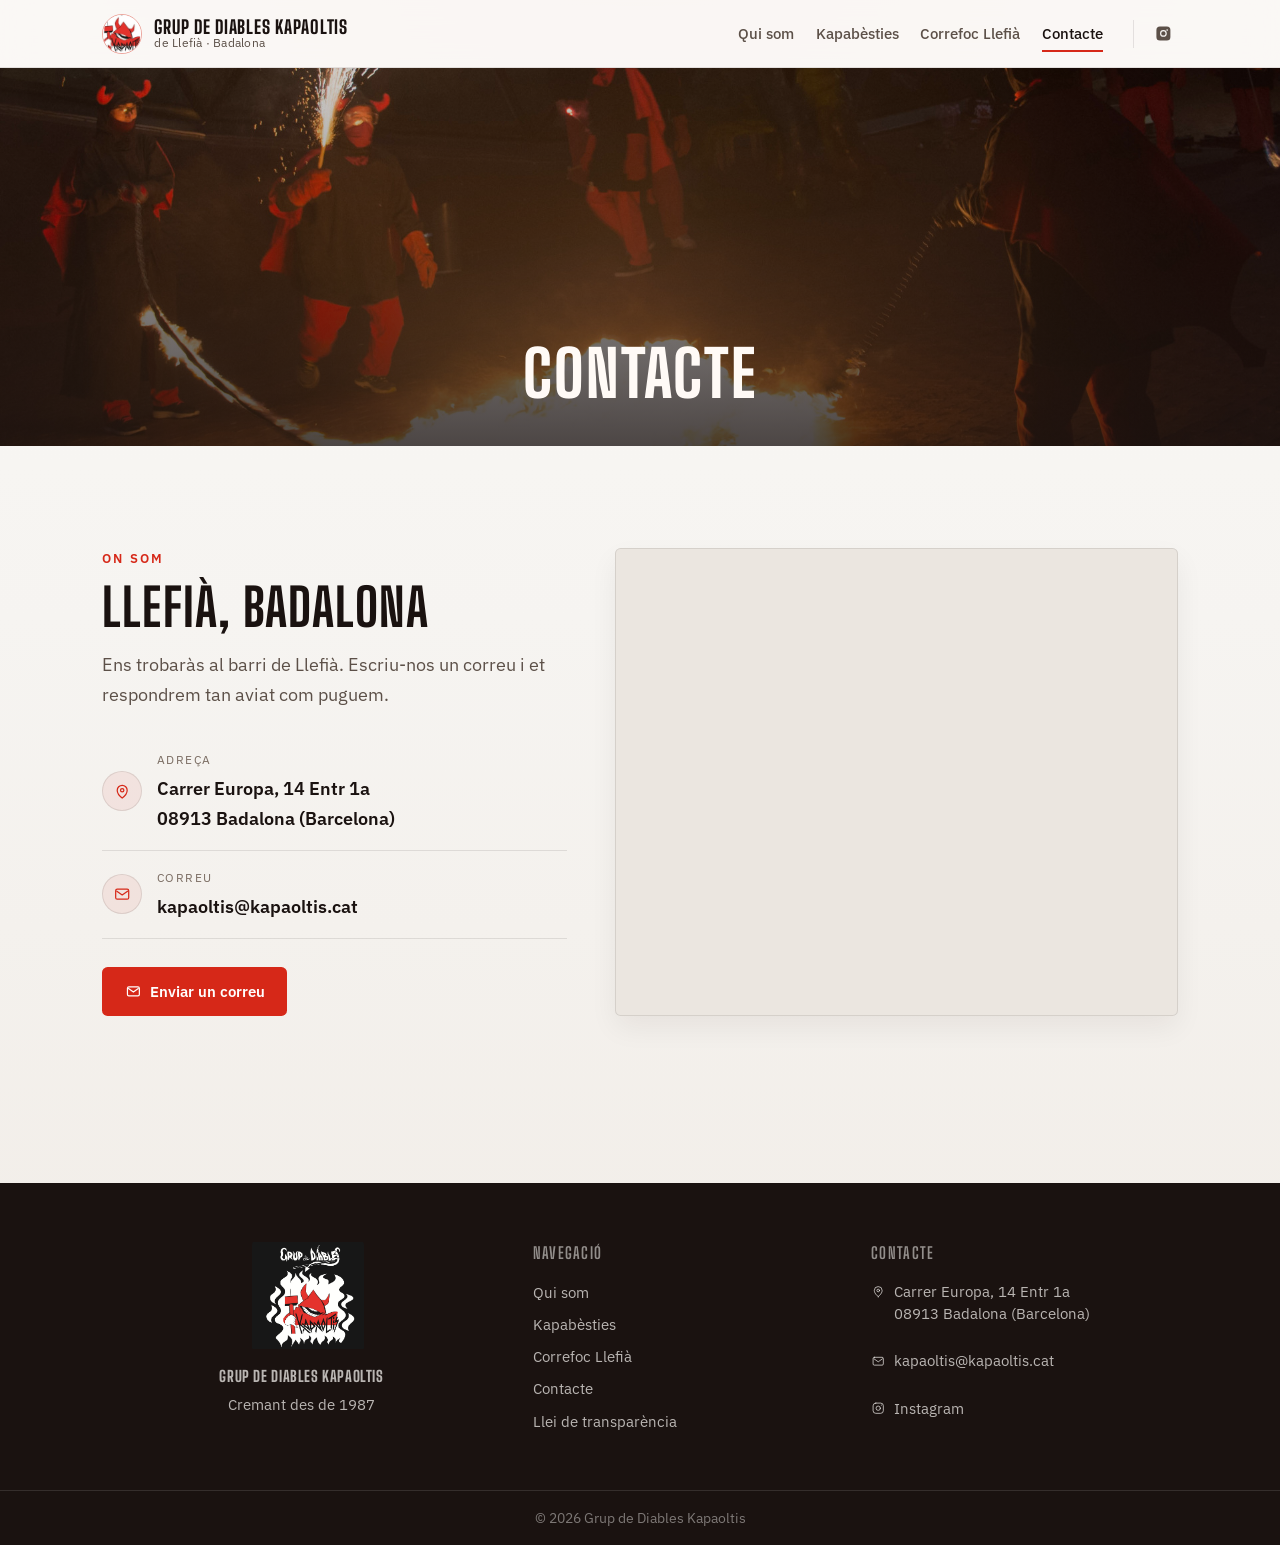
==== commit 29d2ae0b: "Haciendo pruebas del nuevo diseño v3" ====
--- a/contacte.html
+++ b/contacte.html
@@ -5,12 +5,12 @@
   <meta name="viewport" content="width=device-width, initial-scale=1">
   <title>Contacte - Grup de Diables Kapaoltis</title>
   <meta name="description" content="Contacta amb el Grup de Diables Kapaoltis de Llefià: adreça i correu.">
-  <link rel="icon" href="wp-content/uploads/2024/04/cropped-Logo-1-32x32.jpg" sizes="32x32">
-  <link rel="apple-touch-icon" href="wp-content/uploads/2024/04/cropped-Logo-1-180x180.jpg">
+  <link rel="icon" href="assets/img/cropped-Logo-1-32x32.jpg" sizes="32x32">
+  <link rel="apple-touch-icon" href="assets/img/cropped-Logo-1-180x180.jpg">
   <link rel="preconnect" href="https://fonts.googleapis.com">
   <link rel="preconnect" href="https://fonts.gstatic.com" crossorigin>
   <link href="https://fonts.googleapis.com/css2?family=Big+Shoulders+Display:wght@600;700;800&family=IBM+Plex+Sans:wght@400;500;600;700&display=swap" rel="stylesheet">
-  <link rel="stylesheet" href="assets/css/styles.css?v=13">
+  <link rel="stylesheet" href="assets/css/styles.css?v=18">
 </head>
 <body>
   <a class="skip-link" href="#contingut">Vés al contingut</a>
@@ -18,7 +18,7 @@
   <header class="site-header">
     <div class="site-header__inner">
       <a class="brand" href="index.html" aria-label="Grup de Diables Kapaoltis">
-        <img class="brand__mark" src="wp-content/uploads/2024/04/cropped-Logo-1-180x180.jpg" width="40" height="40" alt="">
+        <img class="brand__mark" src="assets/img/cropped-Logo-1-180x180.jpg" width="40" height="40" alt="">
         <span class="brand__text">
           <span class="brand__name">Grup de Diables Kapaoltis</span>
           <span class="brand__tag">de Llefià · Badalona</span>
@@ -44,7 +44,7 @@
   <main id="contingut">
     <header class="page-hero">
       <div class="page-hero__media">
-        <img src="wp-content/uploads/2024/04/cordaB.jpeg" alt="Activitat dels Kapaoltis" width="1600" height="900">
+        <img src="assets/img/cordaB.jpeg" alt="Activitat dels Kapaoltis" width="1600" height="900">
       </div>
       <div class="page-hero__shade" aria-hidden="true"></div>
       <div class="page-hero__content">
@@ -57,20 +57,32 @@
         <div class="reveal">
           <p class="section__eyebrow">On som</p>
           <h2 class="section__title">Llefià, Badalona</h2>
-          <p class="section__lead">Ens trobaràs al barri de Llefià. Escriu-nos i et respondrem tan aviat com puguem.</p>
+          <p class="section__lead">Ens trobaràs al barri de Llefià. Escriu-nos un correu i et respondrem tan aviat com puguem.</p>
           <ul class="contact-list">
             <li>
-              <span>Adreça</span>
-              <a href="https://maps.google.com/?q=Carrer+Europa+14,+08913+Badalona" target="_blank" rel="noopener noreferrer">Carrer Europa, 14 Entr 1a<br>08913 Badalona (Barcelona)</a>
+              <span class="contact-list__icon" aria-hidden="true">
+                <svg viewBox="0 0 24 24" fill="none" stroke="currentColor" stroke-width="1.6" stroke-linecap="round" stroke-linejoin="round"><path d="M12 21s6.5-4.8 6.5-10.2a6.5 6.5 0 1 0-13 0C5.5 16.2 12 21 12 21z"/><circle cx="12" cy="10.8" r="2.2"/></svg>
+              </span>
+              <div>
+                <span class="contact-list__label">Adreça</span>
+                <a href="https://maps.google.com/?q=Carrer+Europa+14,+08913+Badalona" target="_blank" rel="noopener noreferrer">Carrer Europa, 14 Entr 1a<br>08913 Badalona (Barcelona)</a>
+              </div>
             </li>
             <li>
-              <span>Correu</span>
-              <a href="mailto:kapaoltis@kapaoltis.cat">kapaoltis@kapaoltis.cat</a>
+              <span class="contact-list__icon" aria-hidden="true">
+                <svg viewBox="0 0 24 24" fill="none" stroke="currentColor" stroke-width="1.6" stroke-linecap="round" stroke-linejoin="round"><rect x="3.5" y="5.5" width="17" height="13" rx="2"/><path d="m5 8 7 5 7-5"/></svg>
+              </span>
+              <div>
+                <span class="contact-list__label">Correu</span>
+                <a href="mailto:kapaoltis@kapaoltis.cat">kapaoltis@kapaoltis.cat</a>
+              </div>
             </li>
           </ul>
           <div class="btn-row">
-            <a class="btn btn--primary" href="mailto:kapaoltis@kapaoltis.cat">Enviar un correu</a>
-            <a class="btn btn--ghost" href="https://maps.google.com/?q=Carrer+Europa+14,+08913+Badalona" target="_blank" rel="noopener noreferrer">Obrir a Maps</a>
+            <a class="btn btn--primary" href="mailto:kapaoltis@kapaoltis.cat">
+              <svg class="btn__icon" viewBox="0 0 24 24" fill="none" stroke="currentColor" stroke-width="1.7" stroke-linecap="round" stroke-linejoin="round" aria-hidden="true"><rect x="3.5" y="5.5" width="17" height="13" rx="2"/><path d="m5 8 7 5 7-5"/></svg>
+              Enviar un correu
+            </a>
           </div>
         </div>
 
@@ -90,7 +102,7 @@
   <footer class="site-footer">
     <div class="site-footer__inner">
       <div class="site-footer__brand-block">
-        <img class="site-footer__logo" src="wp-content/uploads/2024/04/logoNegre.jpg" width="112" height="112" alt="Grup de Diables Kapaoltis">
+        <img class="site-footer__logo" src="assets/img/logoNegre.jpg" width="112" height="112" alt="Grup de Diables Kapaoltis">
         <div>
           <p class="site-footer__brand">Grup de Diables Kapaoltis</p>
           <p class="site-footer__tagline">Cremant des de 1987</p>
--- a/assets/css/styles.css
+++ b/assets/css/styles.css
@@ -368,6 +368,12 @@
   transform: translateY(-1px);
 }
 
+.btn__icon {
+  width: 1.05rem;
+  height: 1.05rem;
+  flex-shrink: 0;
+}
+
 .btn--primary {
   background: var(--ember);
   color: #fff;
@@ -516,11 +522,35 @@
   z-index: -2;
 }
 
-.page-hero__media img {
+.page-hero__media img,
+.page-hero__media video {
   width: 100%;
   height: 100%;
   object-fit: cover;
   object-position: center;
+}
+
+.page-hero--video {
+  min-height: clamp(20rem, 52vh, 34rem);
+}
+
+.page-hero--video .page-hero__shade {
+  background: linear-gradient(180deg, rgba(26, 18, 16, 0.15), rgba(26, 18, 16, 0.72));
+}
+
+@media (prefers-reduced-motion: reduce) {
+  .page-hero__media video {
+    display: none;
+  }
+
+  .page-hero--video .page-hero__media {
+    background:
+      center / cover no-repeat url("../img/correfocLlefia-1.jpg");
+  }
+}
+
+.page-hero--besties {
+  min-height: clamp(19rem, 48vh, 32rem);
 }
 
 .page-hero--besties .page-hero__media img {
@@ -638,6 +668,407 @@
 
 .feature__body p:last-of-type {
   margin-bottom: 1.25rem;
+}
+
+/* ——— Story blocks (Qui som) ——— */
+
+.section--muted {
+  background:
+    linear-gradient(180deg, rgba(26, 18, 16, 0.025), transparent 40%),
+    var(--bg-soft);
+}
+
+.story-jump {
+  display: flex;
+  flex-wrap: wrap;
+  gap: 0.55rem;
+  margin-top: 1.75rem;
+}
+
+.story-jump a {
+  padding: 0.45rem 0.9rem;
+  border: 1px solid var(--line);
+  border-radius: 999px;
+  background: rgba(255, 255, 255, 0.7);
+  font-size: 0.82rem;
+  font-weight: 600;
+  letter-spacing: 0.06em;
+  text-transform: uppercase;
+  text-decoration: none;
+  color: var(--ink-muted);
+  transition: color 0.2s, border-color 0.2s, background 0.2s;
+}
+
+.story-jump a:hover {
+  color: var(--ember);
+  border-color: rgba(214, 40, 24, 0.35);
+  background: #fff;
+}
+
+.story-facts {
+  display: grid;
+  grid-template-columns: repeat(3, minmax(0, 1fr));
+  gap: 1rem;
+  margin: 2.25rem 0 0;
+  padding: 1.35rem 0 0;
+  border-top: 1px solid var(--line);
+}
+
+.story-facts div {
+  min-width: 0;
+}
+
+.story-facts dt {
+  margin: 0;
+  font-family: var(--font-display);
+  font-weight: 800;
+  font-size: clamp(1.8rem, 4vw, 2.6rem);
+  line-height: 1;
+  letter-spacing: 0.02em;
+  text-transform: uppercase;
+  color: var(--ember);
+}
+
+.story-facts dd {
+  margin: 0.35rem 0 0;
+  color: var(--ink-muted);
+  font-size: 0.92rem;
+}
+
+@media (max-width: 560px) {
+  .story-facts {
+    grid-template-columns: 1fr;
+    gap: 1.1rem;
+  }
+}
+
+.story {
+  display: grid;
+  gap: clamp(1.5rem, 4vw, 3rem);
+  align-items: center;
+}
+
+@media (min-width: 860px) {
+  .story {
+    grid-template-columns: minmax(0, 1.05fr) minmax(0, 1fr);
+  }
+
+  .story--flip .story__media {
+    order: 2;
+  }
+}
+
+.story__media {
+  position: relative;
+  margin: 0;
+  overflow: hidden;
+  border-radius: var(--radius);
+  aspect-ratio: 4 / 3;
+  background: var(--bg-soft);
+  box-shadow: 0 1rem 2.5rem rgba(26, 18, 16, 0.08);
+}
+
+.story__media::after {
+  content: "";
+  position: absolute;
+  left: 0;
+  top: 0;
+  bottom: 0;
+  width: 3px;
+  background: linear-gradient(180deg, var(--ember), transparent);
+}
+
+.story__media img {
+  width: 100%;
+  height: 100%;
+  object-fit: cover;
+  transition: transform 0.7s var(--ease);
+}
+
+.story:hover .story__media img {
+  transform: scale(1.03);
+}
+
+.story__eyebrow {
+  margin: 0 0 0.45rem;
+  font-size: 0.8rem;
+  font-weight: 600;
+  letter-spacing: 0.16em;
+  text-transform: uppercase;
+  color: var(--ember);
+}
+
+.story__body h2 {
+  margin: 0 0 0.9rem;
+  font-family: var(--font-display);
+  font-weight: 750;
+  font-size: clamp(1.9rem, 4vw, 2.8rem);
+  line-height: 1.03;
+  letter-spacing: 0.02em;
+  text-transform: uppercase;
+}
+
+.story__body > p {
+  margin: 0 0 0.9rem;
+  color: var(--ink-muted);
+}
+
+.story__tags {
+  display: flex;
+  flex-wrap: wrap;
+  gap: 0.45rem;
+  margin: 1.15rem 0 0;
+  padding: 0;
+  list-style: none;
+}
+
+.story__tags li {
+  padding: 0.28rem 0.7rem;
+  border: 1px solid var(--line);
+  border-radius: 999px;
+  background: rgba(255, 255, 255, 0.65);
+  font-size: 0.76rem;
+  font-weight: 600;
+  letter-spacing: 0.08em;
+  text-transform: uppercase;
+  color: var(--ink-muted);
+}
+
+.story__aside {
+  margin: 1.25rem 0 0 !important;
+  padding-top: 1rem;
+  border-top: 1px solid var(--line);
+  font-size: 0.95rem;
+}
+
+.photo-strip {
+  display: grid;
+  gap: 0.85rem;
+  margin: 2rem 0 0;
+}
+
+@media (min-width: 700px) {
+  .photo-strip {
+    grid-template-columns: 1.2fr 1fr 1fr;
+    gap: 1rem;
+  }
+}
+
+.photo-strip figure {
+  margin: 0;
+  overflow: hidden;
+  border-radius: var(--radius);
+  aspect-ratio: 4 / 3;
+  background: var(--bg-soft);
+  box-shadow: 0 0.75rem 1.75rem rgba(26, 18, 16, 0.07);
+}
+
+.photo-strip img {
+  width: 100%;
+  height: 100%;
+  object-fit: cover;
+  transition: transform 0.6s var(--ease);
+}
+
+.photo-strip figure:hover img {
+  transform: scale(1.04);
+}
+
+.photo-strip + .btn-row {
+  margin-top: 2rem;
+}
+
+.story-gallery {
+  margin-top: clamp(1.75rem, 4vw, 2.75rem);
+}
+
+.story-gallery__label {
+  margin: 0 0 0.85rem;
+  font-size: 0.78rem;
+  font-weight: 600;
+  letter-spacing: 0.14em;
+  text-transform: uppercase;
+  color: var(--ash);
+}
+
+.gallery {
+  display: grid;
+  grid-template-columns: repeat(2, minmax(0, 1fr));
+  gap: 0.65rem;
+}
+
+@media (min-width: 700px) {
+  .gallery {
+    grid-template-columns: repeat(3, minmax(0, 1fr));
+    gap: 0.85rem;
+  }
+}
+
+.gallery__item {
+  position: relative;
+  display: block;
+  width: 100%;
+  margin: 0;
+  padding: 0;
+  overflow: hidden;
+  border: 0;
+  border-radius: var(--radius);
+  aspect-ratio: 4 / 3;
+  background: var(--bg-soft);
+  cursor: zoom-in;
+  box-shadow: 0 0.55rem 1.35rem rgba(26, 18, 16, 0.07);
+}
+
+.gallery__item img {
+  width: 100%;
+  height: 100%;
+  object-fit: cover;
+  transition: transform 0.55s var(--ease);
+}
+
+.gallery__item:hover img,
+.gallery__item:focus-visible img {
+  transform: scale(1.045);
+}
+
+.gallery__item::after {
+  content: "";
+  position: absolute;
+  inset: 0;
+  background: linear-gradient(180deg, transparent 55%, rgba(26, 18, 16, 0.28));
+  opacity: 0;
+  transition: opacity 0.25s var(--ease);
+  pointer-events: none;
+}
+
+.gallery__item:hover::after,
+.gallery__item:focus-visible::after {
+  opacity: 1;
+}
+
+body.is-lightbox-open {
+  overflow: hidden;
+}
+
+.lightbox {
+  position: fixed;
+  inset: 0;
+  z-index: 80;
+  display: grid;
+  place-items: center;
+  padding: 1rem;
+}
+
+.lightbox[hidden] {
+  display: none;
+}
+
+.lightbox__backdrop {
+  position: absolute;
+  inset: 0;
+  background: rgba(12, 8, 7, 0.88);
+  backdrop-filter: blur(6px);
+}
+
+.lightbox__dialog {
+  position: relative;
+  z-index: 1;
+  display: grid;
+  place-items: center;
+  width: min(100%, 68rem);
+  max-height: 100%;
+}
+
+.lightbox__figure {
+  margin: 0;
+  max-width: 100%;
+}
+
+.lightbox__img {
+  max-width: min(100%, 68rem);
+  max-height: min(78vh, 52rem);
+  width: auto;
+  height: auto;
+  margin: 0 auto;
+  border-radius: var(--radius);
+  box-shadow: 0 1.25rem 3rem rgba(0, 0, 0, 0.45);
+  object-fit: contain;
+}
+
+.lightbox__caption {
+  margin: 0.75rem 0 0;
+  text-align: center;
+  color: rgba(255, 250, 246, 0.78);
+  font-size: 0.95rem;
+}
+
+.lightbox__counter {
+  margin: 0.35rem 0 0;
+  text-align: center;
+  color: rgba(255, 250, 246, 0.45);
+  font-size: 0.8rem;
+  letter-spacing: 0.08em;
+}
+
+.lightbox__close,
+.lightbox__nav {
+  position: absolute;
+  display: grid;
+  place-items: center;
+  border: 1px solid rgba(255, 255, 255, 0.18);
+  border-radius: 999px;
+  background: rgba(26, 18, 16, 0.55);
+  color: #fff;
+  cursor: pointer;
+  transition: background 0.2s, border-color 0.2s;
+}
+
+.lightbox__close:hover,
+.lightbox__nav:hover {
+  background: rgba(214, 40, 24, 0.9);
+  border-color: transparent;
+}
+
+.lightbox__close {
+  top: 0.25rem;
+  right: 0.25rem;
+  width: 2.6rem;
+  height: 2.6rem;
+  font-size: 1.6rem;
+  line-height: 1;
+}
+
+.lightbox__nav {
+  top: 50%;
+  width: 2.75rem;
+  height: 2.75rem;
+  font-size: 1.8rem;
+  line-height: 1;
+  transform: translateY(-50%);
+}
+
+.lightbox__nav--prev {
+  left: 0.15rem;
+}
+
+.lightbox__nav--next {
+  right: 0.15rem;
+}
+
+@media (max-width: 700px) {
+  .lightbox__nav {
+    top: auto;
+    bottom: 0.85rem;
+    transform: none;
+  }
+
+  .lightbox__nav--prev {
+    left: calc(50% - 3.4rem);
+  }
+
+  .lightbox__nav--next {
+    right: calc(50% - 3.4rem);
+  }
 }
 
 /* ——— Pathway / home links ——— */
@@ -904,6 +1335,26 @@
   gap: 2rem;
 }
 
+.safety-figure {
+  margin: 1.5rem auto 2.5rem;
+  max-width: min(100%, 38rem);
+}
+
+.safety-figure img {
+  width: 100%;
+  height: auto;
+  display: block;
+  border-radius: var(--radius);
+}
+
+.safety-disclaimer {
+  margin: 2rem 0 0;
+  max-width: none;
+  color: var(--ink-muted);
+  font-size: 0.9rem;
+  line-height: 1.55;
+}
+
 @media (min-width: 860px) {
   .safety {
     grid-template-columns: 1fr 1fr;
@@ -941,6 +1392,110 @@
   background: var(--ember);
 }
 
+.route-list {
+  display: grid;
+  gap: clamp(2.5rem, 6vw, 4rem);
+  margin-top: clamp(2rem, 5vw, 3rem);
+}
+
+.route {
+  display: grid;
+  gap: 1.5rem;
+  align-items: start;
+}
+
+@media (min-width: 900px) {
+  .route {
+    grid-template-columns: minmax(0, 1.15fr) minmax(16rem, 0.95fr);
+    gap: clamp(1.75rem, 4vw, 3rem);
+    align-items: center;
+  }
+}
+
+.route__map {
+  margin: 0;
+  max-width: 34rem;
+  overflow: hidden;
+  border: 1px solid var(--line);
+  border-radius: var(--radius);
+  background: #fff;
+  box-shadow: 0 1rem 2.5rem rgba(26, 18, 16, 0.07);
+}
+
+.route__map img {
+  width: 100%;
+  height: auto;
+  display: block;
+  filter: saturate(0.45) sepia(0.22) hue-rotate(-8deg) brightness(1.03) contrast(0.96);
+}
+
+.route__eyebrow {
+  margin: 0 0 0.4rem;
+  font-size: 0.78rem;
+  font-weight: 600;
+  letter-spacing: 0.14em;
+  text-transform: uppercase;
+  color: var(--ember);
+}
+
+.route__body h3 {
+  margin: 0 0 0.65rem;
+  font-family: var(--font-display);
+  font-weight: 750;
+  font-size: clamp(1.55rem, 3vw, 2.15rem);
+  line-height: 1.05;
+  letter-spacing: 0.02em;
+  text-transform: uppercase;
+}
+
+.route__note {
+  margin: 0 0 1.15rem;
+  color: var(--ink-muted);
+  font-size: 0.98rem;
+}
+
+.route__streets {
+  margin: 0;
+  padding: 0;
+  list-style: none;
+  counter-reset: route-step;
+  border-top: 1px solid var(--line);
+}
+
+.route__streets li {
+  position: relative;
+  display: grid;
+  gap: 0.15rem;
+  padding: 0.85rem 0 0.85rem 2.4rem;
+  border-bottom: 1px solid var(--line);
+  color: var(--ink-muted);
+  font-size: 0.92rem;
+  counter-increment: route-step;
+}
+
+.route__streets li::before {
+  content: counter(route-step);
+  position: absolute;
+  left: 0;
+  top: 0.85rem;
+  display: grid;
+  place-items: center;
+  width: 1.55rem;
+  height: 1.55rem;
+  border-radius: 50%;
+  background: rgba(214, 40, 24, 0.1);
+  color: var(--ember);
+  font-size: 0.78rem;
+  font-weight: 700;
+}
+
+.route__streets span {
+  display: block;
+  color: var(--ink);
+  font-weight: 600;
+  font-size: 1rem;
+}
+
 .map-stack {
   display: grid;
   gap: 1.5rem;
@@ -988,11 +1543,31 @@
 }
 
 .contact-list li {
+  display: grid;
+  grid-template-columns: 2.5rem 1fr;
+  gap: 0.9rem;
+  align-items: center;
   padding: 1rem 0;
   border-bottom: 1px solid var(--line);
 }
 
-.contact-list span {
+.contact-list__icon {
+  display: grid;
+  place-items: center;
+  width: 2.5rem;
+  height: 2.5rem;
+  border-radius: 50%;
+  border: 1px solid var(--line);
+  background: rgba(214, 40, 24, 0.07);
+  color: var(--ember);
+}
+
+.contact-list__icon svg {
+  width: 1.15rem;
+  height: 1.15rem;
+}
+
+.contact-list__label {
   display: block;
   margin-bottom: 0.25rem;
   font-size: 0.78rem;
@@ -1235,6 +1810,9 @@
 
   .hero__media img,
   .feature__media img,
+  .story__media img,
+  .photo-strip img,
+  .gallery__item img,
   .tile__media img,
   .reveal {
     animation: none !important;
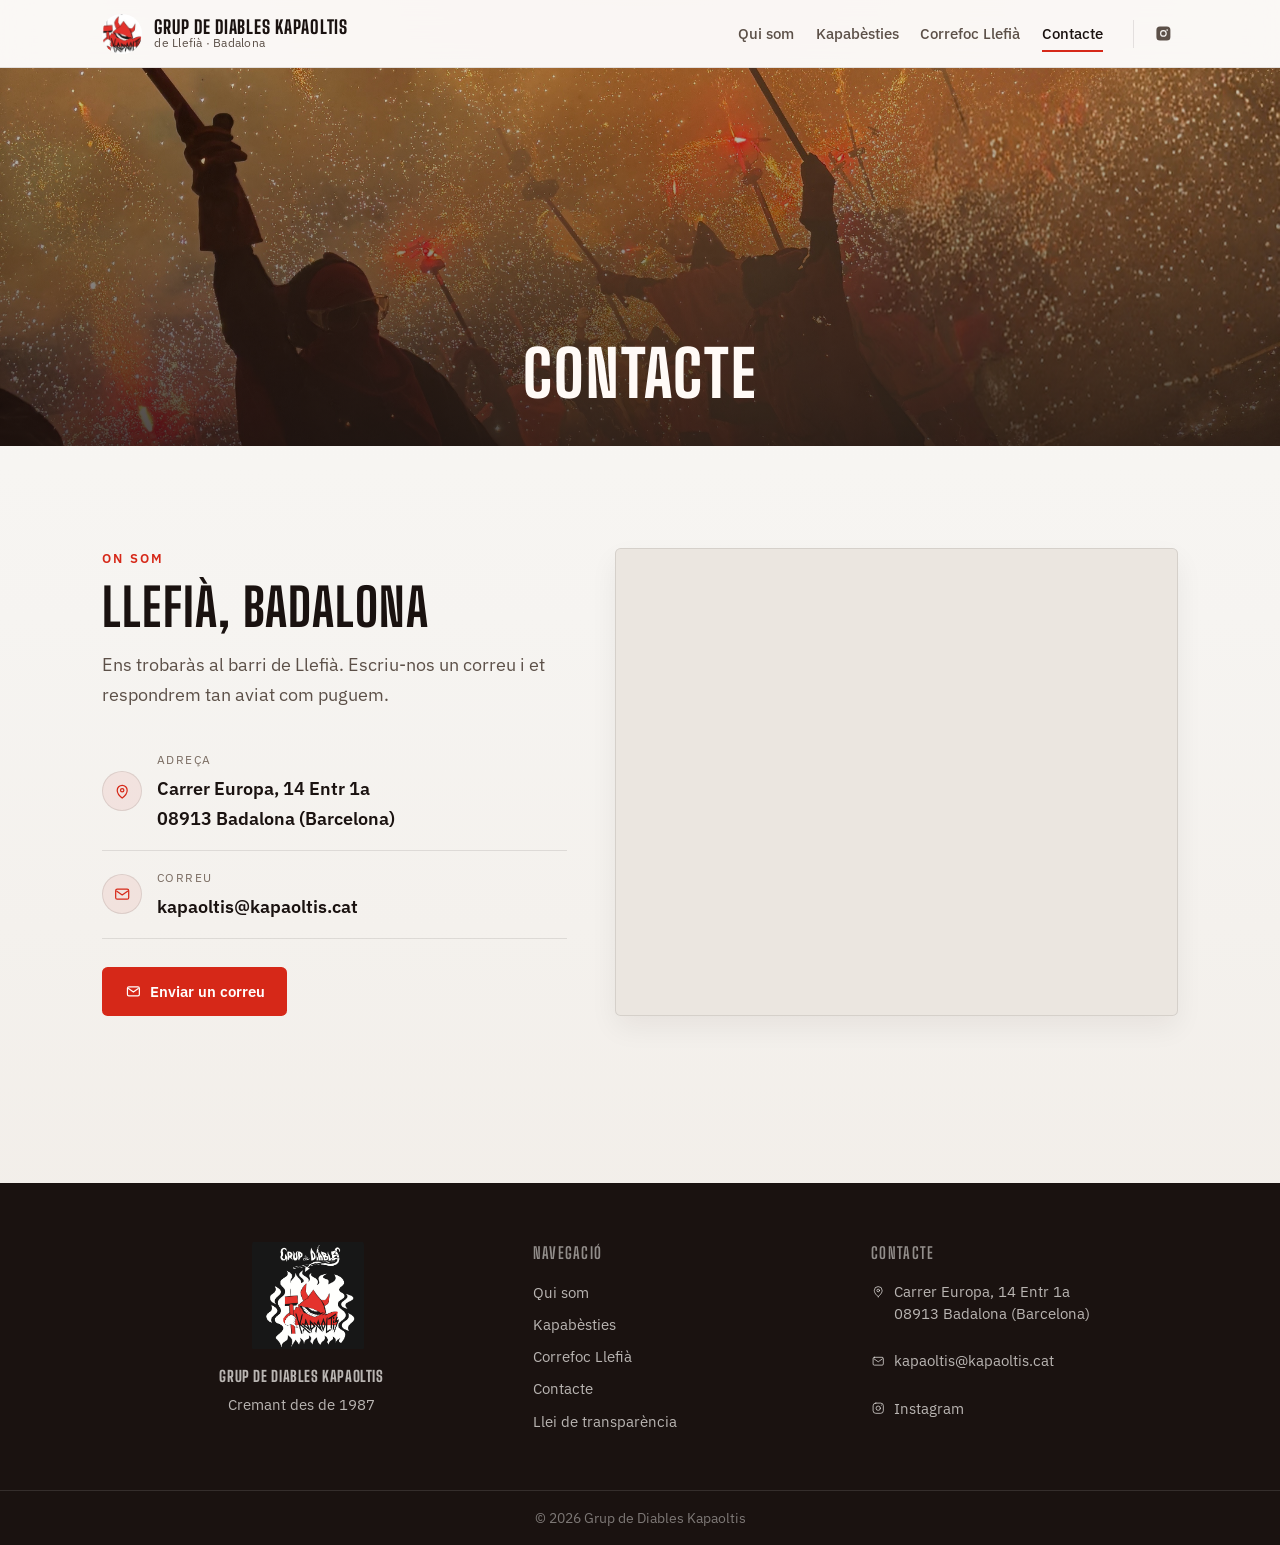
==== commit 28d3a388: "Casi acabada web, solo queda textos de qui som y la imagen del inicio" ====
--- a/contacte.html
+++ b/contacte.html
@@ -2,7 +2,7 @@
 <html lang="ca">
 <head>
   <meta charset="utf-8">
-  <meta name="viewport" content="width=device-width, initial-scale=1">
+<meta name="viewport" content="width=device-width, initial-scale=1">
   <title>Contacte - Grup de Diables Kapaoltis</title>
   <meta name="description" content="Contacta amb el Grup de Diables Kapaoltis de Llefià: adreça i correu.">
   <link rel="icon" href="assets/img/cropped-Logo-1-32x32.jpg" sizes="32x32">
@@ -10,7 +10,7 @@
   <link rel="preconnect" href="https://fonts.googleapis.com">
   <link rel="preconnect" href="https://fonts.gstatic.com" crossorigin>
   <link href="https://fonts.googleapis.com/css2?family=Big+Shoulders+Display:wght@600;700;800&family=IBM+Plex+Sans:wght@400;500;600;700&display=swap" rel="stylesheet">
-  <link rel="stylesheet" href="assets/css/styles.css?v=18">
+  <link rel="stylesheet" href="assets/css/styles.css?v=37">
 </head>
 <body>
   <a class="skip-link" href="#contingut">Vés al contingut</a>
@@ -26,7 +26,7 @@
       </a>
       <button class="nav-toggle" type="button" aria-expanded="false" aria-controls="menu-principal" aria-label="Obrir menú">
         <span></span><span></span><span></span>
-      </button>
+									</button>
       <nav class="site-nav" id="menu-principal" aria-label="Principal">
         <a href="qui-som.html">Qui som</a>
         <a href="kapabesties.html">Kapabèsties</a>
@@ -36,20 +36,20 @@
           <a href="https://www.instagram.com/kapaoltis/" target="_blank" rel="noopener noreferrer" aria-label="Instagram">
             <svg viewBox="0 0 24 24" aria-hidden="true"><path d="M7 2h10a5 5 0 0 1 5 5v10a5 5 0 0 1-5 5H7a5 5 0 0 1-5-5V7a5 5 0 0 1 5-5zm5 5.2A4.8 4.8 0 1 0 16.8 12 4.8 4.8 0 0 0 12 7.2zm0 7.9A3.1 3.1 0 1 1 15.1 12 3.1 3.1 0 0 1 12 15.1zm5.35-8.95a1.15 1.15 0 1 0 1.15 1.15 1.15 1.15 0 0 0-1.15-1.15z"/></svg>
           </a>
-        </div>
+			</div>
       </nav>
-    </div>
+					</div>
   </header>
 
   <main id="contingut">
     <header class="page-hero">
       <div class="page-hero__media">
-        <img src="assets/img/cordaB.jpeg" alt="Activitat dels Kapaoltis" width="1600" height="900">
-      </div>
+        <img src="assets/img/Contacte.jpg" alt="Activitat dels Kapaoltis" width="1600" height="900">
+									</div>
       <div class="page-hero__shade" aria-hidden="true"></div>
       <div class="page-hero__content">
         <h1>Contacte</h1>
-      </div>
+											</div>
     </header>
 
     <section class="section">
@@ -66,7 +66,7 @@
               <div>
                 <span class="contact-list__label">Adreça</span>
                 <a href="https://maps.google.com/?q=Carrer+Europa+14,+08913+Badalona" target="_blank" rel="noopener noreferrer">Carrer Europa, 14 Entr 1a<br>08913 Badalona (Barcelona)</a>
-              </div>
+						</div>
             </li>
             <li>
               <span class="contact-list__icon" aria-hidden="true">
@@ -75,16 +75,16 @@
               <div>
                 <span class="contact-list__label">Correu</span>
                 <a href="mailto:kapaoltis@kapaoltis.cat">kapaoltis@kapaoltis.cat</a>
-              </div>
+	</div>
             </li>
-          </ul>
+</ul>
           <div class="btn-row">
             <a class="btn btn--primary" href="mailto:kapaoltis@kapaoltis.cat">
               <svg class="btn__icon" viewBox="0 0 24 24" fill="none" stroke="currentColor" stroke-width="1.7" stroke-linecap="round" stroke-linejoin="round" aria-hidden="true"><rect x="3.5" y="5.5" width="17" height="13" rx="2"/><path d="m5 8 7 5 7-5"/></svg>
               Enviar un correu
             </a>
-          </div>
-        </div>
+			</div>
+</div>
 
         <div class="contact-map reveal">
           <iframe
@@ -94,8 +94,8 @@
             referrerpolicy="no-referrer-when-downgrade"
             allowfullscreen
           ></iframe>
-        </div>
-      </div>
+</div>
+</div>
     </section>
   </main>
 
@@ -106,8 +106,8 @@
         <div>
           <p class="site-footer__brand">Grup de Diables Kapaoltis</p>
           <p class="site-footer__tagline">Cremant des de 1987</p>
-        </div>
-      </div>
+						</div>
+										</div>
       <div>
         <h2>Navegació</h2>
         <ul>
@@ -117,7 +117,7 @@
           <li><a href="contacte.html">Contacte</a></li>
           <li><a href="llei-de-transparencia.html">Llei de transparència</a></li>
         </ul>
-      </div>
+			</div>
       <div>
         <h2>Contacte</h2>
         <ul class="footer-contact">
@@ -140,11 +140,11 @@
             <a href="https://www.instagram.com/kapaoltis/" target="_blank" rel="noopener noreferrer">Instagram</a>
           </li>
         </ul>
-      </div>
-    </div>
+						</div>
+										</div>
     <div class="site-footer__copy">© 2026 Grup de Diables Kapaoltis</div>
   </footer>
 
   <script src="assets/js/main.js" defer></script>
-</body>
+	</body>
 </html>
--- a/assets/css/styles.css
+++ b/assets/css/styles.css
@@ -138,7 +138,6 @@
   height: 2.5rem;
   object-fit: cover;
   border-radius: 50%;
-  border: 1px solid var(--line-strong);
   flex-shrink: 0;
 }
 
@@ -425,7 +424,7 @@
   width: 100%;
   height: 100%;
   object-fit: cover;
-  object-position: center 35%;
+  object-position: center 42%;
   animation: hero-drift 28s var(--ease) infinite alternate;
 }
 
@@ -597,6 +596,10 @@
   margin: 0.85rem 0 0;
   max-width: 36rem;
   color: var(--hero-muted);
+}
+
+.page-hero__lead {
+  font-size: 1.2rem;
 }
 
 /* ——— Feature strips ——— */
@@ -811,6 +814,10 @@
 .story__body > p {
   margin: 0 0 0.9rem;
   color: var(--ink-muted);
+}
+
+.story__body > p.story__eyebrow {
+  color: var(--ember);
 }
 
 .story__tags {
